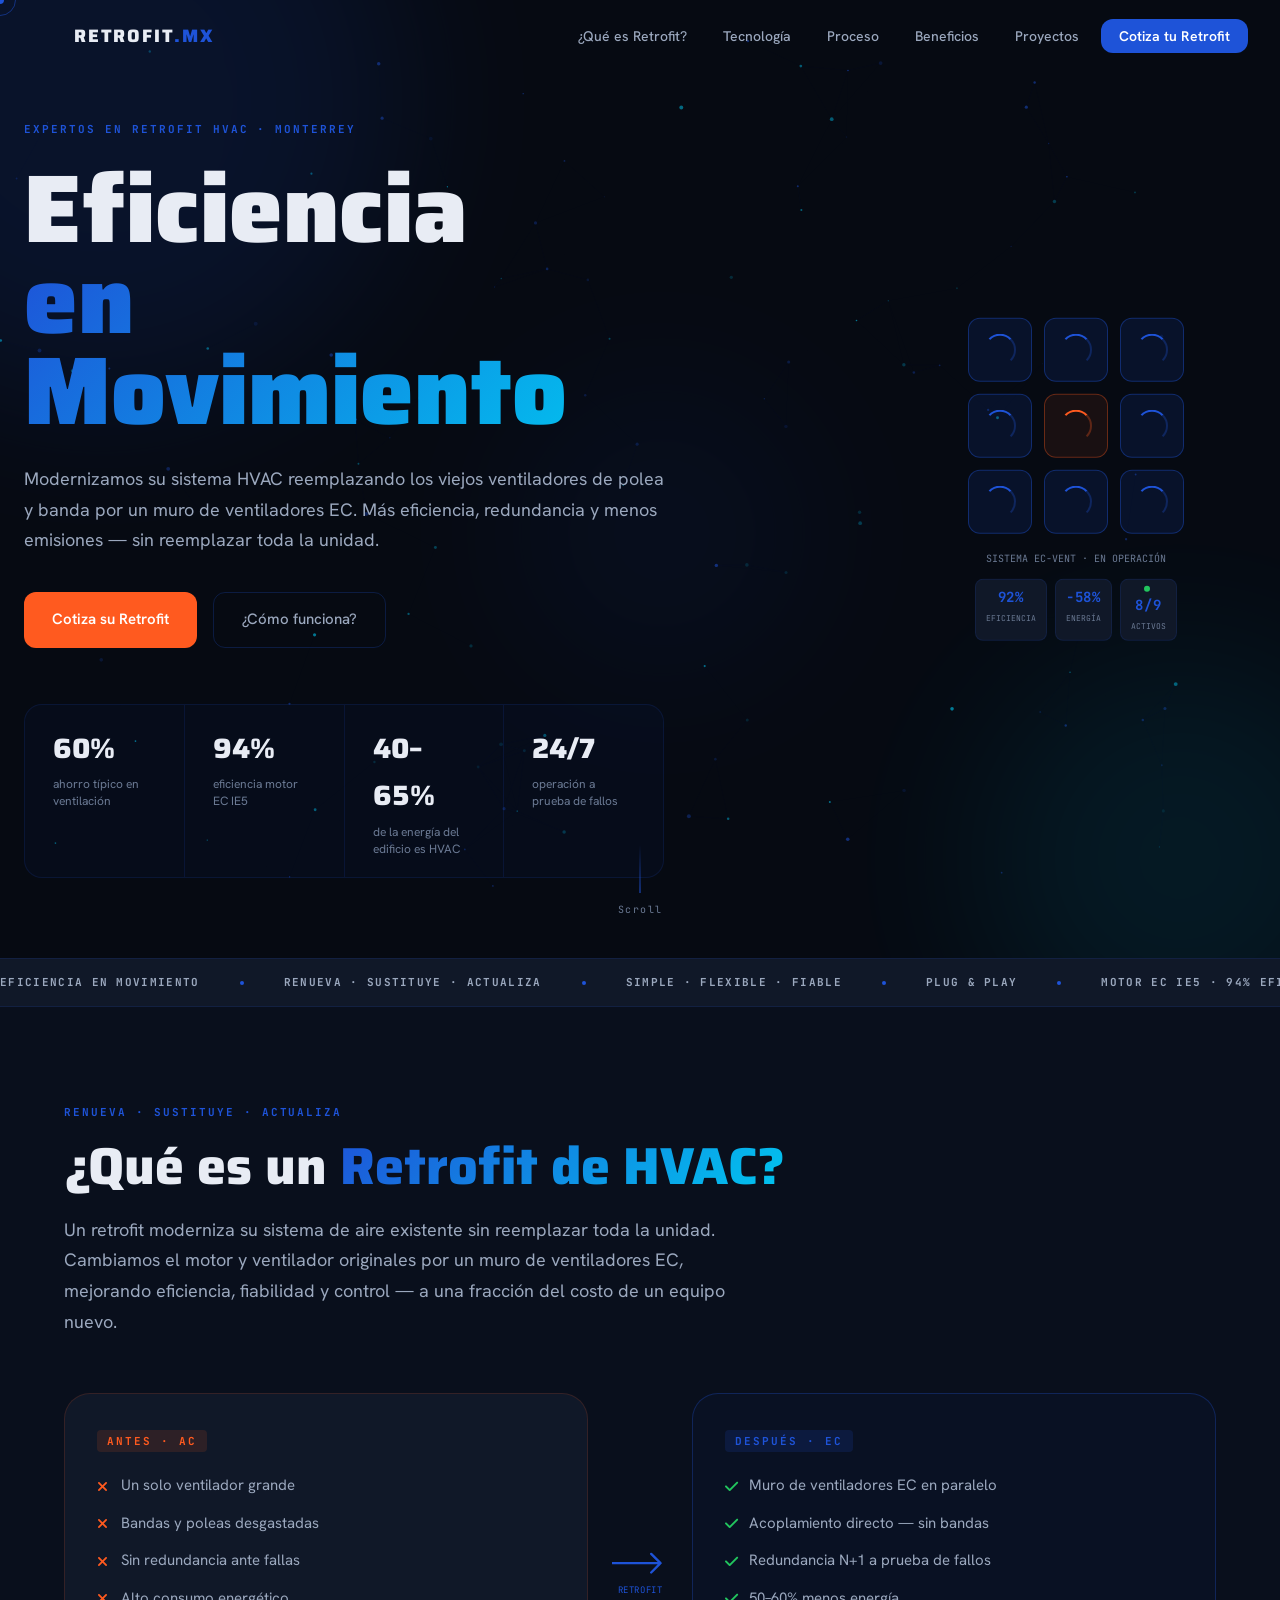
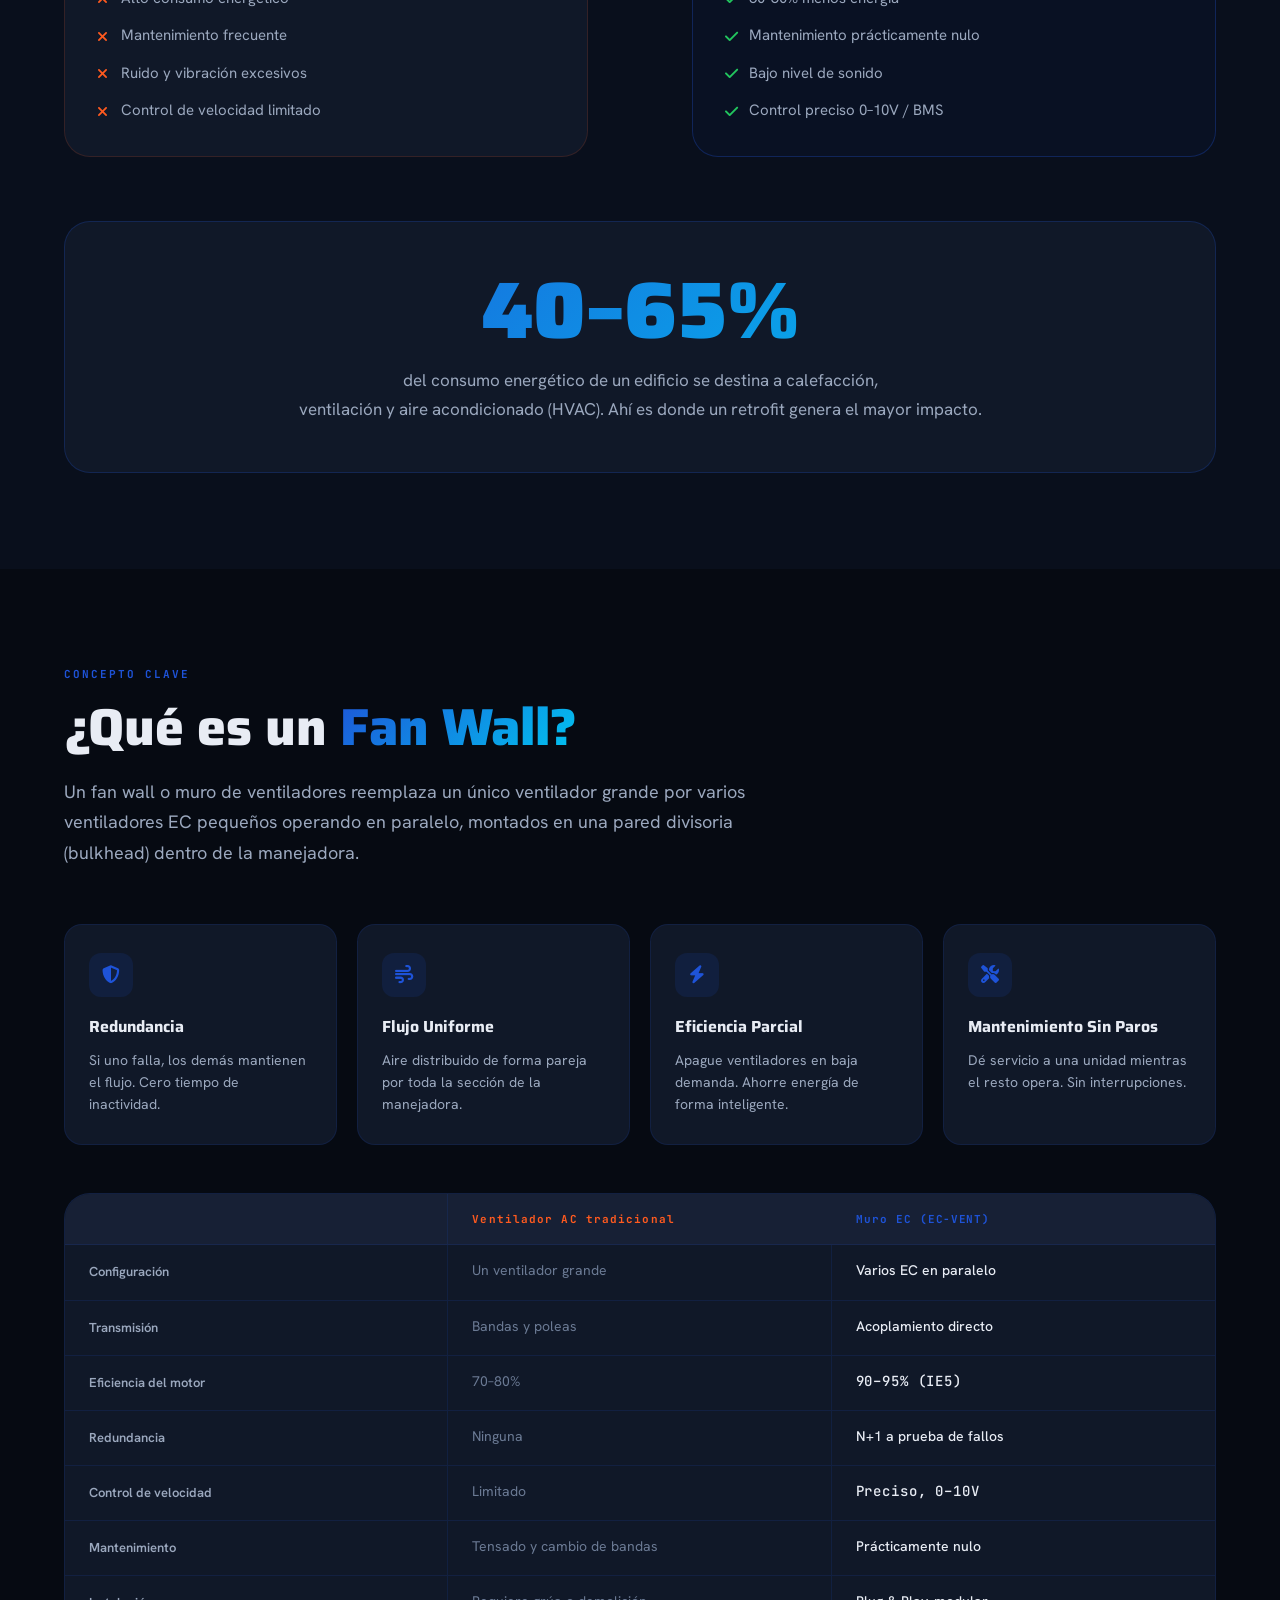
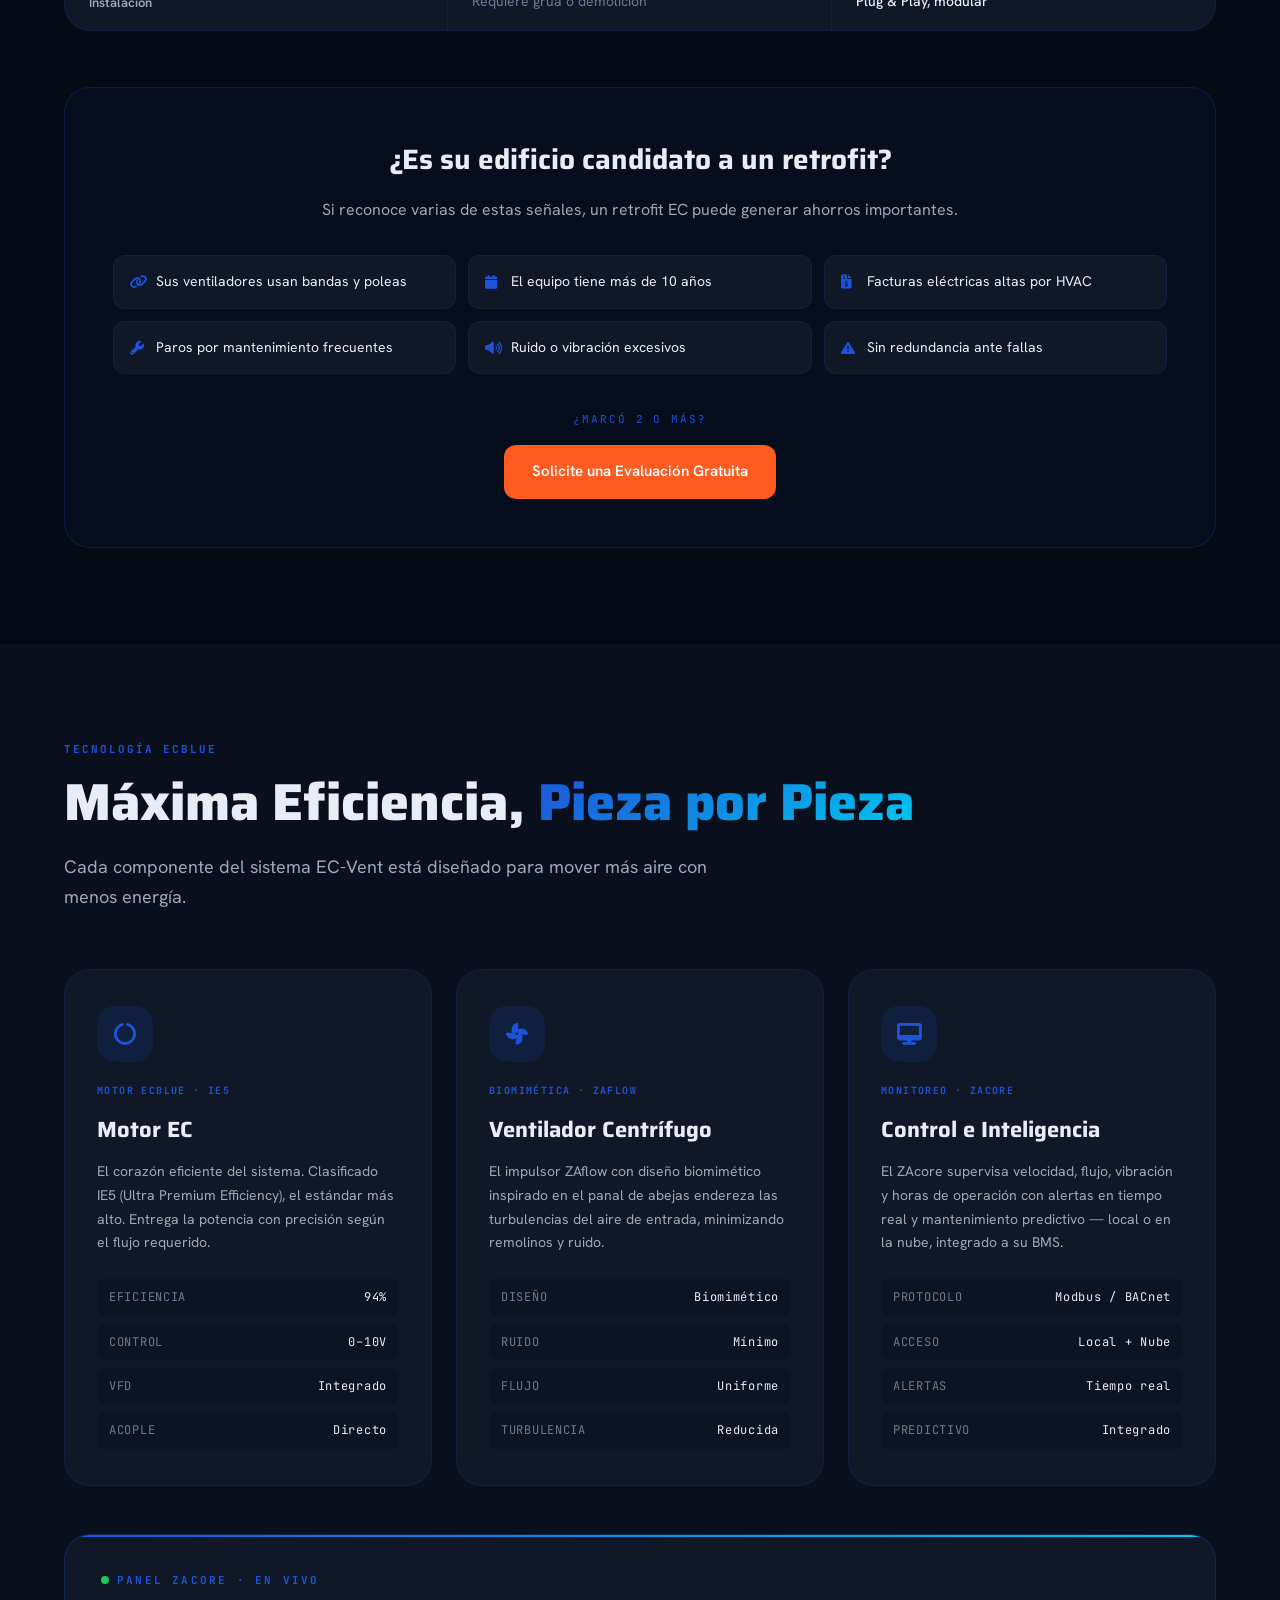
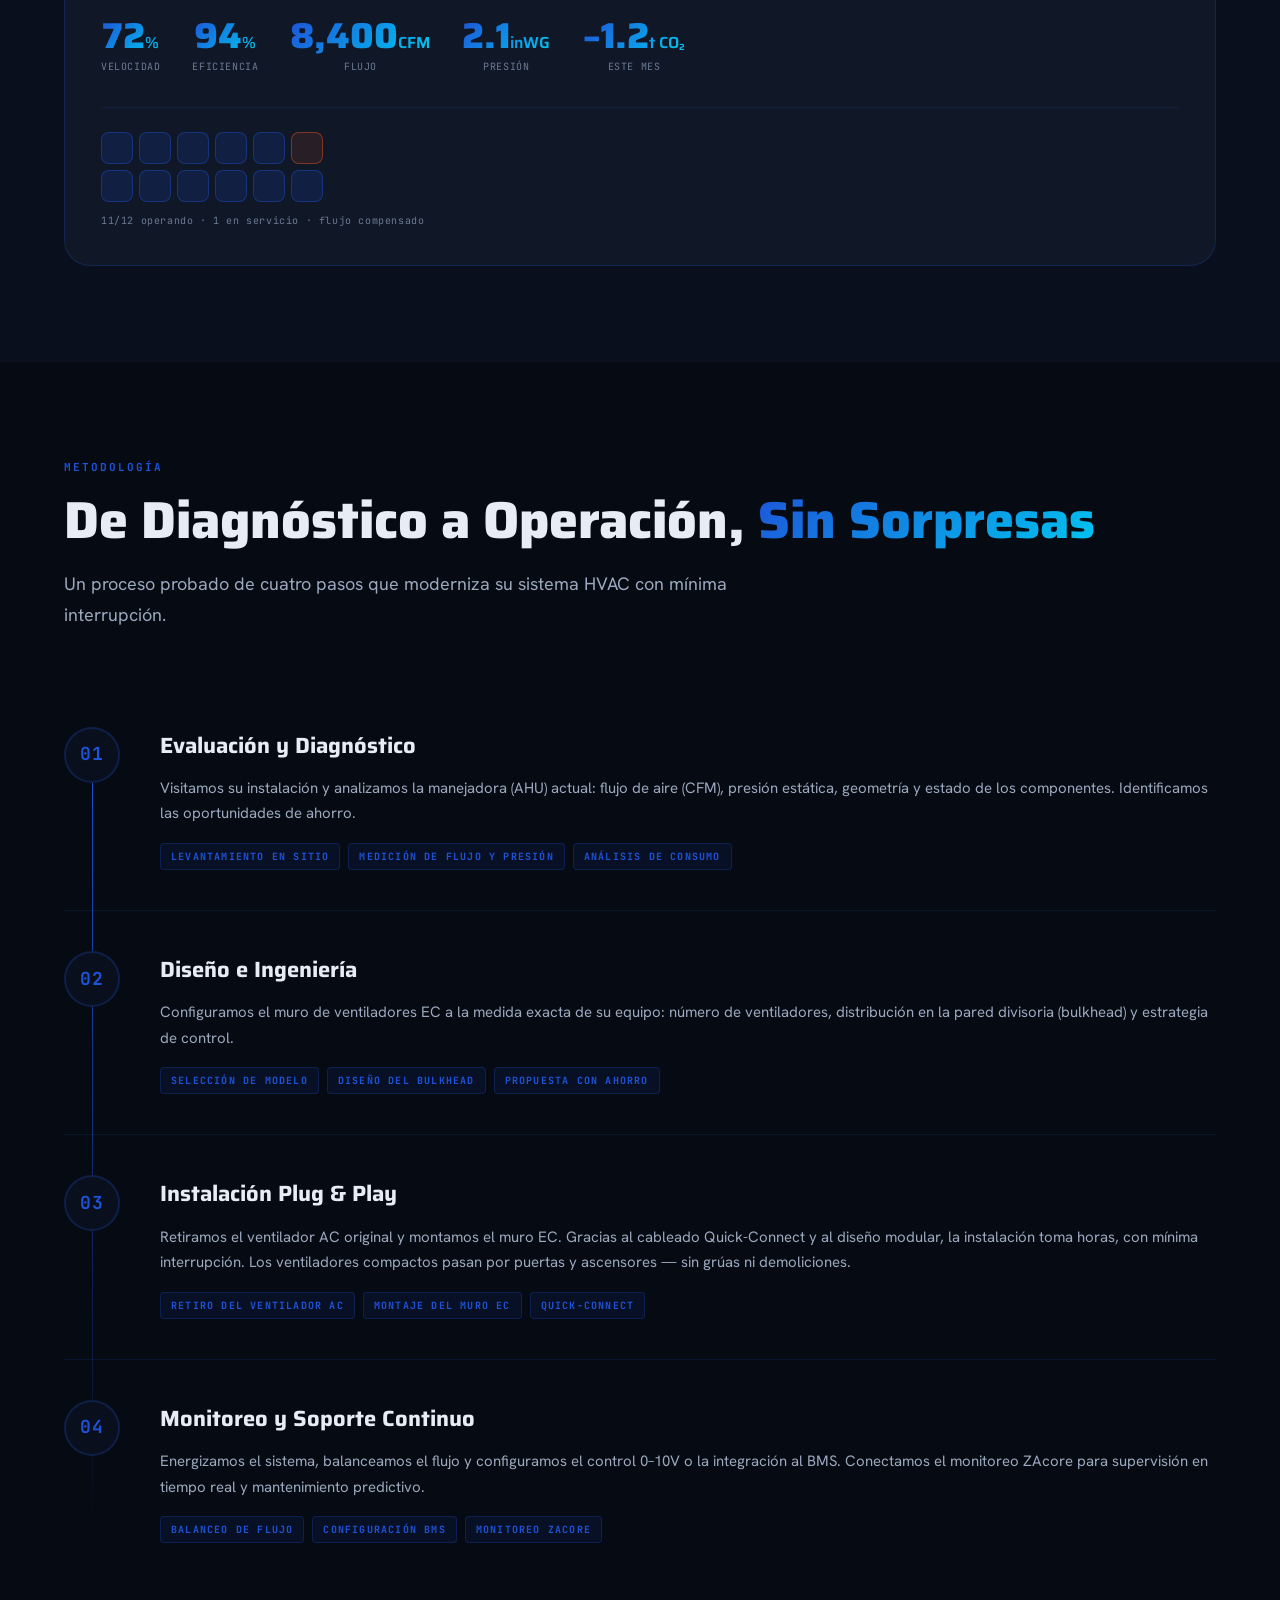
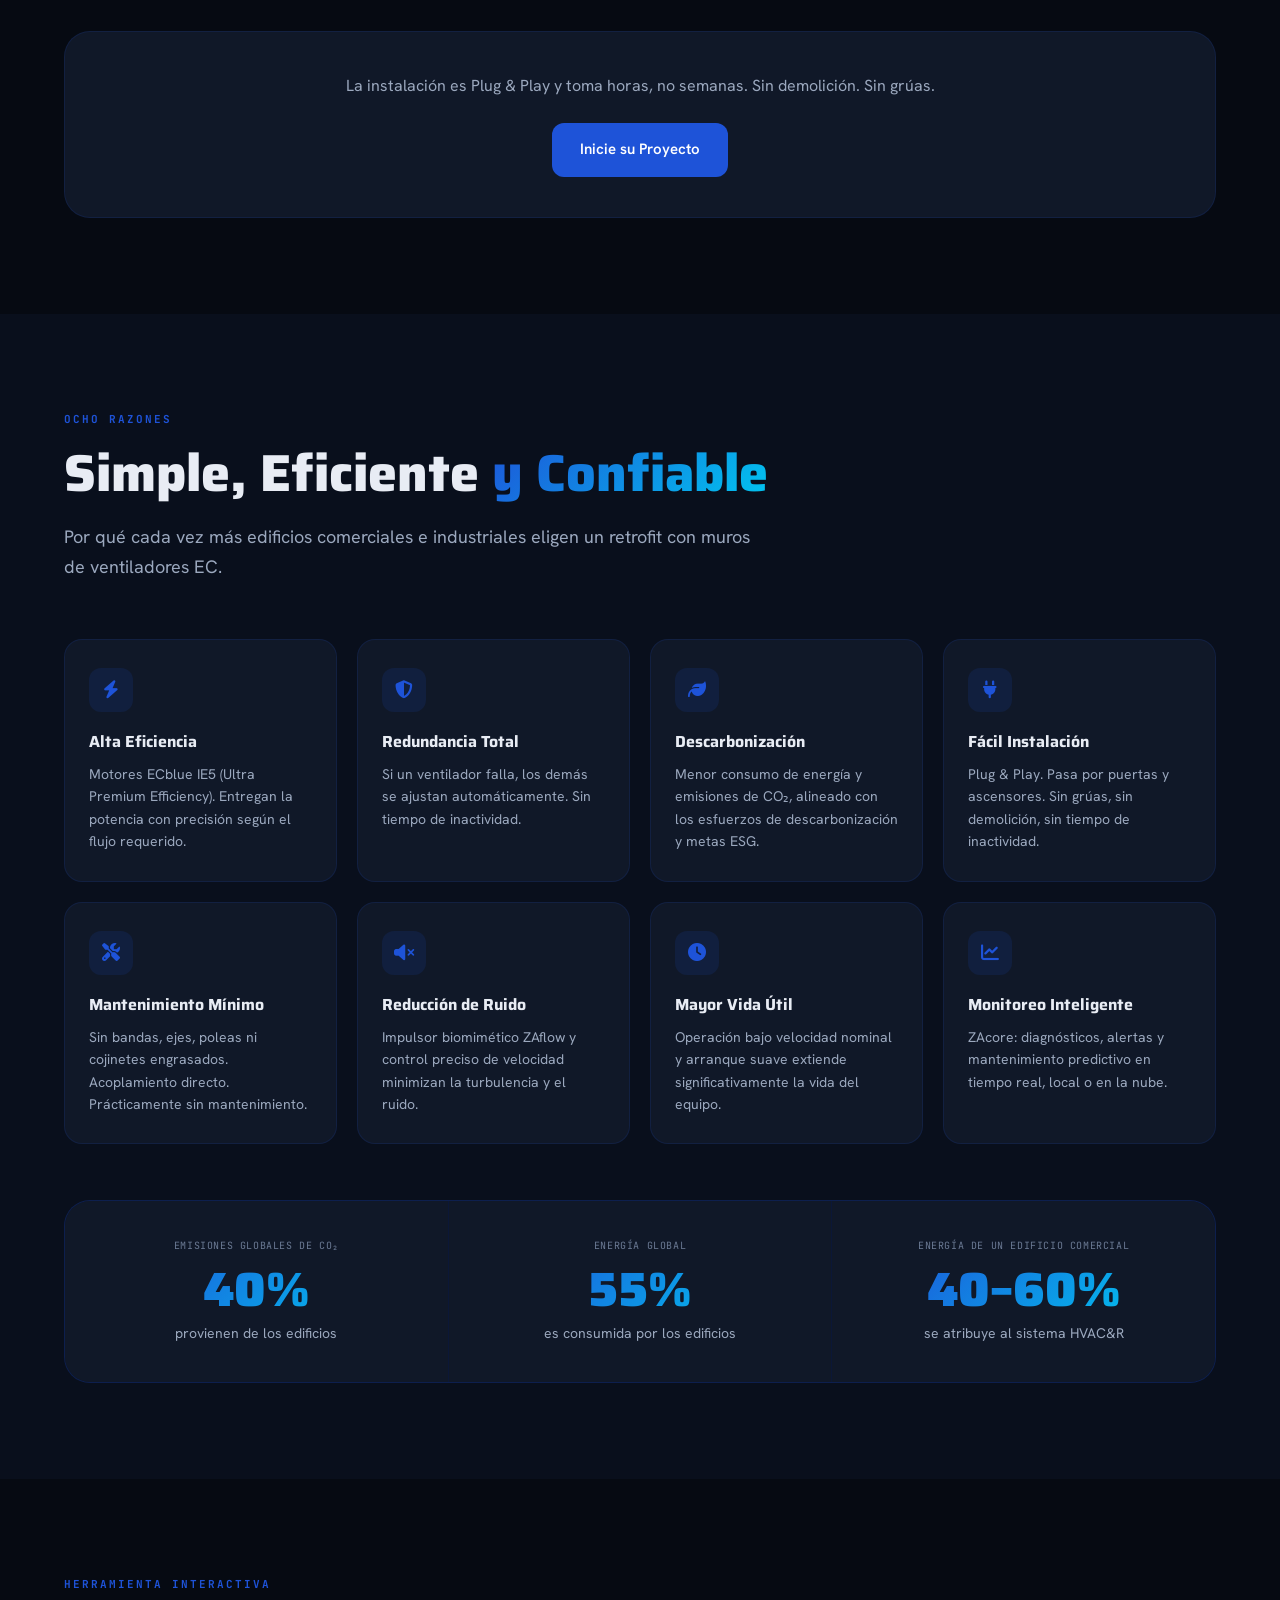
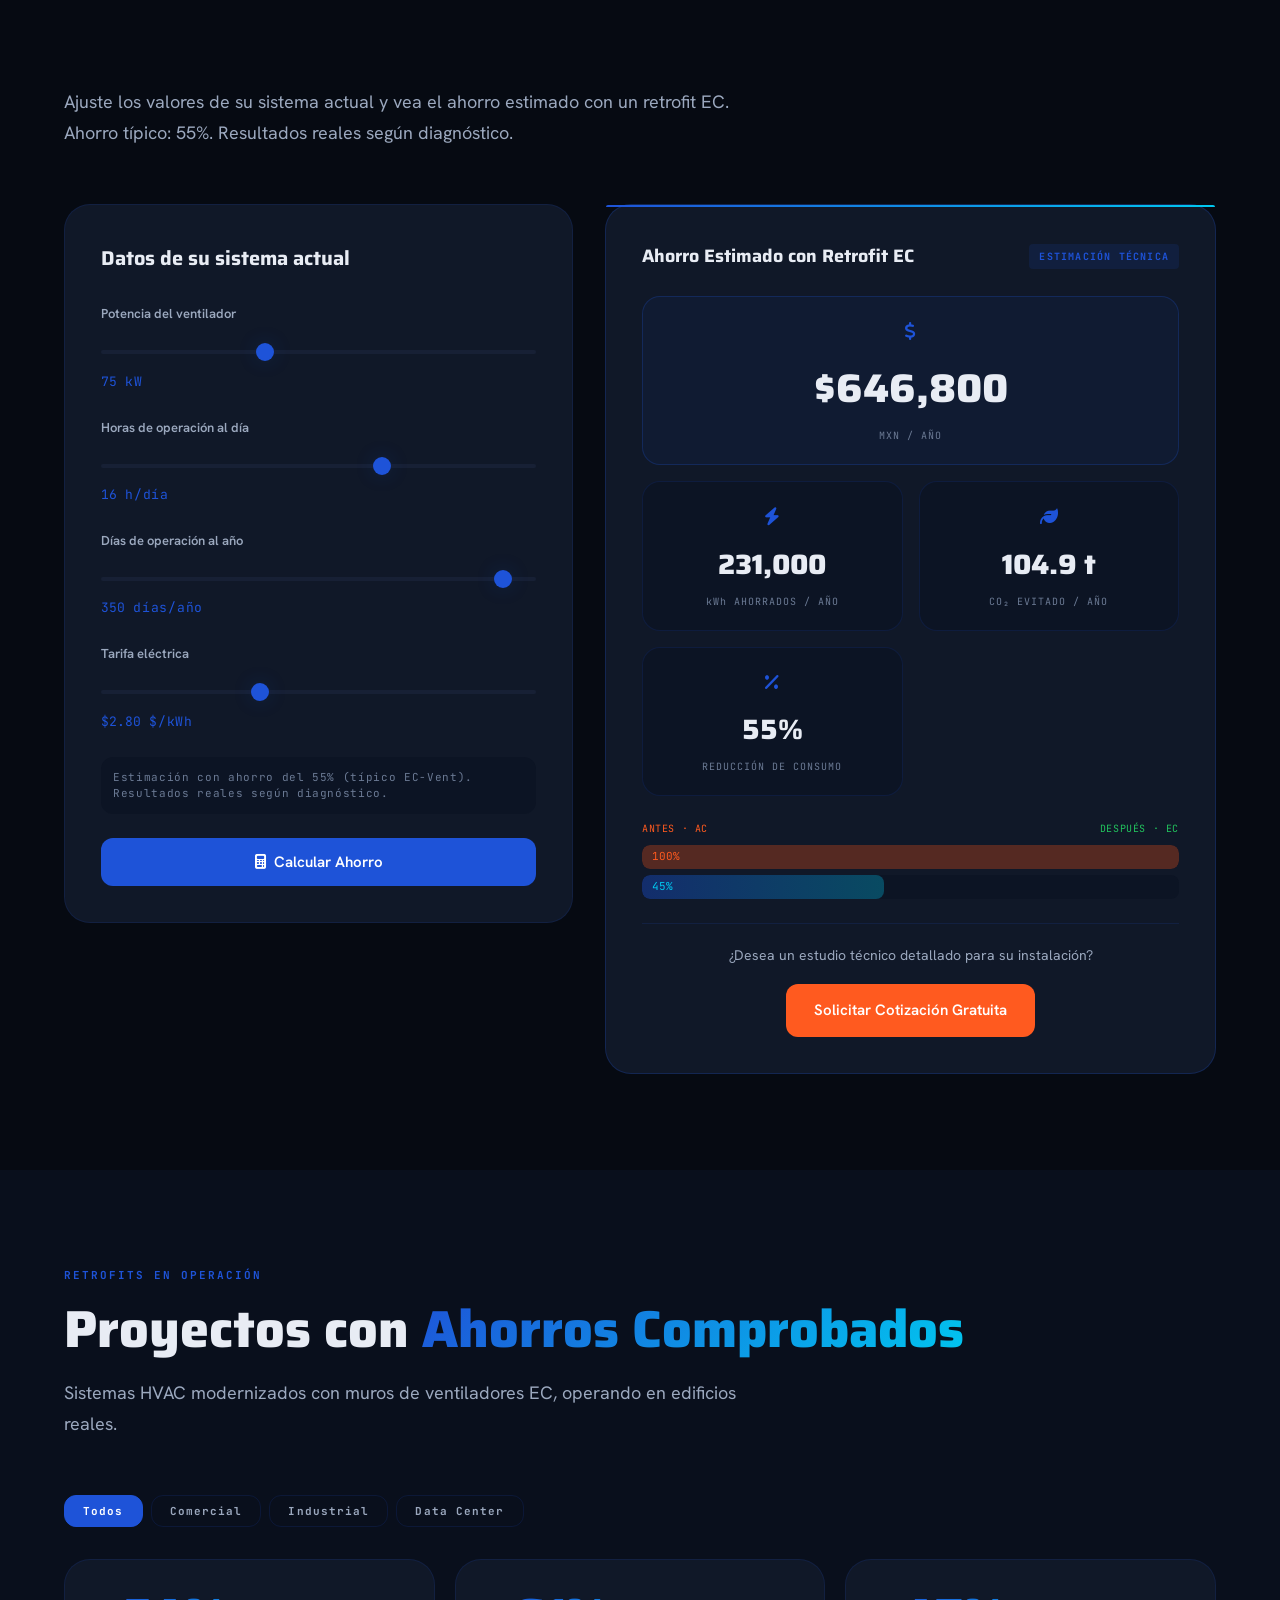
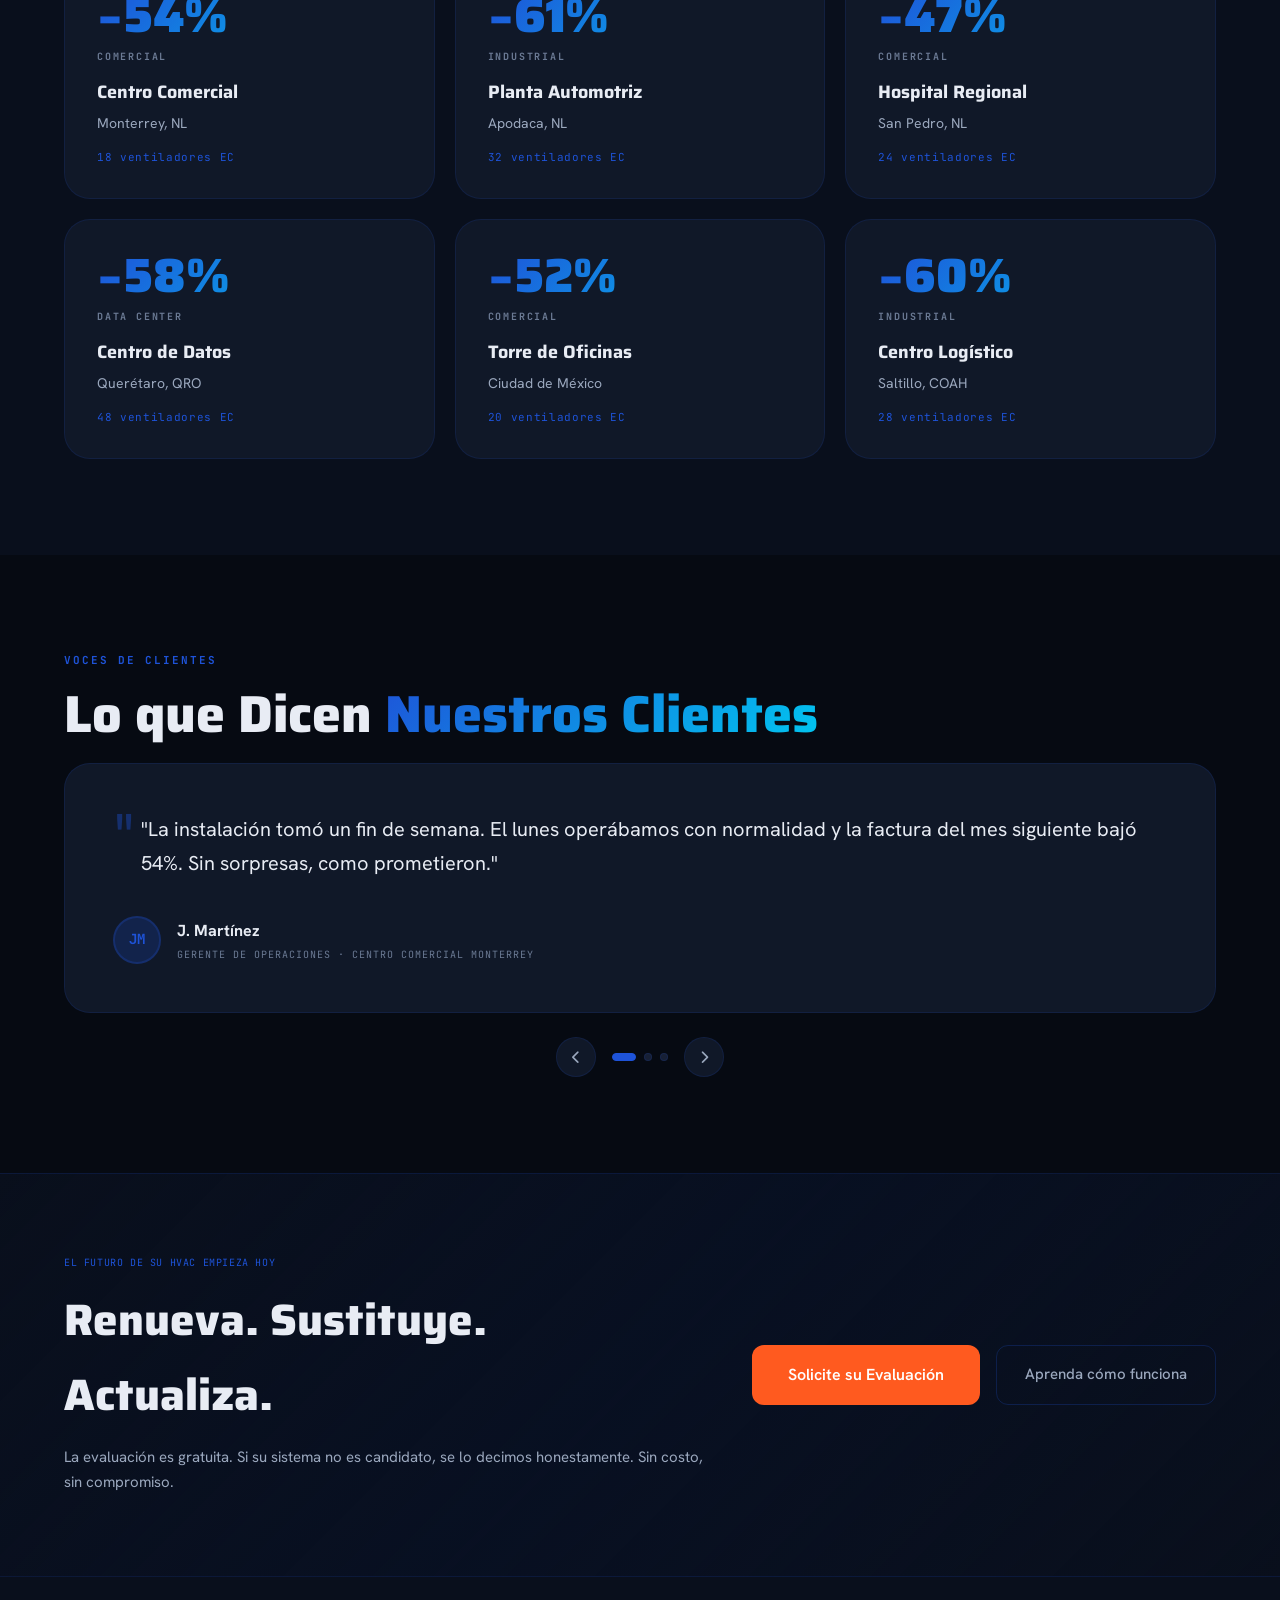
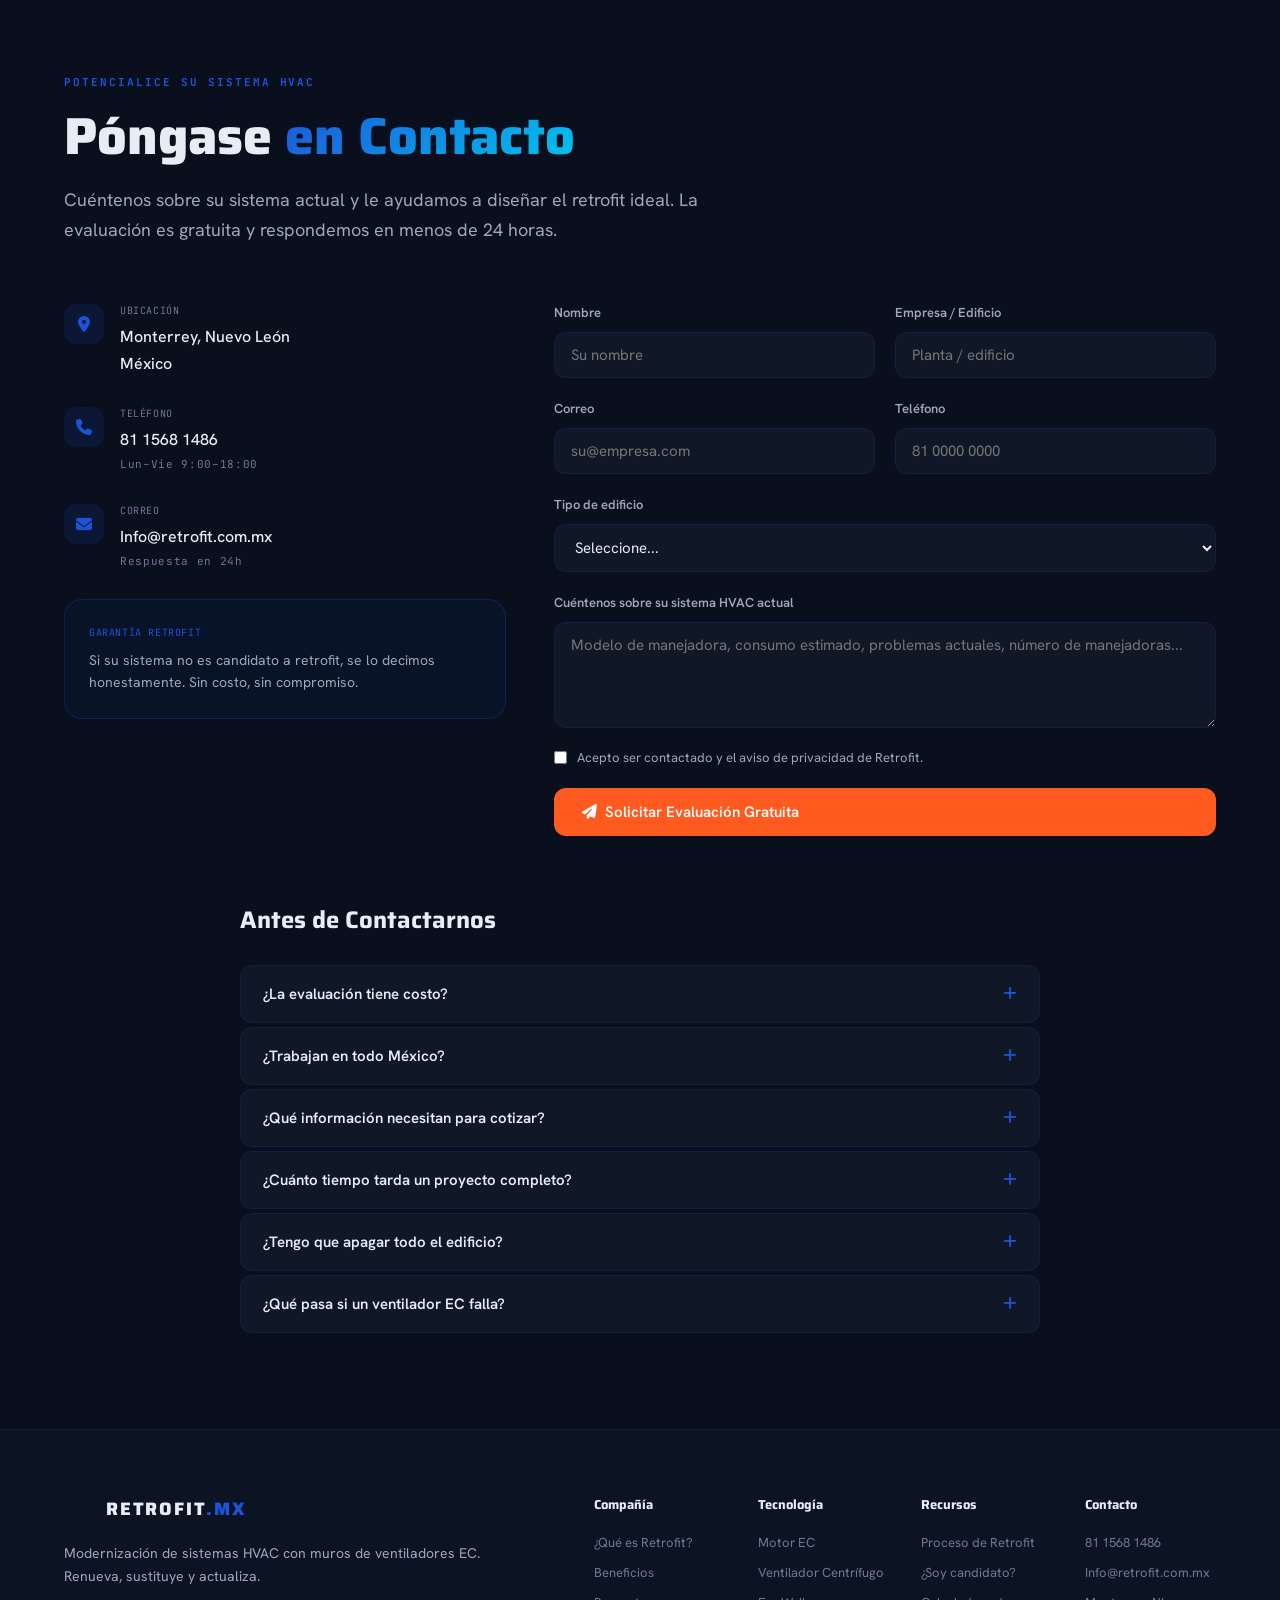
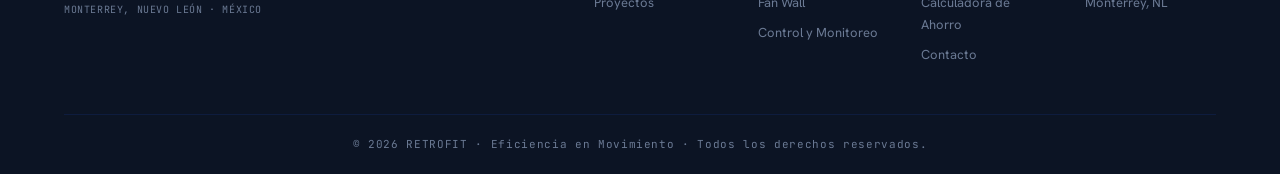
==== index.html @ e8fa3d58 "Integrate real SVG logo assets and fix wordmark contrast - Add assets/symbol.svg and assets/logo-dar" ====
<!DOCTYPE html>
<html lang="es-MX">
<head>
  <meta charset="UTF-8" />
  <meta name="viewport" content="width=device-width, initial-scale=1.0" />
  <title>Retrofit | Modernización HVAC con Muros de Ventiladores EC en México</title>
  <meta name="description" content="Modernizamos sistemas HVAC reemplazando ventiladores de polea y banda por muros de ventiladores EC. Ahorro 50–60%, redundancia N+1, instalación Plug & Play. Monterrey, México." />
  <meta name="keywords" content="retrofit HVAC México, muro ventiladores EC, fan wall HVAC, motor EC IE5, modernización manejadora, AHU retrofit, ventiladores EC Monterrey, eficiencia energética HVAC, reemplazo ventilador AC EC, sistema EC-Vent, ebm-papst, Ziehl-Abegg México, ahorro energía HVAC" />
  <meta name="robots" content="index, follow, max-image-preview:large, max-snippet:-1" />
  <link rel="canonical" href="https://www.retrofit.mx/" />
  <meta property="og:type" content="website" />
  <meta property="og:url" content="https://www.retrofit.mx/" />
  <meta property="og:title" content="Retrofit | Muros de Ventiladores EC para HVAC | México" />
  <meta property="og:description" content="Reducción de 50–60% en consumo HVAC. Reemplazamos su ventilador de banda y polea por un muro de ventiladores EC de alta eficiencia." />

  <script type="application/ld+json">
  {"@context":"https://schema.org","@type":"Organization","name":"Retrofit","url":"https://www.retrofit.mx","description":"Modernización de sistemas HVAC con muros de ventiladores EC en México","address":{"@type":"PostalAddress","addressLocality":"Monterrey","addressRegion":"Nuevo León","addressCountry":"MX"},"telephone":"+52-81-1568-1486","email":"Info@retrofit.com.mx","slogan":"Eficiencia en Movimiento"}
  </script>

  <script type="application/ld+json">
  {"@context":"https://schema.org","@type":"FAQPage","mainEntity":[
    {"@type":"Question","name":"¿Qué es un retrofit de HVAC?","acceptedAnswer":{"@type":"Answer","text":"Un retrofit moderniza su sistema de aire existente sin reemplazar toda la unidad. Se sustituye el ventilador de polea y banda original por un muro de ventiladores EC, mejorando eficiencia, fiabilidad y control a una fracción del costo de un equipo nuevo."}},
    {"@type":"Question","name":"¿Cuánto puede ahorrar con un muro de ventiladores EC?","acceptedAnswer":{"@type":"Answer","text":"El ahorro típico es de 50–60% en el consumo de ventilación. Proyectos en México han registrado reducciones entre 47% y 61% dependiendo del sistema y perfil de operación."}},
    {"@type":"Question","name":"¿Cuánto tarda la instalación?","acceptedAnswer":{"@type":"Answer","text":"La instalación es Plug & Play y toma horas, no semanas. Los ventiladores compactos pasan por puertas y ascensores sin necesidad de grúas ni demoliciones, con interrupción mínima a la operación."}},
    {"@type":"Question","name":"¿Qué pasa si un ventilador EC falla?","acceptedAnswer":{"@type":"Answer","text":"El sistema tiene redundancia N+1. Si un ventilador falla, los demás aumentan su velocidad automáticamente para mantener el flujo de aire. Cero tiempo de inactividad durante mantenimiento o reparaciones."}}
  ]}
  </script>

  <link rel="preconnect" href="https://fonts.googleapis.com" />
  <link rel="preconnect" href="https://fonts.gstatic.com" crossorigin />
  <link href="https://fonts.googleapis.com/css2?family=Saira:wght@400;500;600;700;800;900&family=Hanken+Grotesk:wght@400;500;600;700&family=JetBrains+Mono:wght@400;500;700&display=swap" rel="stylesheet" />
  <link rel="stylesheet" href="https://cdnjs.cloudflare.com/ajax/libs/font-awesome/6.5.1/css/all.min.css" />
  <link rel="stylesheet" href="css/style.css" />
</head>
<body>

<!-- LOGO SVG SYMBOL (real vector paths from brand assets) -->
<svg style="display:none" xmlns="http://www.w3.org/2000/svg">
  <symbol id="logo-sym" viewBox="158 366 228 218">
    <path fill="currentColor" fill-rule="evenodd" d="M347.80 567.92C321.32 564.04 298.30 546.40 285.91 520.50C280.29 508.75 277.00 496.72 276.25 485.25L275.72 477.00L323.36 477.00L371.00 477.00L371.00 523.00L371.00 569.00L362.25 568.88C357.44 568.81 350.94 568.38 347.80 567.92ZM174.32 560.25C175.43 546.39 181.09 531.07 189.91 518.03C197.57 506.72 215.99 491.42 228.51 485.96C240.94 480.55 256.58 477.07 268.75 477.02L273.00 477.00L273.00 522.50L273.00 568.00L223.35 568.00L173.70 568.00L174.32 560.25ZM174.00 427.50C174.00 402.48 174.34 382.00 174.75 382.01C175.16 382.01 180.45 382.46 186.50 383.00C210.70 385.15 228.70 393.65 245.08 410.64C256.49 422.49 263.53 433.67 267.95 447.02C270.55 454.86 273.00 466.06 273.00 470.07L273.00 473.00L223.50 473.00L174.00 473.00L174.00 427.50ZM275.50 428.50L275.50 384.00L323.39 384.00L371.29 384.00L370.62 391.25C369.61 402.26 367.28 410.49 362.07 421.50C352.05 442.66 334.20 459.04 312.66 466.82C303.67 470.07 288.46 473.00 280.57 473.00L275.50 473.00L275.50 428.50Z"/>
  </symbol>
  <!-- Full logo symbol: pinwheel + RETROFIT wordmark (wordmark uses currentColor for contrast adaptation) -->
  <symbol id="logo-full-dark" viewBox="150 358 1208 234">
    <path fill="#1E53D8" fill-rule="evenodd" d="M347.80 567.92C321.32 564.04 298.30 546.40 285.91 520.50C280.29 508.75 277.00 496.72 276.25 485.25L275.72 477.00L323.36 477.00L371.00 477.00L371.00 523.00L371.00 569.00L362.25 568.88C357.44 568.81 350.94 568.38 347.80 567.92ZM174.32 560.25C175.43 546.39 181.09 531.07 189.91 518.03C197.57 506.72 215.99 491.42 228.51 485.96C240.94 480.55 256.58 477.07 268.75 477.02L273.00 477.00L273.00 522.50L273.00 568.00L223.35 568.00L173.70 568.00L174.32 560.25ZM174.00 427.50C174.00 402.48 174.34 382.00 174.75 382.01C175.16 382.01 180.45 382.46 186.50 383.00C210.70 385.15 228.70 393.65 245.08 410.64C256.49 422.49 263.53 433.67 267.95 447.02C270.55 454.86 273.00 466.06 273.00 470.07L273.00 473.00L223.50 473.00L174.00 473.00L174.00 427.50ZM275.50 428.50L275.50 384.00L323.39 384.00L371.29 384.00L370.62 391.25C369.61 402.26 367.28 410.49 362.07 421.50C352.05 442.66 334.20 459.04 312.66 466.82C303.67 470.07 288.46 473.00 280.57 473.00L275.50 473.00L275.50 428.50Z"/>
    <!-- wordmark white for dark backgrounds -->
    <path fill="#FFFFFF" fill-rule="evenodd" d="M455.24 477.75L455.50 431.50L500.00 431.50C549.55 431.50 549.30 431.47 556.55 438.16C562.98 444.08 565.17 450.20 565.25 462.41C565.32 473.27 563.44 479.72 558.70 484.87C556.09 487.71 547.43 491.98 544.25 491.99C543.01 492.00 542.00 492.28 542.00 492.61C542.00 493.36 549.75 502.52 560.22 514.13C564.50 518.88 568.00 523.04 568.00 523.38C568.00 523.72 563.58 524.00 558.18 524.00L548.36 524.00L536.43 509.92C529.87 502.18 524.14 495.20 523.70 494.42C523.04 493.25 518.41 493.00 497.45 493.00L472.00 493.00L472.00 508.50L472.00 524.00L463.49 524.00L454.98 524.00L455.24 477.75ZM599.61 521.53C592.58 518.64 588.87 515.30 585.80 509.10C583.64 504.74 583.50 503.16 583.18 479.27C582.91 458.28 583.12 453.10 584.46 448.48C586.53 441.36 591.78 435.98 599.42 433.11C604.85 431.09 606.76 431.00 647.04 431.00L689.00 431.00L689.00 438.25L689.00 445.50L649.25 445.51C613.21 445.52 609.20 445.69 606.26 447.28C601.23 450.01 599.72 453.19 599.20 462.08L598.74 470.00L642.87 470.00L687.00 470.00L687.00 476.50L687.00 483.00L642.86 483.00L598.72 483.00L599.25 491.45C599.63 497.64 600.34 500.81 601.90 503.34C605.98 509.95 606.37 510.00 649.90 510.00L689.00 510.00L689.00 517.00L689.00 524.00L647.25 523.98L605.50 523.95L599.61 521.53ZM748.98 522.75C748.97 522.06 748.86 504.40 748.73 483.50L748.50 445.50L724.75 445.50L701.00 445.50L701.00 438.25L701.00 431.00L755.54 431.00L810.09 431.00L809.79 438.08L809.50 445.15L787.25 445.04L765.00 444.93L765.00 484.47L765.00 524.00L757.00 524.00C751.28 524.00 749.00 523.64 748.98 522.75ZM826.00 477.45L826.00 430.90L870.25 431.25C905.30 431.53 915.33 431.90 918.50 433.02C924.14 435.03 932.25 443.41 933.87 448.92C935.83 455.53 935.60 472.53 933.49 477.77C931.21 483.41 924.30 489.40 918.26 490.96C915.64 491.64 912.97 492.35 912.33 492.54C911.64 492.74 912.49 494.30 914.33 496.26C916.07 498.12 921.51 504.33 926.42 510.07C931.32 515.81 936.21 521.29 937.28 522.25C939.14 523.93 938.79 524.00 928.70 524.00L918.19 524.00L904.94 508.50L891.69 493.00L866.75 493.00L841.82 493.00L842.16 508.50L842.50 524.00L834.25 524.00L826.00 524.00L826.00 477.45ZM972.50 523.08C967.15 521.74 961.27 518.15 958.06 514.28C952.50 507.57 951.84 503.11 952.19 474.78C952.54 446.21 952.82 445.01 960.89 437.72C968.08 431.22 970.90 430.87 1012.67 431.20L1049.50 431.50L1055.15 434.27C1058.26 435.80 1061.99 438.61 1063.45 440.53C1068.95 447.73 1069.38 449.91 1069.80 472.63C1070.28 498.47 1069.39 505.34 1064.60 512.55C1061.92 516.58 1059.77 518.46 1055.31 520.65L1049.50 523.50L1012.50 523.67C992.15 523.76 974.15 523.50 972.50 523.08ZM1086.20 486.25L1086.50 448.50L1089.27 443.78C1090.80 441.19 1093.59 437.89 1095.48 436.45C1102.25 431.29 1105.01 431.00 1148.16 431.00L1188.00 431.00L1188.00 438.25L1188.00 445.50L1150.25 445.50C1109.29 445.50 1108.86 445.55 1104.76 451.10C1103.38 452.96 1102.67 456.04 1102.27 461.85L1101.71 470.00L1143.36 470.00L1185.00 470.00L1185.00 476.50L1185.00 483.00L1143.50 483.00L1102.00 483.00L1102.00 503.50L1102.00 524.00L1093.95 524.00L1085.91 524.00L1086.20 486.25ZM1203.00 477.50L1203.00 431.00L1211.00 431.00L1219.00 431.00L1219.00 477.50L1219.00 524.00L1211.00 524.00L1203.00 524.00L1203.00 477.50ZM1276.50 484.75L1276.50 445.50L1259.00 445.28C1249.38 445.16 1240.04 445.05 1238.25 445.03L1235.00 445.00L1235.00 437.99L1235.00 430.98L1284.75 431.24L1334.50 431.50L1334.50 438.39L1334.50 445.27L1313.75 445.14L1293.00 445.01L1293.00 484.51L1293.00 524.00L1284.75 524.00L1276.50 524.00L1276.50 484.75ZM1044.96 508.40C1047.49 507.39 1049.79 505.46 1051.23 503.15C1053.41 499.65 1053.50 498.61 1053.50 478.00C1053.50 458.18 1053.34 456.23 1051.46 453.04C1050.35 451.13 1047.87 448.66 1045.96 447.54C1042.68 445.62 1040.84 445.51 1010.50 445.51C965.81 445.50 967.79 443.94 968.22 478.68C968.63 511.51 966.61 510.00 1010.23 510.00C1036.08 510.00 1041.60 509.75 1044.96 508.40ZM541.51 477.56C546.63 475.42 548.99 470.83 548.99 463.00C549.00 455.14 546.86 450.36 542.13 447.62C539.03 445.83 536.18 445.65 505.38 445.26L472.00 444.84L472.00 461.92L472.00 479.00L505.03 479.00C531.52 479.00 538.75 478.71 541.51 477.56ZM912.00 477.25C921.35 472.58 921.49 453.56 912.21 447.82C908.70 445.65 907.91 445.60 875.56 445.55L842.50 445.50L842.23 462.25L841.95 479.00L875.23 479.00C904.90 479.00 908.88 478.81 912.00 477.25Z"/>
  </symbol>
</svg>

<!-- LOADER -->
<div id="loader">
  <div class="loader-inner">
    <svg class="loader-logo spin" viewBox="158 366 228 218">
      <path fill="#1E53D8" fill-rule="evenodd" opacity="0" style="animation:fadeIn 0.8s ease 0.3s forwards" d="M347.80 567.92C321.32 564.04 298.30 546.40 285.91 520.50C280.29 508.75 277.00 496.72 276.25 485.25L275.72 477.00L323.36 477.00L371.00 477.00L371.00 523.00L371.00 569.00L362.25 568.88C357.44 568.81 350.94 568.38 347.80 567.92ZM174.32 560.25C175.43 546.39 181.09 531.07 189.91 518.03C197.57 506.72 215.99 491.42 228.51 485.96C240.94 480.55 256.58 477.07 268.75 477.02L273.00 477.00L273.00 522.50L273.00 568.00L223.35 568.00L173.70 568.00L174.32 560.25ZM174.00 427.50C174.00 402.48 174.34 382.00 174.75 382.01C175.16 382.01 180.45 382.46 186.50 383.00C210.70 385.15 228.70 393.65 245.08 410.64C256.49 422.49 263.53 433.67 267.95 447.02C270.55 454.86 273.00 466.06 273.00 470.07L273.00 473.00L223.50 473.00L174.00 473.00L174.00 427.50ZM275.50 428.50L275.50 384.00L323.39 384.00L371.29 384.00L370.62 391.25C369.61 402.26 367.28 410.49 362.07 421.50C352.05 442.66 334.20 459.04 312.66 466.82C303.67 470.07 288.46 473.00 280.57 473.00L275.50 473.00L275.50 428.50Z"/>
    </svg>
    <style>@keyframes fadeIn{to{opacity:1}}</style>
    <p class="loader-text">RETROFIT<span>.MX</span></p>
  </div>
</div>

<!-- CURSOR -->
<div class="cursor" id="cursor"></div>
<div class="cursor-follower" id="cursorFollower"></div>

<!-- NAV -->
<nav id="navbar">
  <div class="nav-container">
    <a href="#" class="nav-logo">
      <svg class="logo-svg" viewBox="158 366 228 218" aria-hidden="true">
        <use href="#logo-sym"/>
      </svg>
      <span class="logo-text">RETROFIT<span class="logo-mx">.MX</span></span>
    </a>
    <ul class="nav-links" id="navLinks">
      <li><a href="#que-es" class="nav-link">¿Qué es Retrofit?</a></li>
      <li><a href="#tecnologia" class="nav-link">Tecnología</a></li>
      <li><a href="#proceso" class="nav-link">Proceso</a></li>
      <li><a href="#beneficios" class="nav-link">Beneficios</a></li>
      <li><a href="#proyectos" class="nav-link">Proyectos</a></li>
      <li><a href="#contacto" class="nav-cta">Cotiza tu Retrofit</a></li>
    </ul>
    <button class="hamburger" id="hamburger" aria-label="Menu">
      <span></span><span></span><span></span>
    </button>
  </div>
</nav>

<!-- HERO -->
<section id="hero">
  <canvas id="particleCanvas"></canvas>
  <div class="hero-bg-orbs">
    <div class="orb orb-1"></div>
    <div class="orb orb-2"></div>
    <div class="orb orb-3"></div>
  </div>
  <div class="hero-content">
    <div class="hero-eyebrow animate-in">EXPERTOS EN RETROFIT HVAC · MONTERREY</div>
    <h1 class="hero-title animate-in">
      <span class="line-1">Eficiencia</span>
      <span class="line-2 gradient-text">en Movimiento</span>
    </h1>
    <p class="hero-desc animate-in">
      Modernizamos su sistema HVAC reemplazando los viejos ventiladores de polea y banda
      por un muro de ventiladores EC. Más eficiencia, redundancia y menos emisiones
      — sin reemplazar toda la unidad.
    </p>
    <div class="hero-actions animate-in">
      <a href="#contacto" class="btn-primary btn-pop">Cotiza su Retrofit</a>
      <a href="#que-es" class="btn-ghost">¿Cómo funciona?</a>
    </div>
    <div class="hero-stats animate-in">
      <div class="hstat">
        <div class="hstat-val"><span class="stat-num" data-target="60">0</span>%</div>
        <div class="hstat-label">ahorro típico en ventilación</div>
      </div>
      <div class="hstat-divider"></div>
      <div class="hstat">
        <div class="hstat-val"><span class="stat-num" data-target="94">0</span>%</div>
        <div class="hstat-label">eficiencia motor EC IE5</div>
      </div>
      <div class="hstat-divider"></div>
      <div class="hstat">
        <div class="hstat-val"><span class="stat-num" data-target="40">0</span>–65%</div>
        <div class="hstat-label">de la energía del edificio es HVAC</div>
      </div>
      <div class="hstat-divider"></div>
      <div class="hstat">
        <div class="hstat-val">24/7</div>
        <div class="hstat-label">operación a prueba de fallos</div>
      </div>
    </div>
  </div>
  <div class="hero-visual-wrap">
    <div class="fanwall-anim">
      <div class="fw-grid">
        <div class="fw-fan active" style="--d:0s"></div>
        <div class="fw-fan active" style="--d:.1s"></div>
        <div class="fw-fan active" style="--d:.2s"></div>
        <div class="fw-fan active" style="--d:.3s"></div>
        <div class="fw-fan maintenance" style="--d:.4s"></div>
        <div class="fw-fan active" style="--d:.5s"></div>
        <div class="fw-fan active" style="--d:.6s"></div>
        <div class="fw-fan active" style="--d:.7s"></div>
        <div class="fw-fan active" style="--d:.8s"></div>
      </div>
      <div class="fw-label">SISTEMA EC-VENT · EN OPERACIÓN</div>
      <div class="fw-badges">
        <div class="fw-badge"><span class="mono">92%</span><small>EFICIENCIA</small></div>
        <div class="fw-badge"><span class="mono">−58%</span><small>ENERGÍA</small></div>
        <div class="fw-badge"><span class="fw-badge-dot"></span><span class="mono">8/9</span><small>ACTIVOS</small></div>
      </div>
    </div>
  </div>
  <div class="scroll-hint">
    <span></span>
    <p>Scroll</p>
  </div>
</section>

<!-- TICKER -->
<div class="ticker-bar" aria-hidden="true">
  <div class="ticker-track">
    <span>EFICIENCIA EN MOVIMIENTO</span>
    <span class="ticker-dot"></span>
    <span>RENUEVA · SUSTITUYE · ACTUALIZA</span>
    <span class="ticker-dot"></span>
    <span>SIMPLE · FLEXIBLE · FIABLE</span>
    <span class="ticker-dot"></span>
    <span>PLUG &amp; PLAY</span>
    <span class="ticker-dot"></span>
    <span>MOTOR EC IE5 · 94% EFICIENCIA</span>
    <span class="ticker-dot"></span>
    <span>50–60% AHORRO EN VENTILACIÓN</span>
    <span class="ticker-dot"></span>
    <span>REDUNDANCIA N+1</span>
    <span class="ticker-dot"></span>
    <span>MONTERREY · NUEVO LEÓN · MX</span>
    <span class="ticker-dot"></span>
    <!-- duplicate for seamless loop -->
    <span>EFICIENCIA EN MOVIMIENTO</span>
    <span class="ticker-dot"></span>
    <span>RENUEVA · SUSTITUYE · ACTUALIZA</span>
    <span class="ticker-dot"></span>
    <span>SIMPLE · FLEXIBLE · FIABLE</span>
    <span class="ticker-dot"></span>
    <span>PLUG &amp; PLAY</span>
    <span class="ticker-dot"></span>
    <span>MOTOR EC IE5 · 94% EFICIENCIA</span>
    <span class="ticker-dot"></span>
    <span>50–60% AHORRO EN VENTILACIÓN</span>
    <span class="ticker-dot"></span>
    <span>REDUNDANCIA N+1</span>
    <span class="ticker-dot"></span>
    <span>MONTERREY · NUEVO LEÓN · MX</span>
    <span class="ticker-dot"></span>
  </div>
</div>

<!-- QUÉ ES RETROFIT -->
<section id="que-es" class="section section-dark">
  <div class="container">
    <div class="section-label reveal">RENUEVA · SUSTITUYE · ACTUALIZA</div>
    <h2 class="section-title reveal">¿Qué es un <span class="gradient-text">Retrofit de HVAC?</span></h2>
    <p class="section-desc reveal">
      Un retrofit moderniza su sistema de aire existente sin reemplazar toda la unidad.
      Cambiamos el motor y ventilador originales por un muro de ventiladores EC,
      mejorando eficiencia, fiabilidad y control — a una fracción del costo de un equipo nuevo.
    </p>

    <div class="antes-despues reveal" data-delay="100">
      <div class="ad-panel ad-antes">
        <div class="ad-header">
          <span class="mono ad-tag">ANTES · AC</span>
        </div>
        <ul class="ad-list ad-list-bad">
          <li><i class="fas fa-times"></i> Un solo ventilador grande</li>
          <li><i class="fas fa-times"></i> Bandas y poleas desgastadas</li>
          <li><i class="fas fa-times"></i> Sin redundancia ante fallas</li>
          <li><i class="fas fa-times"></i> Alto consumo energético</li>
          <li><i class="fas fa-times"></i> Mantenimiento frecuente</li>
          <li><i class="fas fa-times"></i> Ruido y vibración excesivos</li>
          <li><i class="fas fa-times"></i> Control de velocidad limitado</li>
        </ul>
      </div>
      <div class="ad-arrow">
        <svg viewBox="0 0 60 24" fill="none">
          <path d="M0 12 H52 M42 2 L52 12 L42 22" stroke="var(--brand)" stroke-width="2.5" stroke-linecap="round" stroke-linejoin="round"/>
        </svg>
        <span class="mono">RETROFIT</span>
      </div>
      <div class="ad-panel ad-despues">
        <div class="ad-header">
          <span class="mono ad-tag ad-tag-after">DESPUÉS · EC</span>
        </div>
        <ul class="ad-list ad-list-good">
          <li><i class="fas fa-check"></i> Muro de ventiladores EC en paralelo</li>
          <li><i class="fas fa-check"></i> Acoplamiento directo — sin bandas</li>
          <li><i class="fas fa-check"></i> Redundancia N+1 a prueba de fallos</li>
          <li><i class="fas fa-check"></i> 50–60% menos energía</li>
          <li><i class="fas fa-check"></i> Mantenimiento prácticamente nulo</li>
          <li><i class="fas fa-check"></i> Bajo nivel de sonido</li>
          <li><i class="fas fa-check"></i> Control preciso 0–10V / BMS</li>
        </ul>
      </div>
    </div>

    <div class="dato-clave reveal" data-delay="200">
      <div class="dato-num gradient-text">40–65%</div>
      <div class="dato-text">del consumo energético de un edificio se destina a calefacción,<br>ventilación y aire acondicionado (HVAC). Ahí es donde un retrofit genera el mayor impacto.</div>
    </div>
  </div>
</section>

<!-- FAN WALL -->
<section id="fanwall" class="section">
  <div class="container">
    <div class="section-label reveal">CONCEPTO CLAVE</div>
    <h2 class="section-title reveal">¿Qué es un <span class="gradient-text">Fan Wall?</span></h2>
    <p class="section-desc reveal">
      Un fan wall o muro de ventiladores reemplaza un único ventilador grande por varios
      ventiladores EC pequeños operando en paralelo, montados en una pared divisoria
      (bulkhead) dentro de la manejadora.
    </p>

    <div class="fanwall-benefits reveal" data-delay="100">
      <div class="fwb-card">
        <div class="fwb-icon"><i class="fas fa-shield-alt"></i></div>
        <h3>Redundancia</h3>
        <p>Si uno falla, los demás mantienen el flujo. Cero tiempo de inactividad.</p>
      </div>
      <div class="fwb-card">
        <div class="fwb-icon"><i class="fas fa-wind"></i></div>
        <h3>Flujo Uniforme</h3>
        <p>Aire distribuido de forma pareja por toda la sección de la manejadora.</p>
      </div>
      <div class="fwb-card">
        <div class="fwb-icon"><i class="fas fa-bolt"></i></div>
        <h3>Eficiencia Parcial</h3>
        <p>Apague ventiladores en baja demanda. Ahorre energía de forma inteligente.</p>
      </div>
      <div class="fwb-card">
        <div class="fwb-icon"><i class="fas fa-tools"></i></div>
        <h3>Mantenimiento Sin Paros</h3>
        <p>Dé servicio a una unidad mientras el resto opera. Sin interrupciones.</p>
      </div>
    </div>

    <div class="comparison-table reveal" data-delay="200">
      <div class="comp-header">
        <div class="comp-feature"></div>
        <div class="comp-head comp-head-bad">Ventilador AC tradicional</div>
        <div class="comp-head comp-head-good">Muro EC <span class="mono">(EC-VENT)</span></div>
      </div>
      <div class="comp-row">
        <div class="comp-feature">Configuración</div>
        <div class="comp-cell comp-cell-bad">Un ventilador grande</div>
        <div class="comp-cell comp-cell-good">Varios EC en paralelo</div>
      </div>
      <div class="comp-row">
        <div class="comp-feature">Transmisión</div>
        <div class="comp-cell comp-cell-bad">Bandas y poleas</div>
        <div class="comp-cell comp-cell-good">Acoplamiento directo</div>
      </div>
      <div class="comp-row">
        <div class="comp-feature">Eficiencia del motor</div>
        <div class="comp-cell comp-cell-bad">70–80%</div>
        <div class="comp-cell comp-cell-good mono">90–95% (IE5)</div>
      </div>
      <div class="comp-row">
        <div class="comp-feature">Redundancia</div>
        <div class="comp-cell comp-cell-bad">Ninguna</div>
        <div class="comp-cell comp-cell-good">N+1 a prueba de fallos</div>
      </div>
      <div class="comp-row">
        <div class="comp-feature">Control de velocidad</div>
        <div class="comp-cell comp-cell-bad">Limitado</div>
        <div class="comp-cell comp-cell-good mono">Preciso, 0–10V</div>
      </div>
      <div class="comp-row">
        <div class="comp-feature">Mantenimiento</div>
        <div class="comp-cell comp-cell-bad">Tensado y cambio de bandas</div>
        <div class="comp-cell comp-cell-good">Prácticamente nulo</div>
      </div>
      <div class="comp-row">
        <div class="comp-feature">Instalación</div>
        <div class="comp-cell comp-cell-bad">Requiere grúa o demolición</div>
        <div class="comp-cell comp-cell-good">Plug &amp; Play, modular</div>
      </div>
    </div>

    <div class="is-candidate reveal" data-delay="300">
      <h3>¿Es su edificio candidato a un retrofit?</h3>
      <p>Si reconoce varias de estas señales, un retrofit EC puede generar ahorros importantes.</p>
      <div class="candidate-grid">
        <div class="cand-item"><i class="fas fa-link"></i> Sus ventiladores usan bandas y poleas</div>
        <div class="cand-item"><i class="fas fa-calendar"></i> El equipo tiene más de 10 años</div>
        <div class="cand-item"><i class="fas fa-file-invoice-dollar"></i> Facturas eléctricas altas por HVAC</div>
        <div class="cand-item"><i class="fas fa-wrench"></i> Paros por mantenimiento frecuentes</div>
        <div class="cand-item"><i class="fas fa-volume-up"></i> Ruido o vibración excesivos</div>
        <div class="cand-item"><i class="fas fa-exclamation-triangle"></i> Sin redundancia ante fallas</div>
      </div>
      <div class="candidate-cta">
        <p class="mono">¿MARCÓ 2 O MÁS?</p>
        <a href="#contacto" class="btn-primary btn-pop">Solicite una Evaluación Gratuita</a>
      </div>
    </div>
  </div>
</section>

<!-- TECNOLOGÍA -->
<section id="tecnologia" class="section section-dark">
  <div class="container">
    <div class="section-label reveal">TECNOLOGÍA ECBLUE</div>
    <h2 class="section-title reveal">Máxima Eficiencia, <span class="gradient-text">Pieza por Pieza</span></h2>
    <p class="section-desc reveal">
      Cada componente del sistema EC-Vent está diseñado para mover más aire con menos energía.
    </p>

    <div class="tech-grid">
      <div class="tech-card reveal" data-delay="0">
        <div class="tech-icon-wrap">
          <i class="fas fa-circle-notch tech-icon"></i>
        </div>
        <div class="tech-badge mono">MOTOR ECBLUE · IE5</div>
        <h3>Motor EC</h3>
        <p>
          El corazón eficiente del sistema. Clasificado IE5 (Ultra Premium Efficiency),
          el estándar más alto. Entrega la potencia con precisión según el flujo requerido.
        </p>
        <ul class="tech-specs">
          <li><span class="mono spec-key">EFICIENCIA</span><span class="mono spec-val">94%</span></li>
          <li><span class="mono spec-key">CONTROL</span><span class="mono spec-val">0–10V</span></li>
          <li><span class="mono spec-key">VFD</span><span class="mono spec-val">Integrado</span></li>
          <li><span class="mono spec-key">ACOPLE</span><span class="mono spec-val">Directo</span></li>
        </ul>
      </div>

      <div class="tech-card reveal" data-delay="100">
        <div class="tech-icon-wrap">
          <i class="fas fa-fan tech-icon"></i>
        </div>
        <div class="tech-badge mono">BIOMIMÉTICA · ZAFLOW</div>
        <h3>Ventilador Centrífugo</h3>
        <p>
          El impulsor ZAflow con diseño biomimético inspirado en el panal de abejas
          endereza las turbulencias del aire de entrada, minimizando remolinos y ruido.
        </p>
        <ul class="tech-specs">
          <li><span class="mono spec-key">DISEÑO</span><span class="mono spec-val">Biomimético</span></li>
          <li><span class="mono spec-key">RUIDO</span><span class="mono spec-val">Mínimo</span></li>
          <li><span class="mono spec-key">FLUJO</span><span class="mono spec-val">Uniforme</span></li>
          <li><span class="mono spec-key">TURBULENCIA</span><span class="mono spec-val">Reducida</span></li>
        </ul>
      </div>

      <div class="tech-card reveal" data-delay="200">
        <div class="tech-icon-wrap">
          <i class="fas fa-desktop tech-icon"></i>
        </div>
        <div class="tech-badge mono">MONITOREO · ZACORE</div>
        <h3>Control e Inteligencia</h3>
        <p>
          El ZAcore supervisa velocidad, flujo, vibración y horas de operación con alertas
          en tiempo real y mantenimiento predictivo — local o en la nube, integrado a su BMS.
        </p>
        <ul class="tech-specs">
          <li><span class="mono spec-key">PROTOCOLO</span><span class="mono spec-val">Modbus / BACnet</span></li>
          <li><span class="mono spec-key">ACCESO</span><span class="mono spec-val">Local + Nube</span></li>
          <li><span class="mono spec-key">ALERTAS</span><span class="mono spec-val">Tiempo real</span></li>
          <li><span class="mono spec-key">PREDICTIVO</span><span class="mono spec-val">Integrado</span></li>
        </ul>
      </div>
    </div>

    <div class="zacore-panel reveal" data-delay="300">
      <div class="zacore-header mono">PANEL ZACORE · EN VIVO</div>
      <div class="zacore-metrics">
        <div class="zacore-metric">
          <div class="zacore-val gradient-text">72<span class="zacore-unit">%</span></div>
          <div class="zacore-key mono">VELOCIDAD</div>
        </div>
        <div class="zacore-metric">
          <div class="zacore-val gradient-text">94<span class="zacore-unit">%</span></div>
          <div class="zacore-key mono">EFICIENCIA</div>
        </div>
        <div class="zacore-metric">
          <div class="zacore-val gradient-text">8,400<span class="zacore-unit">CFM</span></div>
          <div class="zacore-key mono">FLUJO</div>
        </div>
        <div class="zacore-metric">
          <div class="zacore-val gradient-text">2.1<span class="zacore-unit">inWG</span></div>
          <div class="zacore-key mono">PRESIÓN</div>
        </div>
        <div class="zacore-metric">
          <div class="zacore-val gradient-text">−1.2<span class="zacore-unit">t CO₂</span></div>
          <div class="zacore-key mono">ESTE MES</div>
        </div>
      </div>
      <div class="zacore-fans">
        <div class="zacore-fan-grid">
          <div class="zf zf-on"></div><div class="zf zf-on"></div><div class="zf zf-on"></div>
          <div class="zf zf-on"></div><div class="zf zf-on"></div><div class="zf zf-svc"></div>
          <div class="zf zf-on"></div><div class="zf zf-on"></div><div class="zf zf-on"></div>
          <div class="zf zf-on"></div><div class="zf zf-on"></div><div class="zf zf-on"></div>
        </div>
        <div class="mono zacore-fan-legend">11/12 operando · 1 en servicio · flujo compensado</div>
      </div>
    </div>
  </div>
</section>

<!-- PROCESO -->
<section id="proceso" class="section">
  <div class="container">
    <div class="section-label reveal">METODOLOGÍA</div>
    <h2 class="section-title reveal">De Diagnóstico a Operación, <span class="gradient-text">Sin Sorpresas</span></h2>
    <p class="section-desc reveal">
      Un proceso probado de cuatro pasos que moderniza su sistema HVAC con mínima interrupción.
    </p>

    <div class="proceso-steps">
      <div class="proc-step reveal" data-delay="0">
        <div class="proc-num mono">01</div>
        <div class="proc-content">
          <h3>Evaluación y Diagnóstico</h3>
          <p>
            Visitamos su instalación y analizamos la manejadora (AHU) actual: flujo de aire (CFM),
            presión estática, geometría y estado de los componentes. Identificamos las oportunidades de ahorro.
          </p>
          <div class="proc-tags">
            <span class="mono proc-tag">LEVANTAMIENTO EN SITIO</span>
            <span class="mono proc-tag">MEDICIÓN DE FLUJO Y PRESIÓN</span>
            <span class="mono proc-tag">ANÁLISIS DE CONSUMO</span>
          </div>
        </div>
      </div>

      <div class="proc-step reveal" data-delay="100">
        <div class="proc-num mono">02</div>
        <div class="proc-content">
          <h3>Diseño e Ingeniería</h3>
          <p>
            Configuramos el muro de ventiladores EC a la medida exacta de su equipo: número de
            ventiladores, distribución en la pared divisoria (bulkhead) y estrategia de control.
          </p>
          <div class="proc-tags">
            <span class="mono proc-tag">SELECCIÓN DE MODELO</span>
            <span class="mono proc-tag">DISEÑO DEL BULKHEAD</span>
            <span class="mono proc-tag">PROPUESTA CON AHORRO</span>
          </div>
        </div>
      </div>

      <div class="proc-step reveal" data-delay="200">
        <div class="proc-num mono">03</div>
        <div class="proc-content">
          <h3>Instalación Plug &amp; Play</h3>
          <p>
            Retiramos el ventilador AC original y montamos el muro EC. Gracias al cableado
            Quick-Connect y al diseño modular, la instalación toma horas, con mínima interrupción.
            Los ventiladores compactos pasan por puertas y ascensores — sin grúas ni demoliciones.
          </p>
          <div class="proc-tags">
            <span class="mono proc-tag">RETIRO DEL VENTILADOR AC</span>
            <span class="mono proc-tag">MONTAJE DEL MURO EC</span>
            <span class="mono proc-tag">QUICK-CONNECT</span>
          </div>
        </div>
      </div>

      <div class="proc-step reveal" data-delay="300">
        <div class="proc-num mono">04</div>
        <div class="proc-content">
          <h3>Monitoreo y Soporte Continuo</h3>
          <p>
            Energizamos el sistema, balanceamos el flujo y configuramos el control 0–10V
            o la integración al BMS. Conectamos el monitoreo ZAcore para supervisión en tiempo real
            y mantenimiento predictivo.
          </p>
          <div class="proc-tags">
            <span class="mono proc-tag">BALANCEO DE FLUJO</span>
            <span class="mono proc-tag">CONFIGURACIÓN BMS</span>
            <span class="mono proc-tag">MONITOREO ZACORE</span>
          </div>
        </div>
      </div>
    </div>

    <div class="proc-cta reveal" data-delay="400">
      <p>La instalación es Plug &amp; Play y toma horas, no semanas. Sin demolición. Sin grúas.</p>
      <a href="#contacto" class="btn-primary">Inicie su Proyecto</a>
    </div>
  </div>
</section>

<!-- BENEFICIOS -->
<section id="beneficios" class="section section-dark">
  <div class="container">
    <div class="section-label reveal">OCHO RAZONES</div>
    <h2 class="section-title reveal">Simple, Eficiente <span class="gradient-text">y Confiable</span></h2>
    <p class="section-desc reveal">
      Por qué cada vez más edificios comerciales e industriales eligen un retrofit con muros de ventiladores EC.
    </p>

    <div class="beneficios-grid">
      <div class="ben-card reveal" data-delay="0">
        <div class="ben-icon"><i class="fas fa-bolt"></i></div>
        <h3>Alta Eficiencia</h3>
        <p>Motores ECblue IE5 (Ultra Premium Efficiency). Entregan la potencia con precisión según el flujo requerido.</p>
      </div>
      <div class="ben-card reveal" data-delay="50">
        <div class="ben-icon"><i class="fas fa-shield-alt"></i></div>
        <h3>Redundancia Total</h3>
        <p>Si un ventilador falla, los demás se ajustan automáticamente. Sin tiempo de inactividad.</p>
      </div>
      <div class="ben-card reveal" data-delay="100">
        <div class="ben-icon"><i class="fas fa-leaf"></i></div>
        <h3>Descarbonización</h3>
        <p>Menor consumo de energía y emisiones de CO₂, alineado con los esfuerzos de descarbonización y metas ESG.</p>
      </div>
      <div class="ben-card reveal" data-delay="150">
        <div class="ben-icon"><i class="fas fa-plug"></i></div>
        <h3>Fácil Instalación</h3>
        <p>Plug &amp; Play. Pasa por puertas y ascensores. Sin grúas, sin demolición, sin tiempo de inactividad.</p>
      </div>
      <div class="ben-card reveal" data-delay="200">
        <div class="ben-icon"><i class="fas fa-tools"></i></div>
        <h3>Mantenimiento Mínimo</h3>
        <p>Sin bandas, ejes, poleas ni cojinetes engrasados. Acoplamiento directo. Prácticamente sin mantenimiento.</p>
      </div>
      <div class="ben-card reveal" data-delay="250">
        <div class="ben-icon"><i class="fas fa-volume-mute"></i></div>
        <h3>Reducción de Ruido</h3>
        <p>Impulsor biomimético ZAflow y control preciso de velocidad minimizan la turbulencia y el ruido.</p>
      </div>
      <div class="ben-card reveal" data-delay="300">
        <div class="ben-icon"><i class="fas fa-clock"></i></div>
        <h3>Mayor Vida Útil</h3>
        <p>Operación bajo velocidad nominal y arranque suave extiende significativamente la vida del equipo.</p>
      </div>
      <div class="ben-card reveal" data-delay="350">
        <div class="ben-icon"><i class="fas fa-chart-line"></i></div>
        <h3>Monitoreo Inteligente</h3>
        <p>ZAcore: diagnósticos, alertas y mantenimiento predictivo en tiempo real, local o en la nube.</p>
      </div>
    </div>

    <div class="impact-band reveal" data-delay="400">
      <div class="impact-stat">
        <div class="mono impact-tag">EMISIONES GLOBALES DE CO₂</div>
        <div class="impact-num gradient-text">40%</div>
        <div class="impact-desc">provienen de los edificios</div>
      </div>
      <div class="impact-stat">
        <div class="mono impact-tag">ENERGÍA GLOBAL</div>
        <div class="impact-num gradient-text">55%</div>
        <div class="impact-desc">es consumida por los edificios</div>
      </div>
      <div class="impact-stat">
        <div class="mono impact-tag">ENERGÍA DE UN EDIFICIO COMERCIAL</div>
        <div class="impact-num gradient-text">40–60%</div>
        <div class="impact-desc">se atribuye al sistema HVAC&amp;R</div>
      </div>
    </div>
  </div>
</section>

<!-- CALCULADORA -->
<section id="calculadora" class="section">
  <div class="container">
    <div class="section-label reveal">HERRAMIENTA INTERACTIVA</div>
    <h2 class="section-title reveal">Estime su <span class="gradient-text">Ahorro</span></h2>
    <p class="section-desc reveal">
      Ajuste los valores de su sistema actual y vea el ahorro estimado con un retrofit EC.
      Ahorro típico: 55%. Resultados reales según diagnóstico.
    </p>

    <div class="calc-wrapper reveal">
      <div class="calc-inputs">
        <h3>Datos de su sistema actual</h3>

        <div class="input-group">
          <label for="potenciaKw">Potencia del ventilador</label>
          <input type="range" id="potenciaKw" min="1" max="200" value="75" step="1"/>
          <div class="range-value"><span id="potenciaKwVal">75</span> <span class="mono">kW</span></div>
        </div>

        <div class="input-group">
          <label for="horasOp">Horas de operación al día</label>
          <input type="range" id="horasOp" min="1" max="24" value="16" step="1"/>
          <div class="range-value"><span id="horasOpVal">16</span> <span class="mono">h/día</span></div>
        </div>

        <div class="input-group">
          <label for="diasOp">Días de operación al año</label>
          <input type="range" id="diasOp" min="100" max="365" value="350" step="5"/>
          <div class="range-value"><span id="diasOpVal">350</span> <span class="mono">días/año</span></div>
        </div>

        <div class="input-group">
          <label for="tarifaKwh">Tarifa eléctrica</label>
          <input type="range" id="tarifaKwh" min="1.0" max="6.0" value="2.8" step="0.1"/>
          <div class="range-value">$<span id="tarifaKwhVal">2.80</span> <span class="mono">$/kWh</span></div>
        </div>

        <div class="savings-assumption mono">
          Estimación con ahorro del 55% (típico EC-Vent). Resultados reales según diagnóstico.
        </div>

        <button class="btn-primary calc-btn" id="calcBtn">
          <i class="fas fa-calculator"></i> Calcular Ahorro
        </button>
      </div>

      <div class="calc-results" id="calcResults">
        <div class="results-header">
          <h3>Ahorro Estimado con Retrofit EC</h3>
          <div class="results-badge mono">ESTIMACIÓN TÉCNICA</div>
        </div>
        <div class="results-grid">
          <div class="result-card result-primary">
            <div class="result-icon"><i class="fas fa-dollar-sign"></i></div>
            <div class="result-value">$<span id="resAnual">0</span></div>
            <div class="result-label mono">MXN / AÑO</div>
          </div>
          <div class="result-card">
            <div class="result-icon"><i class="fas fa-bolt"></i></div>
            <div class="result-value"><span id="resKwh">0</span></div>
            <div class="result-label mono">kWh AHORRADOS / AÑO</div>
          </div>
          <div class="result-card">
            <div class="result-icon"><i class="fas fa-leaf"></i></div>
            <div class="result-value"><span id="resCo2">0</span> t</div>
            <div class="result-label mono">CO₂ EVITADO / AÑO</div>
          </div>
          <div class="result-card">
            <div class="result-icon"><i class="fas fa-percent"></i></div>
            <div class="result-value"><span id="resPct">55</span>%</div>
            <div class="result-label mono">REDUCCIÓN DE CONSUMO</div>
          </div>
        </div>
        <div class="consumption-bar">
          <div class="cons-label">
            <span class="mono cons-before">ANTES · AC</span>
            <span class="mono cons-after">DESPUÉS · EC</span>
          </div>
          <div class="cons-track">
            <div class="cons-bar-before" style="width:100%">100%</div>
          </div>
          <div class="cons-track">
            <div class="cons-bar-after" id="consAfterBar" style="width:45%">45%</div>
          </div>
        </div>
        <div class="results-cta">
          <p>¿Desea un estudio técnico detallado para su instalación?</p>
          <a href="#contacto" class="btn-primary btn-pop">Solicitar Cotización Gratuita</a>
        </div>
      </div>
    </div>
  </div>
</section>

<!-- PROYECTOS -->
<section id="proyectos" class="section section-dark">
  <div class="container">
    <div class="section-label reveal">RETROFITS EN OPERACIÓN</div>
    <h2 class="section-title reveal">Proyectos con <span class="gradient-text">Ahorros Comprobados</span></h2>
    <p class="section-desc reveal">
      Sistemas HVAC modernizados con muros de ventiladores EC, operando en edificios reales.
    </p>

    <div class="filter-bar reveal">
      <button class="filter-btn active" data-filter="all">Todos</button>
      <button class="filter-btn" data-filter="comercial">Comercial</button>
      <button class="filter-btn" data-filter="industrial">Industrial</button>
      <button class="filter-btn" data-filter="datacenter">Data Center</button>
    </div>

    <div class="projects-grid">
      <div class="project-card reveal" data-category="comercial" data-delay="0">
        <div class="proj-saving">−54%</div>
        <div class="proj-type mono">COMERCIAL</div>
        <h4>Centro Comercial</h4>
        <p>Monterrey, NL</p>
        <div class="proj-meta mono">18 ventiladores EC</div>
      </div>
      <div class="project-card reveal" data-category="industrial" data-delay="50">
        <div class="proj-saving">−61%</div>
        <div class="proj-type mono">INDUSTRIAL</div>
        <h4>Planta Automotriz</h4>
        <p>Apodaca, NL</p>
        <div class="proj-meta mono">32 ventiladores EC</div>
      </div>
      <div class="project-card reveal" data-category="comercial" data-delay="100">
        <div class="proj-saving">−47%</div>
        <div class="proj-type mono">COMERCIAL</div>
        <h4>Hospital Regional</h4>
        <p>San Pedro, NL</p>
        <div class="proj-meta mono">24 ventiladores EC</div>
      </div>
      <div class="project-card reveal" data-category="datacenter" data-delay="150">
        <div class="proj-saving">−58%</div>
        <div class="proj-type mono">DATA CENTER</div>
        <h4>Centro de Datos</h4>
        <p>Querétaro, QRO</p>
        <div class="proj-meta mono">48 ventiladores EC</div>
      </div>
      <div class="project-card reveal" data-category="comercial" data-delay="200">
        <div class="proj-saving">−52%</div>
        <div class="proj-type mono">COMERCIAL</div>
        <h4>Torre de Oficinas</h4>
        <p>Ciudad de México</p>
        <div class="proj-meta mono">20 ventiladores EC</div>
      </div>
      <div class="project-card reveal" data-category="industrial" data-delay="250">
        <div class="proj-saving">−60%</div>
        <div class="proj-type mono">INDUSTRIAL</div>
        <h4>Centro Logístico</h4>
        <p>Saltillo, COAH</p>
        <div class="proj-meta mono">28 ventiladores EC</div>
      </div>
    </div>
  </div>
</section>

<!-- TESTIMONIALES -->
<section id="testimonios" class="section">
  <div class="container">
    <div class="section-label reveal">VOCES DE CLIENTES</div>
    <h2 class="section-title reveal">Lo que Dicen <span class="gradient-text">Nuestros Clientes</span></h2>

    <div class="testimonials-slider">
      <div class="testimonial-track" id="testimonialTrack">
        <div class="testimonial-card">
          <div class="test-quote">"La instalación tomó un fin de semana. El lunes operábamos con normalidad y la factura del mes siguiente bajó 54%. Sin sorpresas, como prometieron."</div>
          <div class="test-author">
            <div class="test-avatar">JM</div>
            <div class="test-info">
              <div class="test-name">J. Martínez</div>
              <div class="test-role mono">GERENTE DE OPERACIONES · CENTRO COMERCIAL MONTERREY</div>
            </div>
          </div>
        </div>
        <div class="testimonial-card">
          <div class="test-quote">"Llevábamos años cambiando bandas cada tres meses. Desde el retrofit EC no hemos parado producción una sola vez por falla de ventilación. La redundancia es real."</div>
          <div class="test-author">
            <div class="test-avatar">CL</div>
            <div class="test-info">
              <div class="test-name">C. López</div>
              <div class="test-role mono">DIRECTOR DE PLANTA · APODACA, NL</div>
            </div>
          </div>
        </div>
        <div class="testimonial-card">
          <div class="test-quote">"Para un hospital, la confiabilidad es todo. El sistema EC-Vent nos da redundancia N+1 y monitoreo en tiempo real. El ahorro energético es un beneficio adicional muy bienvenido."</div>
          <div class="test-author">
            <div class="test-avatar">RC</div>
            <div class="test-info">
              <div class="test-name">R. Castro</div>
              <div class="test-role mono">SUBDIRECTOR DE INFRAESTRUCTURA · HOSPITAL REGIONAL</div>
            </div>
          </div>
        </div>
      </div>
      <div class="slider-controls">
        <button class="slider-btn" id="prevBtn" aria-label="Anterior"><i class="fas fa-chevron-left"></i></button>
        <div class="slider-dots" id="sliderDots"></div>
        <button class="slider-btn" id="nextBtn" aria-label="Siguiente"><i class="fas fa-chevron-right"></i></button>
      </div>
    </div>
  </div>
</section>

<!-- CTA BAND -->
<section class="cta-band">
  <div class="container">
    <div class="cta-band-content reveal">
      <div class="cta-band-text">
        <div class="mono cta-band-label">EL FUTURO DE SU HVAC EMPIEZA HOY</div>
        <h2>Renueva. Sustituye. Actualiza.</h2>
        <p>La evaluación es gratuita. Si su sistema no es candidato, se lo decimos honestamente. Sin costo, sin compromiso.</p>
      </div>
      <div class="cta-band-actions">
        <a href="#contacto" class="btn-primary btn-pop btn-lg">Solicite su Evaluación</a>
        <a href="#que-es" class="btn-ghost">Aprenda cómo funciona</a>
      </div>
    </div>
  </div>
</section>

<!-- CONTACTO -->
<section id="contacto" class="section section-dark">
  <div class="container">
    <div class="section-label reveal">POTENCIALICE SU SISTEMA HVAC</div>
    <h2 class="section-title reveal">Póngase <span class="gradient-text">en Contacto</span></h2>
    <p class="section-desc reveal">
      Cuéntenos sobre su sistema actual y le ayudamos a diseñar el retrofit ideal.
      La evaluación es gratuita y respondemos en menos de 24 horas.
    </p>

    <div class="contact-layout reveal">
      <div class="contact-info">
        <div class="contact-item">
          <div class="contact-icon"><i class="fas fa-map-marker-alt"></i></div>
          <div>
            <div class="contact-label mono">UBICACIÓN</div>
            <div class="contact-val">Monterrey, Nuevo León<br>México</div>
          </div>
        </div>
        <div class="contact-item">
          <div class="contact-icon"><i class="fas fa-phone"></i></div>
          <div>
            <div class="contact-label mono">TELÉFONO</div>
            <div class="contact-val"><a href="tel:+528115681486">81 1568 1486</a></div>
            <div class="mono contact-hours">Lun–Vie 9:00–18:00</div>
          </div>
        </div>
        <div class="contact-item">
          <div class="contact-icon"><i class="fas fa-envelope"></i></div>
          <div>
            <div class="contact-label mono">CORREO</div>
            <div class="contact-val"><a href="mailto:Info@retrofit.com.mx">Info@retrofit.com.mx</a></div>
            <div class="mono contact-hours">Respuesta en 24h</div>
          </div>
        </div>

        <div class="garantia-box">
          <div class="mono garantia-label">GARANTÍA RETROFIT</div>
          <p>Si su sistema no es candidato a retrofit, se lo decimos honestamente. Sin costo, sin compromiso.</p>
        </div>
      </div>

      <form class="contact-form" id="contactForm">
        <div class="form-row">
          <div class="form-group">
            <label for="fname">Nombre</label>
            <input type="text" id="fname" placeholder="Su nombre" required />
          </div>
          <div class="form-group">
            <label for="company">Empresa / Edificio</label>
            <input type="text" id="company" placeholder="Planta / edificio" required />
          </div>
        </div>
        <div class="form-row">
          <div class="form-group">
            <label for="email">Correo</label>
            <input type="email" id="email" placeholder="su@empresa.com" required />
          </div>
          <div class="form-group">
            <label for="phone">Teléfono</label>
            <input type="tel" id="phone" placeholder="81 0000 0000" />
          </div>
        </div>
        <div class="form-group">
          <label for="buildingType">Tipo de edificio</label>
          <select id="buildingType">
            <option value="">Seleccione...</option>
            <option>Oficinas</option>
            <option>Centro comercial</option>
            <option>Hotel</option>
            <option>Hospital</option>
            <option>Planta industrial</option>
            <option>Data center</option>
            <option>Centro logístico</option>
            <option>Otro</option>
          </select>
        </div>
        <div class="form-group">
          <label for="message">Cuéntenos sobre su sistema HVAC actual</label>
          <textarea id="message" rows="4" placeholder="Modelo de manejadora, consumo estimado, problemas actuales, número de manejadoras..."></textarea>
        </div>
        <div class="form-check">
          <input type="checkbox" id="privacidad" required />
          <label for="privacidad">Acepto ser contactado y el aviso de privacidad de Retrofit.</label>
        </div>
        <button class="btn-primary btn-pop" type="submit" id="submitBtn">
          <i class="fas fa-paper-plane"></i> Solicitar Evaluación Gratuita
        </button>
        <div class="form-success" id="formSuccess">
          <i class="fas fa-check-circle"></i> Mensaje enviado. Le contactamos en menos de 24 horas.
        </div>
      </form>
    </div>

    <!-- FAQ contacto -->
    <div class="faq-section reveal" data-delay="200">
      <h3 class="faq-title">Antes de Contactarnos</h3>
      <div class="faq-list">
        <div class="faq-item">
          <button class="faq-q"><span>¿La evaluación tiene costo?</span><i class="fas fa-plus faq-icon"></i></button>
          <div class="faq-a">No. La evaluación inicial es gratuita: visitamos su instalación, medimos su sistema actual y le entregamos una propuesta con ahorro estimado sin compromiso.</div>
        </div>
        <div class="faq-item">
          <button class="faq-q"><span>¿Trabajan en todo México?</span><i class="fas fa-plus faq-icon"></i></button>
          <div class="faq-a">Sí. Aunque nuestra base está en Monterrey, NL, atendemos proyectos en toda la República Mexicana. El costo de traslado se incluye en la propuesta.</div>
        </div>
        <div class="faq-item">
          <button class="faq-q"><span>¿Qué información necesitan para cotizar?</span><i class="fas fa-plus faq-icon"></i></button>
          <div class="faq-a">Con el modelo de la manejadora (AHU), el número de unidades y el consumo actual aproximado es suficiente para una estimación inicial. El diagnóstico en sitio genera la propuesta definitiva.</div>
        </div>
        <div class="faq-item">
          <button class="faq-q"><span>¿Cuánto tiempo tarda un proyecto completo?</span><i class="fas fa-plus faq-icon"></i></button>
          <div class="faq-a">Desde la evaluación hasta la puesta en marcha, un proyecto típico toma de 4 a 8 semanas. La instalación en sí es de horas a días, según el número de manejadoras.</div>
        </div>
        <div class="faq-item">
          <button class="faq-q"><span>¿Tengo que apagar todo el edificio?</span><i class="fas fa-plus faq-icon"></i></button>
          <div class="faq-a">No. La instalación Plug &amp; Play está diseñada para minimizar la interrupción. En la mayoría de los casos se trabaja por secciones o en horarios de baja demanda.</div>
        </div>
        <div class="faq-item">
          <button class="faq-q"><span>¿Qué pasa si un ventilador EC falla?</span><i class="fas fa-plus faq-icon"></i></button>
          <div class="faq-a">El sistema tiene redundancia N+1. Si un ventilador falla, los demás aumentan su velocidad automáticamente para mantener el flujo de aire. Puede dar servicio a la unidad sin detener la operación.</div>
        </div>
      </div>
    </div>
  </div>
</section>

<!-- FOOTER -->
<footer class="footer">
  <div class="container">
    <div class="footer-top">
      <div class="footer-brand">
        <a href="#" class="nav-logo">
          <svg class="logo-svg" viewBox="158 366 228 218" aria-hidden="true">
            <use href="#logo-sym"/>
          </svg>
          <span class="logo-text">RETROFIT<span class="logo-mx">.MX</span></span>
        </a>
        <p>Modernización de sistemas HVAC con muros de ventiladores EC. Renueva, sustituye y actualiza.</p>
        <div class="footer-location mono">MONTERREY, NUEVO LEÓN · MÉXICO</div>
      </div>
      <div class="footer-links">
        <div class="footer-col">
          <h4>Compañía</h4>
          <ul>
            <li><a href="#que-es">¿Qué es Retrofit?</a></li>
            <li><a href="#beneficios">Beneficios</a></li>
            <li><a href="#proyectos">Proyectos</a></li>
          </ul>
        </div>
        <div class="footer-col">
          <h4>Tecnología</h4>
          <ul>
            <li><a href="#tecnologia">Motor EC</a></li>
            <li><a href="#tecnologia">Ventilador Centrífugo</a></li>
            <li><a href="#tecnologia">Fan Wall</a></li>
            <li><a href="#tecnologia">Control y Monitoreo</a></li>
          </ul>
        </div>
        <div class="footer-col">
          <h4>Recursos</h4>
          <ul>
            <li><a href="#proceso">Proceso de Retrofit</a></li>
            <li><a href="#fanwall">¿Soy candidato?</a></li>
            <li><a href="#calculadora">Calculadora de Ahorro</a></li>
            <li><a href="#contacto">Contacto</a></li>
          </ul>
        </div>
        <div class="footer-col">
          <h4>Contacto</h4>
          <ul>
            <li><a href="tel:+528115681486">81 1568 1486</a></li>
            <li><a href="mailto:Info@retrofit.com.mx">Info@retrofit.com.mx</a></li>
            <li>Monterrey, NL</li>
          </ul>
        </div>
      </div>
    </div>
    <div class="footer-bottom">
      <p class="mono">© 2026 RETROFIT · Eficiencia en Movimiento · Todos los derechos reservados.</p>
    </div>
  </div>
</footer>

<!-- BACK TO TOP -->
<button class="back-to-top" id="backToTop" aria-label="Volver arriba">
  <i class="fas fa-arrow-up"></i>
</button>

<script src="js/main.js"></script>
</body>
</html>
---- css/style.css ----
/* ============================================================
   RETROFIT.MX — Visual Brand System 2026
   Primary: #1E53D8 · Accent Cyan · Pop: #ff5a1f
   Fonts: Saira (display) · Hanken Grotesk (body) · JetBrains Mono (specs)
   ============================================================ */

:root {
  --brand:        #1E53D8;
  --brand-dark:   #1440B0;
  --brand-light:  #3B74EF;
  --cyan:         #00C8F0;
  --pop:          #ff5a1f;
  --pop-dark:     #e04a10;
  --bg:           #060a12;
  --bg-2:         #090f1c;
  --bg-3:         #0c1424;
  --surface:      #101828;
  --surface-2:    #172035;
  --border:       rgba(30,83,216,0.14);
  --border-2:     rgba(30,83,216,0.24);
  --text:         #e8ecf4;
  --text-2:       #9ba8be;
  --text-3:       #6b7a94;
  --grad-brand:   linear-gradient(135deg, #1E53D8, #00C8F0);
  --grad-retrofit: linear-gradient(135deg, #1440B0 0%, #1E53D8 50%, #00C8F0 100%);
  --glow-sm:      0 0 20px rgba(30,83,216,0.18);
  --glow-md:      0 0 40px rgba(30,83,216,0.22);
  --glow-lg:      0 0 80px rgba(30,83,216,0.28);
  --radius-sm:    8px;
  --radius-md:    12px;
  --radius-lg:    18px;
  --radius-xl:    26px;
  --font-display: 'Saira', sans-serif;
  --font-body:    'Hanken Grotesk', sans-serif;
  --font-mono:    'JetBrains Mono', monospace;
  --ease-mech:    cubic-bezier(.2,0,0,1);
}

/* ─── RESET ─────────────────────────────────────────────── */
*, *::before, *::after { box-sizing: border-box; margin: 0; padding: 0; }
html { scroll-behavior: smooth; }
body {
  font-family: var(--font-body);
  background: var(--bg);
  color: var(--text);
  overflow-x: hidden;
  cursor: none;
  line-height: 1.7;
  font-size: 16px;
}
a { color: inherit; text-decoration: none; }
ul { list-style: none; }
img { display: block; max-width: 100%; }
button { cursor: pointer; border: none; background: none; font-family: inherit; }
.mono { font-family: var(--font-mono); letter-spacing: 0.06em; }
.gradient-text {
  background: var(--grad-brand);
  -webkit-background-clip: text;
  -webkit-text-fill-color: transparent;
  background-clip: text;
}

/* ─── LOADER ─────────────────────────────────────────────── */
#loader {
  position: fixed; inset: 0;
  background: var(--bg);
  display: flex; align-items: center; justify-content: center;
  z-index: 9999;
  transition: opacity 0.6s var(--ease-mech), visibility 0.6s;
}
#loader.hidden { opacity: 0; visibility: hidden; }
.loader-inner { text-align: center; }
.loader-logo { width: 72px; height: 72px; margin: 0 auto 20px; }
.loader-logo.spin { animation: spin 1.8s linear infinite; }
@keyframes spin { to { transform: rotate(360deg); } }
@keyframes fadeIn { to { opacity: 1; } }
.loader-text {
  font-family: var(--font-display);
  font-size: 18px; font-weight: 700;
  letter-spacing: 0.2em;
  color: var(--text-2);
}
.loader-text span { color: var(--brand); }

/* ─── CURSOR ─────────────────────────────────────────────── */
.cursor, .cursor-follower {
  position: fixed; border-radius: 50%; pointer-events: none; z-index: 9998;
}
.cursor {
  width: 8px; height: 8px;
  background: var(--brand);
  transform: translate(-50%, -50%);
  transition: transform 0.1s;
}
.cursor-follower {
  width: 32px; height: 32px;
  border: 1.5px solid rgba(30,83,216,0.5);
  transform: translate(-50%, -50%);
  transition: border-color 0.3s;
}
body.cursor-hover .cursor { transform: translate(-50%, -50%) scale(2.5); }
body.cursor-hover .cursor-follower { border-color: var(--brand); }
@media (hover: none) { .cursor, .cursor-follower { display: none; } }

/* ─── NAVBAR ─────────────────────────────────────────────── */
#navbar {
  position: fixed; top: 0; left: 0; right: 0; z-index: 1000;
  padding: 0 32px;
  transition: background 0.3s, box-shadow 0.3s;
}
#navbar.scrolled {
  background: rgba(6,10,18,0.92);
  backdrop-filter: blur(20px);
  box-shadow: 0 1px 0 var(--border);
}
.nav-container {
  max-width: 1280px; margin: 0 auto;
  display: flex; align-items: center; justify-content: space-between;
  height: 72px;
}
.nav-logo {
  display: flex; align-items: center; gap: 10px;
}
.logo-svg { width: 32px; height: 32px; color: var(--brand); }
.logo-text {
  font-family: var(--font-display);
  font-size: 18px; font-weight: 800;
  letter-spacing: 0.1em;
}
.logo-mx { color: var(--brand); }
.nav-links {
  display: flex; align-items: center; gap: 8px;
}
.nav-link {
  font-family: var(--font-body);
  font-size: 14px; font-weight: 500;
  padding: 6px 14px;
  color: var(--text-2);
  border-radius: var(--radius-sm);
  transition: color 0.2s, background 0.2s;
}
.nav-link:hover, .nav-link.active { color: var(--text); background: var(--surface); }
.nav-cta {
  font-family: var(--font-body);
  font-size: 14px; font-weight: 600;
  padding: 8px 18px;
  background: var(--brand);
  color: #fff;
  border-radius: var(--radius-md);
  transition: background 0.2s, box-shadow 0.2s;
}
.nav-cta:hover { background: var(--brand-light); box-shadow: var(--glow-sm); }
.hamburger {
  display: none; flex-direction: column; gap: 5px; padding: 8px;
}
.hamburger span {
  display: block; width: 22px; height: 2px;
  background: var(--text);
  border-radius: 2px;
  transition: all 0.3s;
}
.hamburger.open span:nth-child(1) { transform: translateY(7px) rotate(45deg); }
.hamburger.open span:nth-child(2) { opacity: 0; }
.hamburger.open span:nth-child(3) { transform: translateY(-7px) rotate(-45deg); }

/* ─── BUTTONS ────────────────────────────────────────────── */
.btn-primary {
  display: inline-flex; align-items: center; gap: 8px;
  padding: 14px 28px;
  background: var(--brand);
  color: #fff;
  font-family: var(--font-body);
  font-size: 15px; font-weight: 600;
  border-radius: var(--radius-md);
  border: none;
  transition: background 0.2s var(--ease-mech), box-shadow 0.2s var(--ease-mech), transform 0.15s var(--ease-mech);
}
.btn-primary:hover { background: var(--brand-light); box-shadow: var(--glow-md); transform: translateY(-2px); }
.btn-pop { background: var(--pop); }
.btn-pop:hover { background: var(--pop-dark); box-shadow: 0 0 30px rgba(255,90,31,0.3); transform: translateY(-2px); }
.btn-ghost {
  display: inline-flex; align-items: center; gap: 8px;
  padding: 14px 28px;
  color: var(--text-2);
  font-family: var(--font-body);
  font-size: 15px; font-weight: 500;
  border-radius: var(--radius-md);
  border: 1.5px solid var(--border-2);
  transition: color 0.2s, border-color 0.2s, background 0.2s;
}
.btn-ghost:hover { color: var(--text); border-color: var(--brand); background: rgba(30,83,216,0.08); }
.btn-lg { padding: 16px 36px; font-size: 16px; }

/* ─── SECTIONS ───────────────────────────────────────────── */
.section { padding: 96px 0; }
.section-dark { background: var(--bg-2); }
.container { max-width: 1200px; margin: 0 auto; padding: 0 24px; }
.section-label {
  font-family: var(--font-mono);
  font-size: 11px; font-weight: 700;
  letter-spacing: 0.18em;
  color: var(--brand);
  text-transform: uppercase;
  margin-bottom: 16px;
}
.section-title {
  font-family: var(--font-display);
  font-size: clamp(32px, 5vw, 52px);
  font-weight: 800;
  line-height: 1.1;
  margin-bottom: 20px;
}
.section-desc {
  font-size: 18px;
  color: var(--text-2);
  max-width: 700px;
  margin-bottom: 56px;
  line-height: 1.7;
}

/* ─── REVEAL ANIMATIONS ──────────────────────────────────── */
.reveal {
  opacity: 0; transform: translateY(28px);
  transition: opacity 0.7s var(--ease-mech), transform 0.7s var(--ease-mech);
}
.reveal.visible { opacity: 1; transform: translateY(0); }
.animate-in {
  opacity: 0; transform: translateY(24px);
  transition: opacity 0.7s var(--ease-mech), transform 0.7s var(--ease-mech);
}
.animate-in.in { opacity: 1; transform: translateY(0); }

/* ─── HERO ───────────────────────────────────────────────── */
#hero {
  min-height: 100vh;
  display: flex; align-items: center;
  position: relative; overflow: hidden;
  padding: 120px 24px 80px;
}
#particleCanvas {
  position: absolute; inset: 0; z-index: 0; pointer-events: none;
}
.hero-bg-orbs { position: absolute; inset: 0; pointer-events: none; }
.orb {
  position: absolute; border-radius: 50%;
  filter: blur(80px); opacity: 0.12;
}
.orb-1 {
  width: 600px; height: 600px;
  background: var(--brand);
  top: -200px; left: -200px;
}
.orb-2 {
  width: 400px; height: 400px;
  background: var(--cyan);
  bottom: -100px; right: -100px;
  opacity: 0.08;
}
.orb-3 {
  width: 300px; height: 300px;
  background: var(--brand);
  top: 40%; left: 40%;
  opacity: 0.06;
}
.hero-content {
  position: relative; z-index: 2;
  max-width: 640px;
}
.hero-eyebrow {
  font-family: var(--font-mono);
  font-size: 11px; font-weight: 700;
  letter-spacing: 0.18em;
  color: var(--brand);
  margin-bottom: 24px;
}
.hero-title {
  font-family: var(--font-display);
  font-size: clamp(52px, 8vw, 96px);
  font-weight: 900;
  line-height: 0.95;
  margin-bottom: 28px;
}
.hero-title .line-1 { display: block; }
.hero-title .line-2 { display: block; }
.hero-desc {
  font-size: 18px; line-height: 1.7;
  color: var(--text-2);
  margin-bottom: 36px;
}
.hero-actions {
  display: flex; gap: 16px; flex-wrap: wrap;
  margin-bottom: 56px;
}
.hero-stats {
  display: flex; gap: 0;
  flex-wrap: wrap;
  border: 1px solid var(--border);
  border-radius: var(--radius-lg);
  overflow: hidden;
  background: rgba(30,83,216,0.04);
}
.hstat {
  padding: 20px 28px; flex: 1; min-width: 140px;
}
.hstat-val {
  font-family: var(--font-display);
  font-size: 28px; font-weight: 800;
  color: var(--text);
}
.hstat-label {
  font-size: 12px;
  color: var(--text-3);
  margin-top: 4px;
  line-height: 1.4;
}
.hstat-divider { width: 1px; background: var(--border); }

/* ─── FAN WALL HERO ANIMATION ────────────────────────────── */
.hero-visual-wrap {
  position: absolute; right: 5%; top: 50%;
  transform: translateY(-50%);
  z-index: 2;
}
.fanwall-anim { padding: 32px; }
.fw-grid {
  display: grid; grid-template-columns: repeat(3, 1fr);
  gap: 12px; margin-bottom: 16px;
}
.fw-fan {
  width: 64px; height: 64px;
  border-radius: var(--radius-md);
  border: 1.5px solid var(--border-2);
  display: flex; align-items: center; justify-content: center;
  position: relative; overflow: hidden;
}
.fw-fan.active {
  background: rgba(30,83,216,0.12);
  border-color: rgba(30,83,216,0.4);
  animation: fanPulse 2s ease-in-out infinite;
  animation-delay: var(--d, 0s);
}
.fw-fan.maintenance {
  background: rgba(255,90,31,0.08);
  border-color: rgba(255,90,31,0.35);
}
.fw-fan::after {
  content: '';
  position: absolute;
  width: 32px; height: 32px;
  border-radius: 50%;
  border: 2px solid transparent;
}
.fw-fan.active::after {
  border-top-color: var(--brand);
  border-right-color: rgba(30,83,216,0.3);
  animation: fanspin 1.2s linear infinite;
  animation-delay: var(--d, 0s);
}
.fw-fan.maintenance::after {
  border-top-color: var(--pop);
  border-right-color: rgba(255,90,31,0.3);
  animation: fanspin 3s linear infinite;
}
@keyframes fanspin { to { transform: rotate(360deg); } }
@keyframes fanPulse { 0%,100%{opacity:1} 50%{opacity:0.7} }
.fw-label {
  font-family: var(--font-mono); font-size: 10px;
  color: var(--text-3); text-align: center; margin-bottom: 12px;
}
.fw-badges {
  display: flex; gap: 8px; justify-content: center;
}
.fw-badge {
  background: var(--surface);
  border: 1px solid var(--border);
  border-radius: var(--radius-sm);
  padding: 6px 10px;
  text-align: center;
  display: flex; flex-direction: column; align-items: center; gap: 2px;
}
.fw-badge .mono { font-size: 14px; font-weight: 700; color: var(--brand); }
.fw-badge small { font-family: var(--font-mono); font-size: 8px; color: var(--text-3); }
.fw-badge-dot {
  display: inline-block; width: 6px; height: 6px;
  background: #22c55e; border-radius: 50%;
  margin-right: 4px;
  animation: blink 1.5s ease-in-out infinite;
}
@keyframes blink { 0%,100%{opacity:1} 50%{opacity:0.3} }

/* ─── SCROLL HINT ────────────────────────────────────────── */
.scroll-hint {
  position: absolute; bottom: 40px; left: 50%;
  transform: translateX(-50%);
  display: flex; flex-direction: column; align-items: center; gap: 8px;
  color: var(--text-3); z-index: 2;
}
.scroll-hint span {
  display: block; width: 1px; height: 48px;
  background: linear-gradient(to bottom, transparent, var(--brand));
  animation: scrollLine 2s ease-in-out infinite;
}
.scroll-hint p { font-family: var(--font-mono); font-size: 10px; letter-spacing: 0.15em; }
@keyframes scrollLine { 0%,100%{opacity:0.2} 50%{opacity:1} }

/* ─── TICKER ─────────────────────────────────────────────── */
.ticker-bar {
  background: var(--surface);
  border-top: 1px solid var(--border);
  border-bottom: 1px solid var(--border);
  overflow: hidden; padding: 14px 0;
}
.ticker-track {
  display: flex; gap: 40px; align-items: center;
  white-space: nowrap;
  animation: ticker 30s linear infinite;
  font-family: var(--font-mono);
  font-size: 11px; font-weight: 700;
  letter-spacing: 0.12em;
  color: var(--text-2);
}
.ticker-dot {
  width: 4px; height: 4px; border-radius: 50%;
  background: var(--brand); flex-shrink: 0;
}
@keyframes ticker { from { transform: translateX(0); } to { transform: translateX(-50%); } }

/* ─── ANTES / DESPUÉS ────────────────────────────────────── */
.antes-despues {
  display: grid; grid-template-columns: 1fr auto 1fr;
  gap: 24px; align-items: center;
  margin-bottom: 64px;
}
.ad-panel {
  background: var(--surface);
  border: 1px solid var(--border);
  border-radius: var(--radius-xl);
  padding: 32px;
}
.ad-antes { border-color: rgba(255,90,31,0.15); }
.ad-despues { border-color: rgba(30,83,216,0.3); background: rgba(30,83,216,0.04); }
.ad-header { margin-bottom: 20px; }
.ad-tag {
  font-family: var(--font-mono);
  font-size: 11px; font-weight: 700; letter-spacing: 0.18em;
  padding: 4px 10px; border-radius: 4px;
  background: rgba(255,90,31,0.12); color: var(--pop);
}
.ad-tag-after { background: rgba(30,83,216,0.15); color: var(--brand); }
.ad-list { display: flex; flex-direction: column; gap: 12px; }
.ad-list li {
  display: flex; align-items: center; gap: 10px;
  font-size: 15px; color: var(--text-2);
}
.ad-list-bad i { color: var(--pop); width: 14px; }
.ad-list-good i { color: #22c55e; width: 14px; }
.ad-arrow {
  display: flex; flex-direction: column; align-items: center; gap: 8px;
}
.ad-arrow svg { width: 56px; }
.ad-arrow .mono { font-size: 9px; color: var(--brand); }
.dato-clave {
  text-align: center; padding: 48px 32px;
  background: var(--surface); border-radius: var(--radius-xl);
  border: 1px solid var(--border-2);
}
.dato-num {
  font-family: var(--font-display); font-size: 80px; font-weight: 900;
  line-height: 1; margin-bottom: 16px;
}
.dato-text { font-size: 17px; color: var(--text-2); line-height: 1.7; }

/* ─── FAN WALL BENEFITS ──────────────────────────────────── */
.fanwall-benefits {
  display: grid; grid-template-columns: repeat(4, 1fr);
  gap: 20px; margin-bottom: 48px;
}
.fwb-card {
  background: var(--surface);
  border: 1px solid var(--border);
  border-radius: var(--radius-lg);
  padding: 28px 24px;
  transition: border-color 0.2s, box-shadow 0.2s;
}
.fwb-card:hover { border-color: var(--border-2); box-shadow: var(--glow-sm); }
.fwb-icon {
  width: 44px; height: 44px;
  background: rgba(30,83,216,0.12);
  border-radius: var(--radius-md);
  display: flex; align-items: center; justify-content: center;
  color: var(--brand); font-size: 18px; margin-bottom: 16px;
}
.fwb-card h3 { font-family: var(--font-display); font-size: 16px; font-weight: 700; margin-bottom: 8px; }
.fwb-card p { font-size: 14px; color: var(--text-2); line-height: 1.6; }

/* ─── COMPARISON TABLE ───────────────────────────────────── */
.comparison-table {
  background: var(--surface);
  border-radius: var(--radius-xl);
  border: 1px solid var(--border);
  overflow: hidden; margin-bottom: 56px;
}
.comp-header {
  display: grid; grid-template-columns: 1fr 1fr 1fr;
  background: var(--surface-2);
  border-bottom: 1px solid var(--border);
}
.comp-feature {
  padding: 16px 24px; font-size: 13px; font-weight: 600; color: var(--text-2);
  border-right: 1px solid var(--border);
}
.comp-head {
  padding: 16px 24px;
  font-family: var(--font-mono); font-size: 11px; font-weight: 700; letter-spacing: 0.1em;
}
.comp-head-bad { color: var(--pop); }
.comp-head-good { color: var(--brand); }
.comp-row {
  display: grid; grid-template-columns: 1fr 1fr 1fr;
  border-bottom: 1px solid var(--border);
}
.comp-row:last-child { border-bottom: none; }
.comp-cell { padding: 14px 24px; font-size: 14px; }
.comp-cell-bad { color: var(--text-3); border-right: 1px solid var(--border); }
.comp-cell-good { color: var(--text); font-weight: 500; }

/* ─── IS CANDIDATE ───────────────────────────────────────── */
.is-candidate {
  background: rgba(30,83,216,0.05);
  border: 1px solid var(--border-2);
  border-radius: var(--radius-xl);
  padding: 48px; text-align: center;
}
.is-candidate h3 {
  font-family: var(--font-display); font-size: 28px; font-weight: 700; margin-bottom: 12px;
}
.is-candidate > p { font-size: 16px; color: var(--text-2); margin-bottom: 32px; }
.candidate-grid {
  display: grid; grid-template-columns: repeat(3, 1fr);
  gap: 12px; margin-bottom: 36px;
}
.cand-item {
  display: flex; align-items: center; gap: 10px;
  background: var(--surface); border: 1px solid var(--border);
  border-radius: var(--radius-md); padding: 14px 16px;
  font-size: 14px; text-align: left;
}
.cand-item i { color: var(--brand); width: 16px; flex-shrink: 0; }
.candidate-cta { display: flex; flex-direction: column; align-items: center; gap: 16px; }
.candidate-cta .mono { font-size: 11px; color: var(--brand); letter-spacing: 0.18em; }

/* ─── TECHNOLOGY ─────────────────────────────────────────── */
.tech-grid {
  display: grid; grid-template-columns: repeat(3, 1fr);
  gap: 24px; margin-bottom: 48px;
}
.tech-card {
  background: var(--surface); border: 1px solid var(--border);
  border-radius: var(--radius-xl); padding: 36px 32px;
  transition: border-color 0.2s, box-shadow 0.2s, transform 0.2s var(--ease-mech);
}
.tech-card:hover {
  border-color: var(--border-2); box-shadow: var(--glow-md);
  transform: translateY(-4px);
}
.tech-icon-wrap {
  width: 56px; height: 56px;
  background: rgba(30,83,216,0.12); border-radius: var(--radius-lg);
  display: flex; align-items: center; justify-content: center;
  margin-bottom: 20px;
}
.tech-icon { font-size: 22px; color: var(--brand); }
.tech-badge {
  font-family: var(--font-mono);
  font-size: 10px; font-weight: 700; letter-spacing: 0.14em;
  color: var(--brand); margin-bottom: 12px; display: block;
}
.tech-card h3 {
  font-family: var(--font-display); font-size: 22px; font-weight: 700; margin-bottom: 12px;
}
.tech-card p { font-size: 14px; color: var(--text-2); line-height: 1.7; margin-bottom: 24px; }
.tech-specs { display: flex; flex-direction: column; gap: 8px; }
.tech-specs li {
  display: flex; justify-content: space-between; align-items: center;
  padding: 8px 12px; background: var(--bg-3); border-radius: var(--radius-sm);
  font-family: var(--font-mono); font-size: 12px;
}
.spec-key { color: var(--text-3); }
.spec-val { color: var(--text); }

/* ─── ZACORE PANEL ───────────────────────────────────────── */
.zacore-panel {
  background: var(--surface); border: 1px solid var(--border-2);
  border-radius: var(--radius-xl); padding: 36px;
  position: relative; overflow: hidden;
}
.zacore-panel::before {
  content: ''; position: absolute; top: 0; left: 0; right: 0; height: 2px;
  background: var(--grad-brand);
}
.zacore-header {
  font-family: var(--font-mono);
  font-size: 11px; font-weight: 700; letter-spacing: 0.2em;
  color: var(--brand); margin-bottom: 28px;
  display: flex; align-items: center; gap: 8px;
}
.zacore-header::before {
  content: ''; width: 8px; height: 8px; border-radius: 50%;
  background: #22c55e; animation: blink 1.5s infinite;
}
.zacore-metrics {
  display: flex; gap: 32px; flex-wrap: wrap; margin-bottom: 32px;
}
.zacore-metric { text-align: center; }
.zacore-val {
  font-family: var(--font-display); font-size: 36px; font-weight: 800; line-height: 1;
}
.zacore-unit { font-size: 16px; font-weight: 600; }
.zacore-key { font-family: var(--font-mono); font-size: 10px; color: var(--text-3); margin-top: 4px; }
.zacore-fans { border-top: 1px solid var(--border); padding-top: 24px; }
.zacore-fan-grid {
  display: grid; grid-template-columns: repeat(6, 32px);
  gap: 6px; margin-bottom: 10px;
}
.zf { width: 32px; height: 32px; border-radius: var(--radius-sm); border: 1.5px solid; }
.zf.zf-on { background: rgba(30,83,216,0.15); border-color: rgba(30,83,216,0.4); }
.zf.zf-svc { background: rgba(255,90,31,0.1); border-color: rgba(255,90,31,0.4); }
.zacore-fan-legend { font-family: var(--font-mono); font-size: 10px; color: var(--text-3); }

/* ─── PROCESO ────────────────────────────────────────────── */
.proceso-steps {
  display: flex; flex-direction: column; gap: 0;
  margin-bottom: 48px; position: relative;
}
.proceso-steps::before {
  content: ''; position: absolute; left: 28px; top: 48px; bottom: 48px; width: 1px;
  background: linear-gradient(to bottom, var(--brand), transparent);
}
.proc-step {
  display: grid; grid-template-columns: 64px 1fr;
  gap: 32px; padding: 40px 0;
  border-bottom: 1px solid var(--border);
}
.proc-step:last-child { border-bottom: none; }
.proc-num {
  font-family: var(--font-mono); font-size: 18px; font-weight: 700;
  color: var(--brand); position: relative; z-index: 1;
  width: 56px; height: 56px;
  background: var(--bg-2); border: 2px solid var(--border-2); border-radius: 50%;
  display: flex; align-items: center; justify-content: center; flex-shrink: 0;
}
.proc-content h3 {
  font-family: var(--font-display); font-size: 22px; font-weight: 700; margin-bottom: 12px;
}
.proc-content p { font-size: 15px; color: var(--text-2); line-height: 1.7; margin-bottom: 16px; }
.proc-tags { display: flex; gap: 8px; flex-wrap: wrap; }
.proc-tag {
  font-family: var(--font-mono);
  font-size: 10px; font-weight: 700; letter-spacing: 0.12em;
  padding: 4px 10px;
  background: rgba(30,83,216,0.1); border: 1px solid var(--border-2);
  border-radius: 4px; color: var(--brand);
}
.proc-cta {
  text-align: center; padding: 40px;
  background: var(--surface); border-radius: var(--radius-xl);
  border: 1px solid var(--border);
}
.proc-cta p { font-size: 16px; color: var(--text-2); margin-bottom: 24px; }

/* ─── BENEFICIOS ─────────────────────────────────────────── */
.beneficios-grid {
  display: grid; grid-template-columns: repeat(4, 1fr);
  gap: 20px; margin-bottom: 56px;
}
.ben-card {
  background: var(--surface); border: 1px solid var(--border);
  border-radius: var(--radius-lg); padding: 28px 24px;
  transition: border-color 0.2s, box-shadow 0.2s, transform 0.2s var(--ease-mech);
}
.ben-card:hover { border-color: var(--border-2); box-shadow: var(--glow-sm); transform: translateY(-3px); }
.ben-icon {
  width: 44px; height: 44px; background: rgba(30,83,216,0.12);
  border-radius: var(--radius-md);
  display: flex; align-items: center; justify-content: center;
  color: var(--brand); font-size: 18px; margin-bottom: 16px;
}
.ben-card h3 { font-family: var(--font-display); font-size: 16px; font-weight: 700; margin-bottom: 8px; }
.ben-card p { font-size: 14px; color: var(--text-2); line-height: 1.6; }
.impact-band {
  display: grid; grid-template-columns: repeat(3, 1fr);
  gap: 1px; background: var(--border);
  border-radius: var(--radius-xl); overflow: hidden;
  border: 1px solid var(--border);
}
.impact-stat { background: var(--surface); padding: 36px 32px; text-align: center; }
.impact-tag { font-family: var(--font-mono); font-size: 10px; color: var(--text-3); margin-bottom: 12px; }
.impact-num {
  font-family: var(--font-display); font-size: 48px; font-weight: 900;
  line-height: 1; margin-bottom: 8px;
}
.impact-desc { font-size: 14px; color: var(--text-2); }

/* ─── CALCULATOR ─────────────────────────────────────────── */
.calc-wrapper {
  display: grid; grid-template-columns: 1fr 1.2fr;
  gap: 32px; align-items: start;
}
.calc-inputs {
  background: var(--surface); border: 1px solid var(--border);
  border-radius: var(--radius-xl); padding: 36px;
}
.calc-inputs h3 {
  font-family: var(--font-display); font-size: 20px; font-weight: 700; margin-bottom: 28px;
}
.input-group { margin-bottom: 24px; }
.input-group label {
  display: block; font-size: 13px; font-weight: 600;
  color: var(--text-2); margin-bottom: 10px;
}
.input-group input[type="range"] {
  -webkit-appearance: none; appearance: none;
  width: 100%; height: 4px;
  background: var(--surface-2); border-radius: 2px; outline: none;
}
.input-group input[type="range"]::-webkit-slider-thumb {
  -webkit-appearance: none; appearance: none;
  width: 18px; height: 18px;
  background: var(--brand); border-radius: 50%;
  cursor: pointer; box-shadow: var(--glow-sm);
}
.range-value { font-family: var(--font-mono); font-size: 13px; color: var(--brand); margin-top: 8px; }
.savings-assumption {
  font-family: var(--font-mono);
  font-size: 11px; color: var(--text-3);
  padding: 12px; background: var(--bg-3);
  border-radius: var(--radius-md); margin-bottom: 24px; line-height: 1.5;
}
.calc-btn { width: 100%; justify-content: center; }
.calc-results {
  background: var(--surface); border: 1px solid var(--border-2);
  border-radius: var(--radius-xl); padding: 36px; position: relative;
}
.calc-results::before {
  content: ''; position: absolute; top: 0; left: 0; right: 0; height: 2px;
  background: var(--grad-brand);
  border-radius: var(--radius-xl) var(--radius-xl) 0 0;
}
.results-header {
  display: flex; align-items: center; justify-content: space-between; margin-bottom: 24px;
}
.results-header h3 { font-family: var(--font-display); font-size: 18px; font-weight: 700; }
.results-badge {
  font-family: var(--font-mono); font-size: 10px; font-weight: 700; letter-spacing: 0.12em;
  background: rgba(30,83,216,0.12); color: var(--brand);
  padding: 4px 10px; border-radius: 4px;
}
.results-grid {
  display: grid; grid-template-columns: repeat(2, 1fr);
  gap: 16px; margin-bottom: 24px;
}
.result-card {
  background: var(--bg-3); border: 1px solid var(--border);
  border-radius: var(--radius-lg); padding: 20px; text-align: center;
  transition: border-color 0.2s;
}
.result-card:hover { border-color: var(--border-2); }
.result-card.result-primary {
  grid-column: span 2;
  background: rgba(30,83,216,0.06); border-color: var(--border-2);
}
.result-icon { font-size: 18px; color: var(--brand); margin-bottom: 8px; }
.result-value {
  font-family: var(--font-display); font-size: 28px; font-weight: 800;
  color: var(--text); margin-bottom: 4px;
}
.result-card.result-primary .result-value { font-size: 40px; }
.result-label { font-family: var(--font-mono); font-size: 10px; color: var(--text-3); letter-spacing: 0.1em; }
.consumption-bar { margin-bottom: 24px; }
.cons-label { display: flex; justify-content: space-between; margin-bottom: 8px; }
.cons-before { font-family: var(--font-mono); font-size: 10px; color: var(--pop); }
.cons-after { font-family: var(--font-mono); font-size: 10px; color: #22c55e; }
.cons-track {
  height: 24px; background: var(--bg-3);
  border-radius: var(--radius-sm); overflow: hidden; margin-bottom: 6px;
}
.cons-bar-before {
  height: 100%; background: rgba(255,90,31,0.3); border-radius: var(--radius-sm);
  display: flex; align-items: center; padding: 0 10px;
  font-family: var(--font-mono); font-size: 11px; color: var(--pop);
  transition: width 0.8s var(--ease-mech);
}
.cons-bar-after {
  height: 100%;
  background: linear-gradient(90deg, rgba(30,83,216,0.4), rgba(0,200,240,0.3));
  border-radius: var(--radius-sm);
  display: flex; align-items: center; padding: 0 10px;
  font-family: var(--font-mono); font-size: 11px; color: var(--cyan);
  transition: width 0.8s var(--ease-mech);
}
.results-cta { text-align: center; padding-top: 20px; border-top: 1px solid var(--border); }
.results-cta p { font-size: 14px; color: var(--text-2); margin-bottom: 16px; }

/* ─── PROJECTS ───────────────────────────────────────────── */
.filter-bar { display: flex; gap: 8px; flex-wrap: wrap; margin-bottom: 32px; }
.filter-btn {
  padding: 8px 18px;
  font-family: var(--font-mono); font-size: 11px; font-weight: 700; letter-spacing: 0.1em;
  border-radius: var(--radius-md); border: 1.5px solid var(--border);
  color: var(--text-2); transition: all 0.2s;
}
.filter-btn.active, .filter-btn:hover { background: var(--brand); color: #fff; border-color: var(--brand); }
.projects-grid { display: grid; grid-template-columns: repeat(3, 1fr); gap: 20px; }
.project-card {
  background: var(--surface); border: 1px solid var(--border);
  border-radius: var(--radius-xl); padding: 32px;
  transition: border-color 0.2s, box-shadow 0.2s, transform 0.2s var(--ease-mech);
}
.project-card:hover { border-color: var(--border-2); box-shadow: var(--glow-md); transform: translateY(-4px); }
.proj-saving {
  font-family: var(--font-display); font-size: 48px; font-weight: 900;
  background: var(--grad-brand); -webkit-background-clip: text;
  -webkit-text-fill-color: transparent; background-clip: text;
  margin-bottom: 8px; line-height: 1;
}
.proj-type { font-family: var(--font-mono); font-size: 10px; font-weight: 700; letter-spacing: 0.18em; color: var(--text-3); margin-bottom: 12px; }
.project-card h4 { font-family: var(--font-display); font-size: 18px; font-weight: 700; margin-bottom: 4px; }
.project-card p { font-size: 14px; color: var(--text-2); margin-bottom: 12px; }
.proj-meta { font-family: var(--font-mono); font-size: 11px; color: var(--brand); }

/* ─── TESTIMONIALS ───────────────────────────────────────── */
.testimonials-slider { overflow: hidden; position: relative; }
.testimonial-track { display: flex; transition: transform 0.5s var(--ease-mech); }
.testimonial-card {
  min-width: 100%; background: var(--surface);
  border: 1px solid var(--border); border-radius: var(--radius-xl); padding: 48px;
}
.test-quote {
  font-size: 20px; line-height: 1.7; color: var(--text);
  margin-bottom: 36px; position: relative; padding-left: 28px;
}
.test-quote::before {
  content: '"'; position: absolute; left: 0; top: -8px;
  font-family: var(--font-display); font-size: 64px;
  color: var(--brand); line-height: 1; opacity: 0.4;
}
.test-author { display: flex; align-items: center; gap: 16px; }
.test-avatar {
  width: 48px; height: 48px; border-radius: 50%;
  background: rgba(30,83,216,0.2); border: 2px solid var(--border-2);
  display: flex; align-items: center; justify-content: center;
  font-family: var(--font-mono); font-size: 14px; font-weight: 700;
  color: var(--brand); flex-shrink: 0;
}
.test-name { font-weight: 700; margin-bottom: 2px; }
.test-role { font-family: var(--font-mono); font-size: 10px; color: var(--text-3); letter-spacing: 0.1em; }
.slider-controls {
  display: flex; align-items: center; justify-content: center; gap: 16px; margin-top: 24px;
}
.slider-btn {
  width: 40px; height: 40px; border-radius: 50%;
  background: var(--surface); border: 1.5px solid var(--border);
  color: var(--text-2);
  display: flex; align-items: center; justify-content: center; transition: all 0.2s;
}
.slider-btn:hover { background: var(--brand); color: #fff; border-color: var(--brand); }
.slider-dots { display: flex; gap: 8px; }
.dot {
  width: 8px; height: 8px; border-radius: 50%;
  background: var(--surface-2); border: 1.5px solid var(--border);
  cursor: pointer; transition: all 0.2s;
}
.dot.active { background: var(--brand); border-color: var(--brand); width: 24px; border-radius: 4px; }

/* ─── CTA BAND ───────────────────────────────────────────── */
.cta-band {
  background: linear-gradient(135deg, var(--bg-2) 0%, rgba(30,83,216,0.08) 50%, var(--bg-2) 100%);
  border-top: 1px solid var(--border);
  border-bottom: 1px solid var(--border);
  padding: 80px 24px;
}
.cta-band-content {
  display: flex; align-items: center; justify-content: space-between;
  gap: 48px; max-width: 1200px; margin: 0 auto;
}
.cta-band-label { font-family: var(--font-mono); font-size: 10px; color: var(--brand); margin-bottom: 12px; }
.cta-band-text h2 {
  font-family: var(--font-display); font-size: clamp(28px, 4vw, 44px);
  font-weight: 800; margin-bottom: 12px;
}
.cta-band-text p { font-size: 15px; color: var(--text-2); }
.cta-band-actions { display: flex; gap: 16px; flex-wrap: wrap; flex-shrink: 0; }

/* ─── CONTACT ────────────────────────────────────────────── */
.contact-layout {
  display: grid; grid-template-columns: 1fr 1.5fr;
  gap: 48px; margin-bottom: 64px;
}
.contact-info { display: flex; flex-direction: column; gap: 28px; }
.contact-item { display: flex; gap: 16px; align-items: flex-start; }
.contact-icon {
  width: 40px; height: 40px; border-radius: var(--radius-md);
  background: rgba(30,83,216,0.12);
  display: flex; align-items: center; justify-content: center;
  color: var(--brand); font-size: 16px; flex-shrink: 0; margin-top: 2px;
}
.contact-label { font-family: var(--font-mono); font-size: 10px; color: var(--text-3); margin-bottom: 4px; }
.contact-val { font-size: 16px; font-weight: 500; }
.contact-val a { color: var(--text); transition: color 0.2s; }
.contact-val a:hover { color: var(--brand); }
.contact-hours { font-family: var(--font-mono); font-size: 11px; color: var(--text-3); margin-top: 2px; }
.garantia-box {
  background: rgba(30,83,216,0.06); border: 1px solid var(--border-2);
  border-radius: var(--radius-lg); padding: 24px;
}
.garantia-label { font-family: var(--font-mono); font-size: 10px; color: var(--brand); margin-bottom: 8px; }
.garantia-box p { font-size: 14px; color: var(--text-2); line-height: 1.6; }
.contact-form { display: flex; flex-direction: column; gap: 20px; }
.form-row { display: grid; grid-template-columns: 1fr 1fr; gap: 20px; }
.form-group { display: flex; flex-direction: column; gap: 8px; }
.form-group label { font-size: 13px; font-weight: 600; color: var(--text-2); }
.form-group input, .form-group select, .form-group textarea {
  padding: 12px 16px; background: var(--surface);
  border: 1.5px solid var(--border); border-radius: var(--radius-md);
  color: var(--text); font-family: var(--font-body); font-size: 15px;
  transition: border-color 0.2s, box-shadow 0.2s; outline: none;
}
.form-group input:focus, .form-group select:focus, .form-group textarea:focus {
  border-color: var(--brand); box-shadow: 0 0 0 3px rgba(30,83,216,0.15);
}
.form-group select option { background: var(--surface); }
.form-group textarea { resize: vertical; min-height: 100px; }
.form-check { display: flex; align-items: flex-start; gap: 10px; }
.form-check input[type="checkbox"] { margin-top: 3px; accent-color: var(--brand); }
.form-check label { font-size: 13px; color: var(--text-2); line-height: 1.5; }
.form-success {
  display: none; align-items: center; gap: 10px;
  background: rgba(34,197,94,0.1); border: 1px solid rgba(34,197,94,0.3);
  border-radius: var(--radius-md); padding: 14px 18px;
  color: #22c55e; font-weight: 500;
}
.form-success.visible { display: flex; }
.form-success i { font-size: 18px; }

/* ─── FAQ ────────────────────────────────────────────────── */
.faq-section { max-width: 800px; margin: 0 auto; }
.faq-title { font-family: var(--font-display); font-size: 24px; font-weight: 700; margin-bottom: 24px; }
.faq-list { display: flex; flex-direction: column; gap: 4px; }
.faq-item {
  background: var(--surface); border: 1px solid var(--border);
  border-radius: var(--radius-md); overflow: hidden;
}
.faq-q {
  width: 100%; display: flex; align-items: center; justify-content: space-between;
  padding: 18px 22px; text-align: left;
  font-size: 15px; font-weight: 600; color: var(--text);
  transition: background 0.2s;
}
.faq-q:hover { background: var(--surface-2); }
.faq-icon { color: var(--brand); flex-shrink: 0; transition: transform 0.3s var(--ease-mech); }
.faq-item.open .faq-icon { transform: rotate(45deg); }
.faq-a {
  max-height: 0; overflow: hidden;
  font-size: 14px; color: var(--text-2); line-height: 1.7;
  transition: max-height 0.4s var(--ease-mech), padding 0.3s;
}
.faq-item.open .faq-a { max-height: 300px; padding: 0 22px 20px; }

/* ─── FOOTER ─────────────────────────────────────────────── */
.footer { background: var(--bg-3); border-top: 1px solid var(--border); padding: 64px 0 0; }
.footer-top {
  display: grid; grid-template-columns: 1.5fr 2fr;
  gap: 64px; margin-bottom: 48px;
}
.footer-brand .nav-logo { margin-bottom: 16px; display: inline-flex; }
.footer-brand p { font-size: 14px; color: var(--text-2); line-height: 1.7; margin-bottom: 12px; }
.footer-location { font-family: var(--font-mono); font-size: 10px; color: var(--text-3); }
.footer-links { display: grid; grid-template-columns: repeat(4, 1fr); gap: 32px; }
.footer-col h4 { font-family: var(--font-display); font-size: 13px; font-weight: 700; margin-bottom: 16px; }
.footer-col ul { display: flex; flex-direction: column; gap: 8px; }
.footer-col a { font-size: 13px; color: var(--text-3); transition: color 0.2s; }
.footer-col a:hover { color: var(--text); }
.footer-col li { font-size: 13px; color: var(--text-3); }
.footer-bottom { border-top: 1px solid var(--border); padding: 20px 0; text-align: center; }
.footer-bottom .mono { font-size: 11px; color: var(--text-3); }

/* ─── BACK TO TOP ────────────────────────────────────────── */
.back-to-top {
  position: fixed; bottom: 32px; right: 32px; z-index: 100;
  width: 44px; height: 44px; border-radius: 50%;
  background: var(--brand); color: #fff;
  display: flex; align-items: center; justify-content: center;
  opacity: 0; pointer-events: none;
  transition: opacity 0.3s, transform 0.3s;
  box-shadow: var(--glow-sm);
}
.back-to-top.visible { opacity: 1; pointer-events: auto; }
.back-to-top:hover { transform: translateY(-3px); box-shadow: var(--glow-md); }

/* ─── RESPONSIVE ─────────────────────────────────────────── */
@media (max-width: 1024px) {
  .antes-despues { grid-template-columns: 1fr; }
  .ad-arrow { transform: rotate(90deg); }
  .fanwall-benefits { grid-template-columns: repeat(2, 1fr); }
  .tech-grid { grid-template-columns: 1fr 1fr; }
  .beneficios-grid { grid-template-columns: repeat(2, 1fr); }
  .projects-grid { grid-template-columns: repeat(2, 1fr); }
  .calc-wrapper { grid-template-columns: 1fr; }
  .contact-layout { grid-template-columns: 1fr; }
  .cta-band-content { flex-direction: column; text-align: center; }
  .footer-top { grid-template-columns: 1fr; gap: 40px; }
  .footer-links { grid-template-columns: repeat(2, 1fr); }
  .hero-visual-wrap { display: none; }
  .candidate-grid { grid-template-columns: repeat(2, 1fr); }
  .zacore-metrics { gap: 20px; }
  .impact-band { grid-template-columns: 1fr; }
}

@media (max-width: 768px) {
  .nav-links {
    position: fixed; top: 72px; left: 0; right: 0;
    background: rgba(6,10,18,0.97); backdrop-filter: blur(20px);
    flex-direction: column; padding: 20px;
    border-bottom: 1px solid var(--border); display: none;
  }
  .nav-links.open { display: flex; }
  .hamburger { display: flex; }
  .section { padding: 64px 0; }
  .fanwall-benefits { grid-template-columns: 1fr; }
  .tech-grid { grid-template-columns: 1fr; }
  .beneficios-grid { grid-template-columns: 1fr 1fr; }
  .projects-grid { grid-template-columns: 1fr; }
  .comp-header, .comp-row { grid-template-columns: 1fr 1fr; }
  .comp-feature { display: none; }
  .form-row { grid-template-columns: 1fr; }
  .candidate-grid { grid-template-columns: 1fr; }
  .results-grid { grid-template-columns: 1fr; }
  .result-card.result-primary { grid-column: span 1; }
  .zacore-metrics { flex-wrap: wrap; gap: 12px; }
  .footer-links { grid-template-columns: 1fr 1fr; }
  .hero-stats { flex-wrap: wrap; }
  .hstat-divider { display: none; }
  .hero-actions { flex-direction: column; }
  .proc-step { grid-template-columns: 1fr; gap: 16px; }
  .proceso-steps::before { display: none; }
}

@media (max-width: 480px) {
  .beneficios-grid { grid-template-columns: 1fr; }
  .footer-links { grid-template-columns: 1fr; }
}
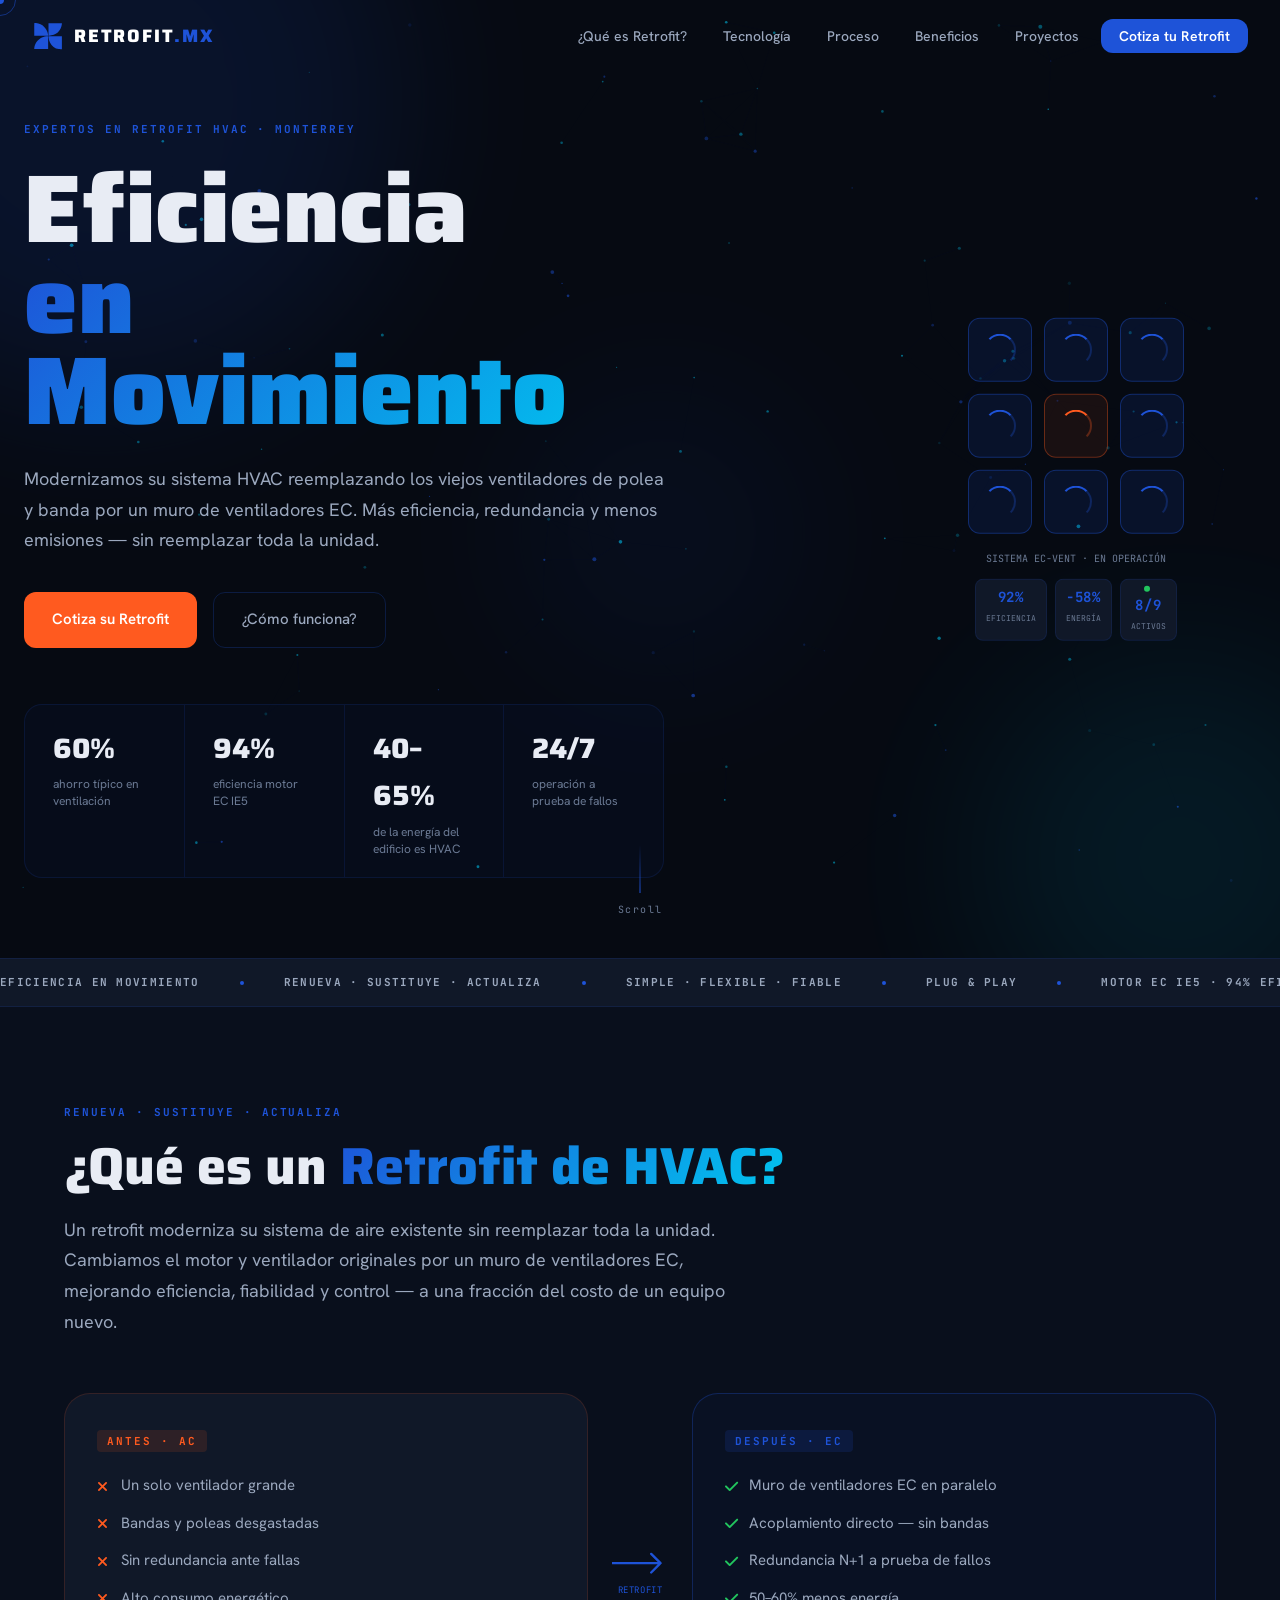
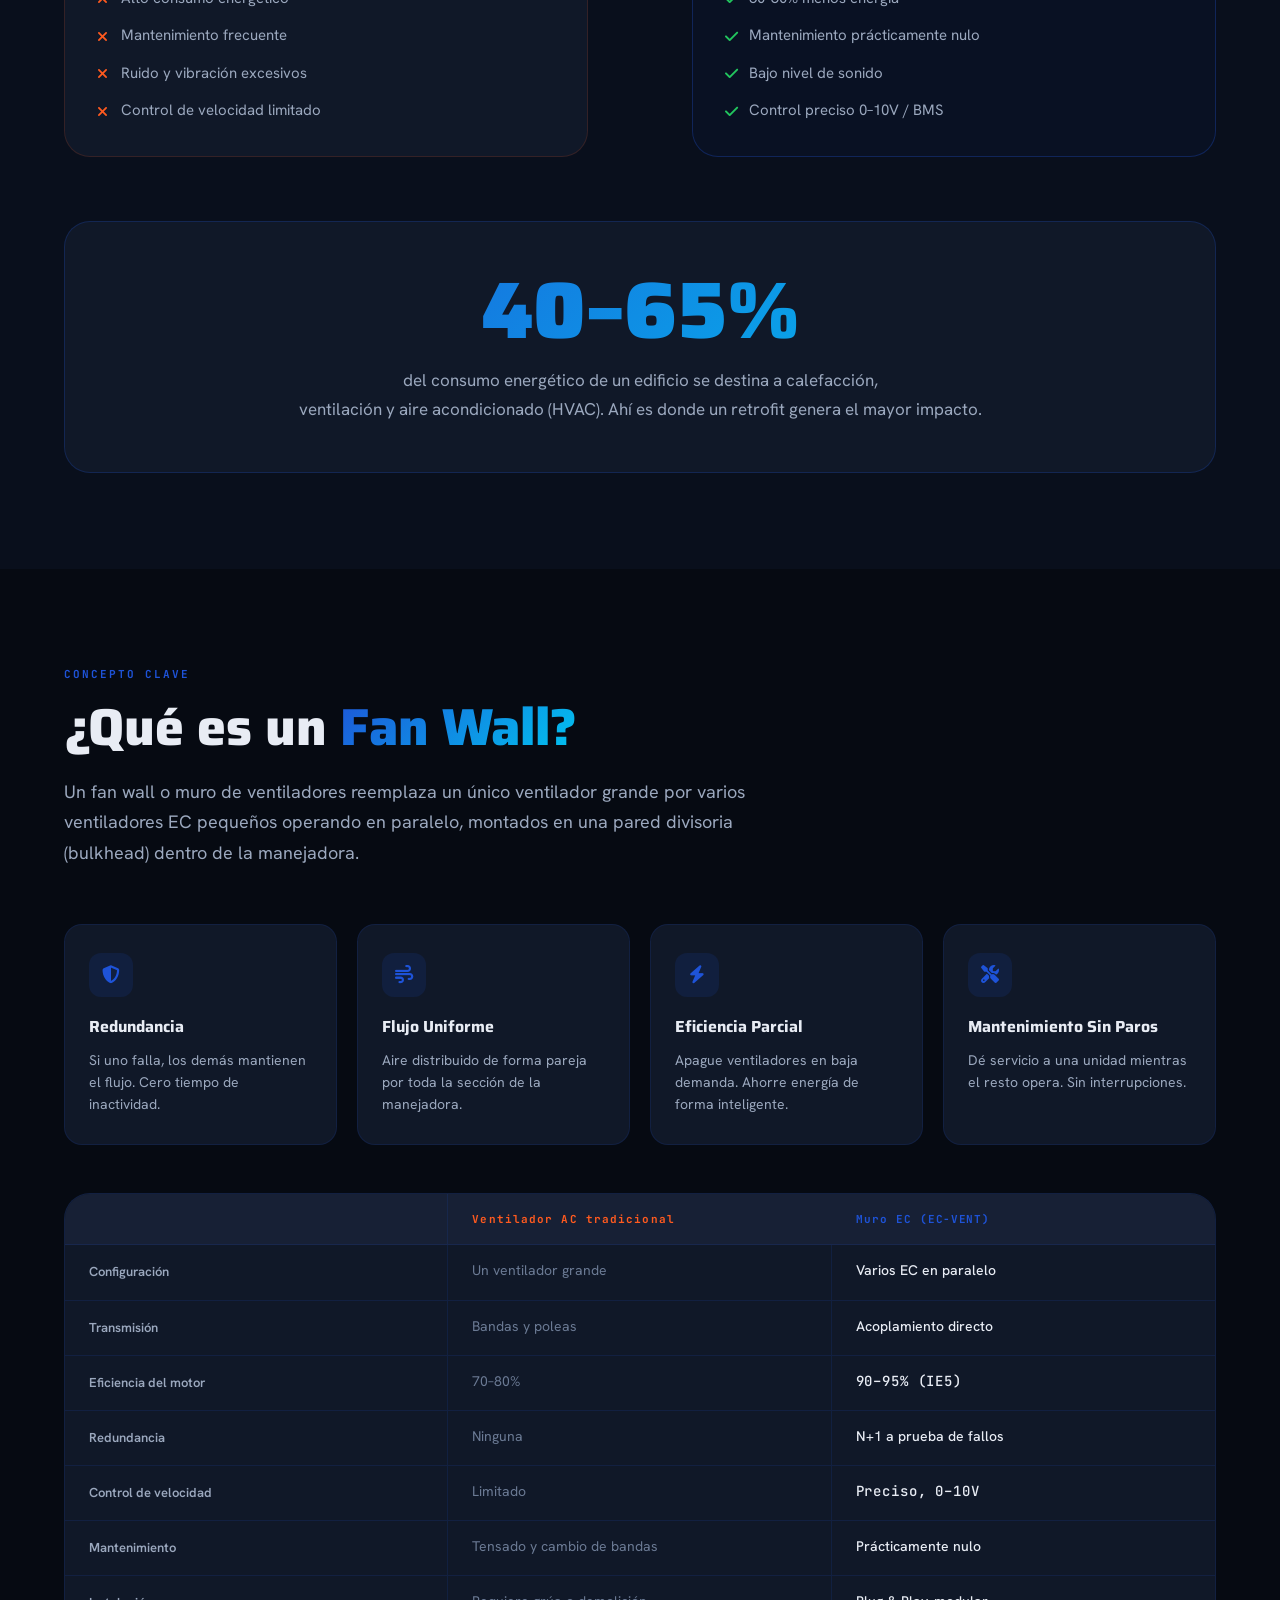
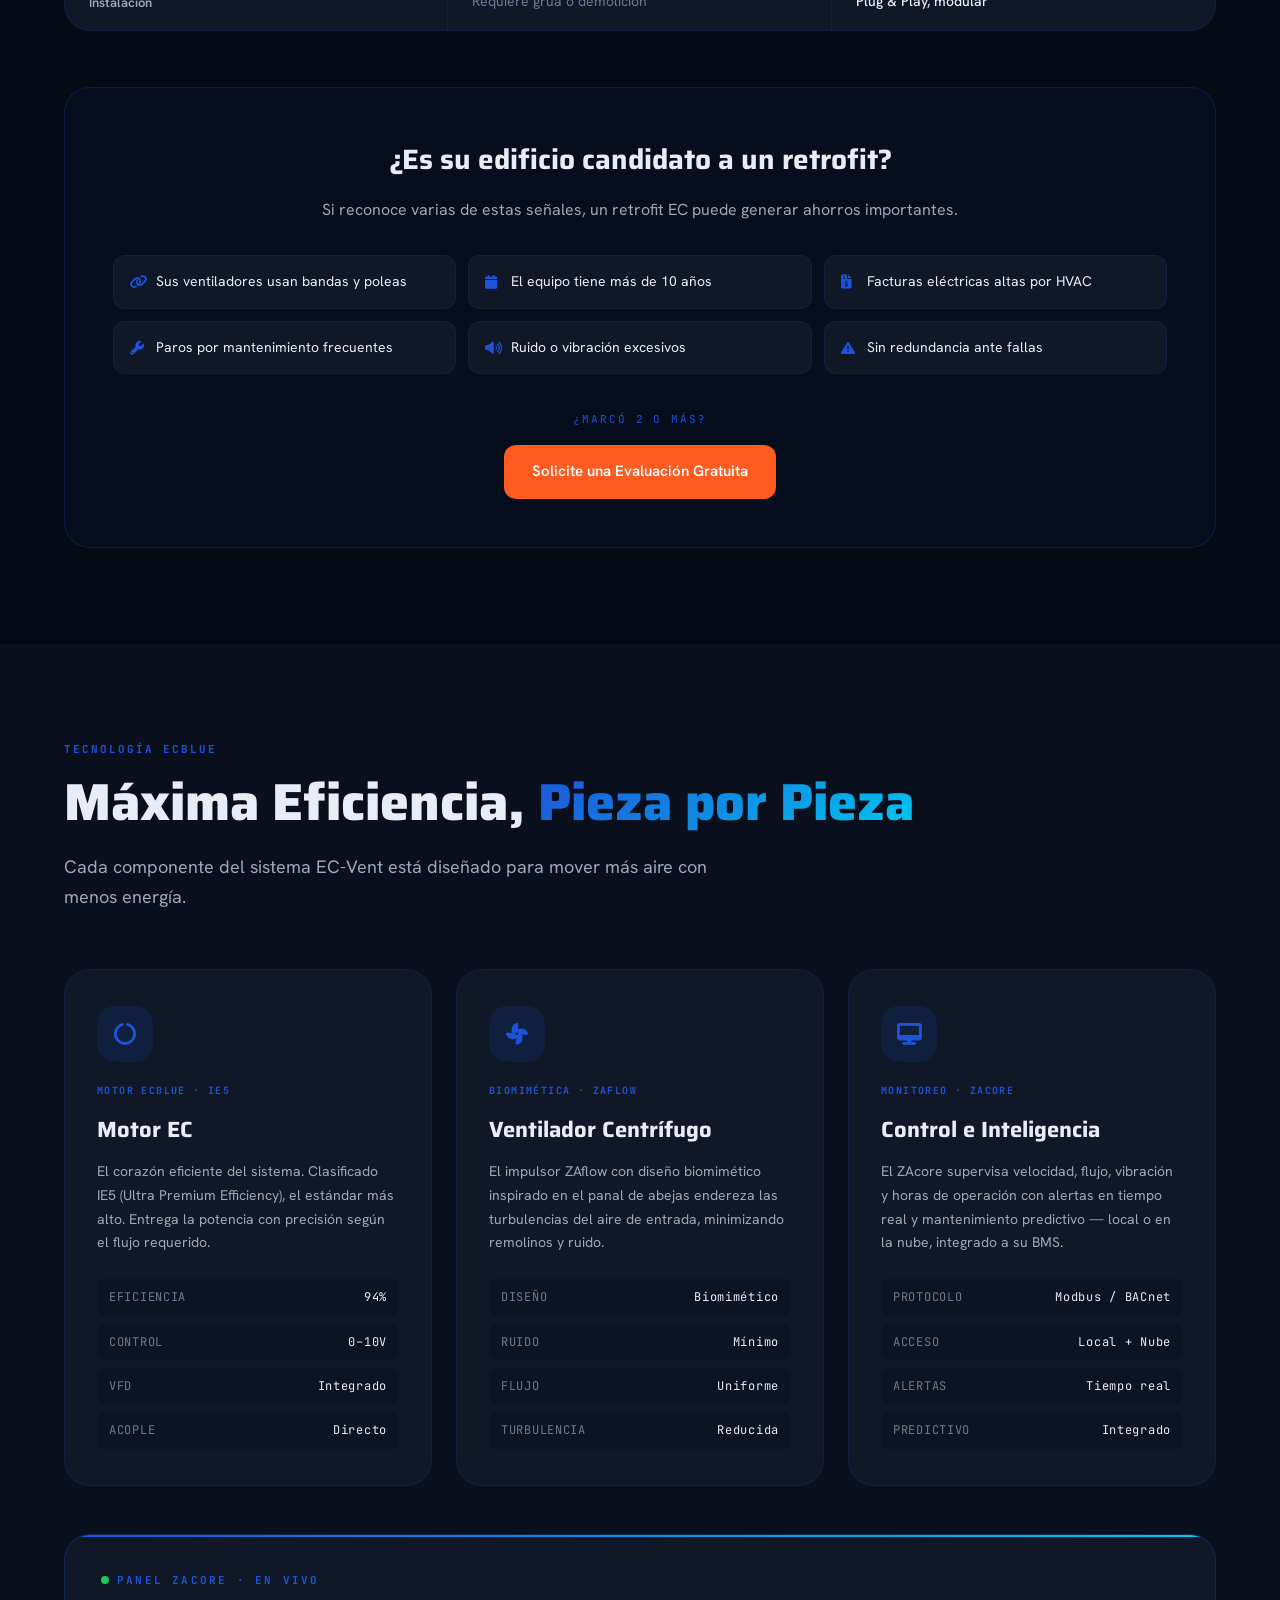
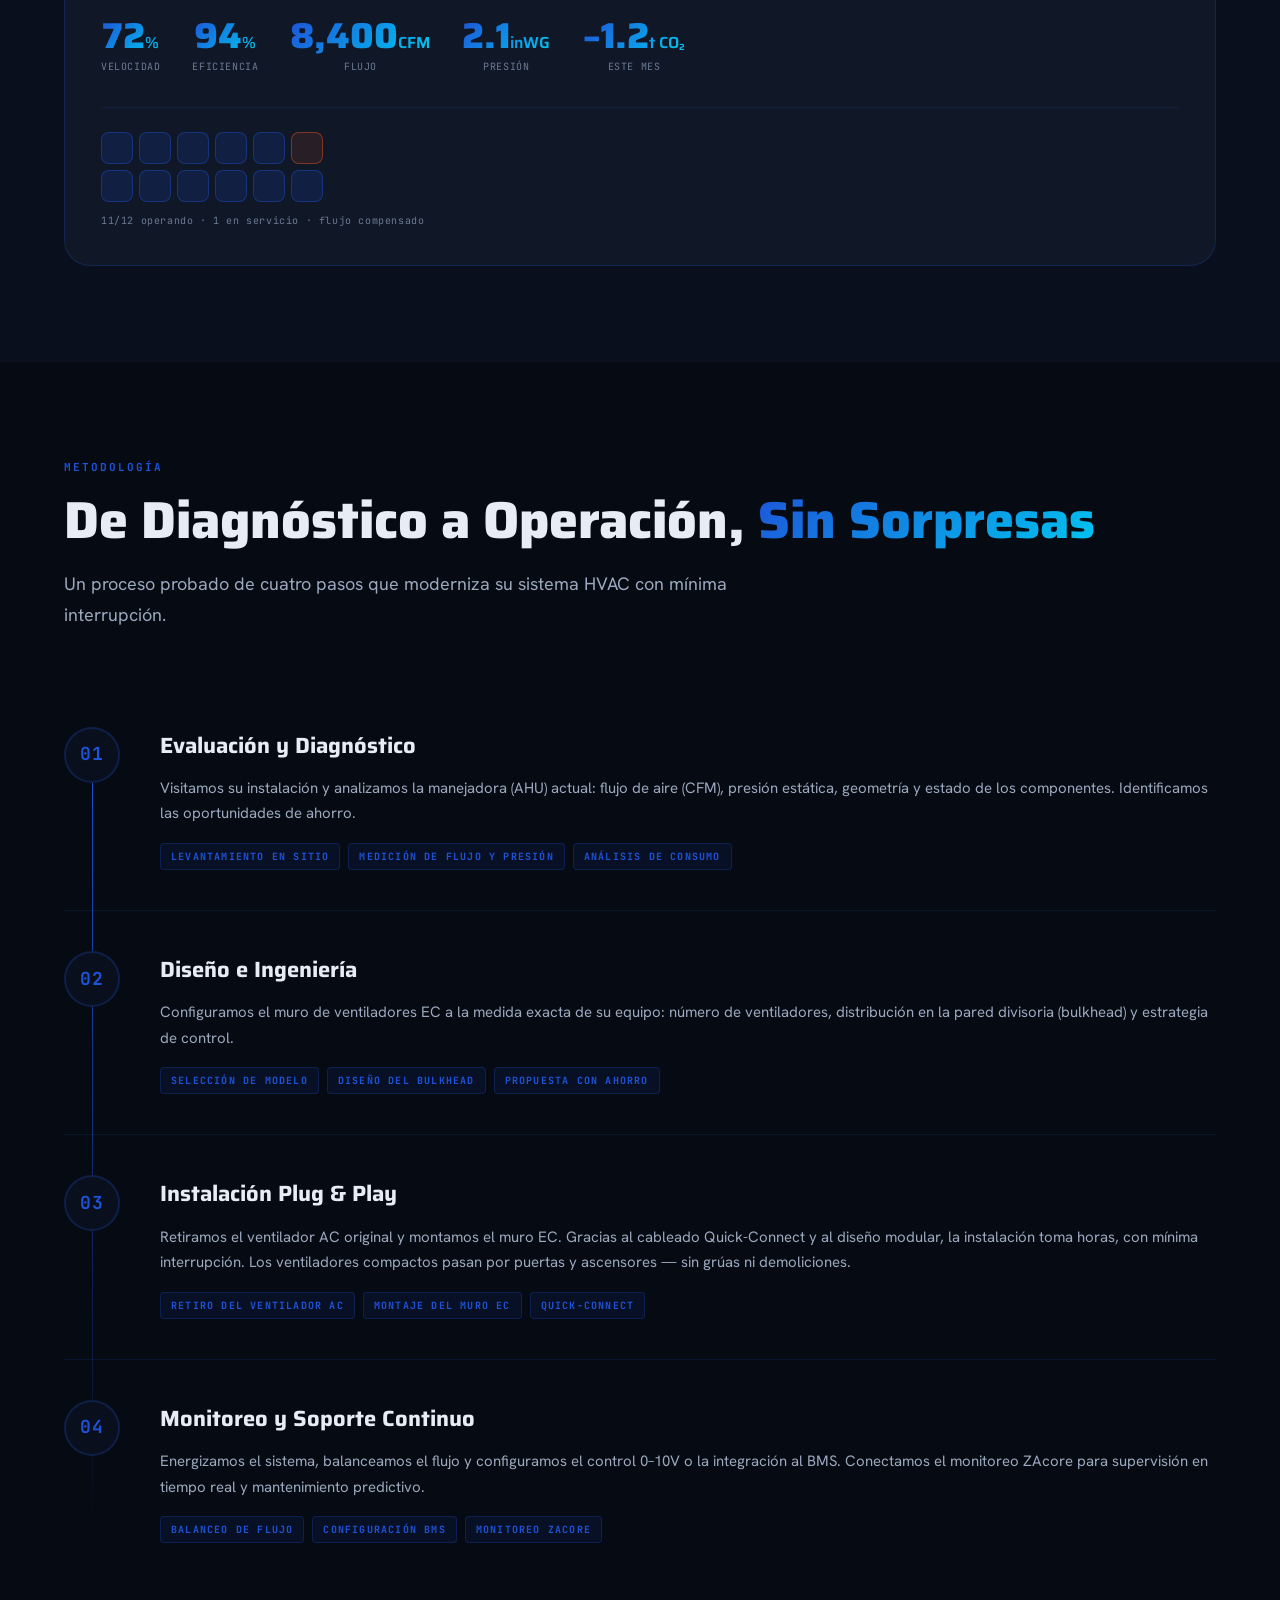
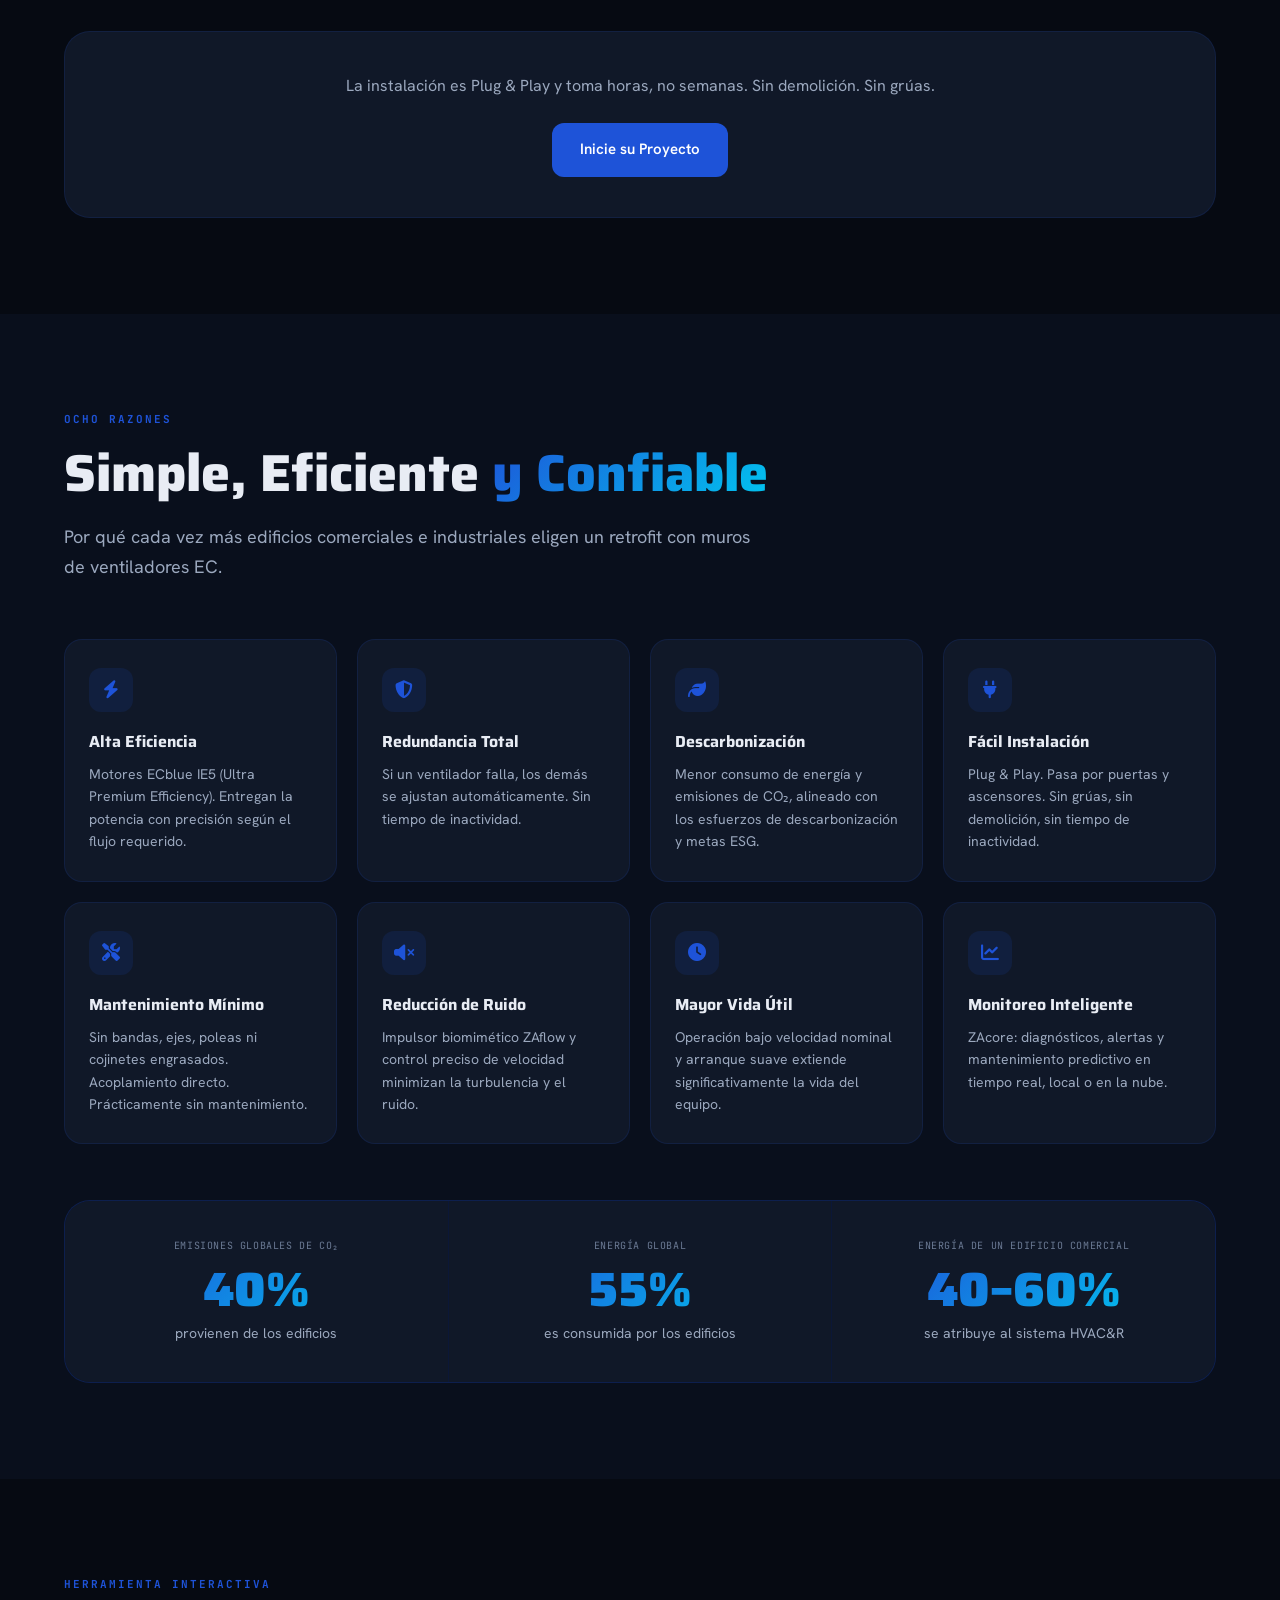
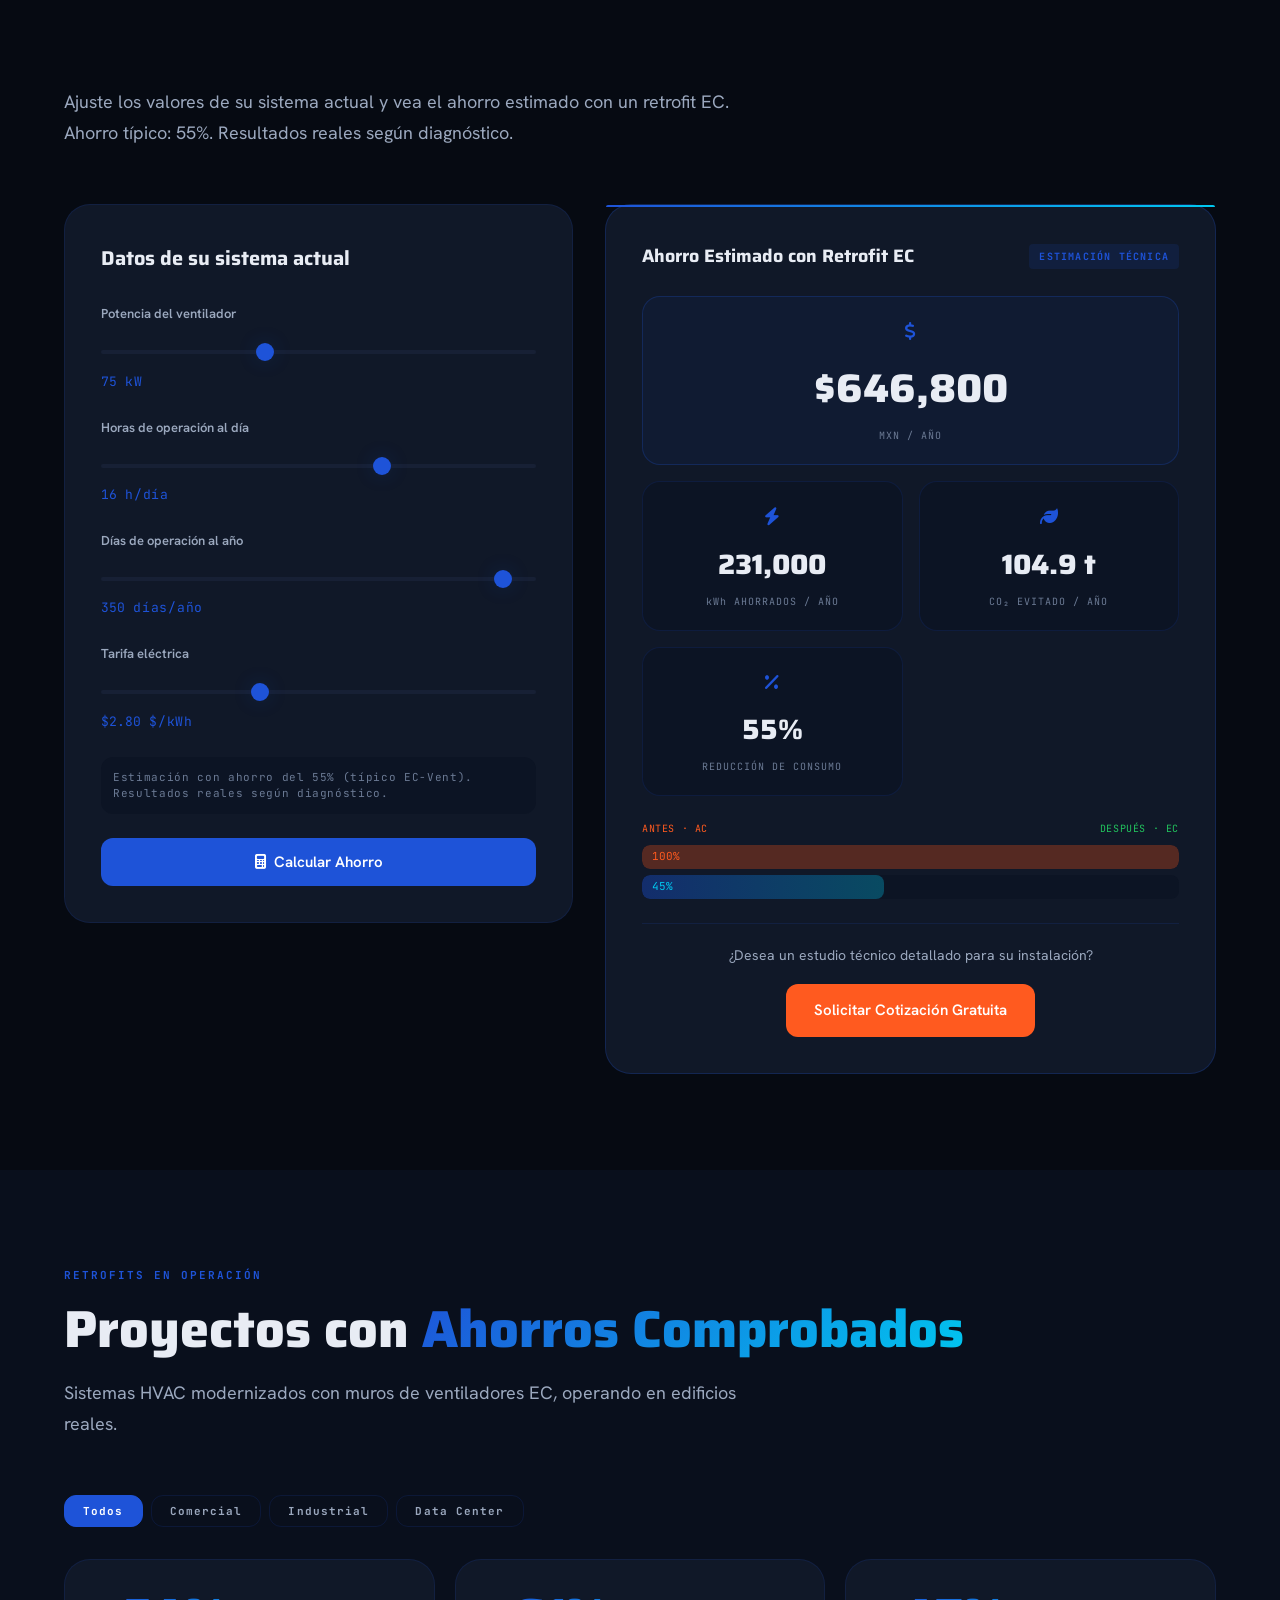
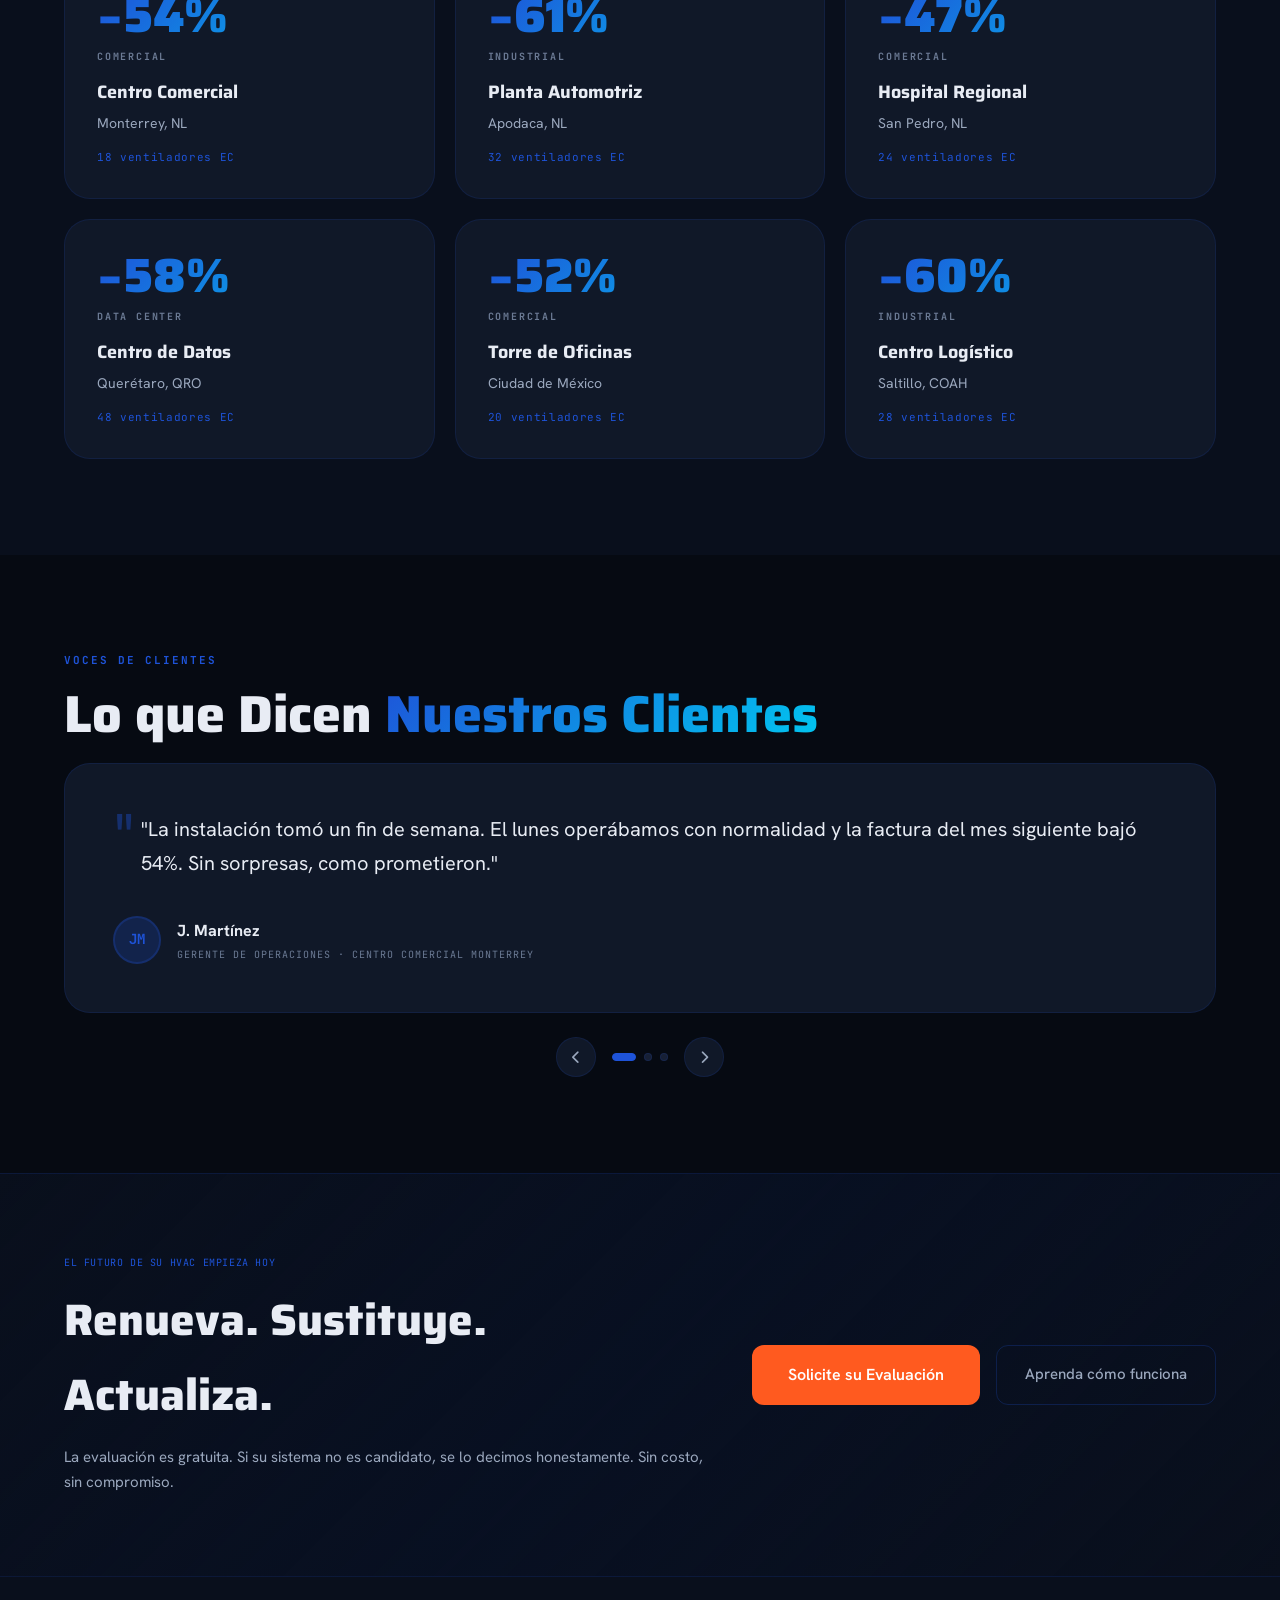
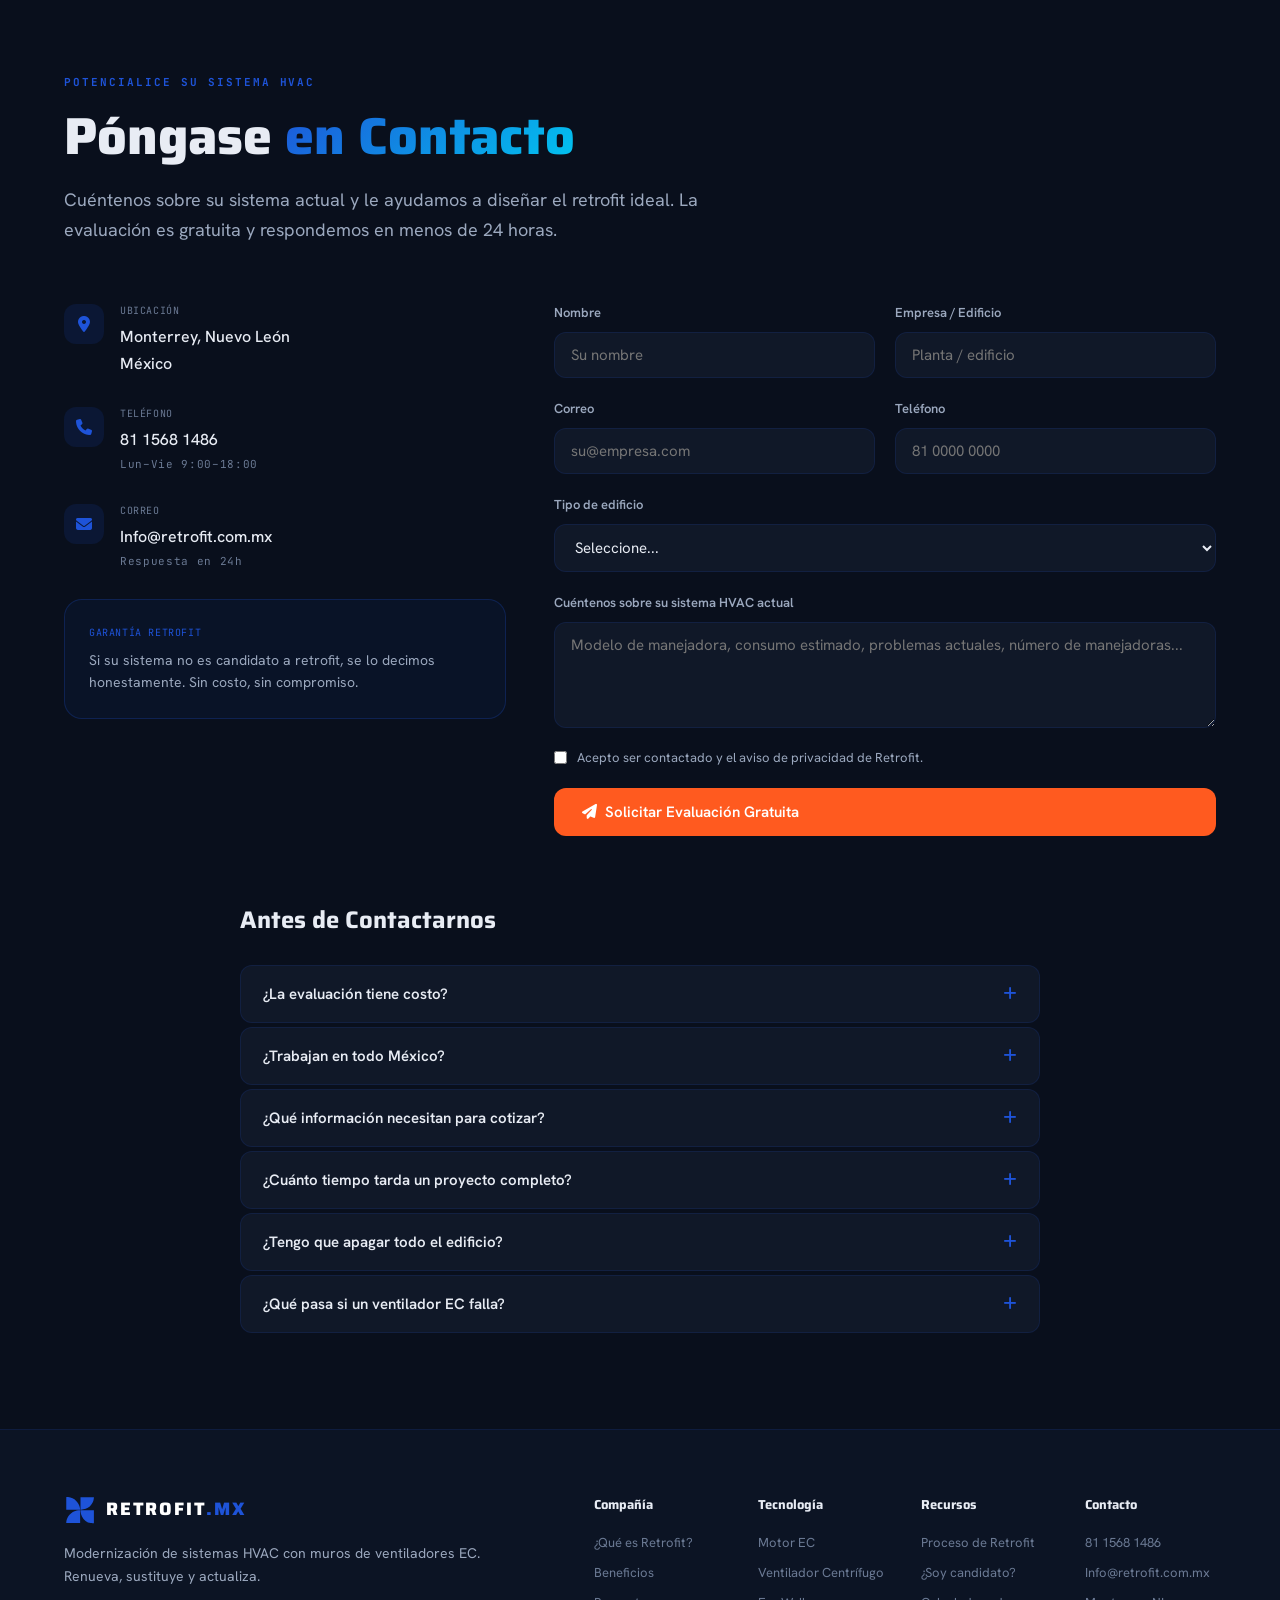
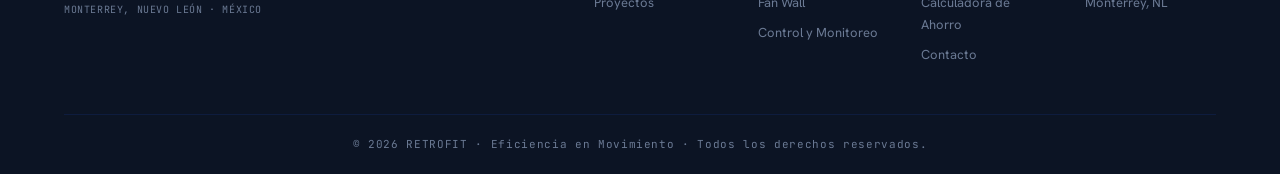
==== commit d592f1a6: "Fix logo: inline SVG path directly to fix mobile rendering Replace <use href="#logo-sym"> with inlin" ====
--- a/index.html
+++ b/index.html
@@ -66,8 +66,8 @@
 <nav id="navbar">
   <div class="nav-container">
     <a href="#" class="nav-logo">
-      <svg class="logo-svg" viewBox="158 366 228 218" aria-hidden="true">
-        <use href="#logo-sym"/>
+      <svg class="logo-svg" viewBox="158 366 228 218" fill="none" aria-hidden="true">
+        <path fill="#1E53D8" fill-rule="evenodd" d="M347.80 567.92C321.32 564.04 298.30 546.40 285.91 520.50C280.29 508.75 277.00 496.72 276.25 485.25L275.72 477.00L323.36 477.00L371.00 477.00L371.00 523.00L371.00 569.00L362.25 568.88C357.44 568.81 350.94 568.38 347.80 567.92ZM174.32 560.25C175.43 546.39 181.09 531.07 189.91 518.03C197.57 506.72 215.99 491.42 228.51 485.96C240.94 480.55 256.58 477.07 268.75 477.02L273.00 477.00L273.00 522.50L273.00 568.00L223.35 568.00L173.70 568.00L174.32 560.25ZM174.00 427.50C174.00 402.48 174.34 382.00 174.75 382.01C175.16 382.01 180.45 382.46 186.50 383.00C210.70 385.15 228.70 393.65 245.08 410.64C256.49 422.49 263.53 433.67 267.95 447.02C270.55 454.86 273.00 466.06 273.00 470.07L273.00 473.00L223.50 473.00L174.00 473.00L174.00 427.50ZM275.50 428.50L275.50 384.00L323.39 384.00L371.29 384.00L370.62 391.25C369.61 402.26 367.28 410.49 362.07 421.50C352.05 442.66 334.20 459.04 312.66 466.82C303.67 470.07 288.46 473.00 280.57 473.00L275.50 473.00L275.50 428.50Z"/>
       </svg>
       <span class="logo-text">RETROFIT<span class="logo-mx">.MX</span></span>
     </a>
@@ -961,8 +961,8 @@
     <div class="footer-top">
       <div class="footer-brand">
         <a href="#" class="nav-logo">
-          <svg class="logo-svg" viewBox="158 366 228 218" aria-hidden="true">
-            <use href="#logo-sym"/>
+          <svg class="logo-svg" viewBox="158 366 228 218" fill="none" aria-hidden="true">
+            <path fill="#1E53D8" fill-rule="evenodd" d="M347.80 567.92C321.32 564.04 298.30 546.40 285.91 520.50C280.29 508.75 277.00 496.72 276.25 485.25L275.72 477.00L323.36 477.00L371.00 477.00L371.00 523.00L371.00 569.00L362.25 568.88C357.44 568.81 350.94 568.38 347.80 567.92ZM174.32 560.25C175.43 546.39 181.09 531.07 189.91 518.03C197.57 506.72 215.99 491.42 228.51 485.96C240.94 480.55 256.58 477.07 268.75 477.02L273.00 477.00L273.00 522.50L273.00 568.00L223.35 568.00L173.70 568.00L174.32 560.25ZM174.00 427.50C174.00 402.48 174.34 382.00 174.75 382.01C175.16 382.01 180.45 382.46 186.50 383.00C210.70 385.15 228.70 393.65 245.08 410.64C256.49 422.49 263.53 433.67 267.95 447.02C270.55 454.86 273.00 466.06 273.00 470.07L273.00 473.00L223.50 473.00L174.00 473.00L174.00 427.50ZM275.50 428.50L275.50 384.00L323.39 384.00L371.29 384.00L370.62 391.25C369.61 402.26 367.28 410.49 362.07 421.50C352.05 442.66 334.20 459.04 312.66 466.82C303.67 470.07 288.46 473.00 280.57 473.00L275.50 473.00L275.50 428.50Z"/>
           </svg>
           <span class="logo-text">RETROFIT<span class="logo-mx">.MX</span></span>
         </a>
--- a/css/style.css
+++ b/css/style.css
@@ -126,6 +126,7 @@
   font-family: var(--font-display);
   font-size: 18px; font-weight: 800;
   letter-spacing: 0.1em;
+  color: #ffffff;
 }
 .logo-mx { color: var(--brand); }
 .nav-links {
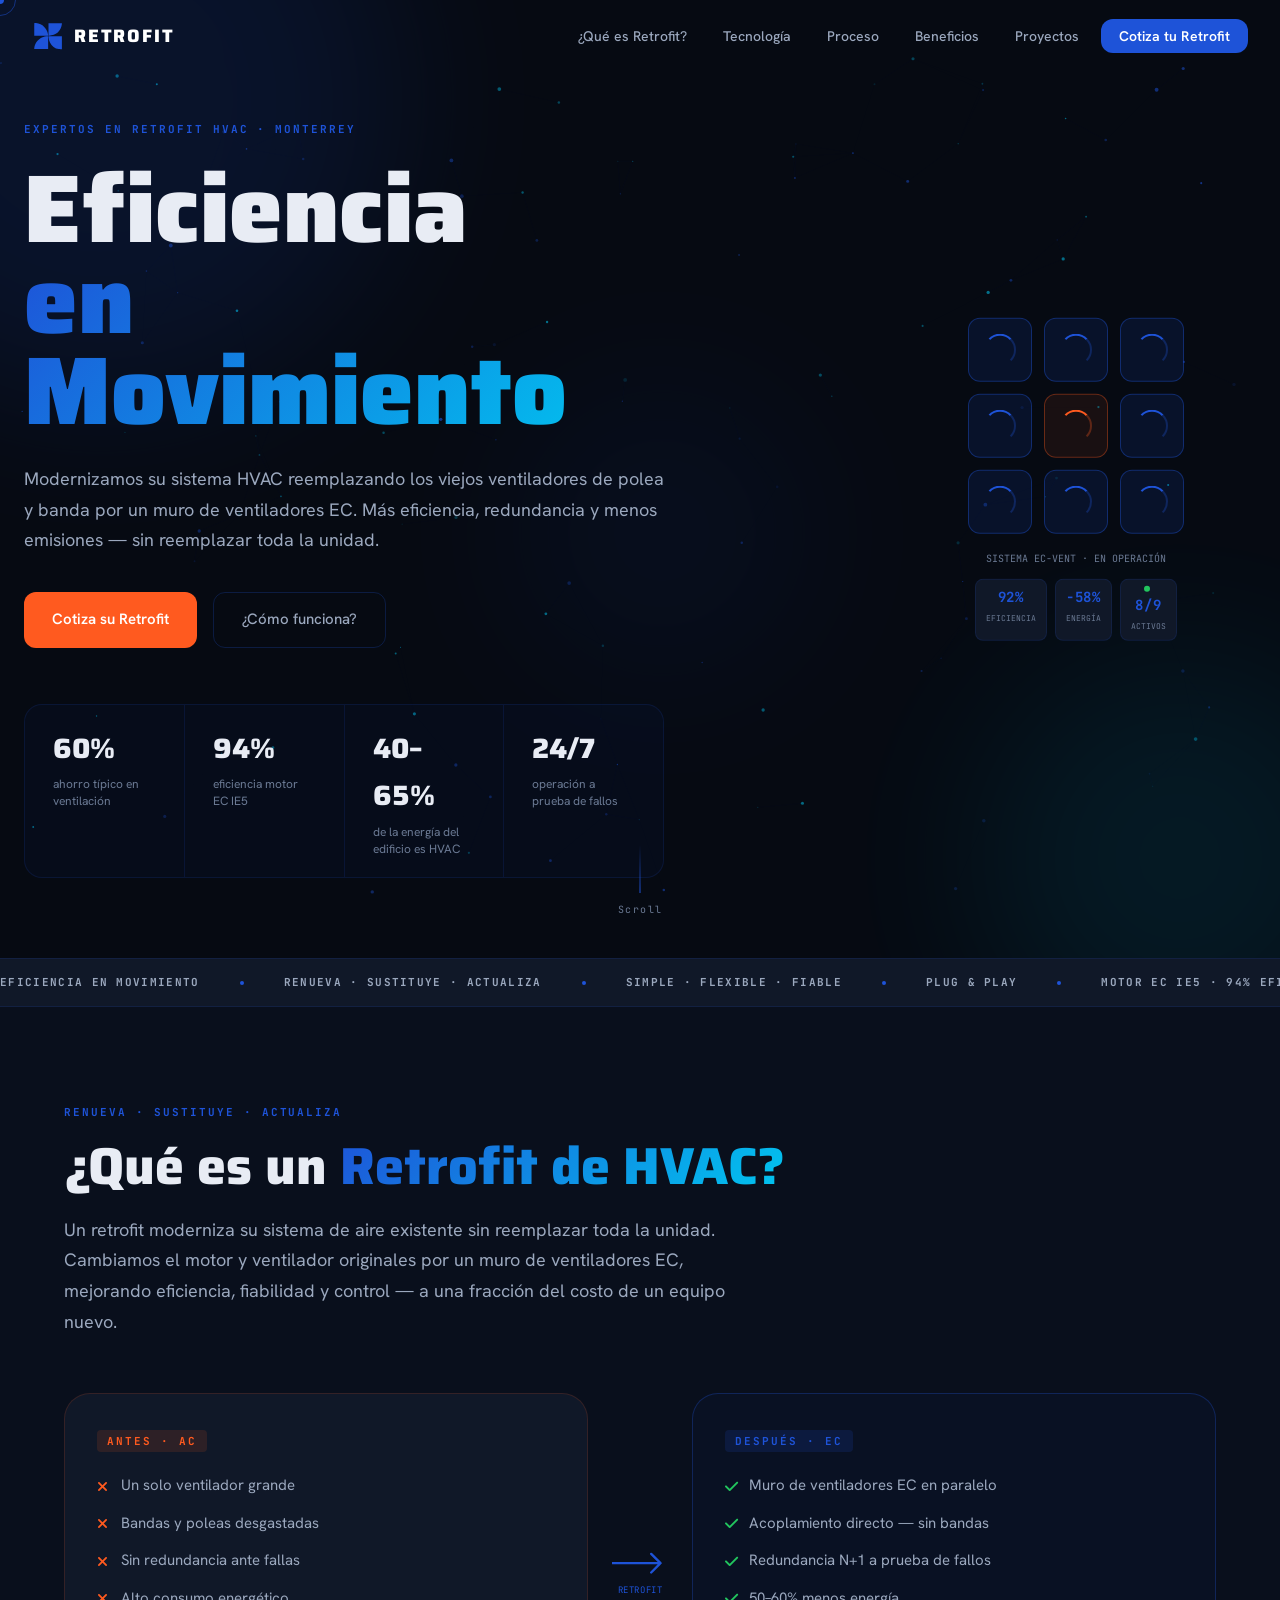
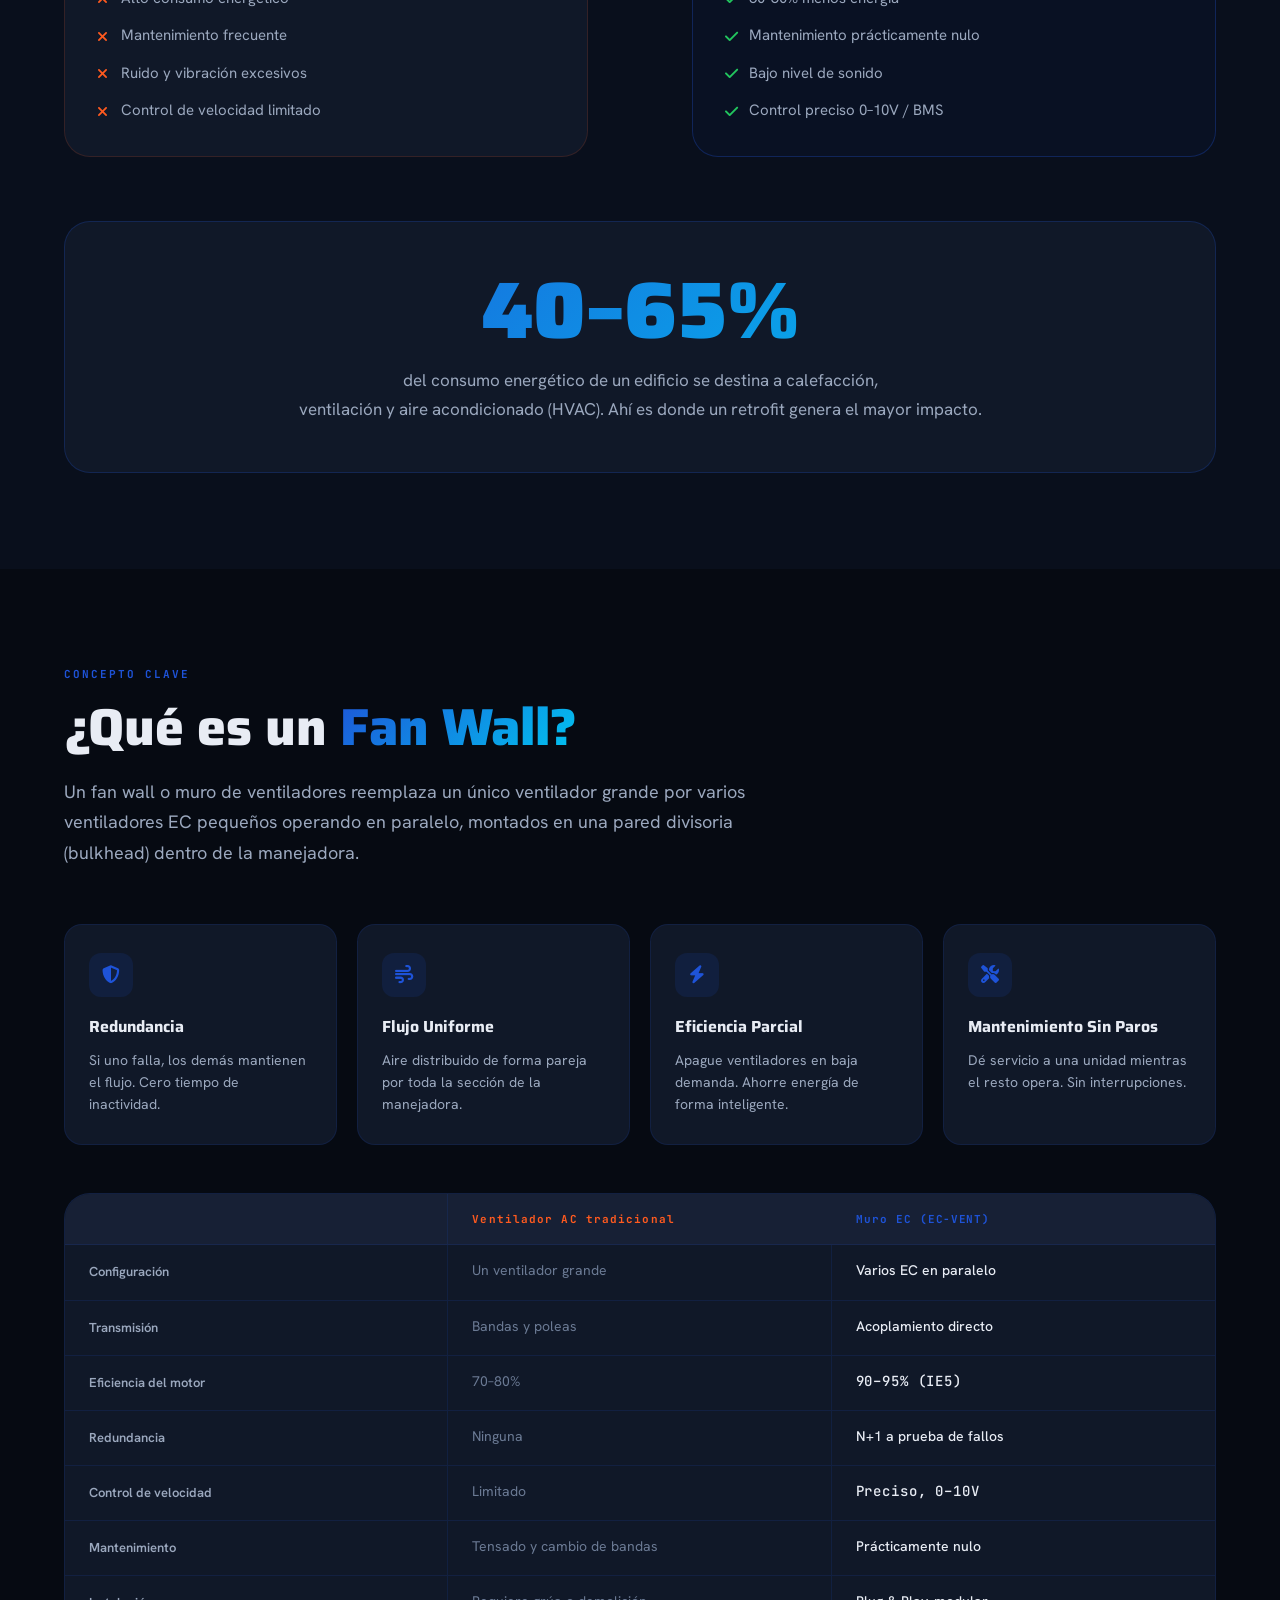
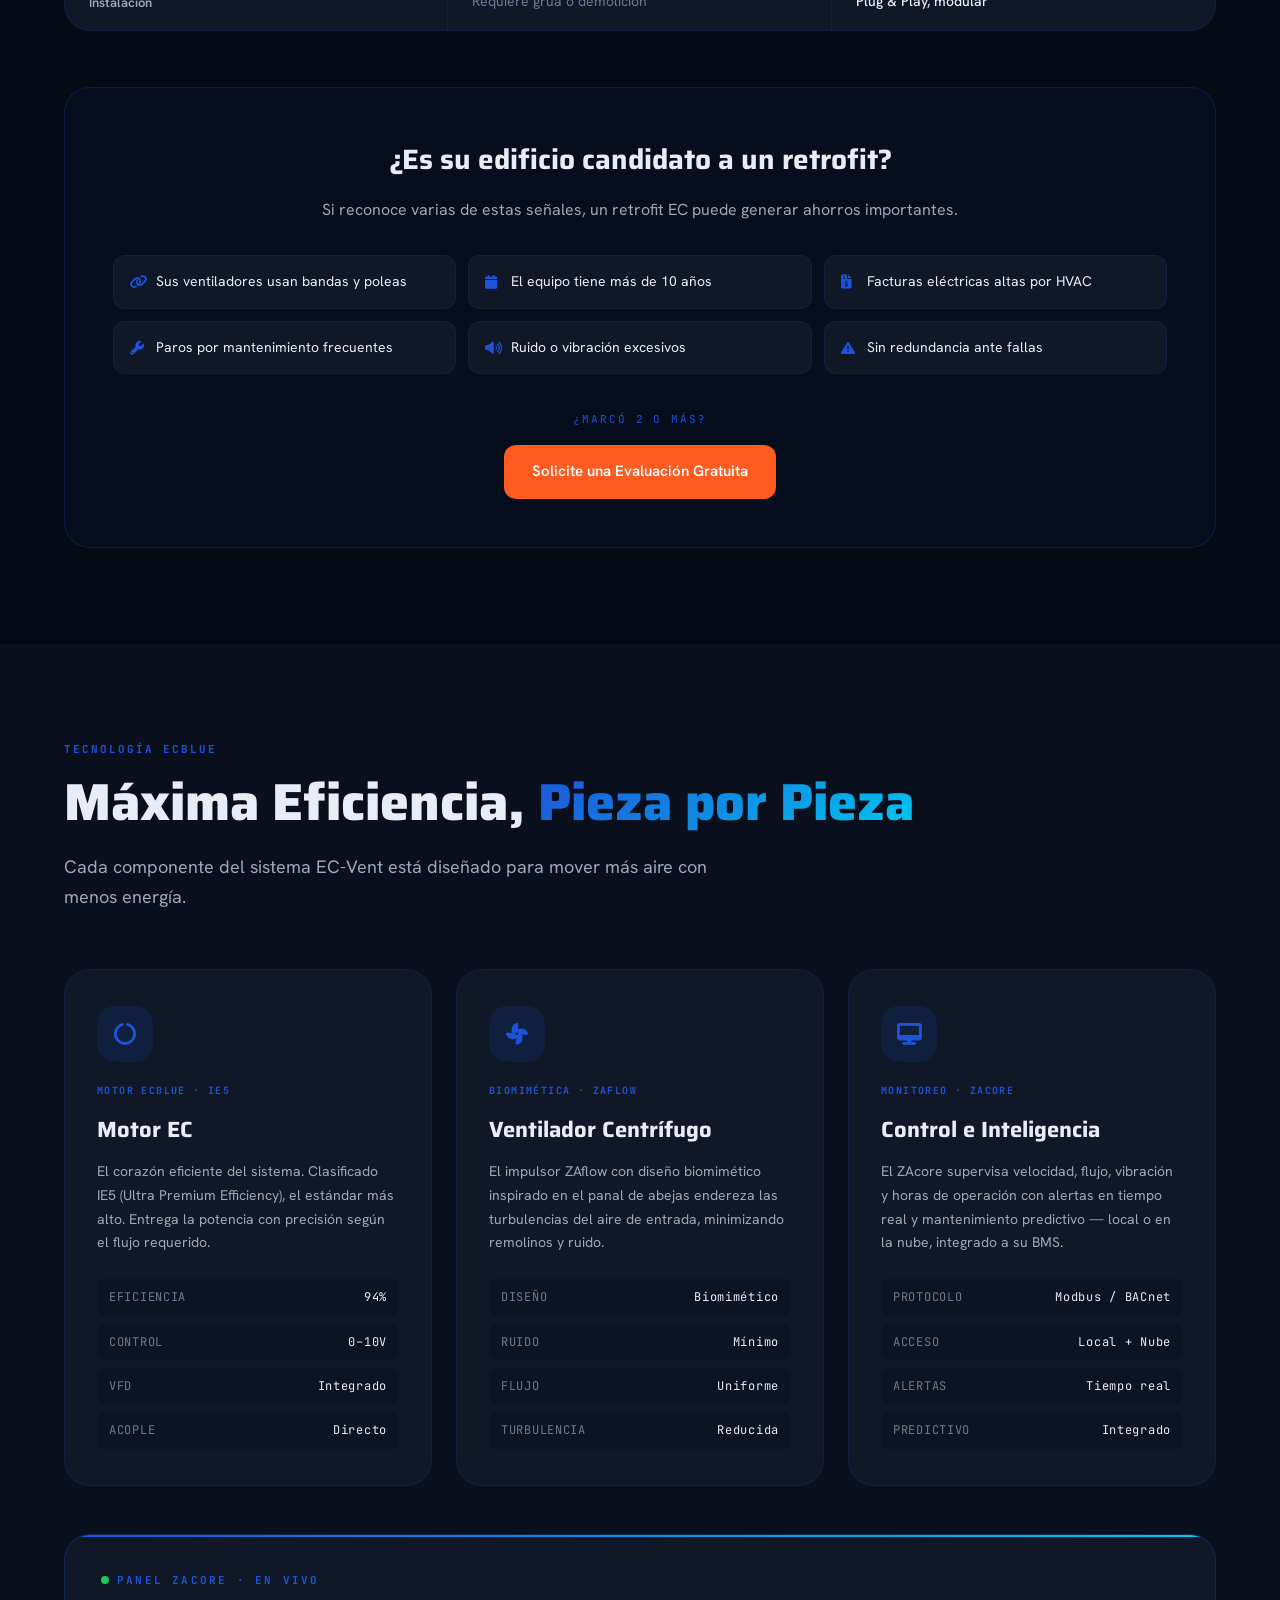
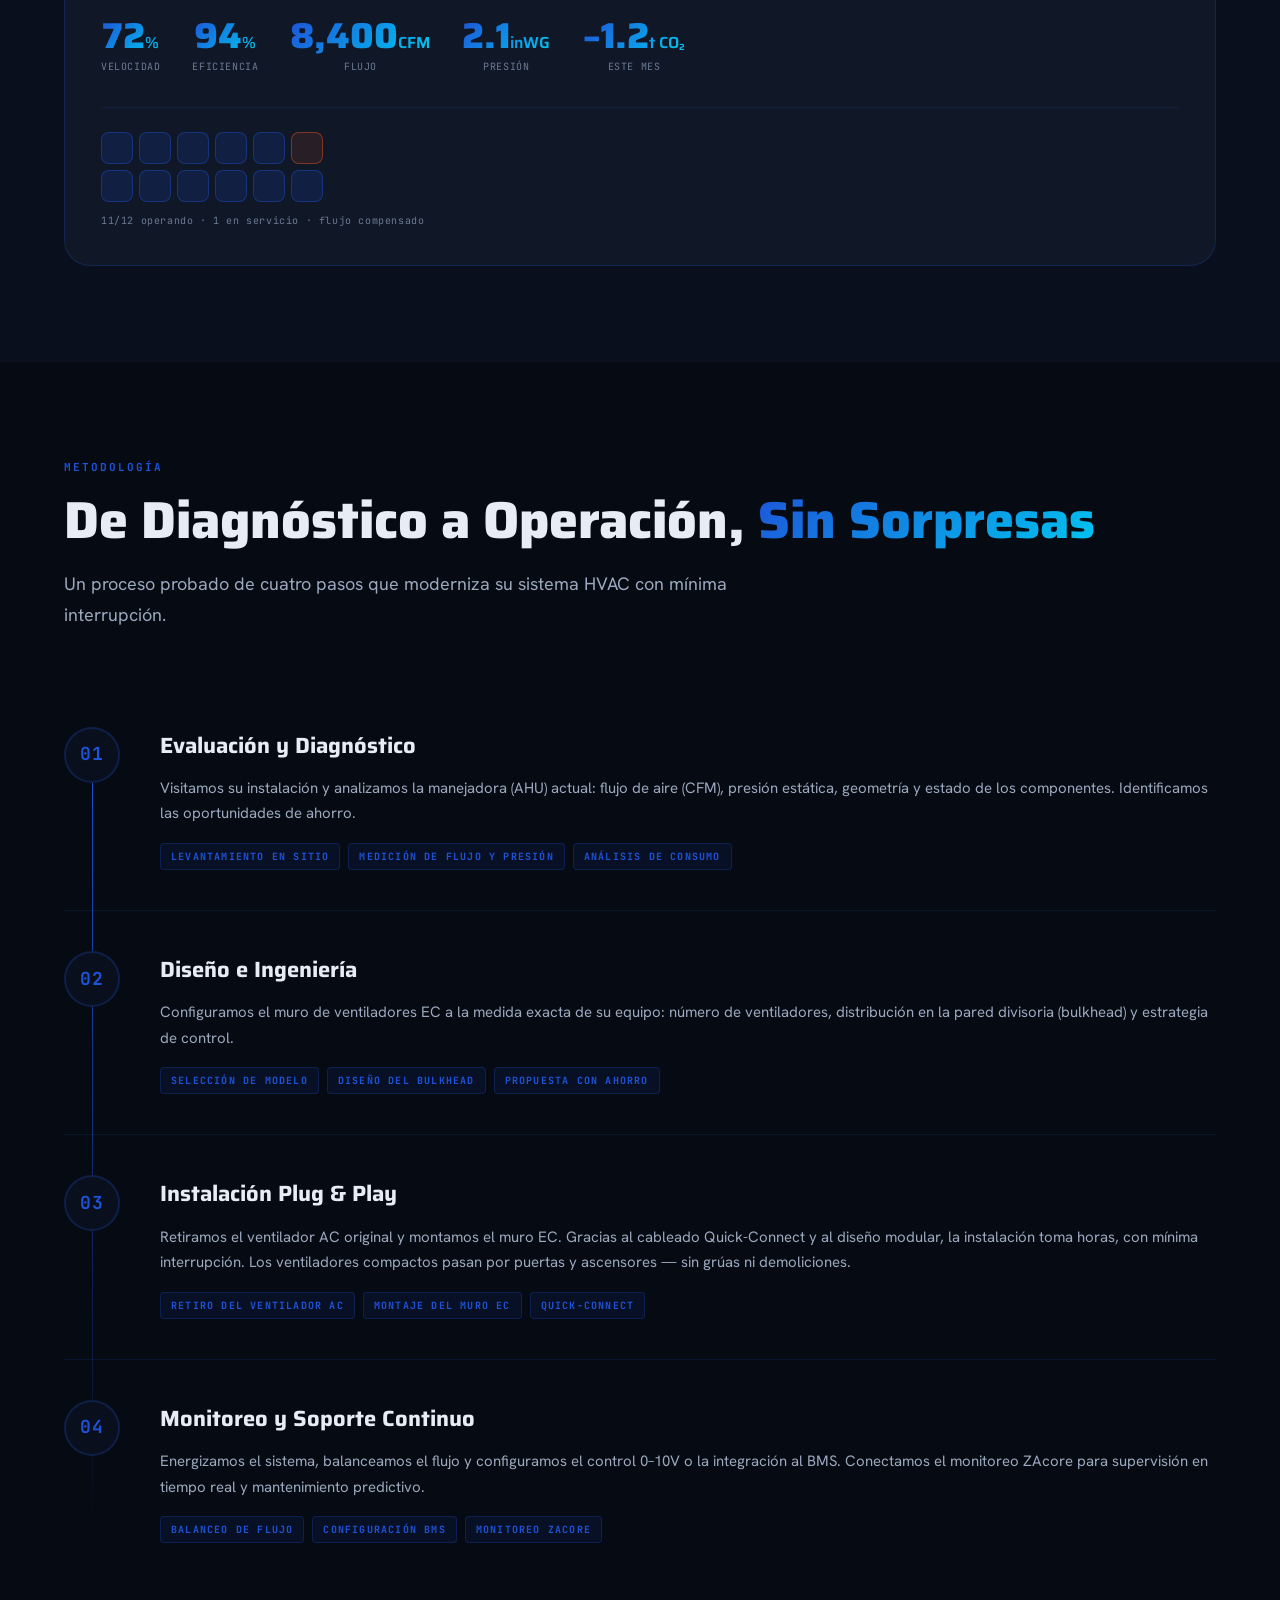
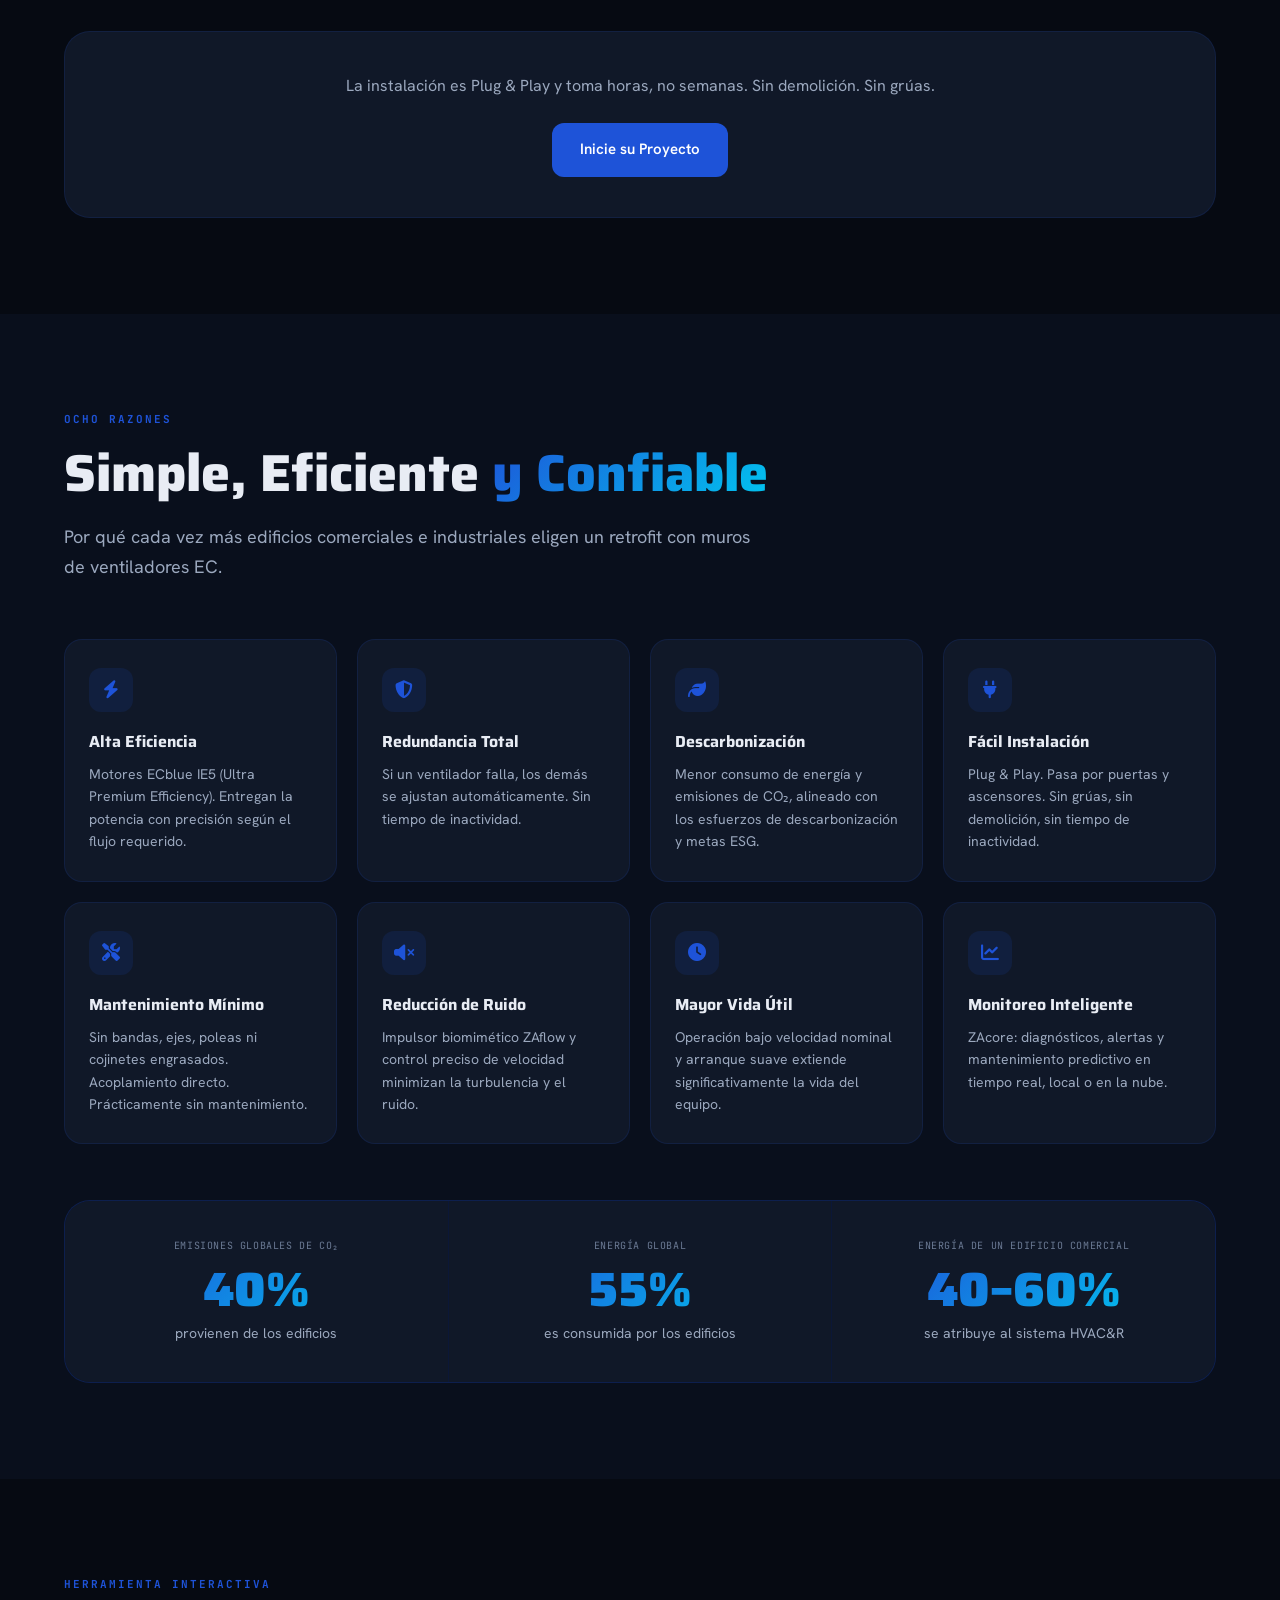
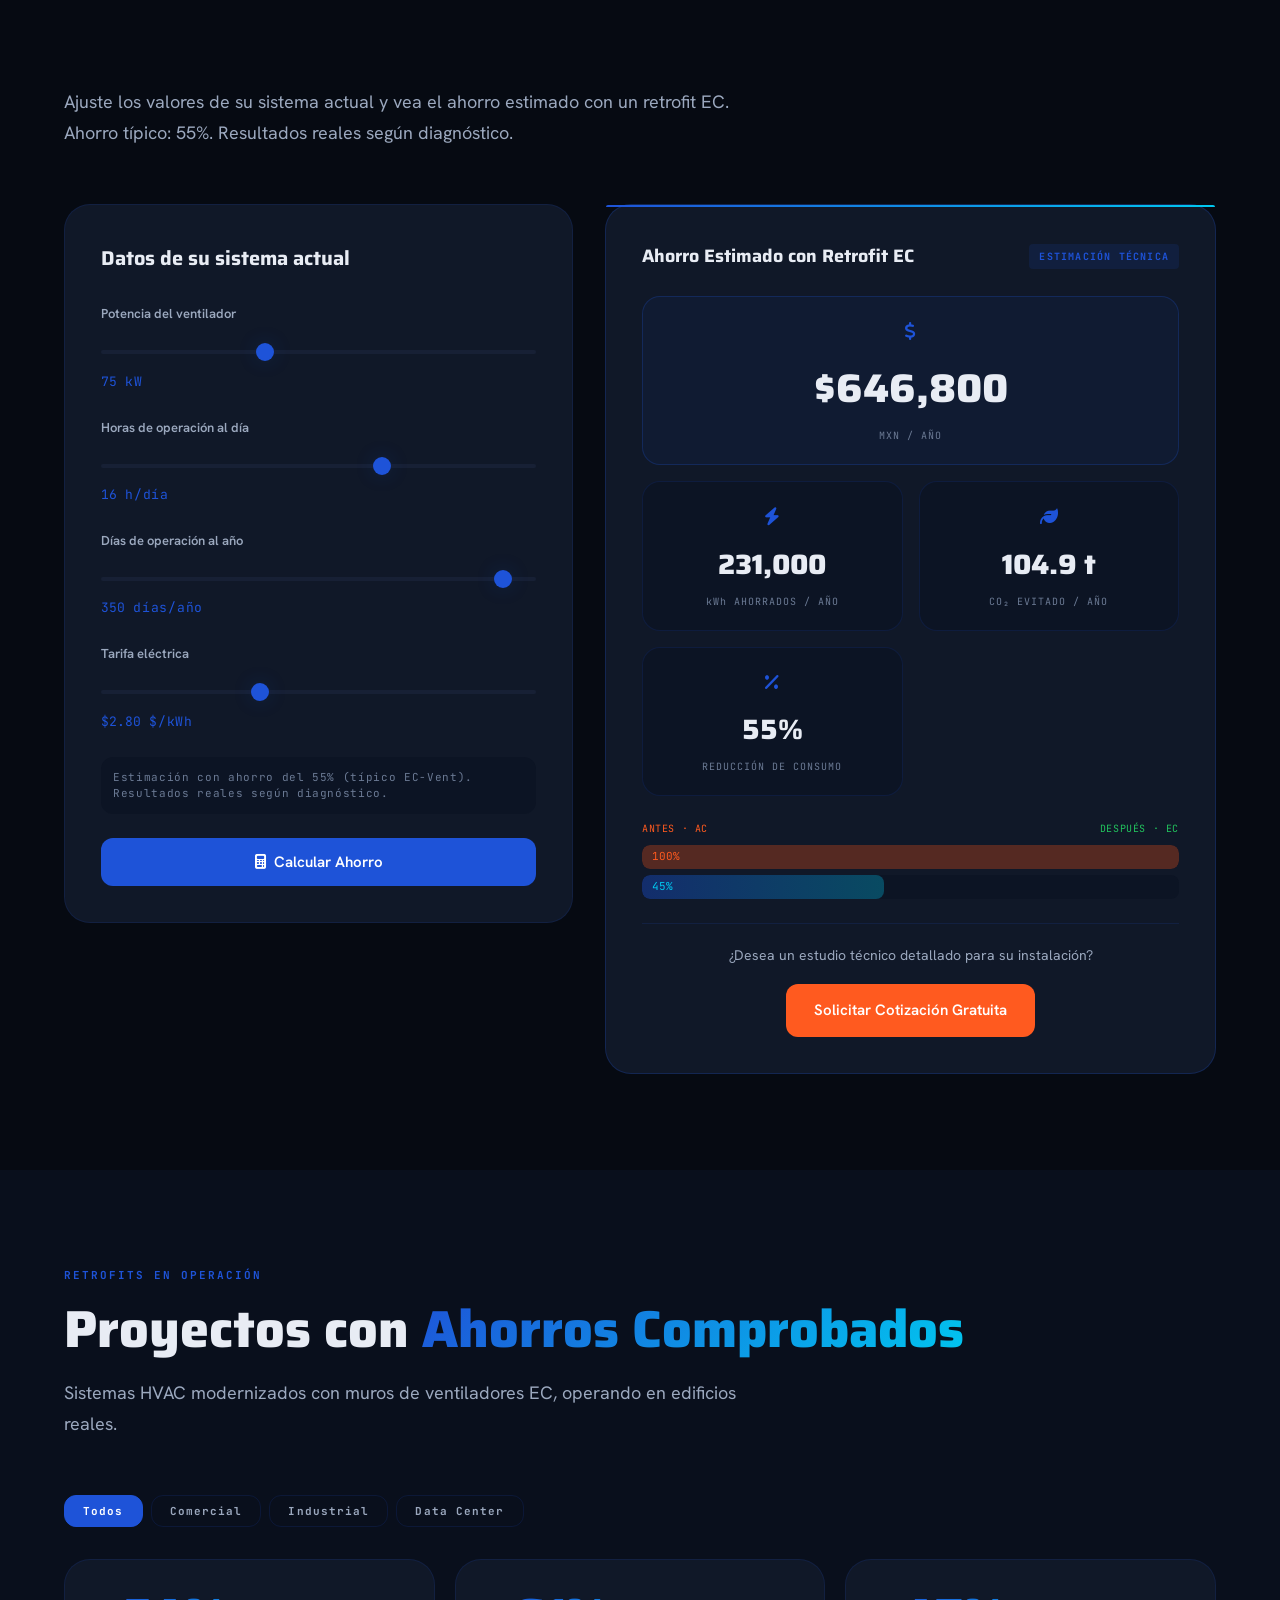
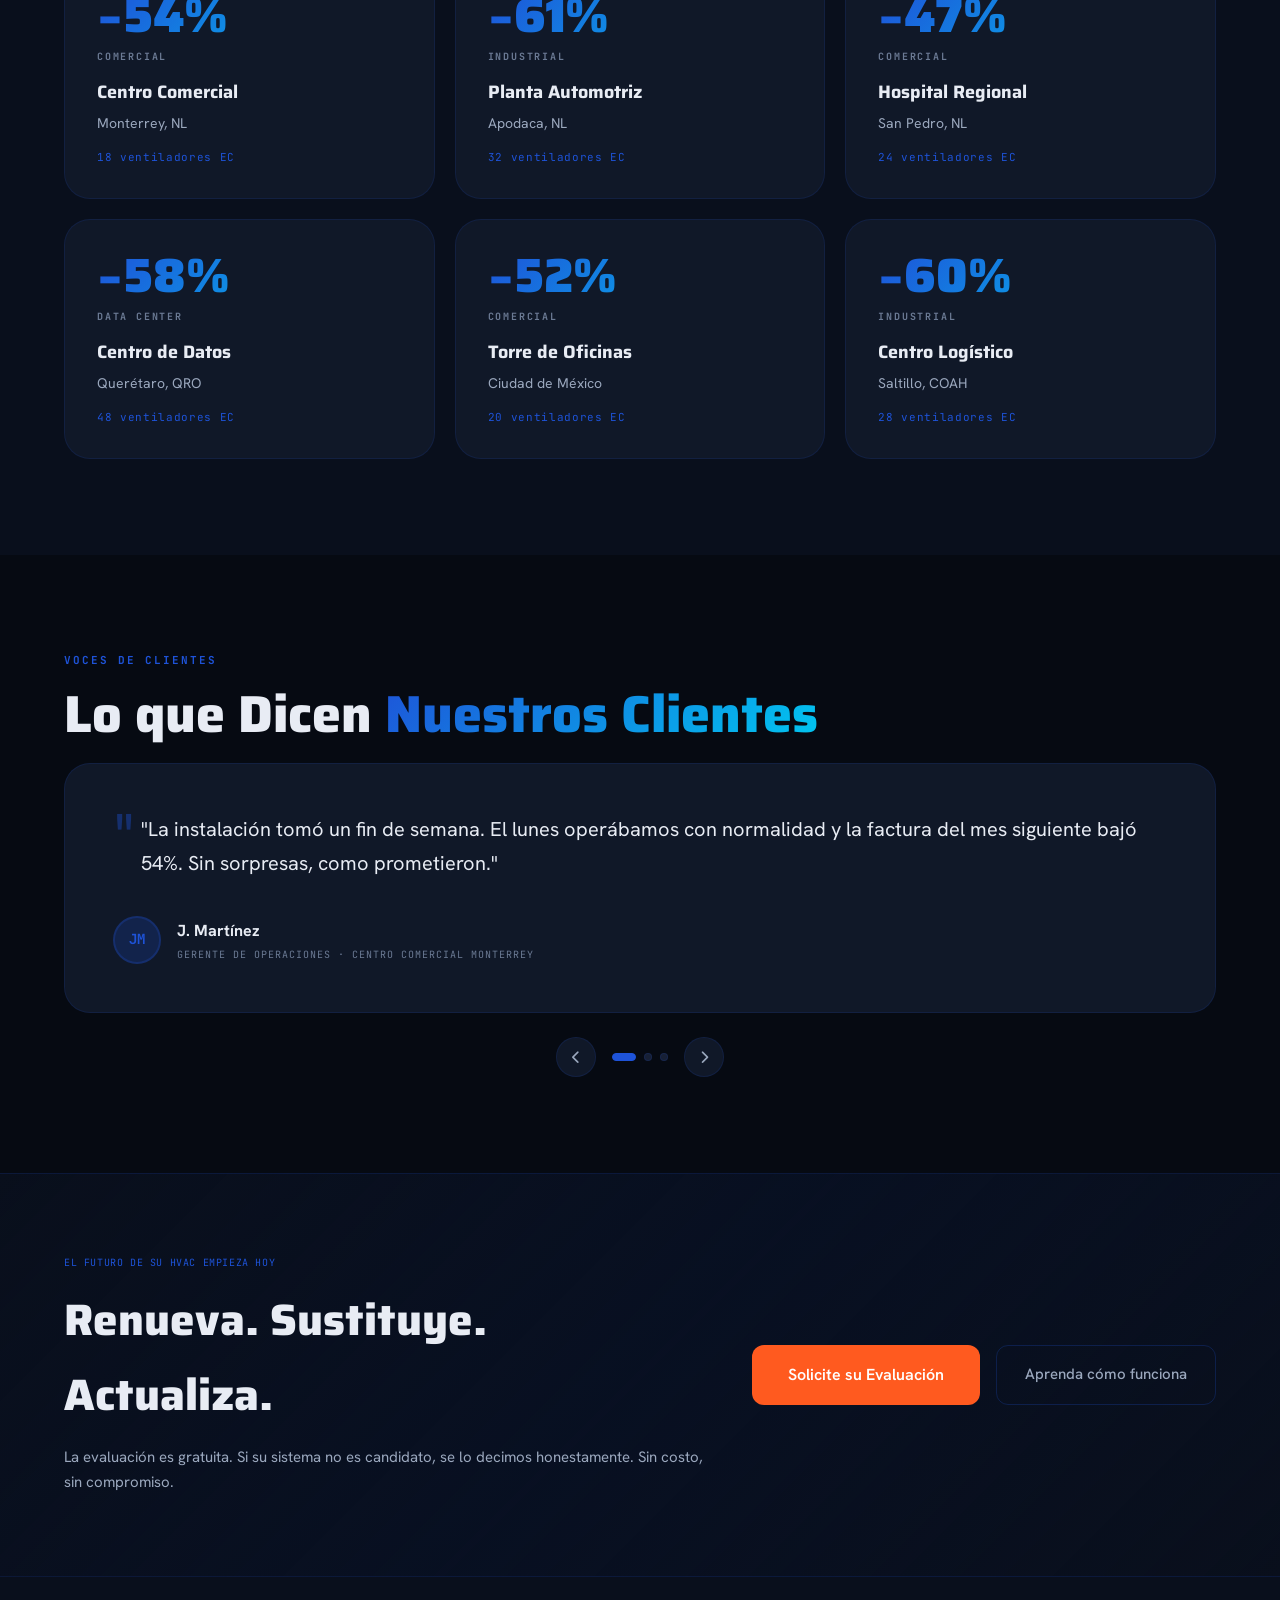
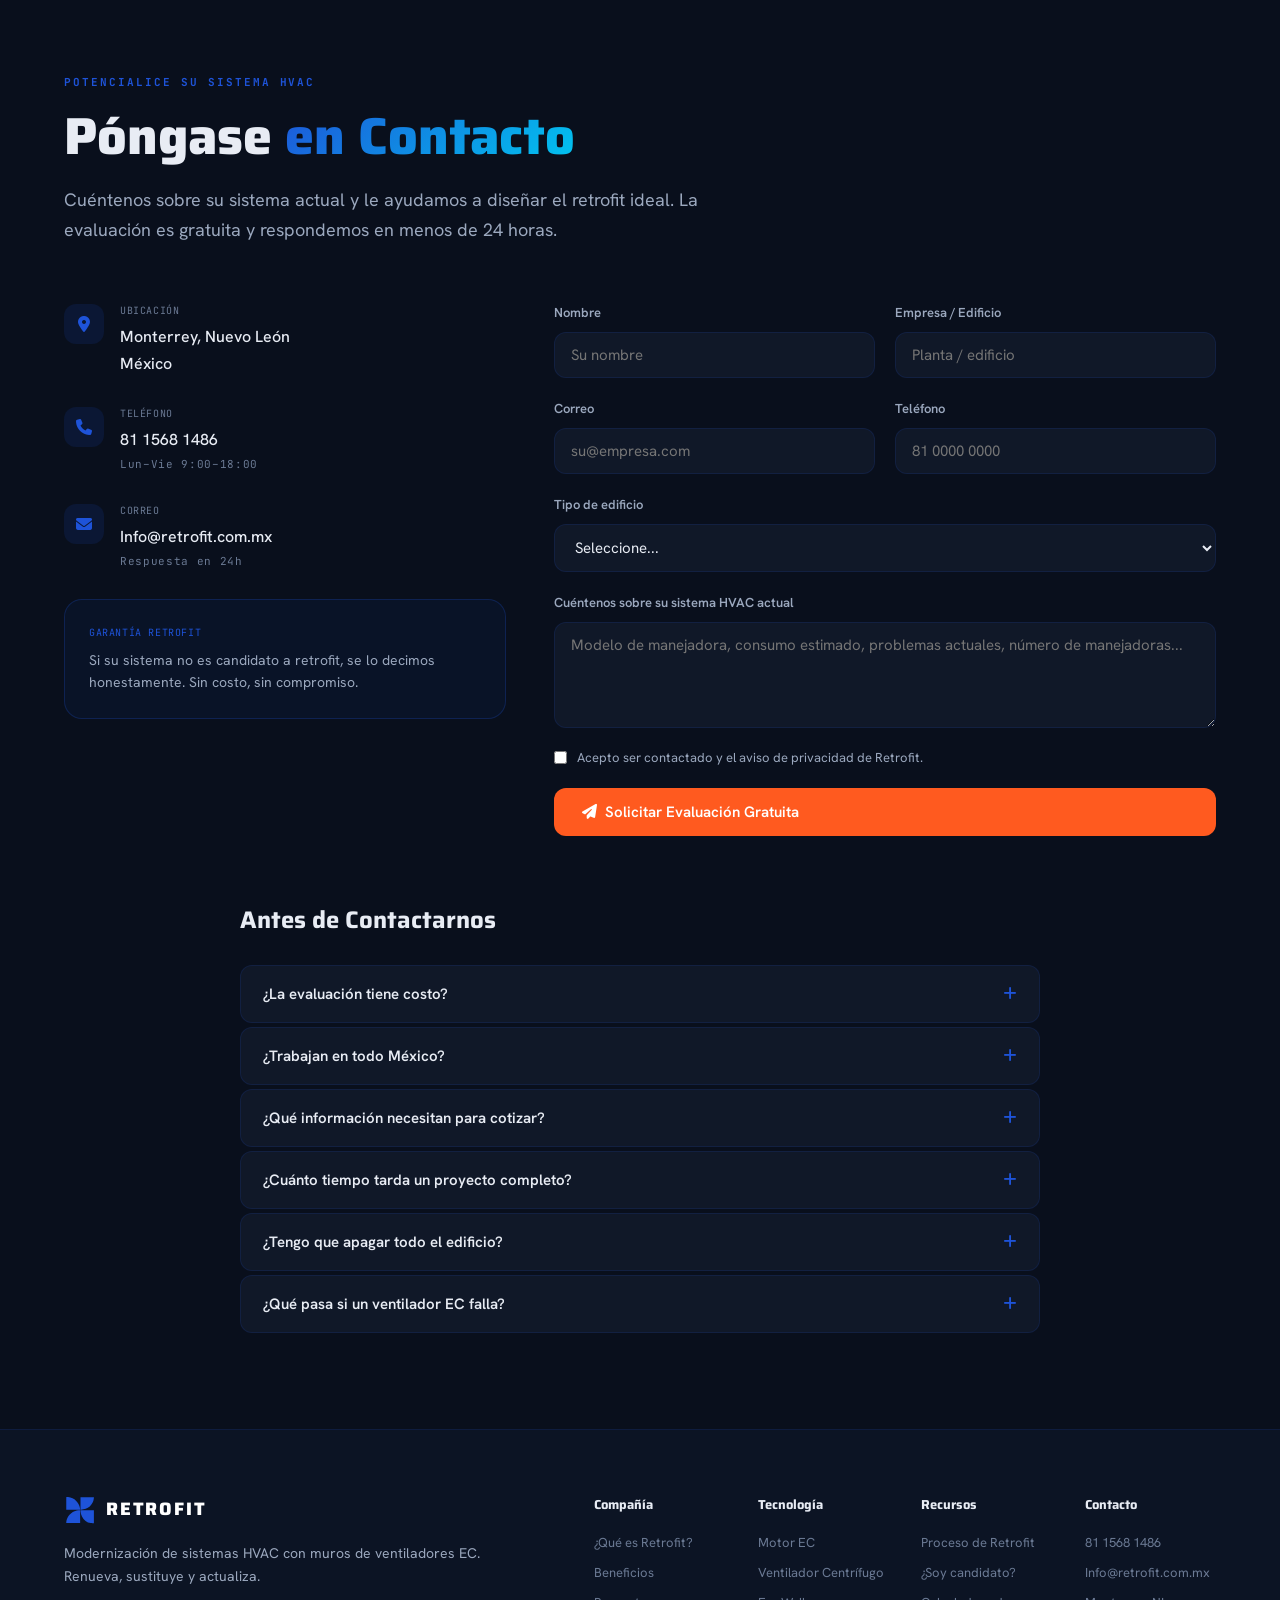
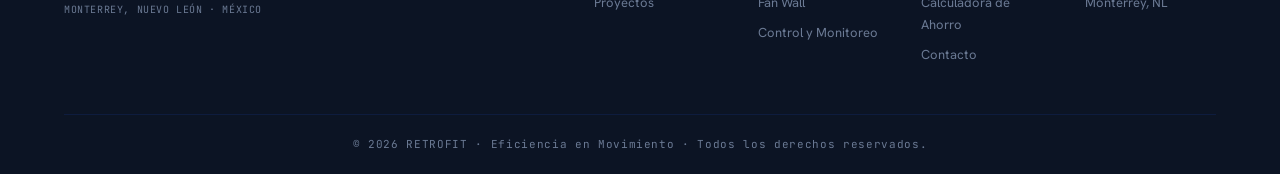
==== commit 3687bc48: "Remove .MX from logo/loader, set loader text to white Co-Authored-By: Claude Sonnet 4.6 <noreply@ant" ====
--- a/index.html
+++ b/index.html
@@ -54,7 +54,7 @@
       <path fill="#1E53D8" fill-rule="evenodd" opacity="0" style="animation:fadeIn 0.8s ease 0.3s forwards" d="M347.80 567.92C321.32 564.04 298.30 546.40 285.91 520.50C280.29 508.75 277.00 496.72 276.25 485.25L275.72 477.00L323.36 477.00L371.00 477.00L371.00 523.00L371.00 569.00L362.25 568.88C357.44 568.81 350.94 568.38 347.80 567.92ZM174.32 560.25C175.43 546.39 181.09 531.07 189.91 518.03C197.57 506.72 215.99 491.42 228.51 485.96C240.94 480.55 256.58 477.07 268.75 477.02L273.00 477.00L273.00 522.50L273.00 568.00L223.35 568.00L173.70 568.00L174.32 560.25ZM174.00 427.50C174.00 402.48 174.34 382.00 174.75 382.01C175.16 382.01 180.45 382.46 186.50 383.00C210.70 385.15 228.70 393.65 245.08 410.64C256.49 422.49 263.53 433.67 267.95 447.02C270.55 454.86 273.00 466.06 273.00 470.07L273.00 473.00L223.50 473.00L174.00 473.00L174.00 427.50ZM275.50 428.50L275.50 384.00L323.39 384.00L371.29 384.00L370.62 391.25C369.61 402.26 367.28 410.49 362.07 421.50C352.05 442.66 334.20 459.04 312.66 466.82C303.67 470.07 288.46 473.00 280.57 473.00L275.50 473.00L275.50 428.50Z"/>
     </svg>
     <style>@keyframes fadeIn{to{opacity:1}}</style>
-    <p class="loader-text">RETROFIT<span>.MX</span></p>
+    <p class="loader-text">RETROFIT</p>
   </div>
 </div>
 
@@ -69,7 +69,7 @@
       <svg class="logo-svg" viewBox="158 366 228 218" fill="none" aria-hidden="true">
         <path fill="#1E53D8" fill-rule="evenodd" d="M347.80 567.92C321.32 564.04 298.30 546.40 285.91 520.50C280.29 508.75 277.00 496.72 276.25 485.25L275.72 477.00L323.36 477.00L371.00 477.00L371.00 523.00L371.00 569.00L362.25 568.88C357.44 568.81 350.94 568.38 347.80 567.92ZM174.32 560.25C175.43 546.39 181.09 531.07 189.91 518.03C197.57 506.72 215.99 491.42 228.51 485.96C240.94 480.55 256.58 477.07 268.75 477.02L273.00 477.00L273.00 522.50L273.00 568.00L223.35 568.00L173.70 568.00L174.32 560.25ZM174.00 427.50C174.00 402.48 174.34 382.00 174.75 382.01C175.16 382.01 180.45 382.46 186.50 383.00C210.70 385.15 228.70 393.65 245.08 410.64C256.49 422.49 263.53 433.67 267.95 447.02C270.55 454.86 273.00 466.06 273.00 470.07L273.00 473.00L223.50 473.00L174.00 473.00L174.00 427.50ZM275.50 428.50L275.50 384.00L323.39 384.00L371.29 384.00L370.62 391.25C369.61 402.26 367.28 410.49 362.07 421.50C352.05 442.66 334.20 459.04 312.66 466.82C303.67 470.07 288.46 473.00 280.57 473.00L275.50 473.00L275.50 428.50Z"/>
       </svg>
-      <span class="logo-text">RETROFIT<span class="logo-mx">.MX</span></span>
+      <span class="logo-text">RETROFIT</span>
     </a>
     <ul class="nav-links" id="navLinks">
       <li><a href="#que-es" class="nav-link">¿Qué es Retrofit?</a></li>
@@ -964,7 +964,7 @@
           <svg class="logo-svg" viewBox="158 366 228 218" fill="none" aria-hidden="true">
             <path fill="#1E53D8" fill-rule="evenodd" d="M347.80 567.92C321.32 564.04 298.30 546.40 285.91 520.50C280.29 508.75 277.00 496.72 276.25 485.25L275.72 477.00L323.36 477.00L371.00 477.00L371.00 523.00L371.00 569.00L362.25 568.88C357.44 568.81 350.94 568.38 347.80 567.92ZM174.32 560.25C175.43 546.39 181.09 531.07 189.91 518.03C197.57 506.72 215.99 491.42 228.51 485.96C240.94 480.55 256.58 477.07 268.75 477.02L273.00 477.00L273.00 522.50L273.00 568.00L223.35 568.00L173.70 568.00L174.32 560.25ZM174.00 427.50C174.00 402.48 174.34 382.00 174.75 382.01C175.16 382.01 180.45 382.46 186.50 383.00C210.70 385.15 228.70 393.65 245.08 410.64C256.49 422.49 263.53 433.67 267.95 447.02C270.55 454.86 273.00 466.06 273.00 470.07L273.00 473.00L223.50 473.00L174.00 473.00L174.00 427.50ZM275.50 428.50L275.50 384.00L323.39 384.00L371.29 384.00L370.62 391.25C369.61 402.26 367.28 410.49 362.07 421.50C352.05 442.66 334.20 459.04 312.66 466.82C303.67 470.07 288.46 473.00 280.57 473.00L275.50 473.00L275.50 428.50Z"/>
           </svg>
-          <span class="logo-text">RETROFIT<span class="logo-mx">.MX</span></span>
+          <span class="logo-text">RETROFIT</span>
         </a>
         <p>Modernización de sistemas HVAC con muros de ventiladores EC. Renueva, sustituye y actualiza.</p>
         <div class="footer-location mono">MONTERREY, NUEVO LEÓN · MÉXICO</div>
--- a/css/style.css
+++ b/css/style.css
@@ -78,9 +78,8 @@
   font-family: var(--font-display);
   font-size: 18px; font-weight: 700;
   letter-spacing: 0.2em;
-  color: var(--text-2);
-}
-.loader-text span { color: var(--brand); }
+  color: #ffffff;
+}
 
 /* ─── CURSOR ─────────────────────────────────────────────── */
 .cursor, .cursor-follower {
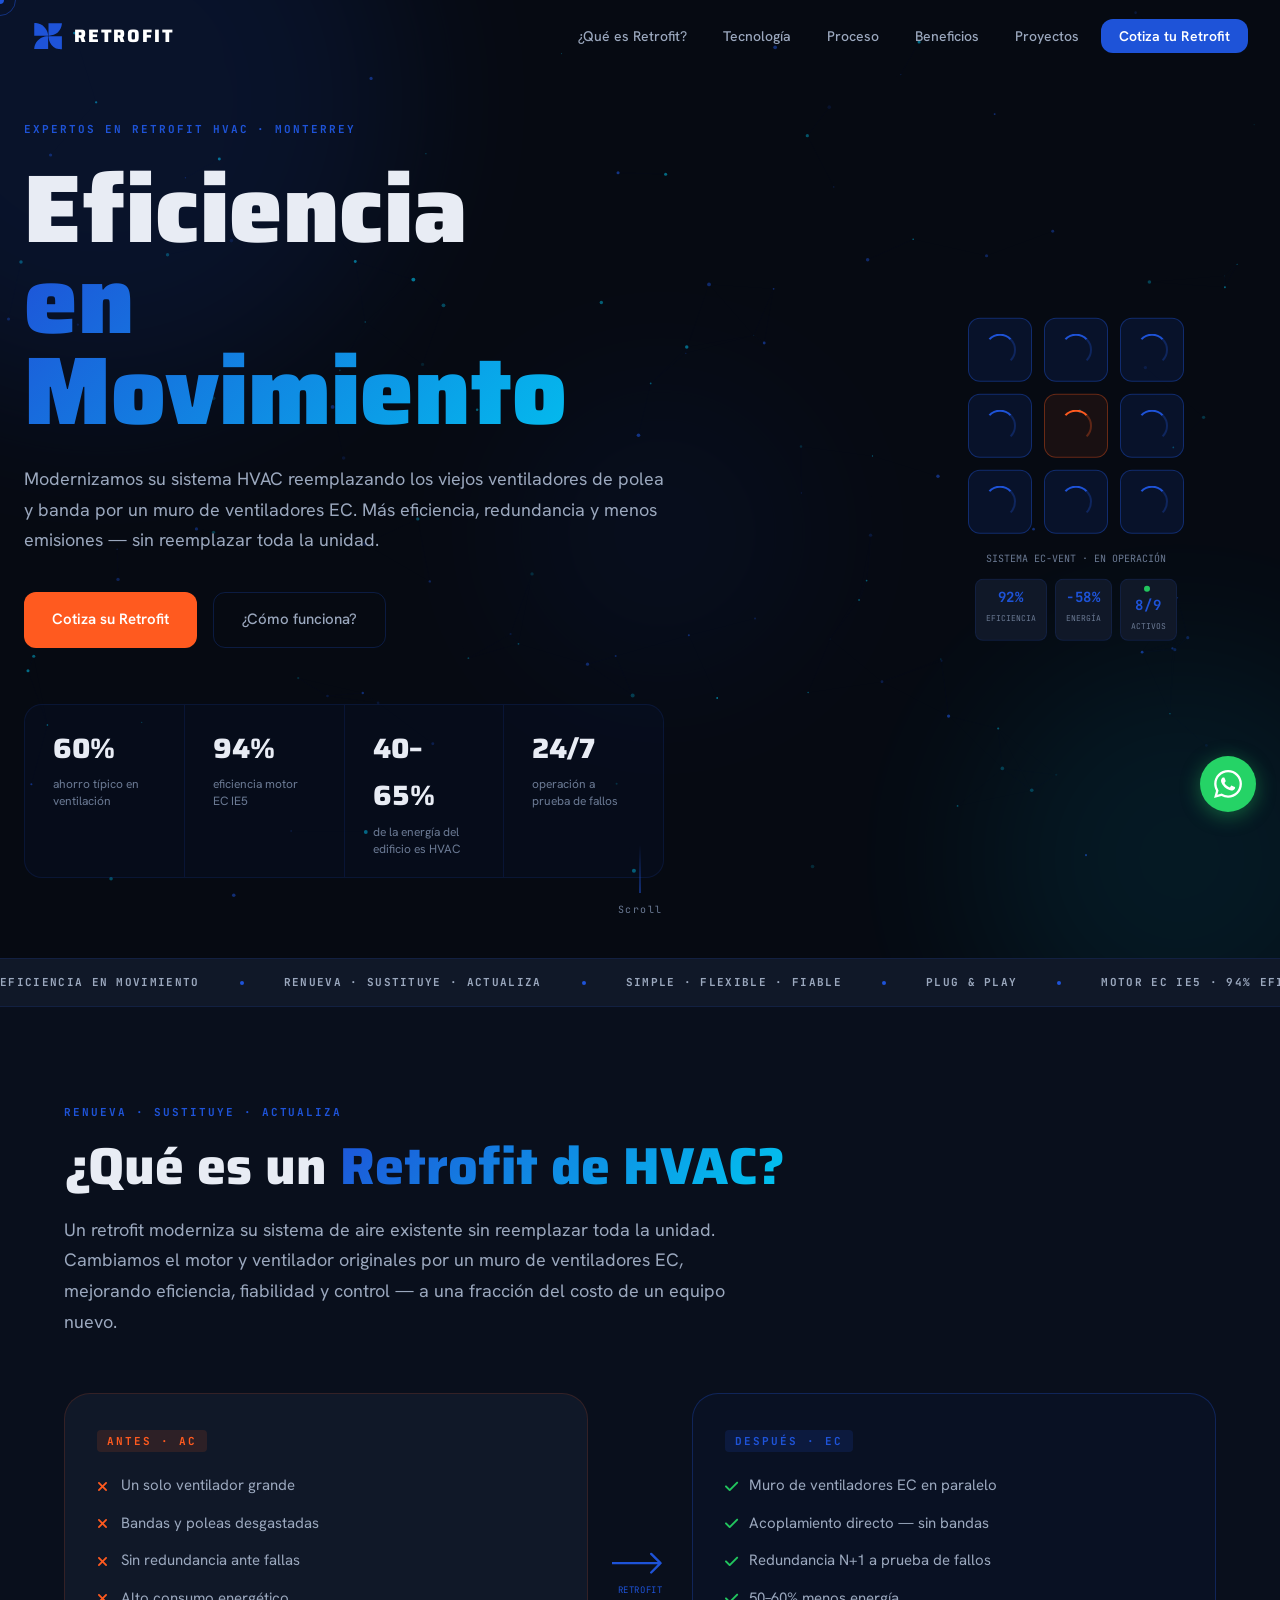
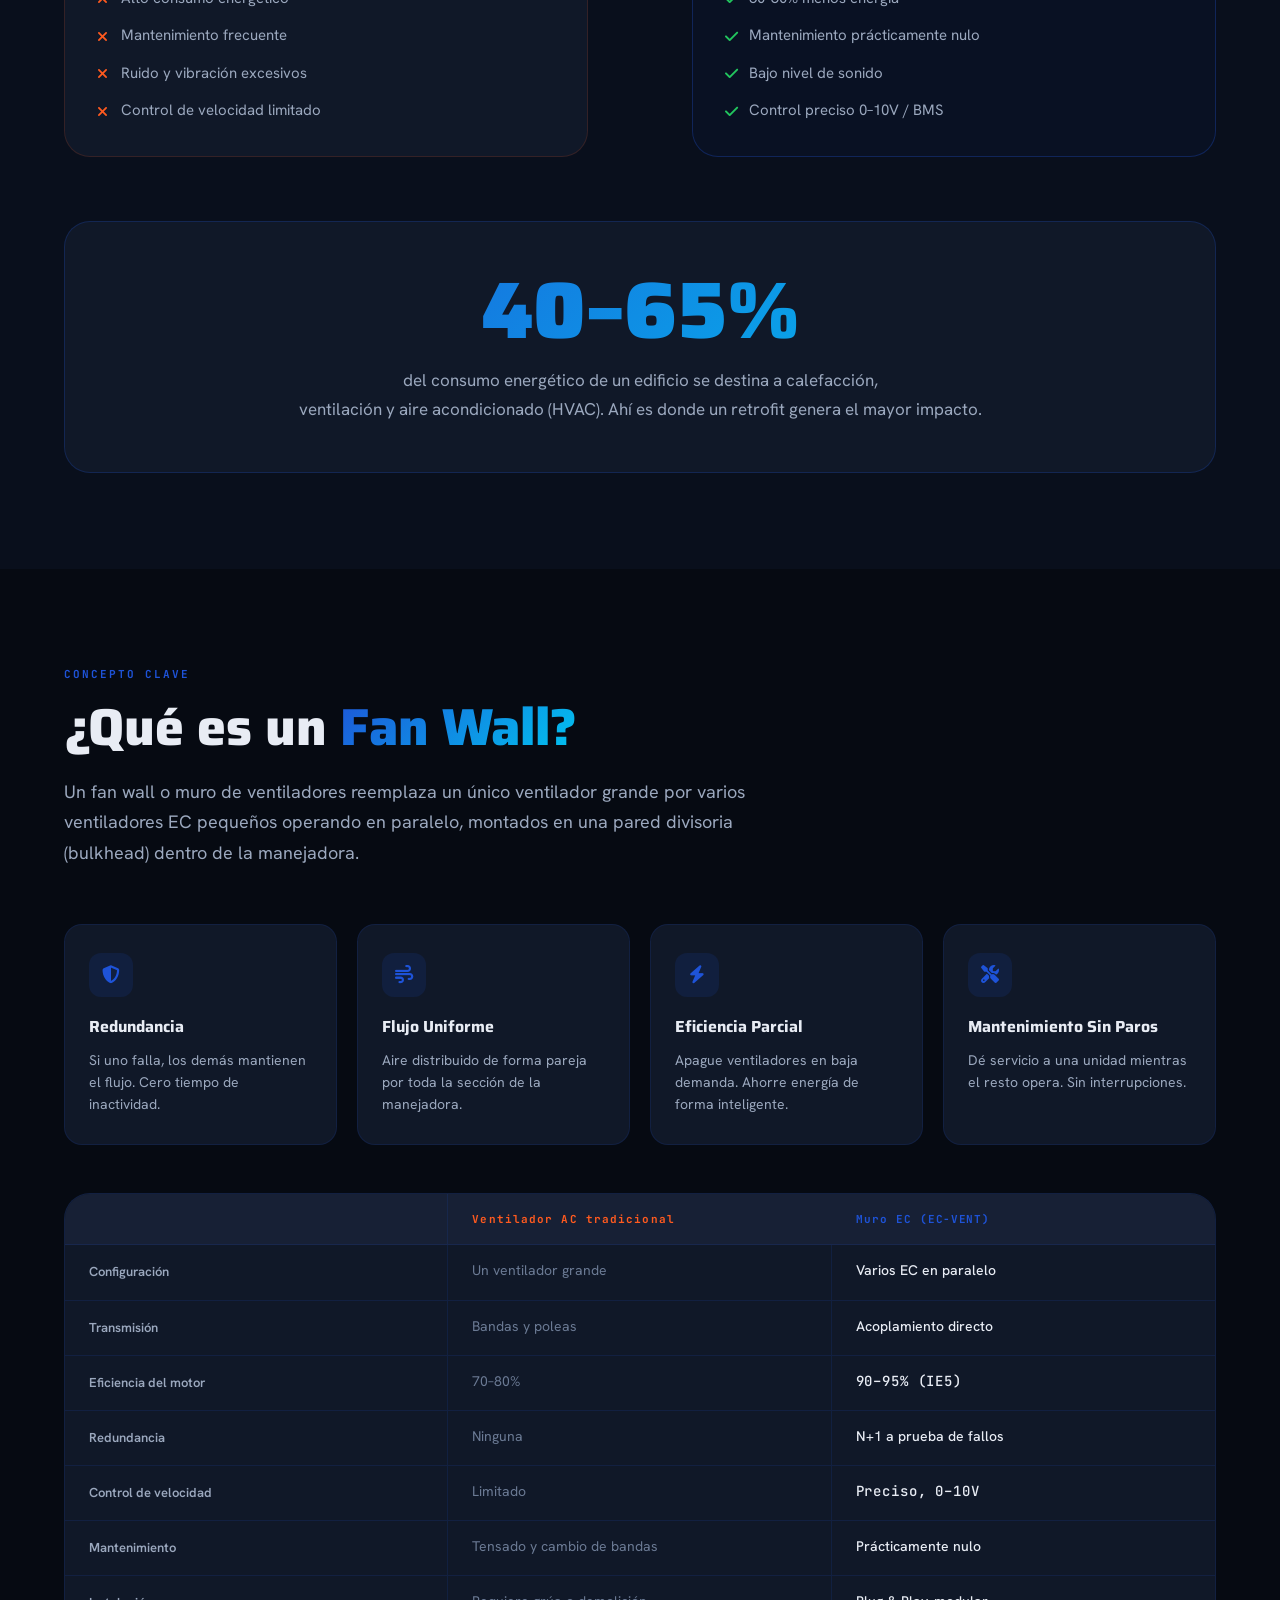
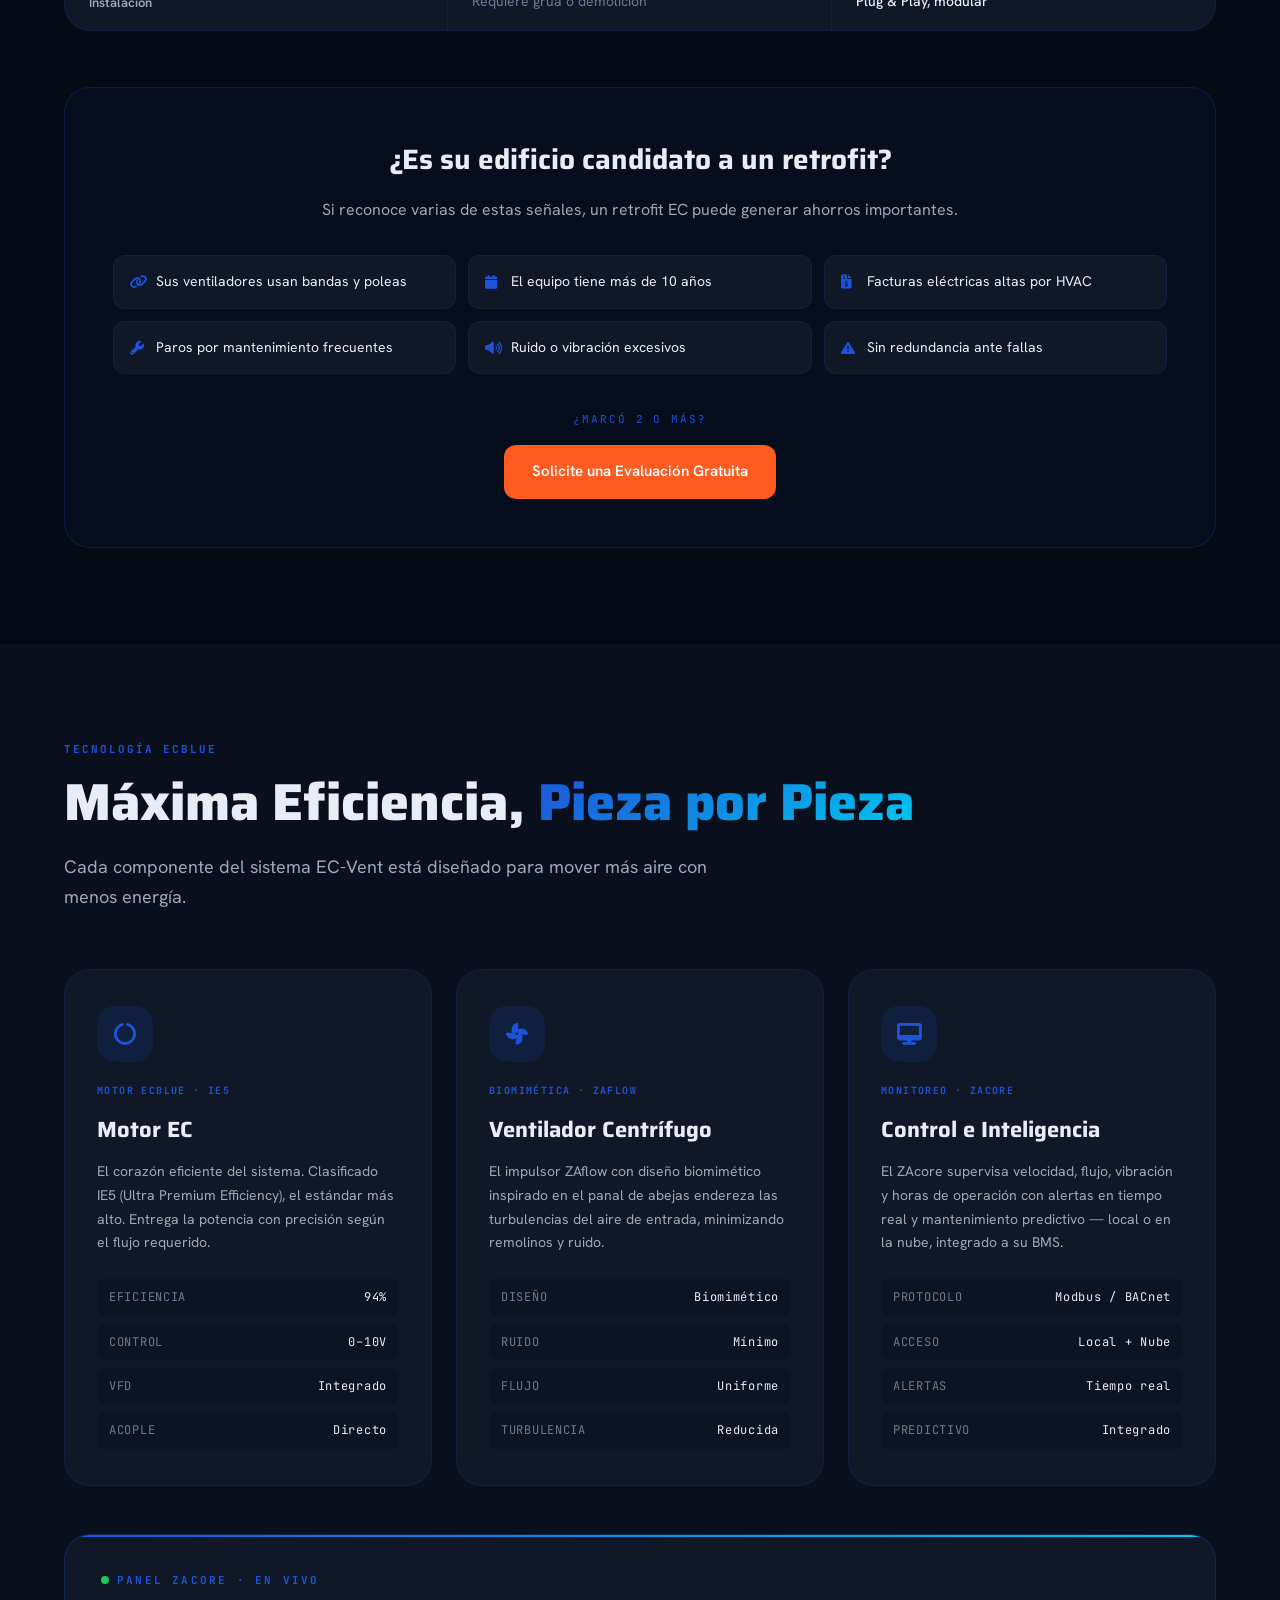
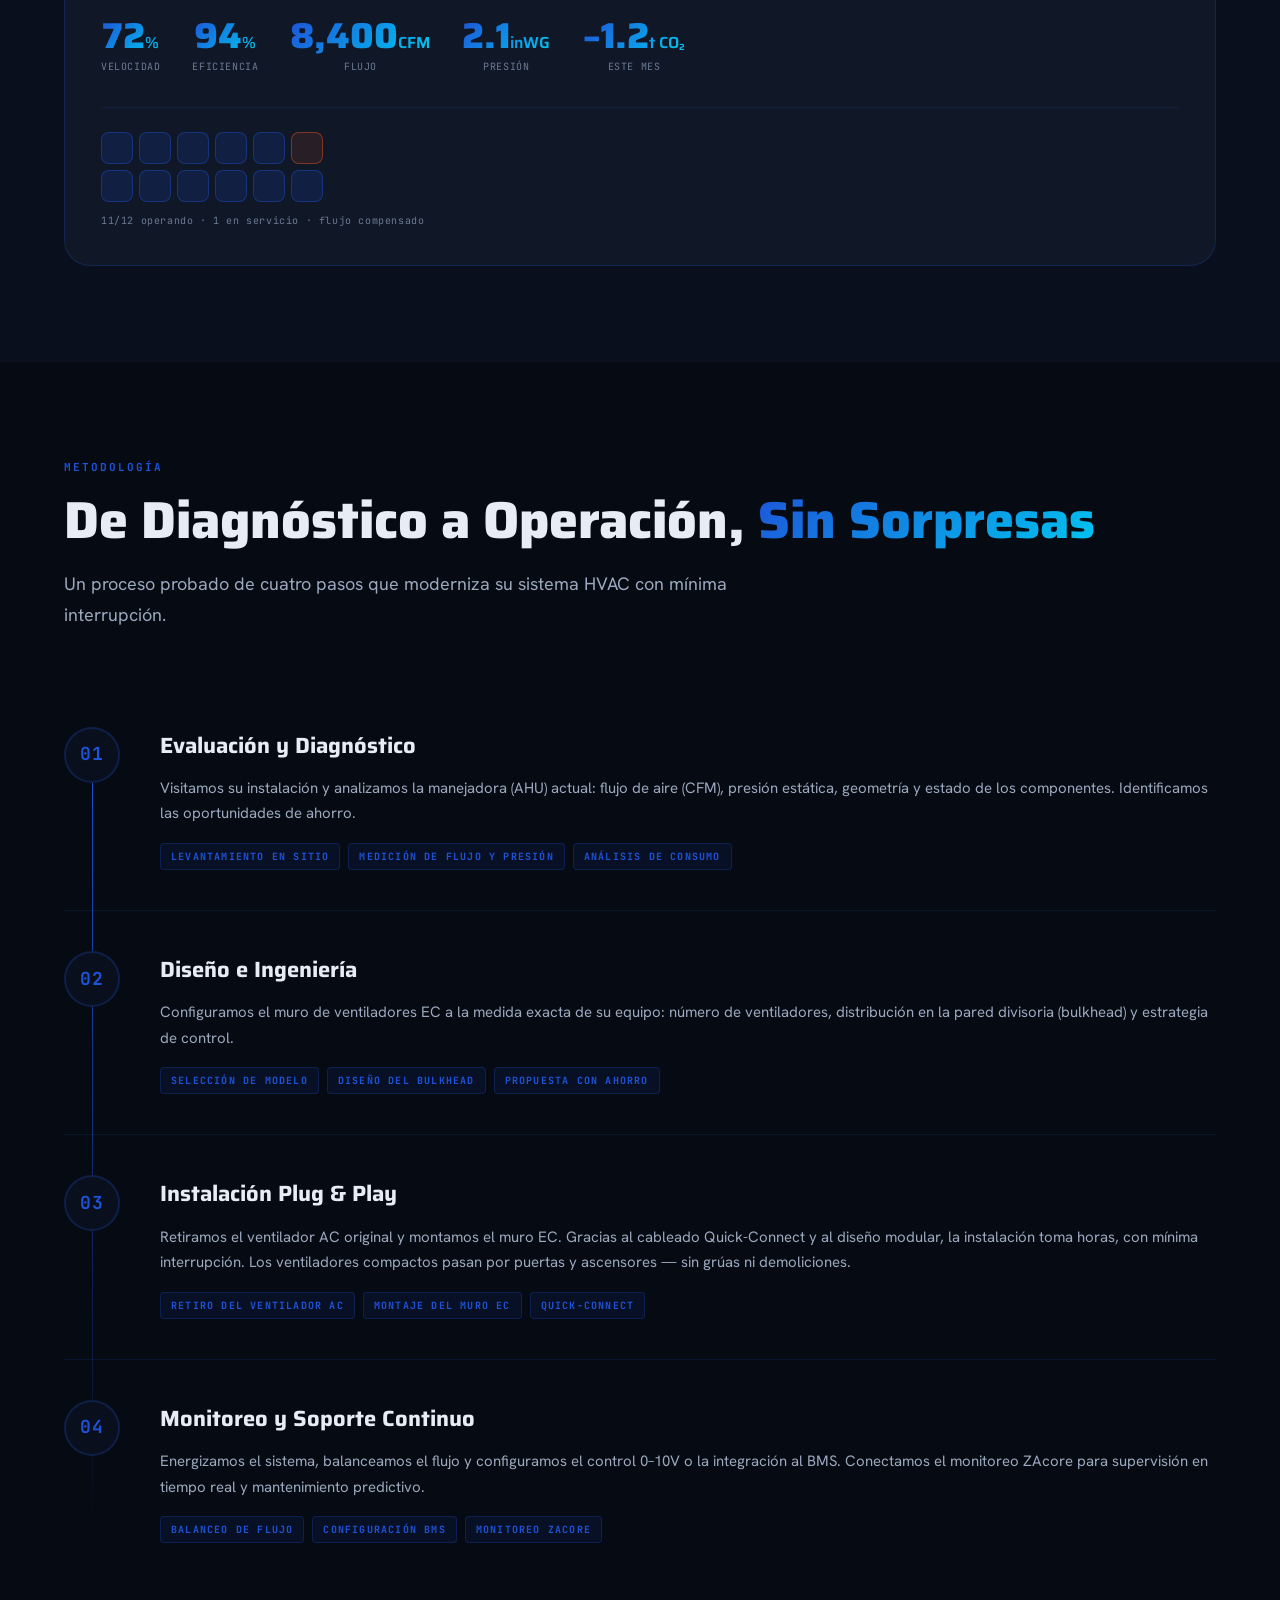
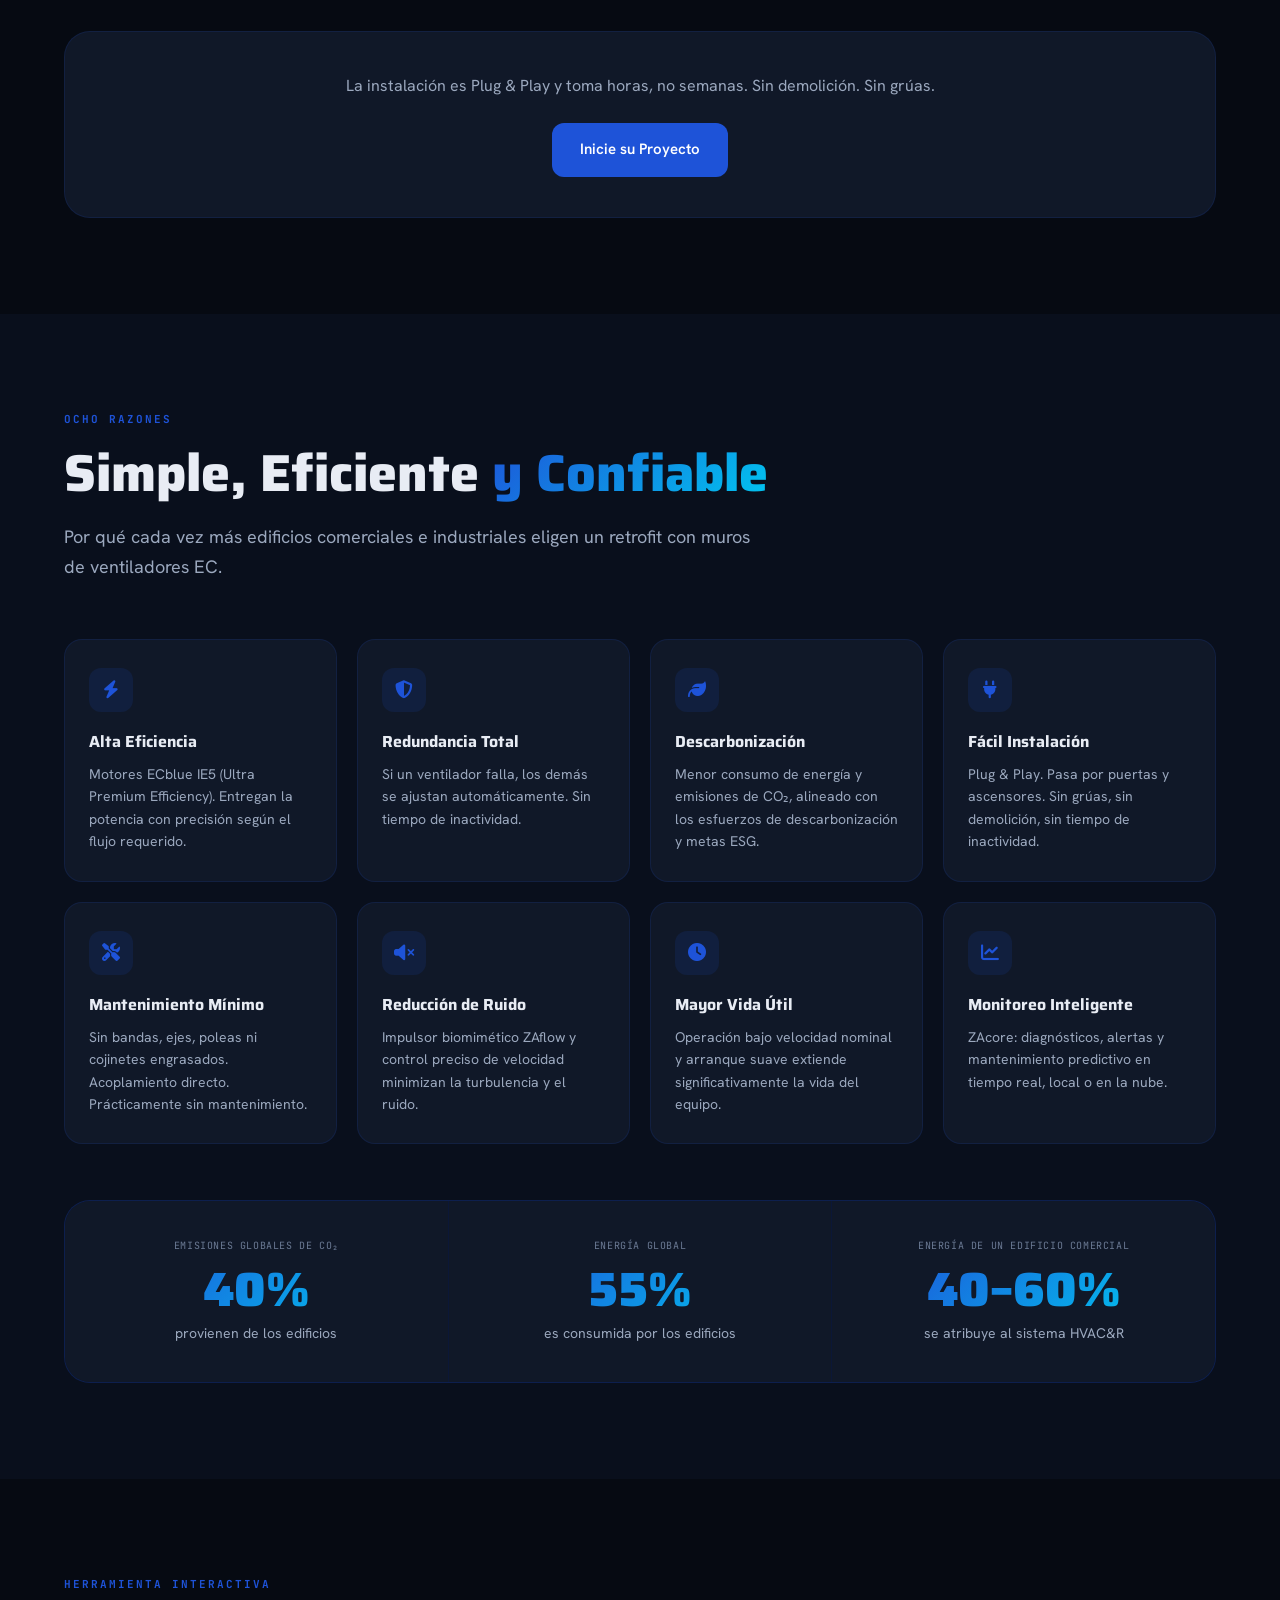
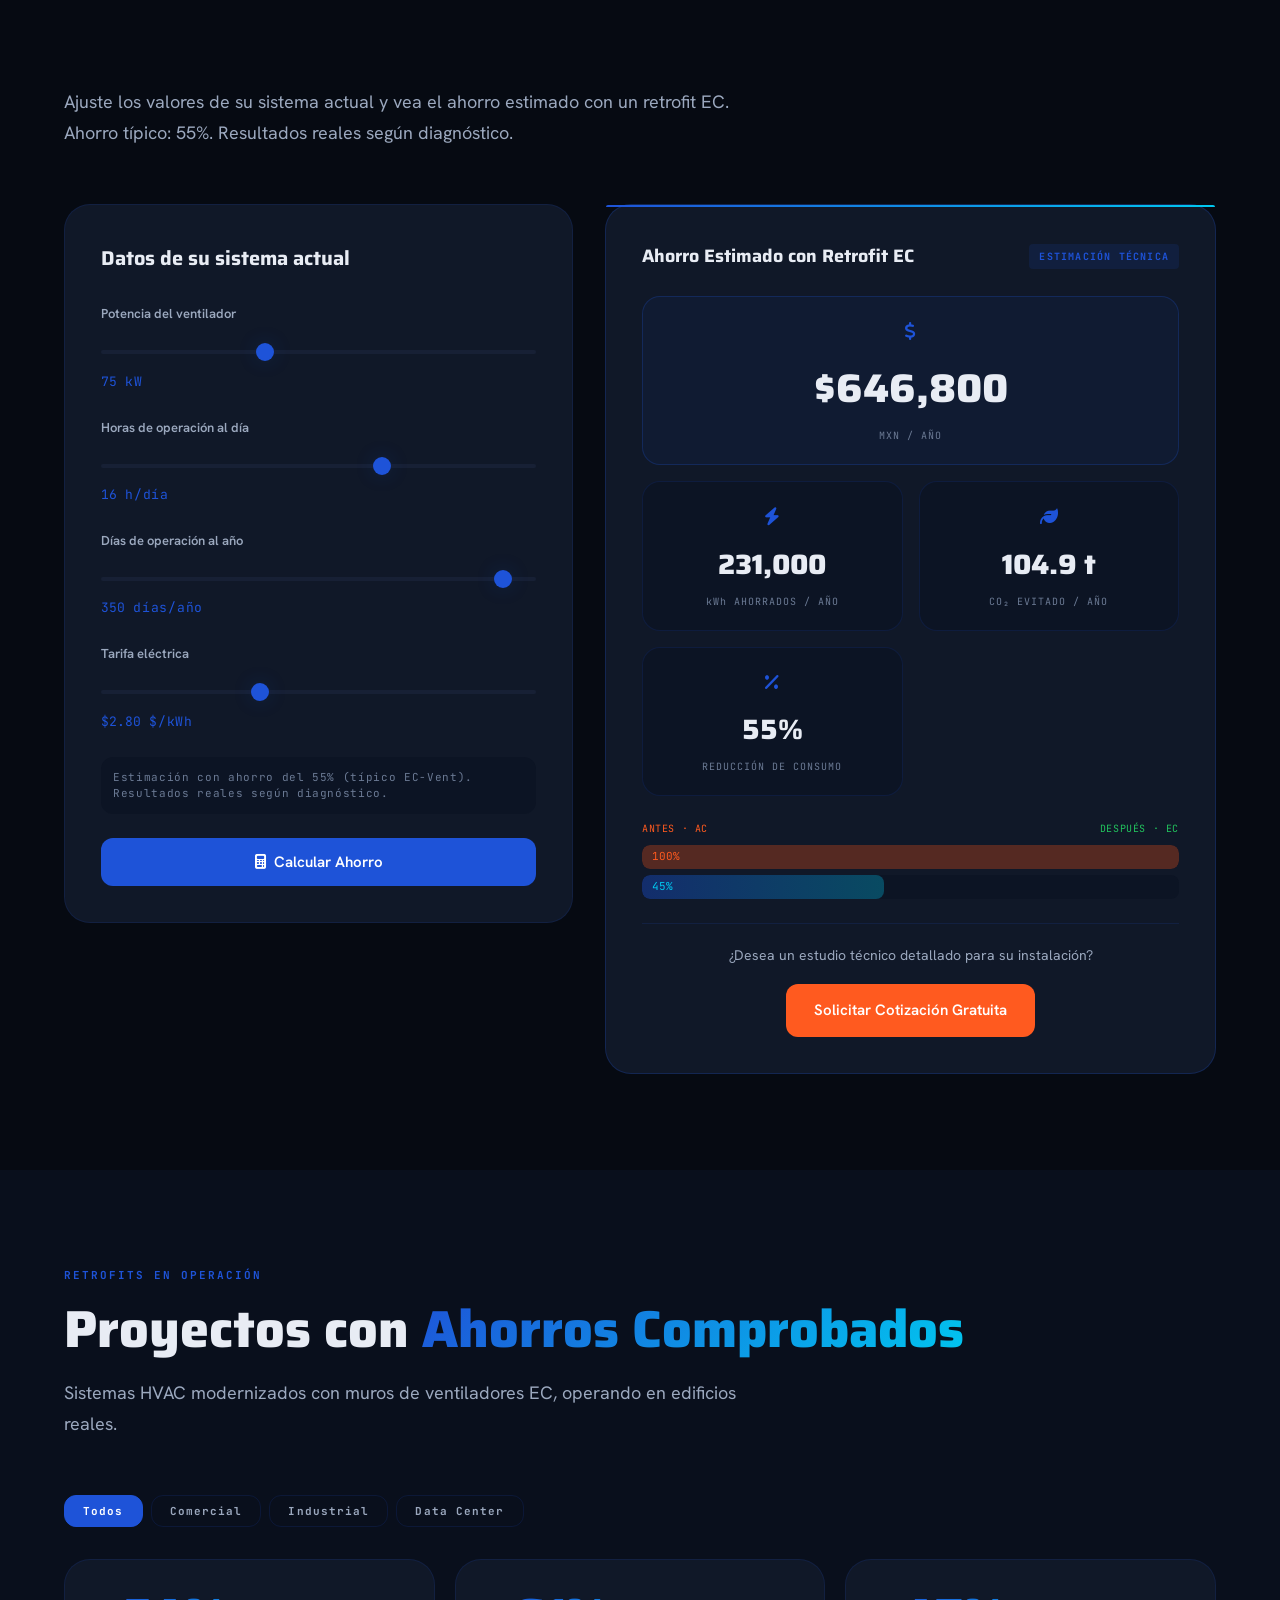
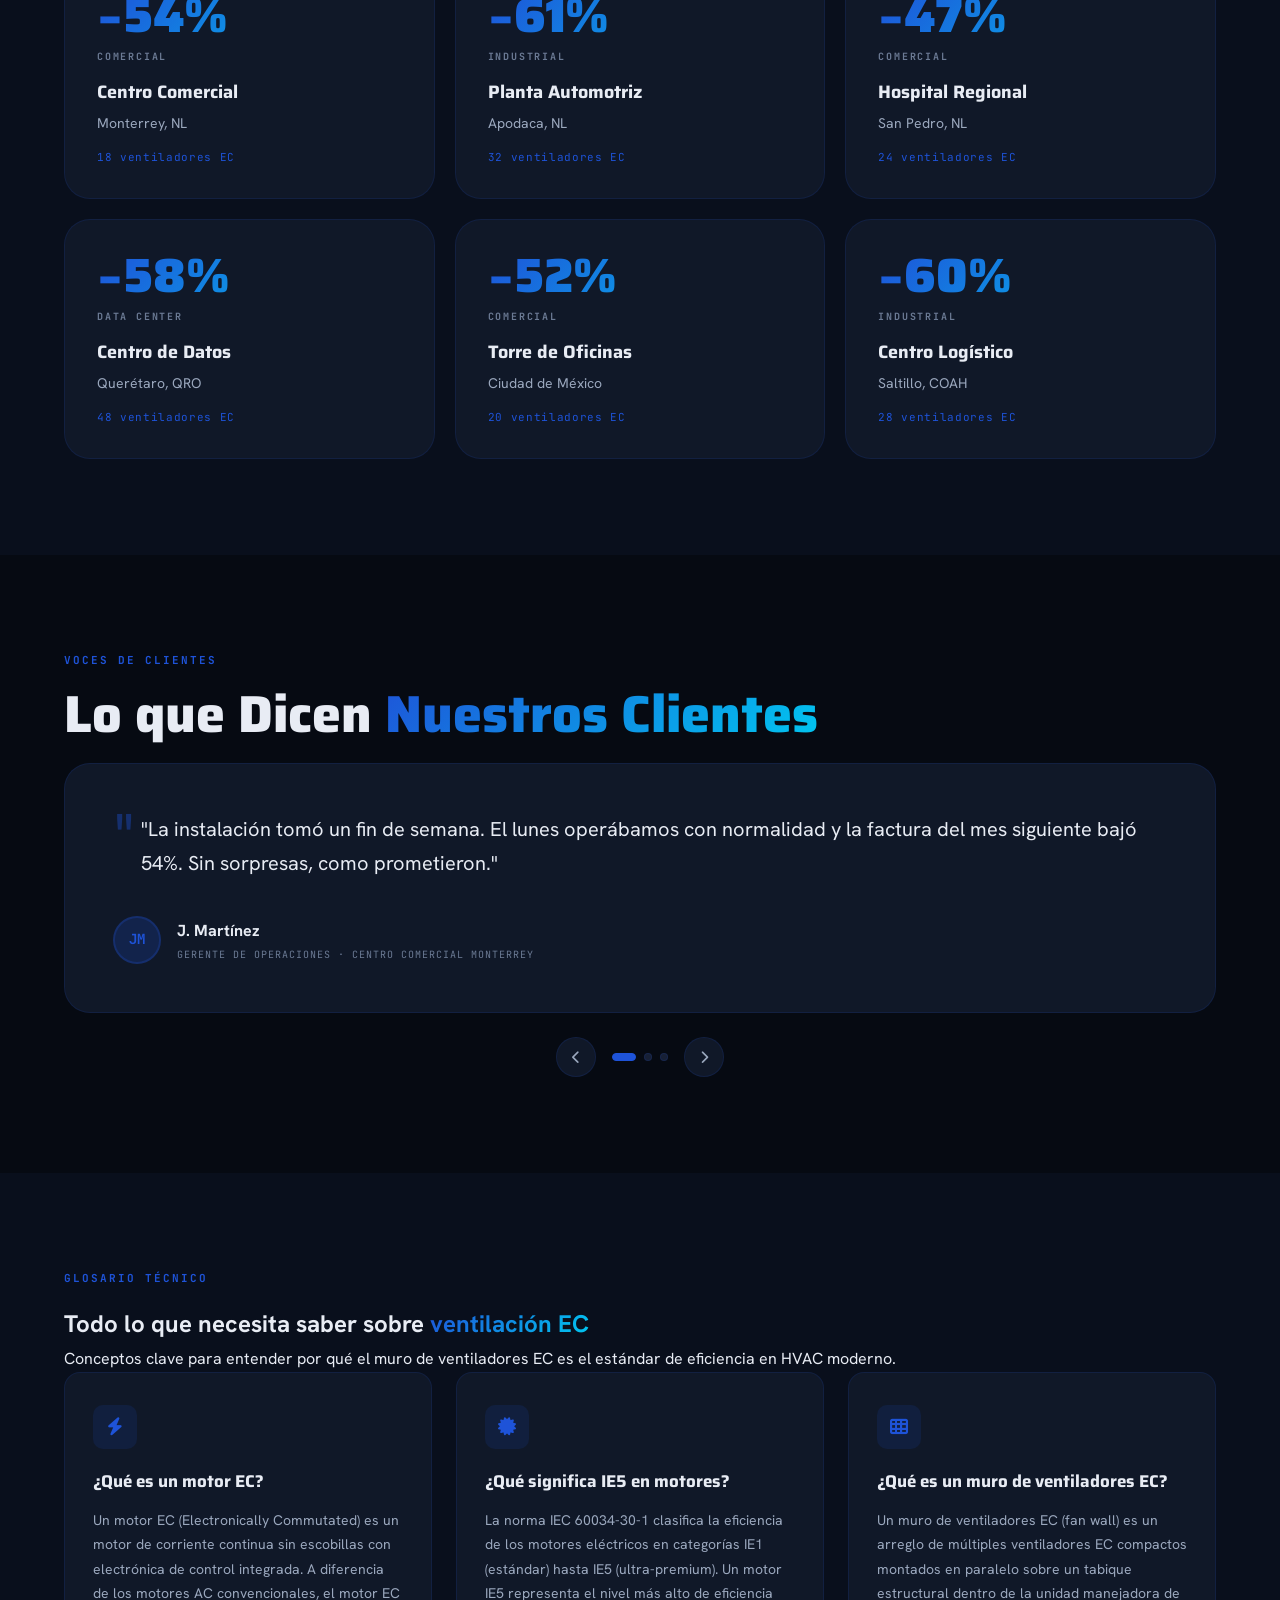
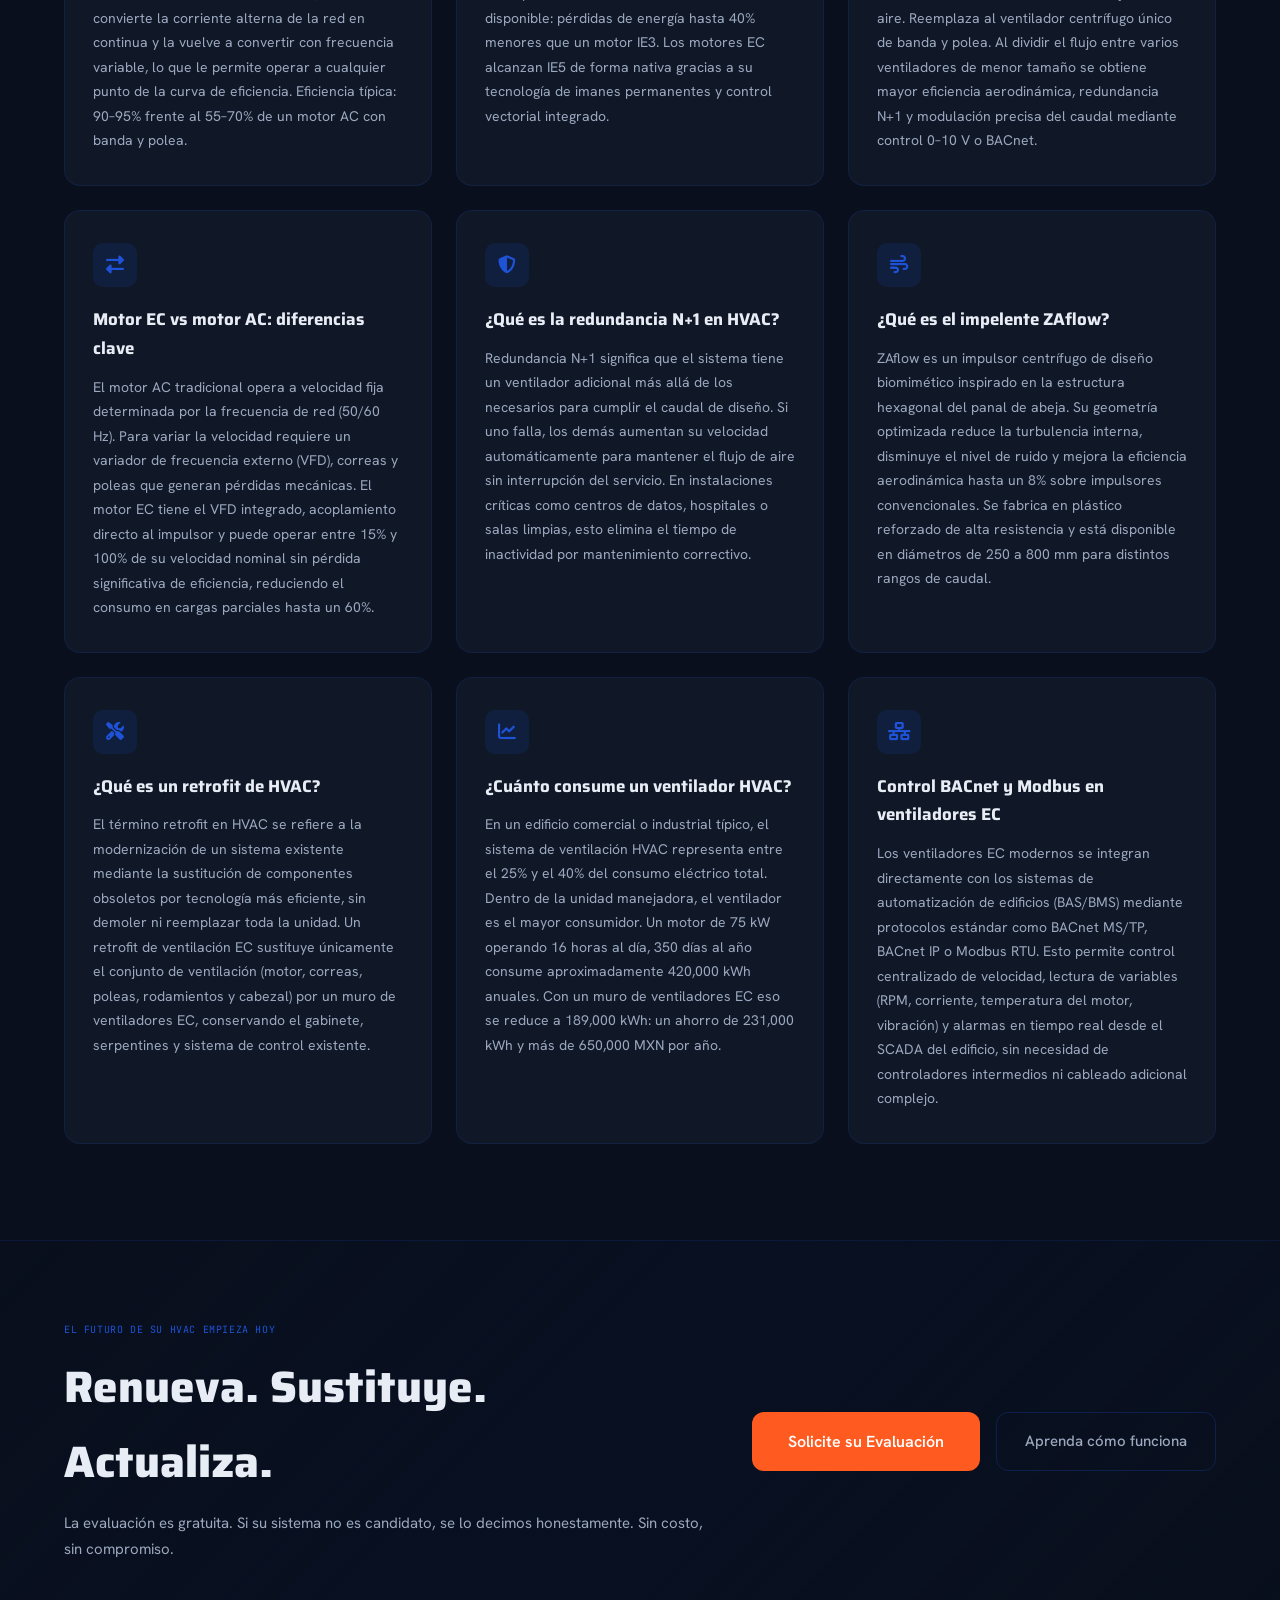
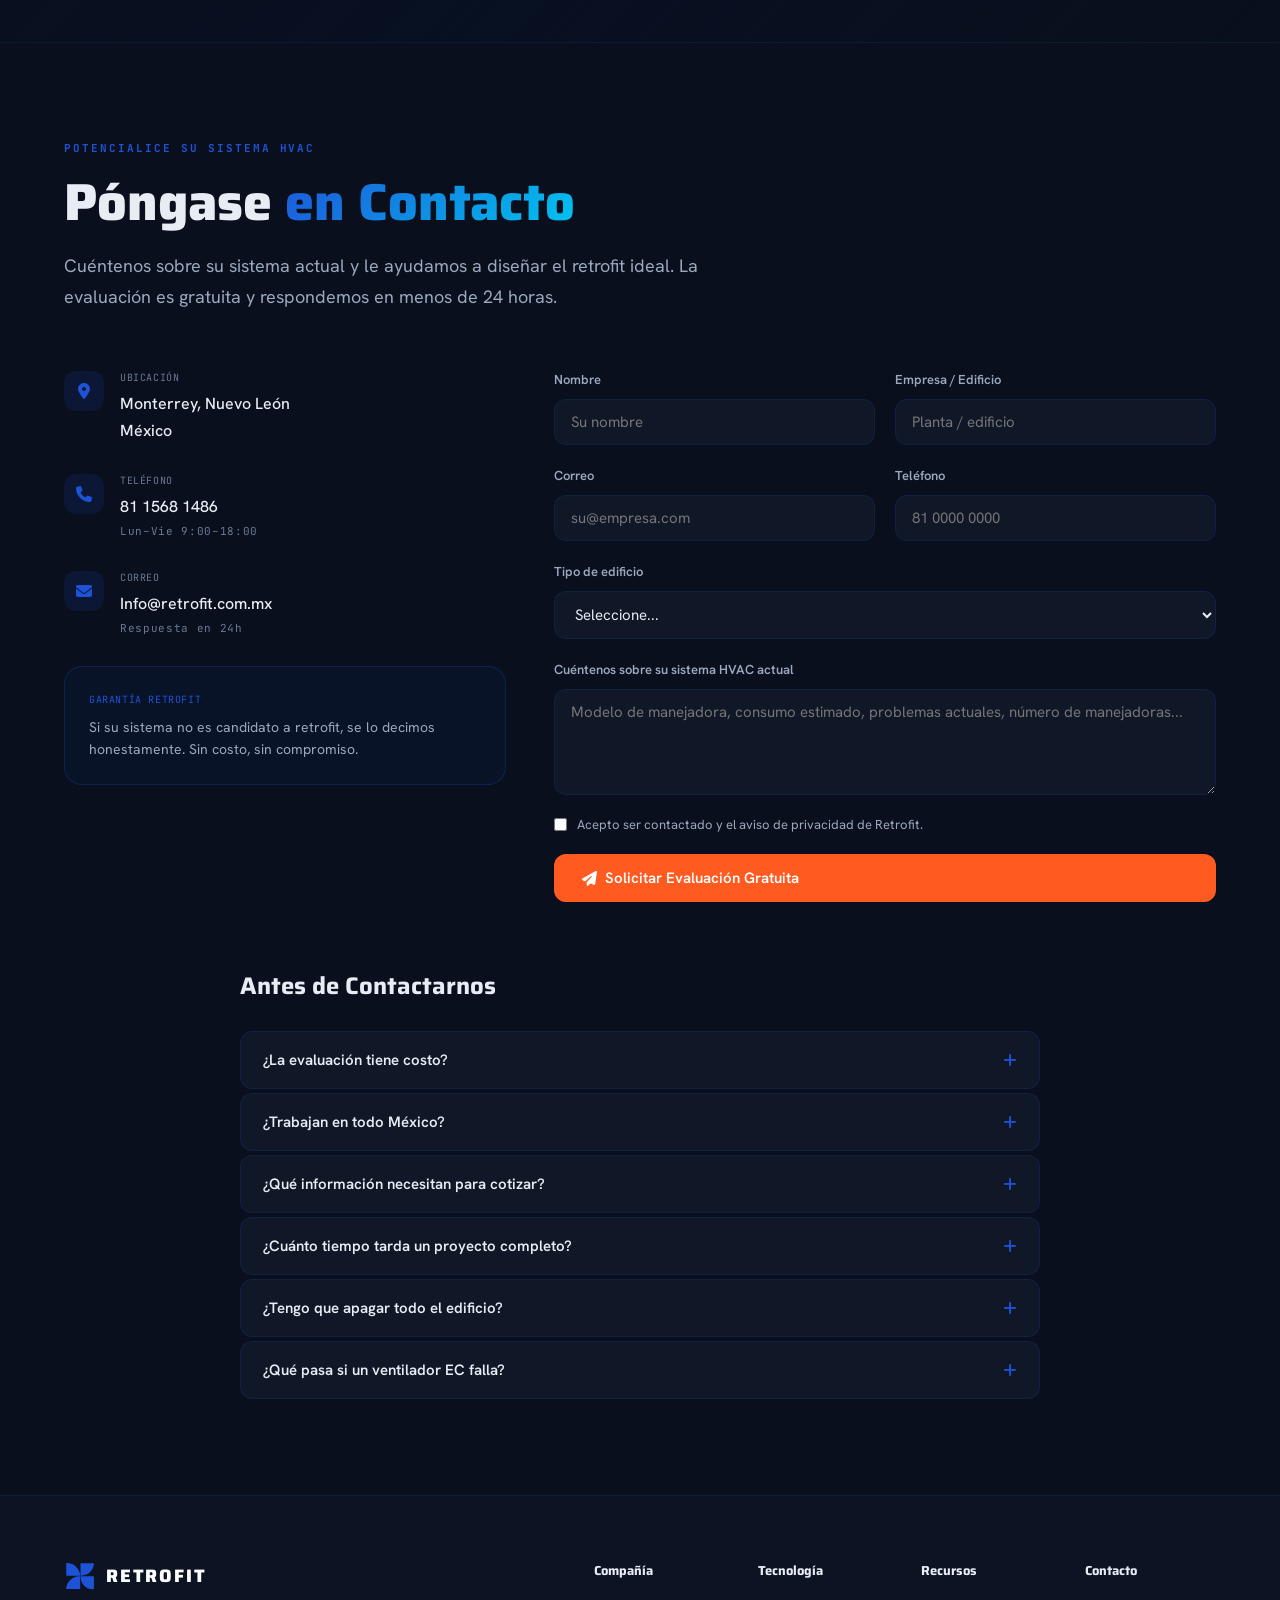
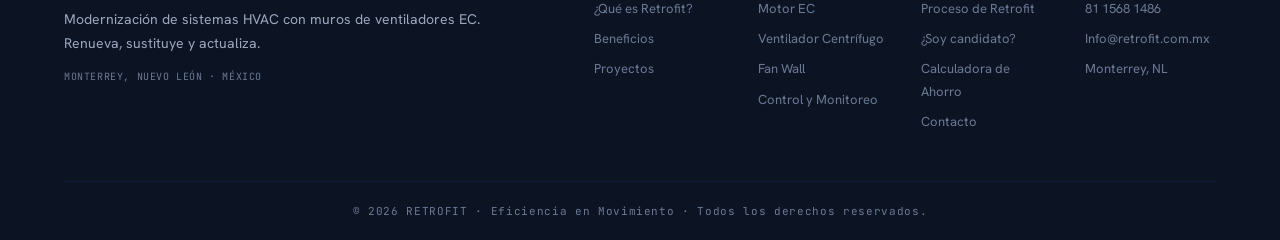
==== commit fd2e3b96: "Add WhatsApp floating button and SEO glossary section - Floating WhatsApp button (bottom-right, wa.m" ====
--- a/index.html
+++ b/index.html
@@ -22,7 +22,12 @@
     {"@type":"Question","name":"¿Qué es un retrofit de HVAC?","acceptedAnswer":{"@type":"Answer","text":"Un retrofit moderniza su sistema de aire existente sin reemplazar toda la unidad. Se sustituye el ventilador de polea y banda original por un muro de ventiladores EC, mejorando eficiencia, fiabilidad y control a una fracción del costo de un equipo nuevo."}},
     {"@type":"Question","name":"¿Cuánto puede ahorrar con un muro de ventiladores EC?","acceptedAnswer":{"@type":"Answer","text":"El ahorro típico es de 50–60% en el consumo de ventilación. Proyectos en México han registrado reducciones entre 47% y 61% dependiendo del sistema y perfil de operación."}},
     {"@type":"Question","name":"¿Cuánto tarda la instalación?","acceptedAnswer":{"@type":"Answer","text":"La instalación es Plug & Play y toma horas, no semanas. Los ventiladores compactos pasan por puertas y ascensores sin necesidad de grúas ni demoliciones, con interrupción mínima a la operación."}},
-    {"@type":"Question","name":"¿Qué pasa si un ventilador EC falla?","acceptedAnswer":{"@type":"Answer","text":"El sistema tiene redundancia N+1. Si un ventilador falla, los demás aumentan su velocidad automáticamente para mantener el flujo de aire. Cero tiempo de inactividad durante mantenimiento o reparaciones."}}
+    {"@type":"Question","name":"¿Qué pasa si un ventilador EC falla?","acceptedAnswer":{"@type":"Answer","text":"El sistema tiene redundancia N+1. Si un ventilador falla, los demás aumentan su velocidad automáticamente para mantener el flujo de aire. Cero tiempo de inactividad durante mantenimiento o reparaciones."}},
+    {"@type":"Question","name":"¿Qué es un motor EC?","acceptedAnswer":{"@type":"Answer","text":"Un motor EC (Electronically Commutated) es un motor de corriente continua sin escobillas con electrónica de control integrada. Opera con eficiencia de 90–95% frente al 55–70% de un motor AC convencional, y tiene el variador de frecuencia integrado para control preciso de velocidad sin componentes mecánicos adicionales."}},
+    {"@type":"Question","name":"¿Qué significa IE5 en motores eléctricos?","acceptedAnswer":{"@type":"Answer","text":"IE5 es la máxima categoría de eficiencia energética según la norma IEC 60034-30-1, denominada Ultra-Premium. Los motores EC alcanzan IE5 de forma nativa gracias a su tecnología de imanes permanentes, con pérdidas de energía hasta 40% menores que un motor IE3 estándar."}},
+    {"@type":"Question","name":"¿Qué es un muro de ventiladores EC?","acceptedAnswer":{"@type":"Answer","text":"Un muro de ventiladores EC es un arreglo de múltiples ventiladores EC compactos montados en paralelo sobre un tabique dentro de la unidad manejadora de aire. Reemplaza al ventilador centrífugo único de banda y polea con mayor eficiencia, redundancia N+1 y control de caudal preciso por protocolo 0–10 V, BACnet o Modbus."}},
+    {"@type":"Question","name":"¿Cuánto consume un ventilador HVAC típico?","acceptedAnswer":{"@type":"Answer","text":"Un ventilador de 75 kW operando 16 horas al día, 350 días al año consume aproximadamente 420,000 kWh anuales. Con un muro de ventiladores EC eso se reduce a 189,000 kWh, generando un ahorro de más de 650,000 MXN por año en tarifas de media tensión."}},
+    {"@type":"Question","name":"¿Qué es BACnet en sistemas HVAC?","acceptedAnswer":{"@type":"Answer","text":"BACnet (Building Automation and Control Networks) es el protocolo estándar ASHRAE/ISO para la automatización de edificios. Los ventiladores EC se integran por BACnet MS/TP o BACnet IP directamente al BMS del edificio, permitiendo control centralizado, monitoreo en tiempo real y alarmas sin controladores adicionales."}}
   ]}
   </script>
 
@@ -811,6 +816,74 @@
   </div>
 </section>
 
+<!-- SEO GLOSARIO -->
+<section id="glosario" class="section section-dark">
+  <div class="container">
+    <div class="section-header reveal">
+      <div class="section-label mono">GLOSARIO TÉCNICO</div>
+      <h2>Todo lo que necesita saber sobre <span class="gradient-text">ventilación EC</span></h2>
+      <p class="section-sub">Conceptos clave para entender por qué el muro de ventiladores EC es el estándar de eficiencia en HVAC moderno.</p>
+    </div>
+    <div class="glosario-grid">
+
+      <div class="glosario-card reveal" data-delay="0">
+        <div class="glosario-icon"><i class="fas fa-bolt"></i></div>
+        <h3>¿Qué es un motor EC?</h3>
+        <p>Un motor EC (Electronically Commutated) es un motor de corriente continua sin escobillas con electrónica de control integrada. A diferencia de los motores AC convencionales, el motor EC convierte la corriente alterna de la red en continua y la vuelve a convertir con frecuencia variable, lo que le permite operar a cualquier punto de la curva de eficiencia. Eficiencia típica: 90–95% frente al 55–70% de un motor AC con banda y polea.</p>
+      </div>
+
+      <div class="glosario-card reveal" data-delay="80">
+        <div class="glosario-icon"><i class="fas fa-certificate"></i></div>
+        <h3>¿Qué significa IE5 en motores?</h3>
+        <p>La norma IEC 60034-30-1 clasifica la eficiencia de los motores eléctricos en categorías IE1 (estándar) hasta IE5 (ultra-premium). Un motor IE5 representa el nivel más alto de eficiencia disponible: pérdidas de energía hasta 40% menores que un motor IE3. Los motores EC alcanzan IE5 de forma nativa gracias a su tecnología de imanes permanentes y control vectorial integrado.</p>
+      </div>
+
+      <div class="glosario-card reveal" data-delay="160">
+        <div class="glosario-icon"><i class="fas fa-th"></i></div>
+        <h3>¿Qué es un muro de ventiladores EC?</h3>
+        <p>Un muro de ventiladores EC (fan wall) es un arreglo de múltiples ventiladores EC compactos montados en paralelo sobre un tabique estructural dentro de la unidad manejadora de aire. Reemplaza al ventilador centrífugo único de banda y polea. Al dividir el flujo entre varios ventiladores de menor tamaño se obtiene mayor eficiencia aerodinámica, redundancia N+1 y modulación precisa del caudal mediante control 0–10 V o BACnet.</p>
+      </div>
+
+      <div class="glosario-card reveal" data-delay="0">
+        <div class="glosario-icon"><i class="fas fa-exchange-alt"></i></div>
+        <h3>Motor EC vs motor AC: diferencias clave</h3>
+        <p>El motor AC tradicional opera a velocidad fija determinada por la frecuencia de red (50/60 Hz). Para variar la velocidad requiere un variador de frecuencia externo (VFD), correas y poleas que generan pérdidas mecánicas. El motor EC tiene el VFD integrado, acoplamiento directo al impulsor y puede operar entre 15% y 100% de su velocidad nominal sin pérdida significativa de eficiencia, reduciendo el consumo en cargas parciales hasta un 60%.</p>
+      </div>
+
+      <div class="glosario-card reveal" data-delay="80">
+        <div class="glosario-icon"><i class="fas fa-shield-alt"></i></div>
+        <h3>¿Qué es la redundancia N+1 en HVAC?</h3>
+        <p>Redundancia N+1 significa que el sistema tiene un ventilador adicional más allá de los necesarios para cumplir el caudal de diseño. Si uno falla, los demás aumentan su velocidad automáticamente para mantener el flujo de aire sin interrupción del servicio. En instalaciones críticas como centros de datos, hospitales o salas limpias, esto elimina el tiempo de inactividad por mantenimiento correctivo.</p>
+      </div>
+
+      <div class="glosario-card reveal" data-delay="160">
+        <div class="glosario-icon"><i class="fas fa-wind"></i></div>
+        <h3>¿Qué es el impelente ZAflow?</h3>
+        <p>ZAflow es un impulsor centrífugo de diseño biomimético inspirado en la estructura hexagonal del panal de abeja. Su geometría optimizada reduce la turbulencia interna, disminuye el nivel de ruido y mejora la eficiencia aerodinámica hasta un 8% sobre impulsores convencionales. Se fabrica en plástico reforzado de alta resistencia y está disponible en diámetros de 250 a 800 mm para distintos rangos de caudal.</p>
+      </div>
+
+      <div class="glosario-card reveal" data-delay="0">
+        <div class="glosario-icon"><i class="fas fa-tools"></i></div>
+        <h3>¿Qué es un retrofit de HVAC?</h3>
+        <p>El término retrofit en HVAC se refiere a la modernización de un sistema existente mediante la sustitución de componentes obsoletos por tecnología más eficiente, sin demoler ni reemplazar toda la unidad. Un retrofit de ventilación EC sustituye únicamente el conjunto de ventilación (motor, correas, poleas, rodamientos y cabezal) por un muro de ventiladores EC, conservando el gabinete, serpentines y sistema de control existente.</p>
+      </div>
+
+      <div class="glosario-card reveal" data-delay="80">
+        <div class="glosario-icon"><i class="fas fa-chart-line"></i></div>
+        <h3>¿Cuánto consume un ventilador HVAC?</h3>
+        <p>En un edificio comercial o industrial típico, el sistema de ventilación HVAC representa entre el 25% y el 40% del consumo eléctrico total. Dentro de la unidad manejadora, el ventilador es el mayor consumidor. Un motor de 75 kW operando 16 horas al día, 350 días al año consume aproximadamente 420,000 kWh anuales. Con un muro de ventiladores EC eso se reduce a 189,000 kWh: un ahorro de 231,000 kWh y más de 650,000 MXN por año.</p>
+      </div>
+
+      <div class="glosario-card reveal" data-delay="160">
+        <div class="glosario-icon"><i class="fas fa-network-wired"></i></div>
+        <h3>Control BACnet y Modbus en ventiladores EC</h3>
+        <p>Los ventiladores EC modernos se integran directamente con los sistemas de automatización de edificios (BAS/BMS) mediante protocolos estándar como BACnet MS/TP, BACnet IP o Modbus RTU. Esto permite control centralizado de velocidad, lectura de variables (RPM, corriente, temperatura del motor, vibración) y alarmas en tiempo real desde el SCADA del edificio, sin necesidad de controladores intermedios ni cableado adicional complejo.</p>
+      </div>
+
+    </div>
+  </div>
+</section>
+
 <!-- CTA BAND -->
 <section class="cta-band">
   <div class="container">
@@ -1012,6 +1085,11 @@
   </div>
 </footer>
 
+<!-- WHATSAPP BUTTON -->
+<a class="whatsapp-btn" href="https://wa.me/528115681486" target="_blank" rel="noopener" aria-label="Contactar por WhatsApp">
+  <svg viewBox="0 0 24 24" fill="currentColor" width="28" height="28"><path d="M17.472 14.382c-.297-.149-1.758-.867-2.03-.967-.273-.099-.471-.148-.67.15-.197.297-.767.966-.94 1.164-.173.199-.347.223-.644.075-.297-.15-1.255-.463-2.39-1.475-.883-.788-1.48-1.761-1.653-2.059-.173-.297-.018-.458.13-.606.134-.133.298-.347.446-.52.149-.174.198-.298.298-.497.099-.198.05-.371-.025-.52-.075-.149-.669-1.612-.916-2.207-.242-.579-.487-.5-.669-.51-.173-.008-.371-.01-.57-.01-.198 0-.52.074-.792.372-.272.297-1.04 1.016-1.04 2.479 0 1.462 1.065 2.875 1.213 3.074.149.198 2.096 3.2 5.077 4.487.709.306 1.262.489 1.694.625.712.227 1.36.195 1.871.118.571-.085 1.758-.719 2.006-1.413.248-.694.248-1.289.173-1.413-.074-.124-.272-.198-.57-.347m-5.421 7.403h-.004a9.87 9.87 0 01-5.031-1.378l-.361-.214-3.741.982.998-3.648-.235-.374a9.86 9.86 0 01-1.51-5.26c.001-5.45 4.436-9.884 9.888-9.884 2.64 0 5.122 1.03 6.988 2.898a9.825 9.825 0 012.893 6.994c-.003 5.45-4.437 9.884-9.885 9.884m8.413-18.297A11.815 11.815 0 0012.05 0C5.495 0 .16 5.335.157 11.892c0 2.096.547 4.142 1.588 5.945L.057 24l6.305-1.654a11.882 11.882 0 005.683 1.448h.005c6.554 0 11.89-5.335 11.893-11.893a11.821 11.821 0 00-3.48-8.413z"/></svg>
+</a>
+
 <!-- BACK TO TOP -->
 <button class="back-to-top" id="backToTop" aria-label="Volver arriba">
   <i class="fas fa-arrow-up"></i>
--- a/css/style.css
+++ b/css/style.css
@@ -1048,4 +1048,66 @@
 @media (max-width: 480px) {
   .beneficios-grid { grid-template-columns: 1fr; }
   .footer-links { grid-template-columns: 1fr; }
-}
+  .hero-title { font-size: 40px; }
+  .glosario-grid { grid-template-columns: 1fr; }
+}
+
+/* ─── GLOSARIO SEO ──────────────────────────────────────── */
+.glosario-grid {
+  display: grid;
+  grid-template-columns: repeat(3, 1fr);
+  gap: 24px;
+}
+.glosario-card {
+  background: var(--surface);
+  border: 1px solid var(--border);
+  border-radius: 16px;
+  padding: 32px 28px;
+  transition: border-color 0.2s var(--ease-mech), transform 0.2s var(--ease-mech);
+}
+.glosario-card:hover {
+  border-color: var(--brand);
+  transform: translateY(-4px);
+}
+.glosario-icon {
+  width: 44px; height: 44px;
+  background: rgba(30,83,216,0.12);
+  border-radius: 10px;
+  display: flex; align-items: center; justify-content: center;
+  color: var(--brand);
+  font-size: 18px;
+  margin-bottom: 18px;
+}
+.glosario-card h3 {
+  font-family: var(--font-display);
+  font-size: 17px; font-weight: 700;
+  margin-bottom: 12px;
+  color: var(--text);
+}
+.glosario-card p {
+  font-size: 14px; line-height: 1.75;
+  color: var(--text-2);
+}
+
+@media (max-width: 1024px) {
+  .glosario-grid { grid-template-columns: repeat(2, 1fr); }
+}
+
+/* ─── WHATSAPP BUTTON ───────────────────────────────────── */
+.whatsapp-btn {
+  position: fixed;
+  bottom: 88px;
+  right: 24px;
+  z-index: 999;
+  width: 56px; height: 56px;
+  background: #25D366;
+  border-radius: 50%;
+  display: flex; align-items: center; justify-content: center;
+  color: #fff;
+  box-shadow: 0 4px 20px rgba(37,211,102,0.4);
+  transition: transform 0.2s var(--ease-mech), box-shadow 0.2s var(--ease-mech);
+}
+.whatsapp-btn:hover {
+  transform: scale(1.1);
+  box-shadow: 0 6px 28px rgba(37,211,102,0.55);
+}
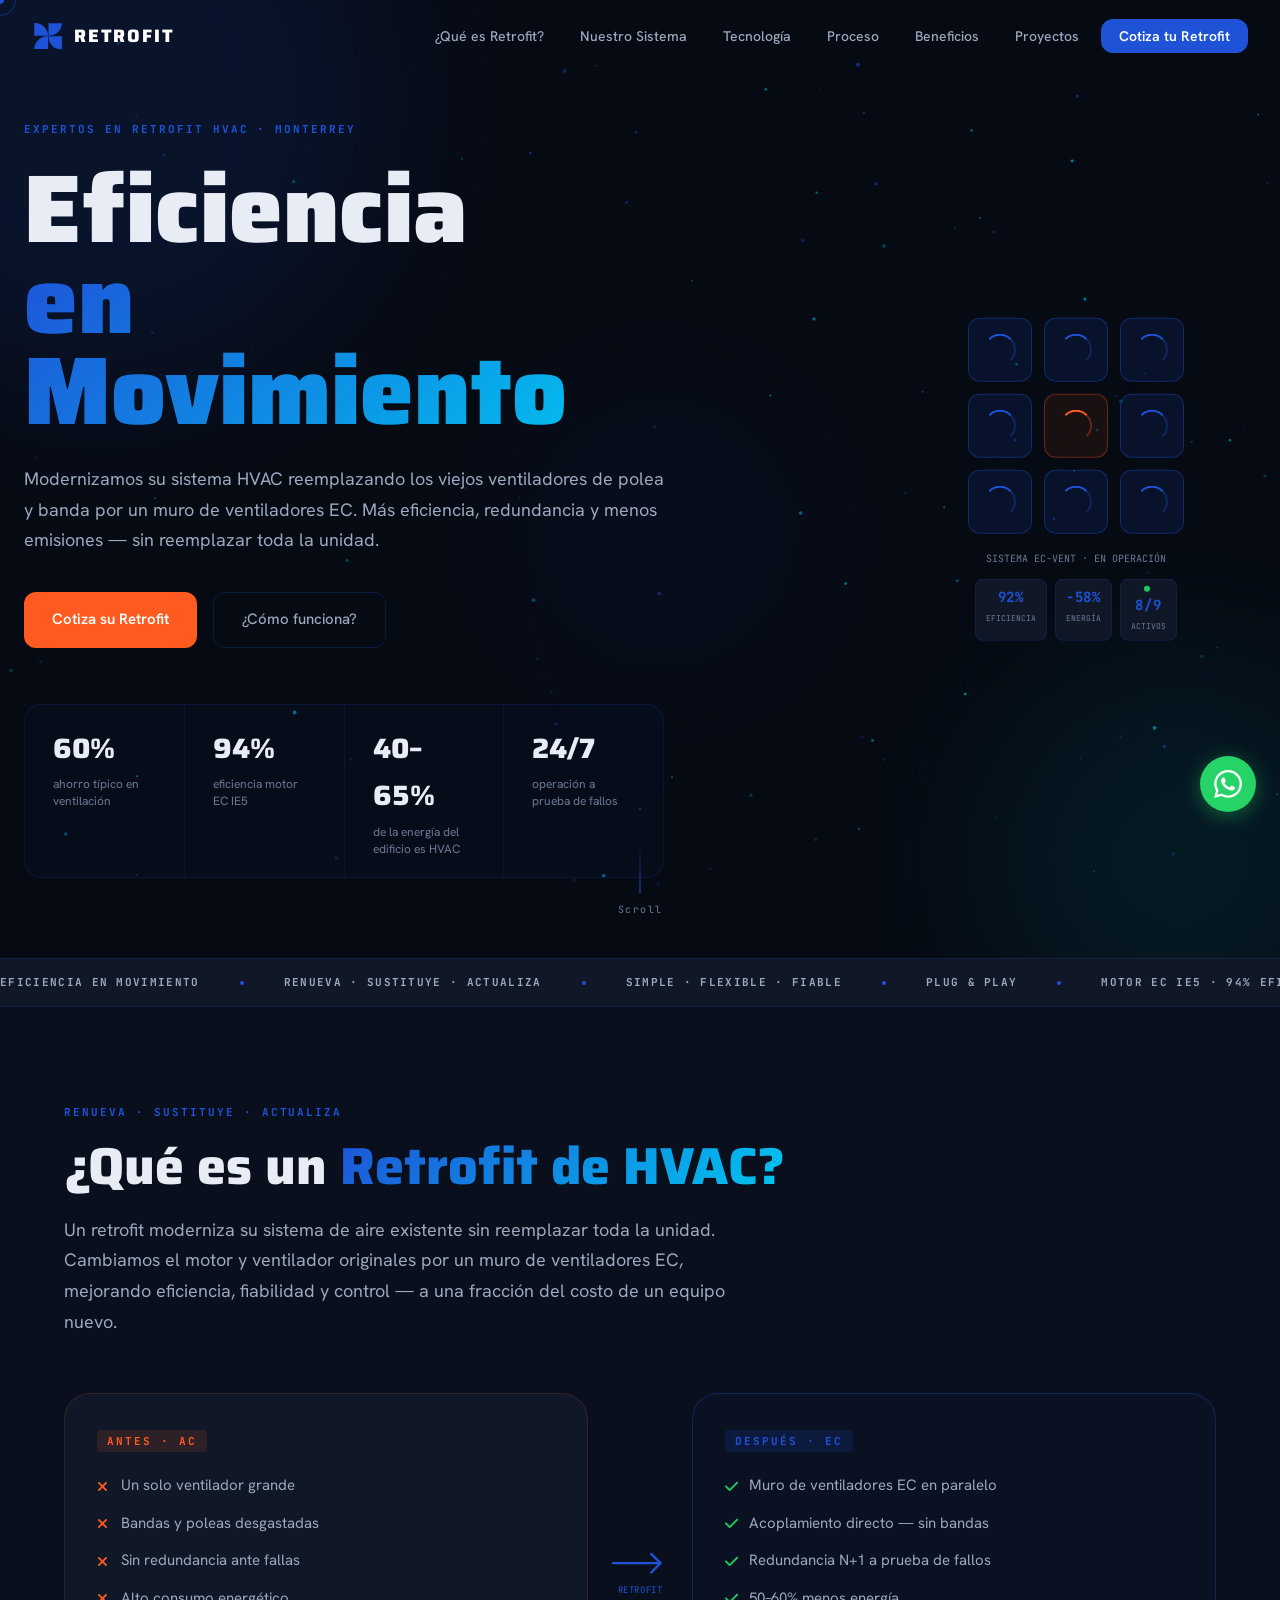
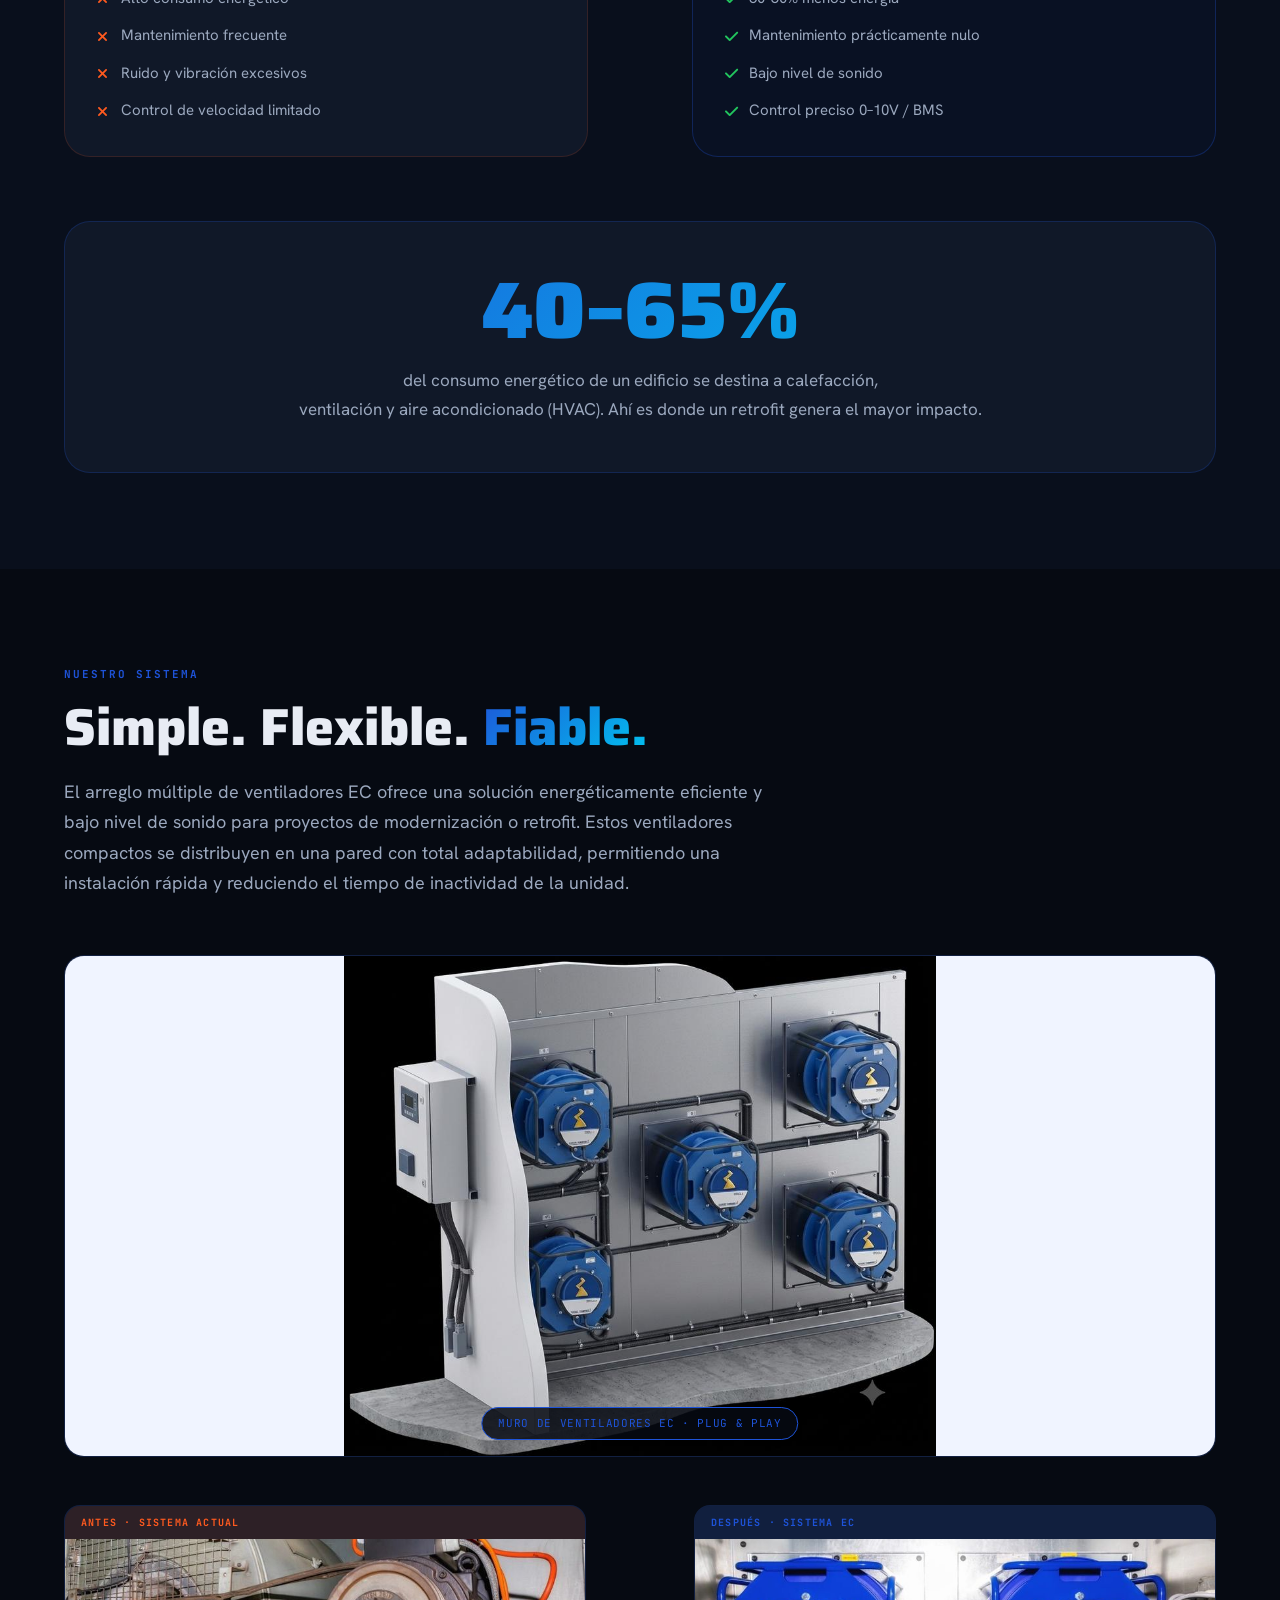
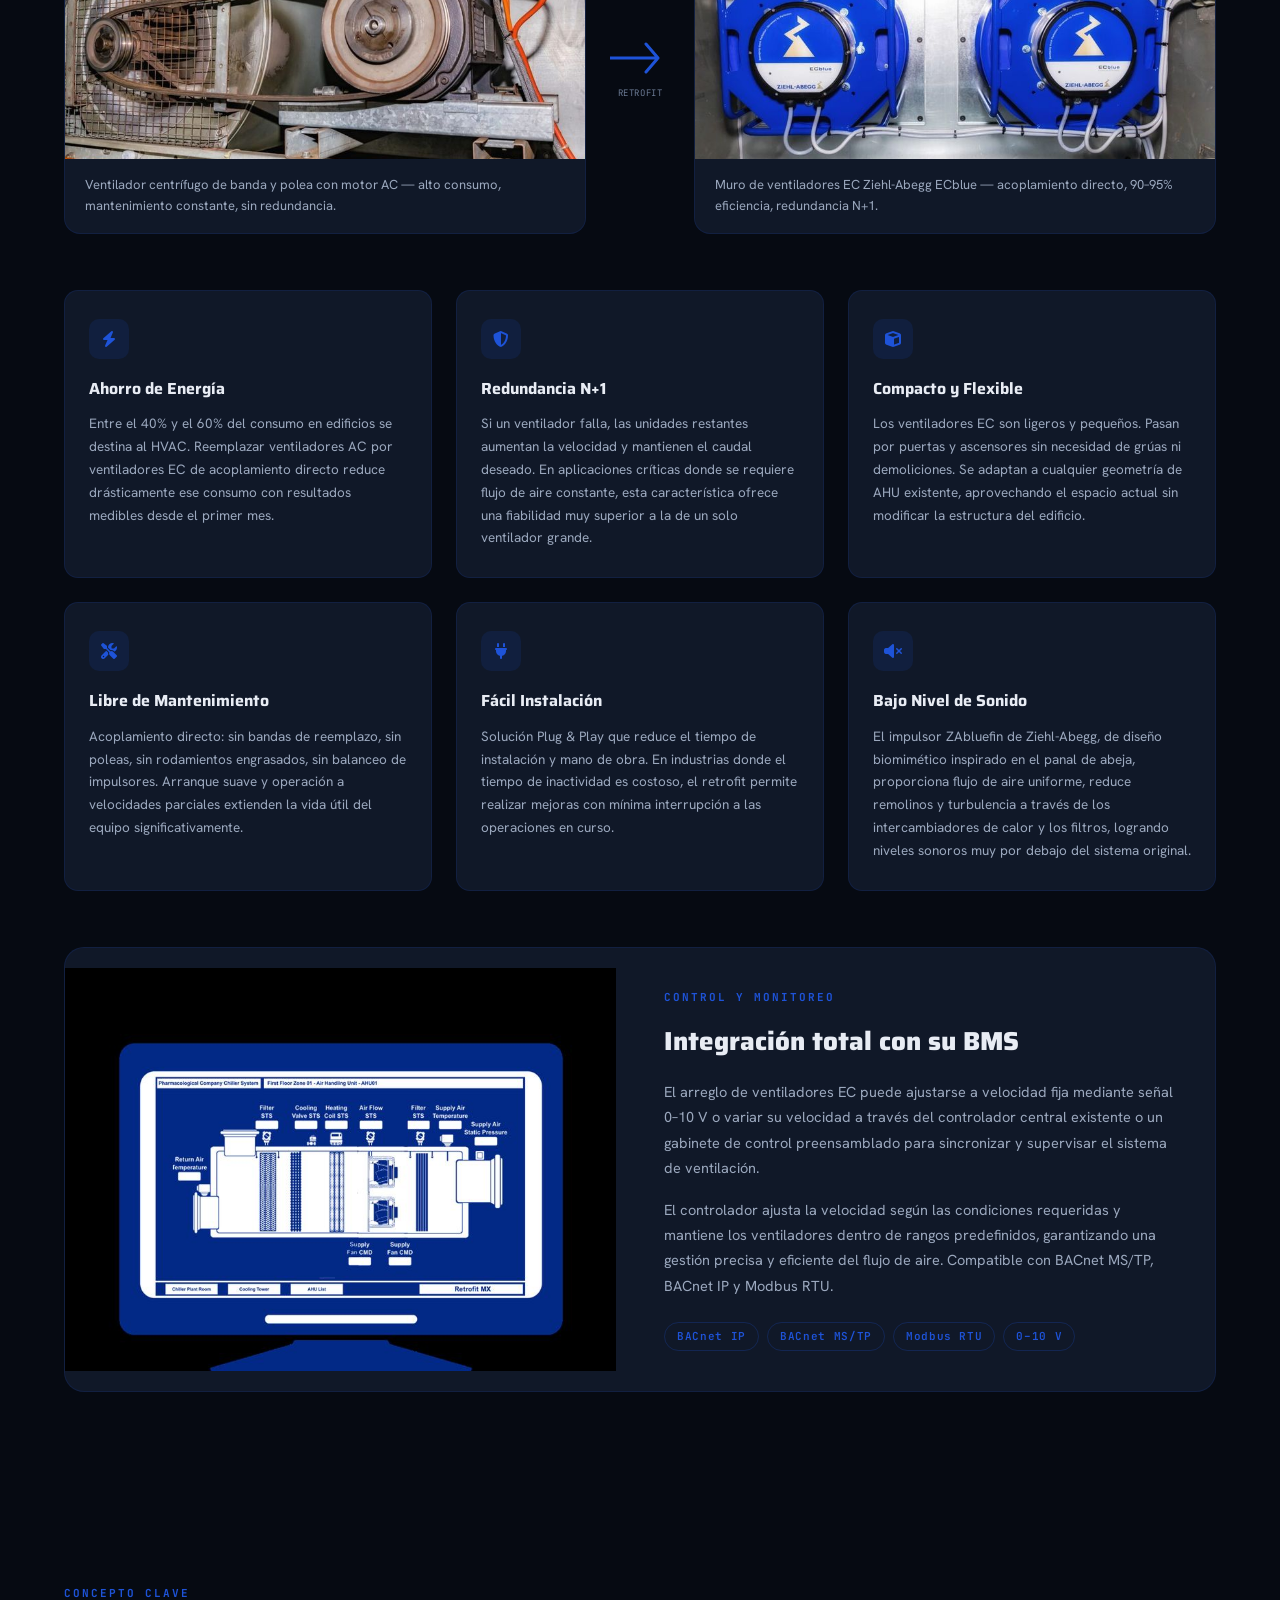
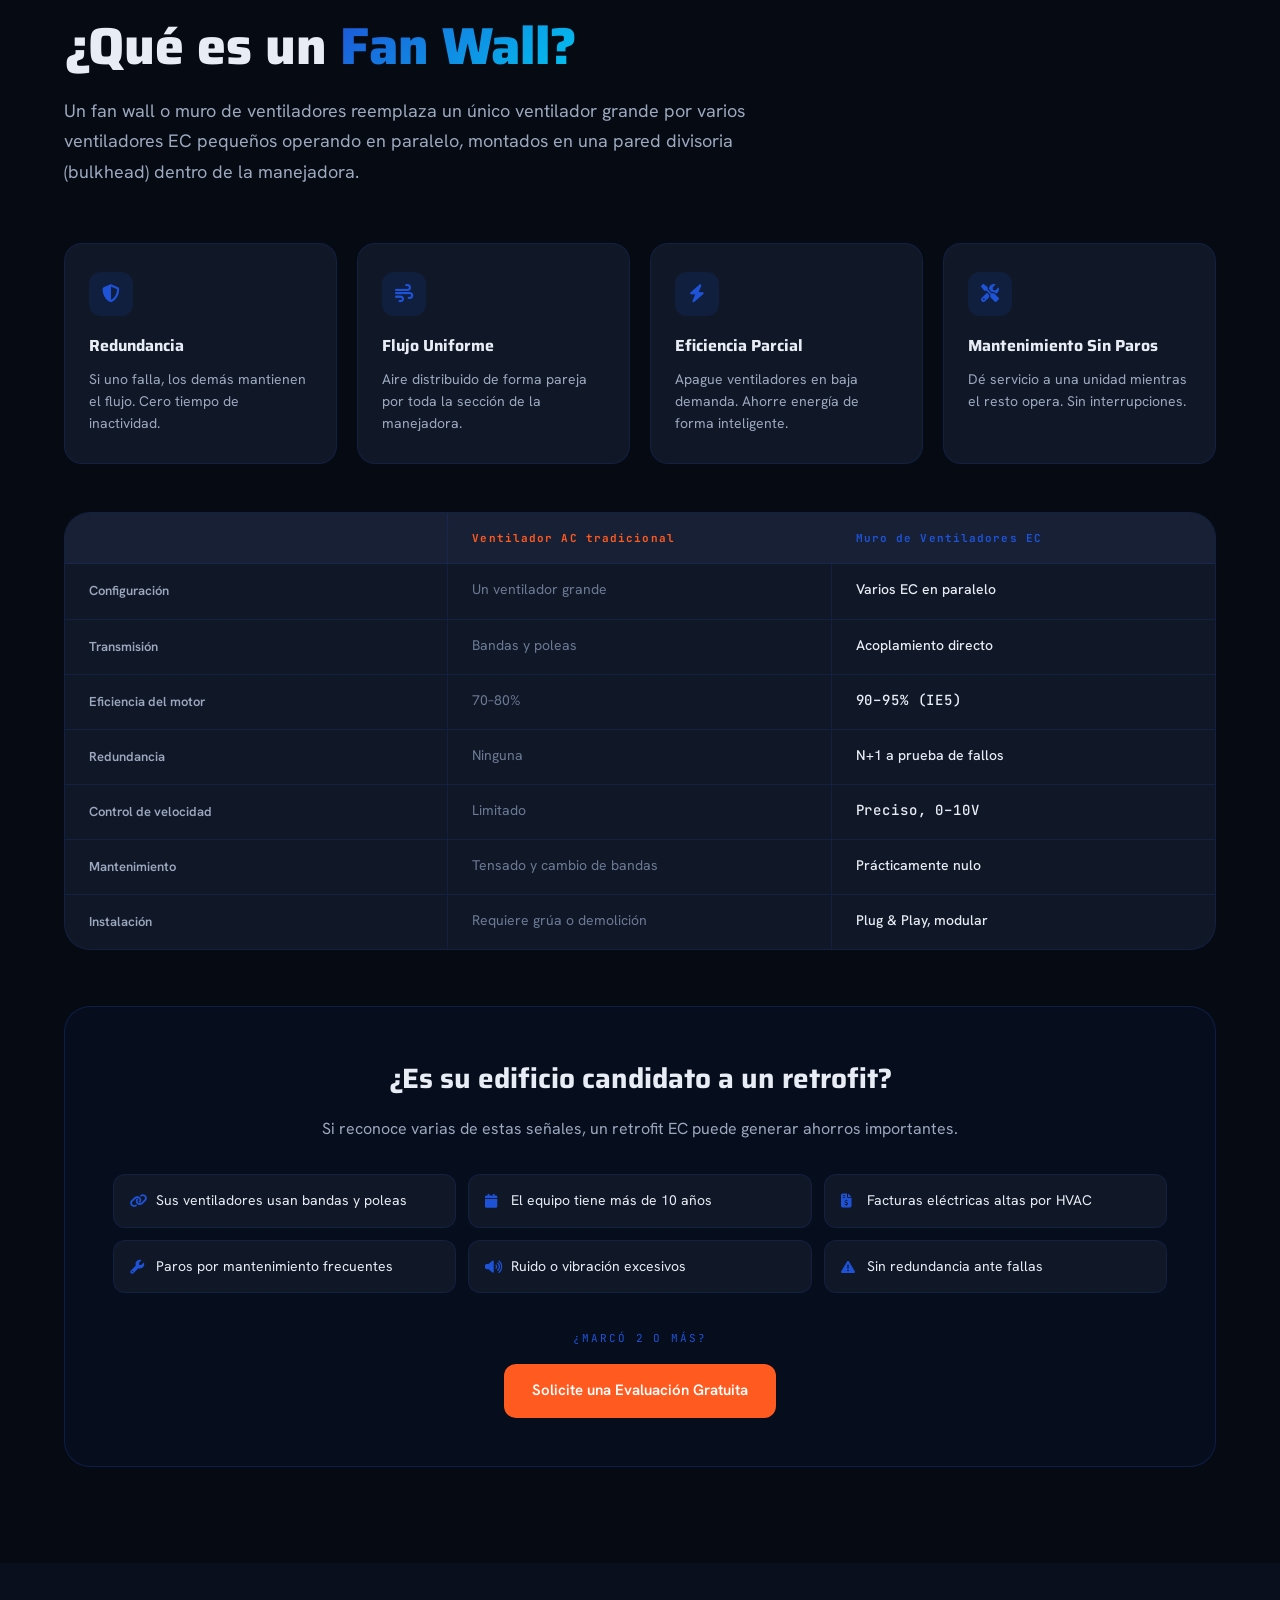
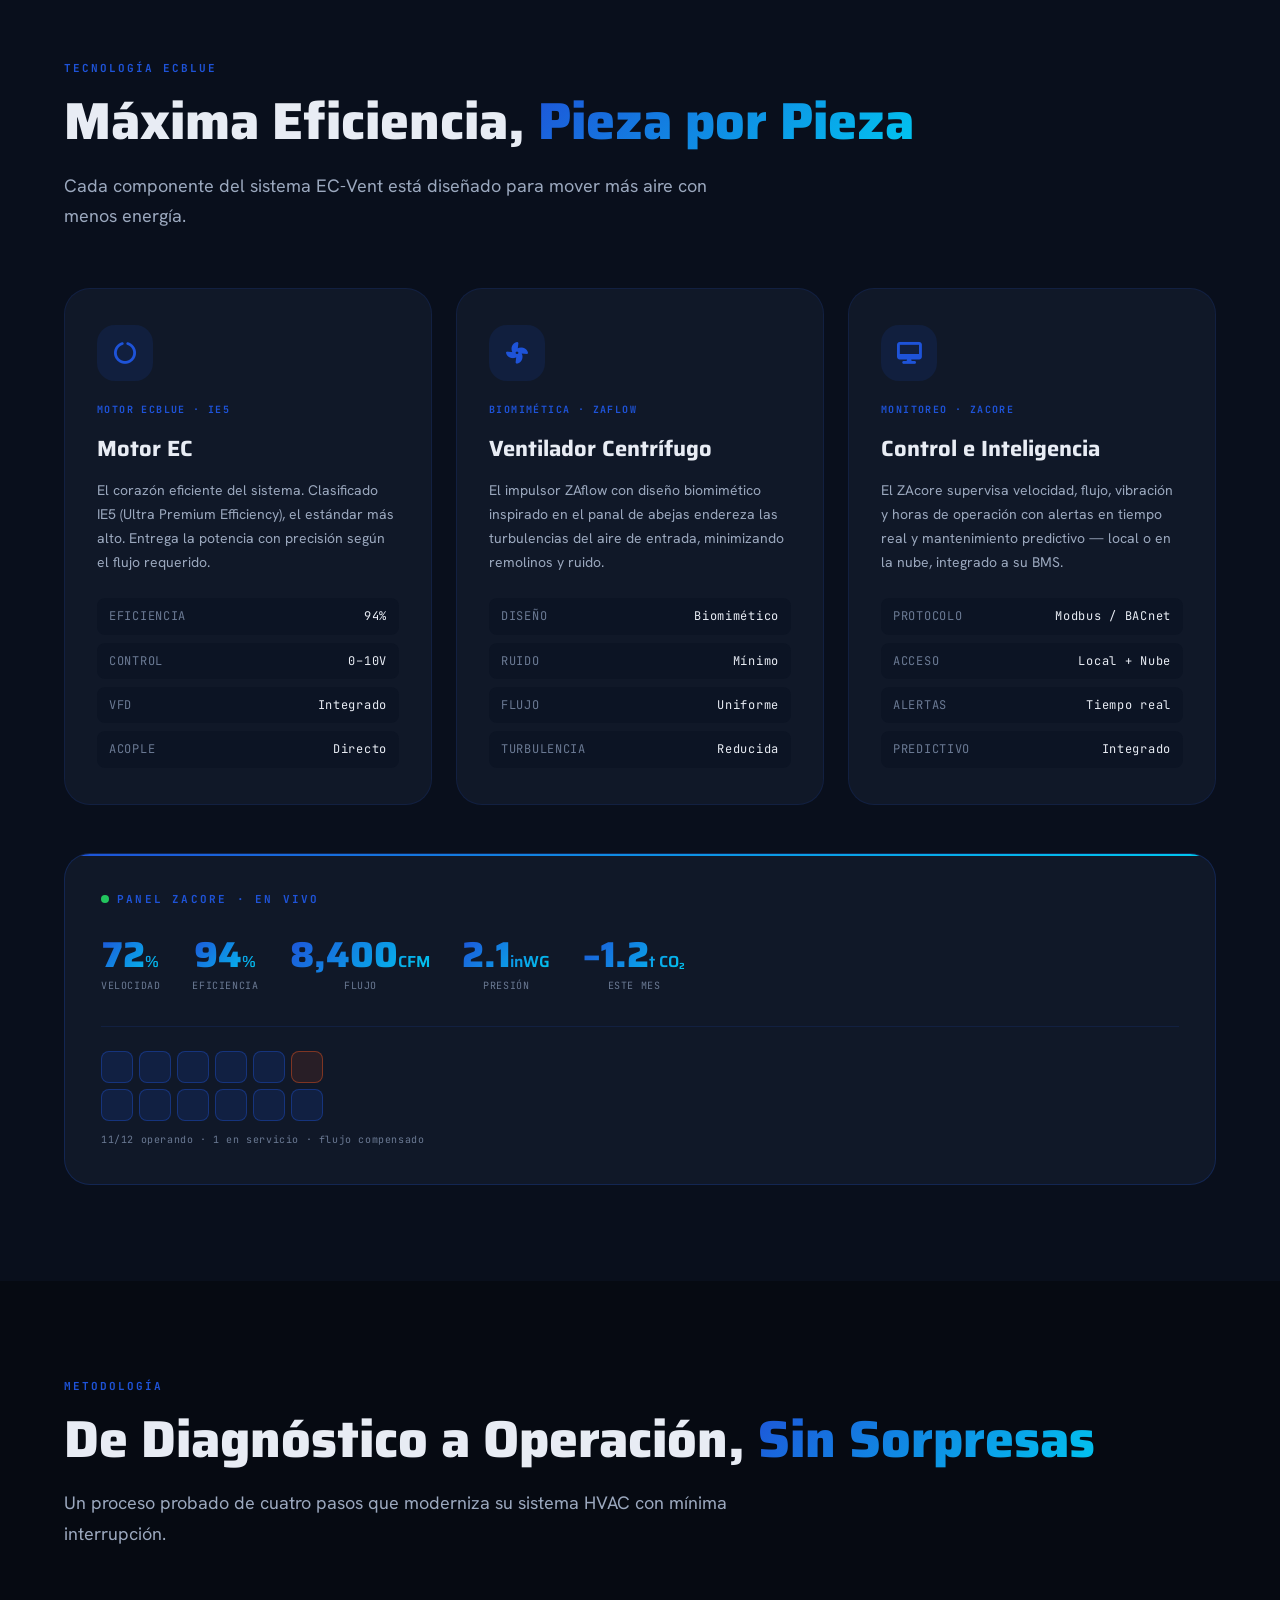
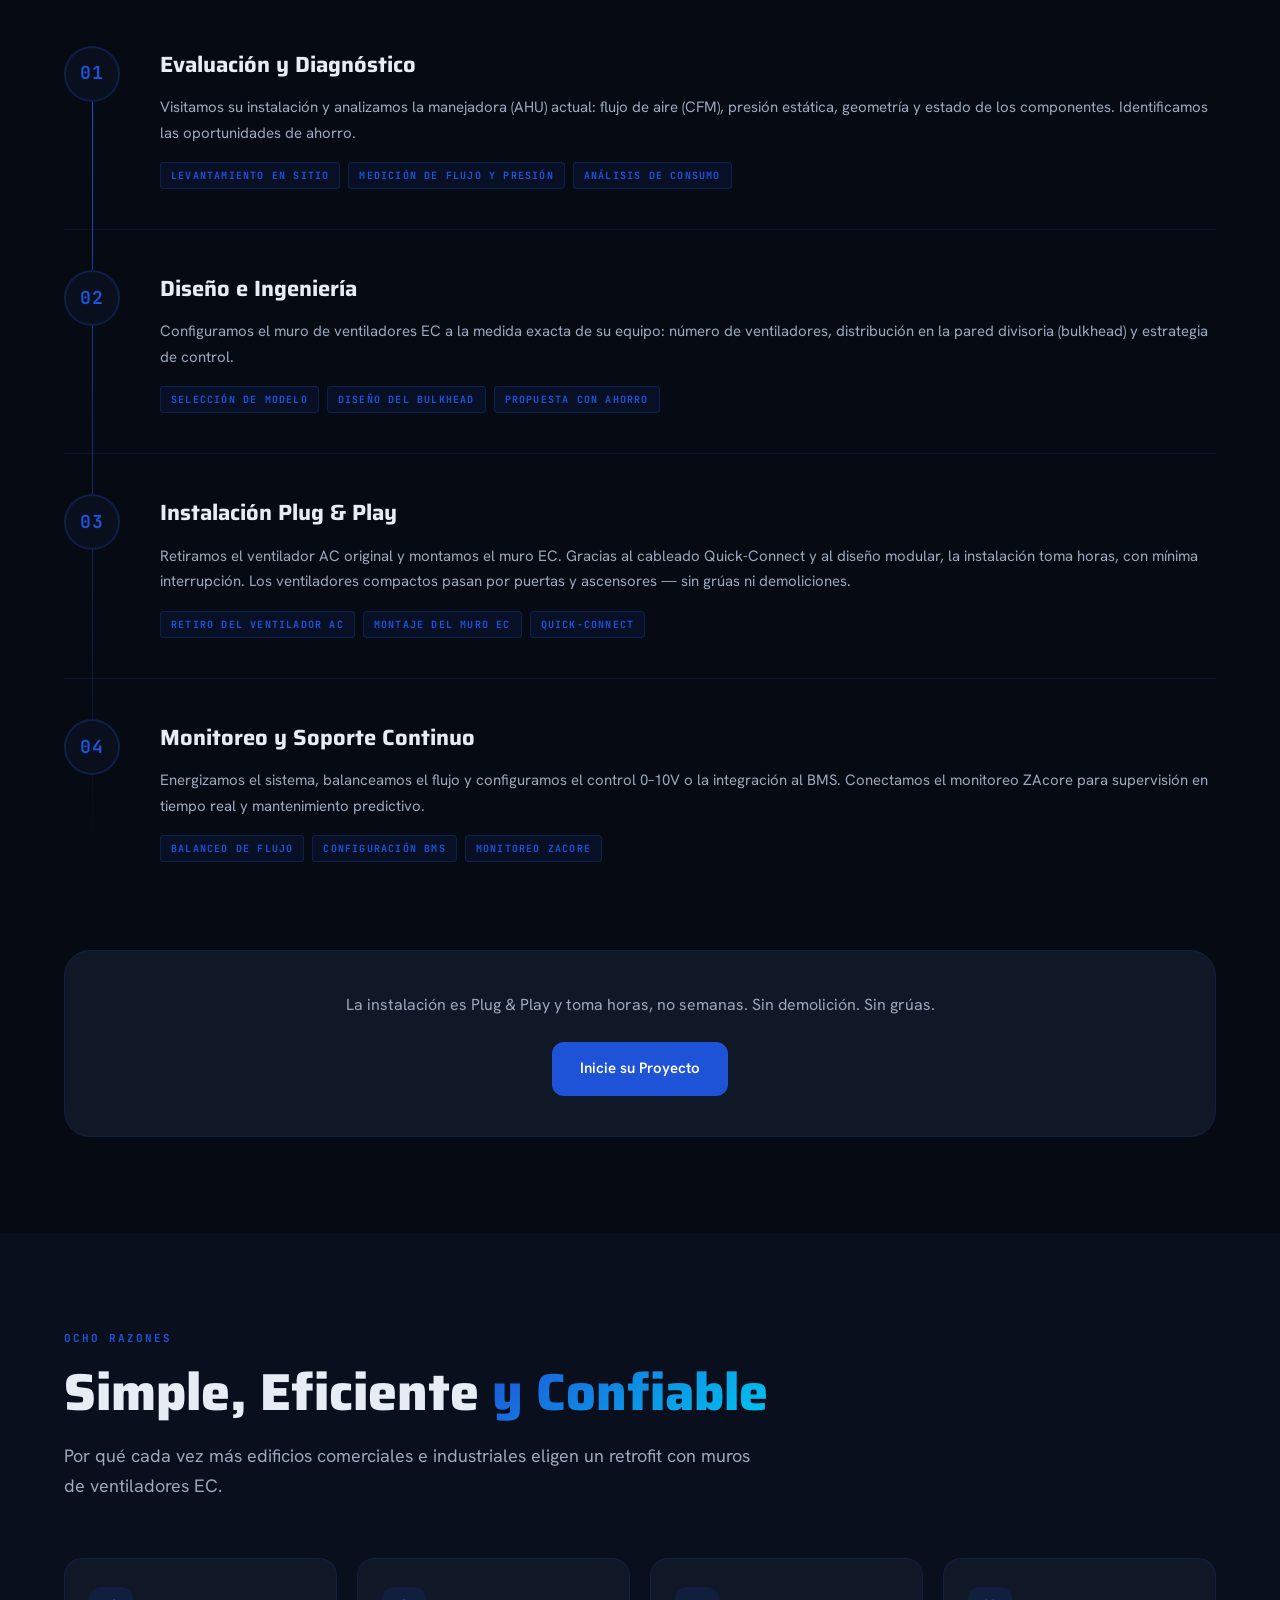
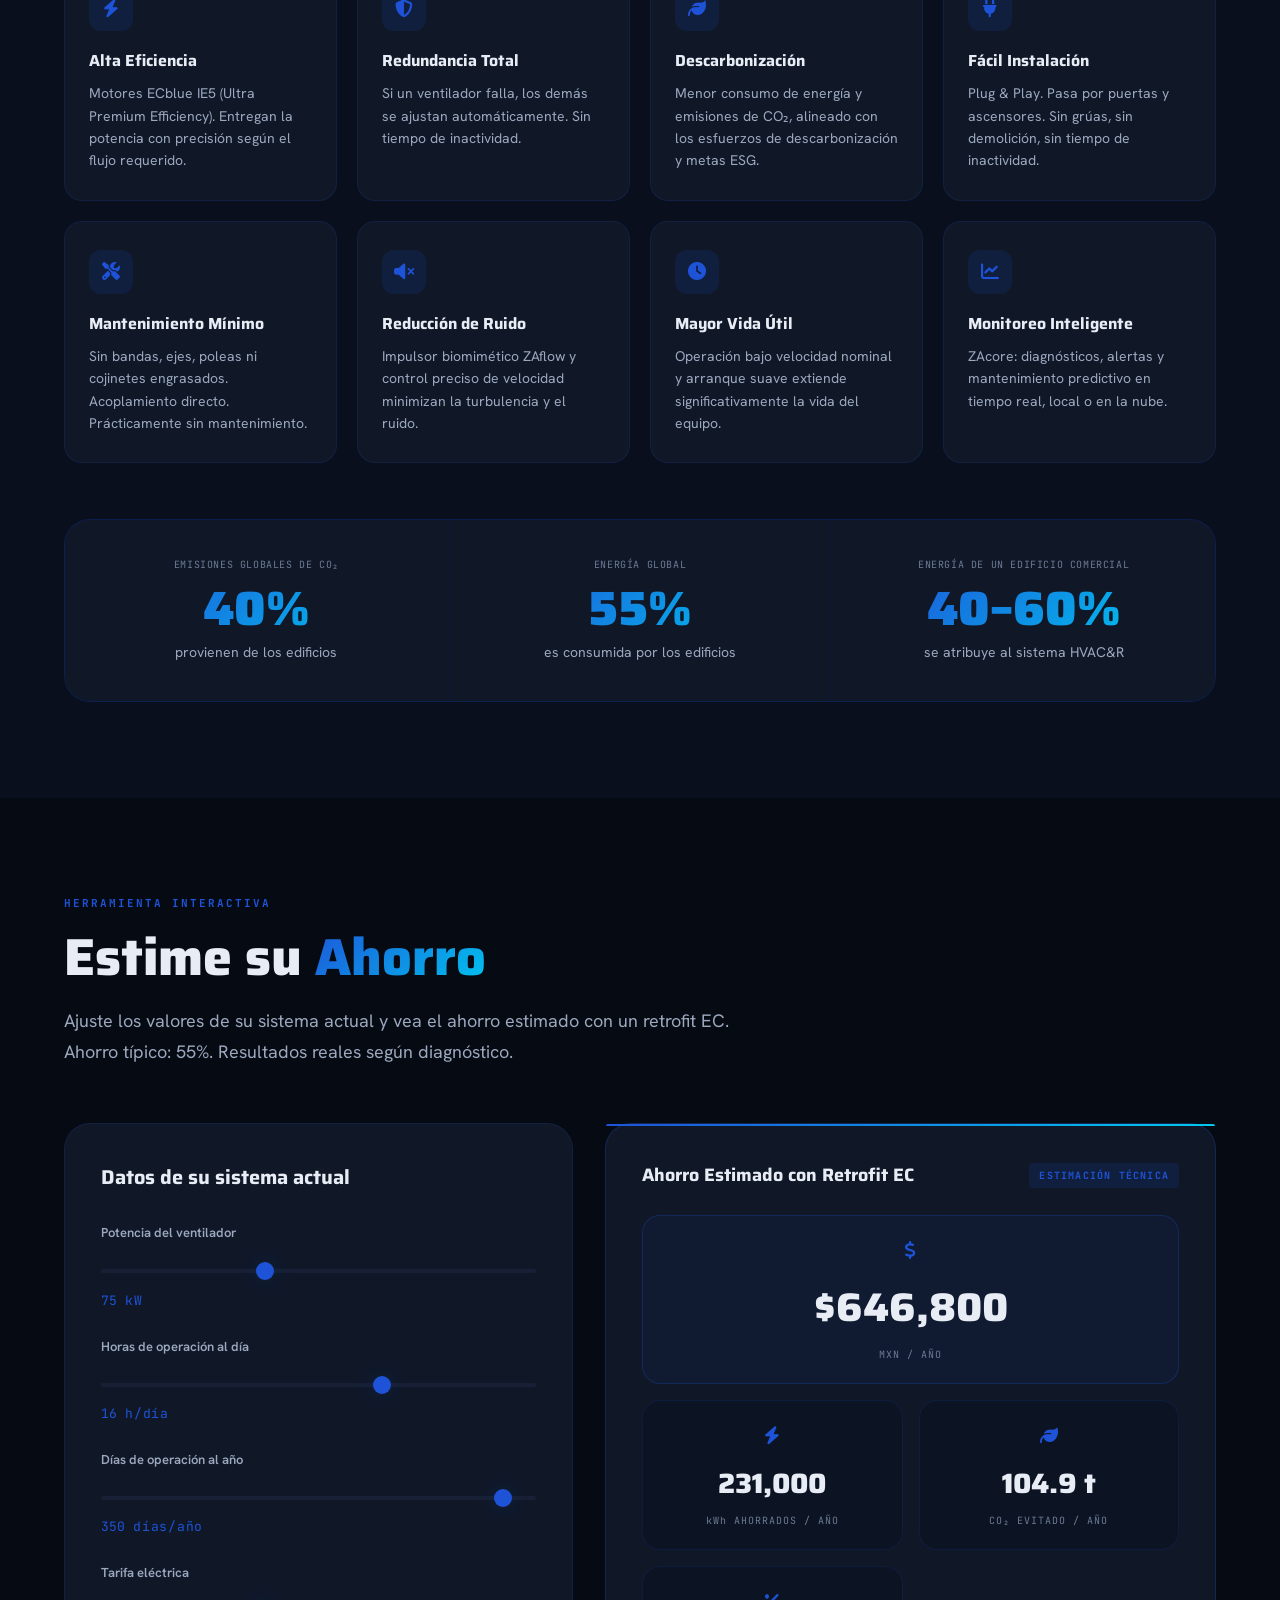
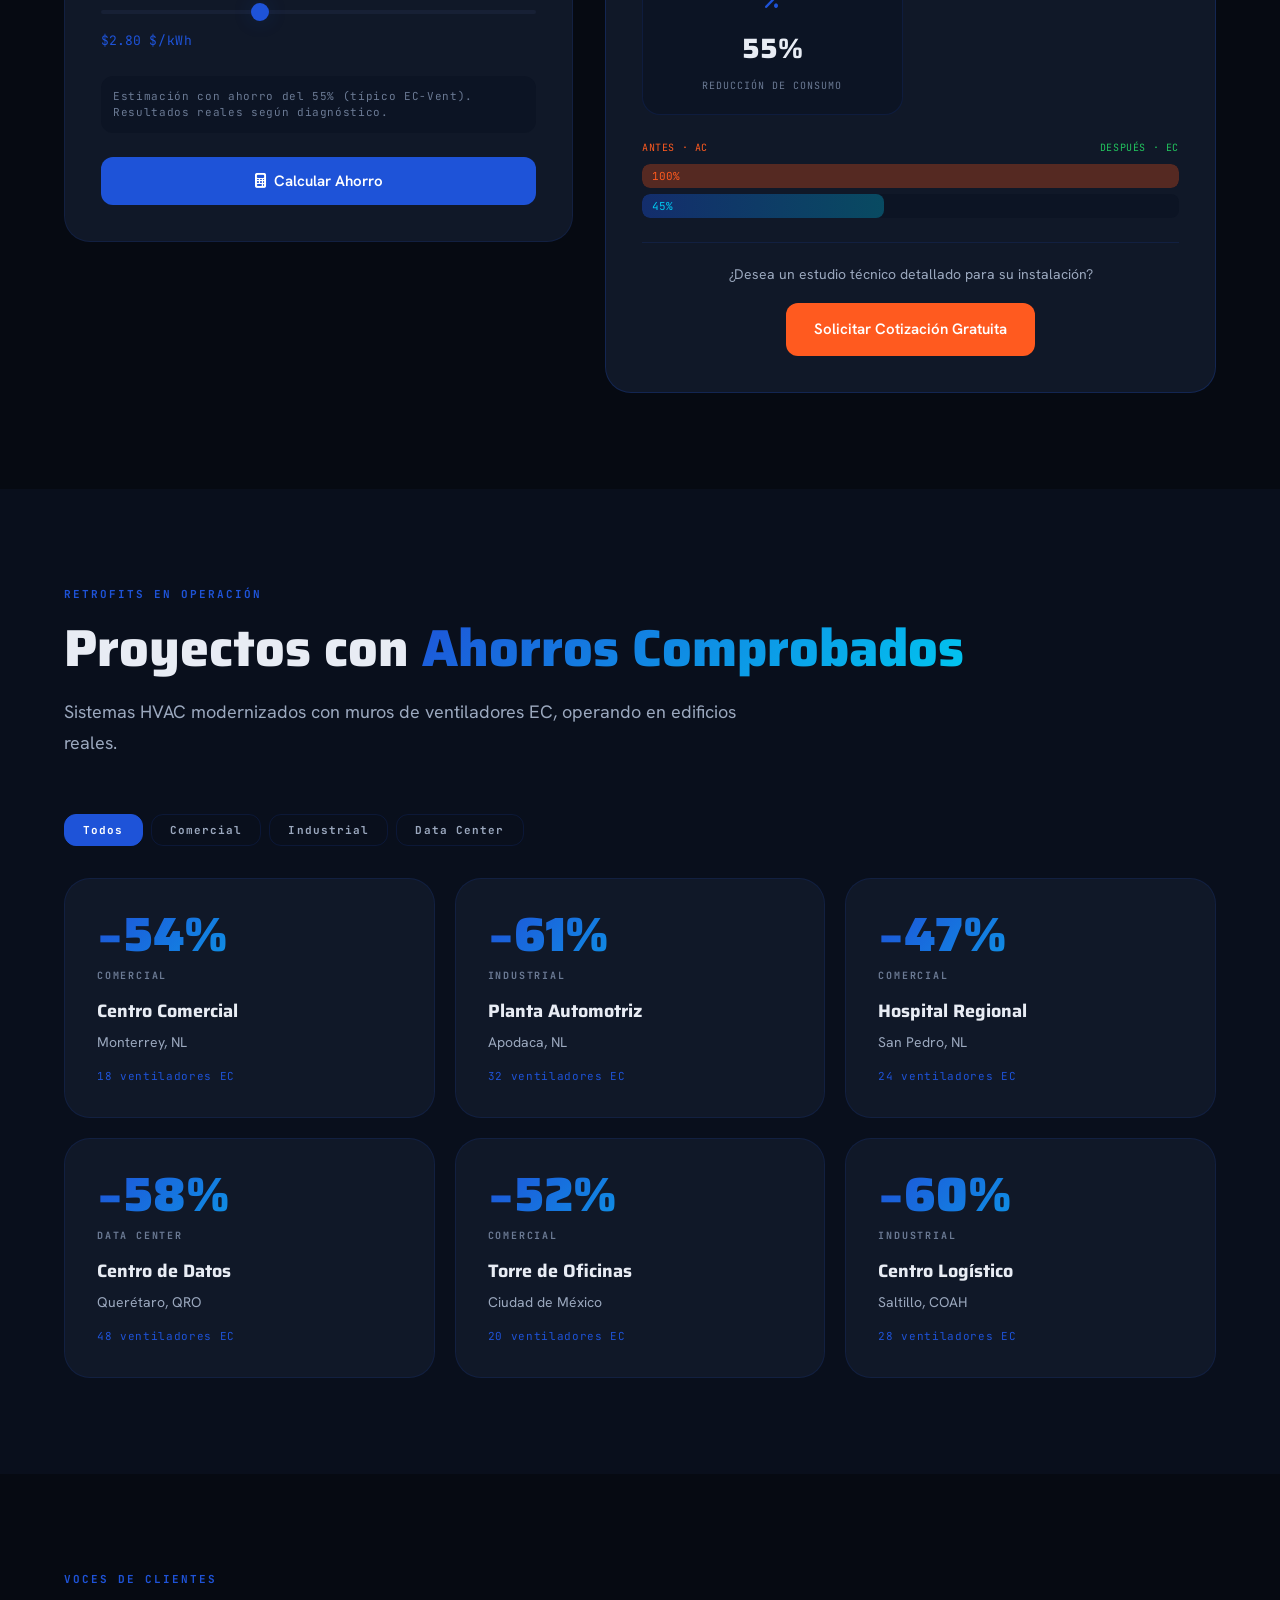
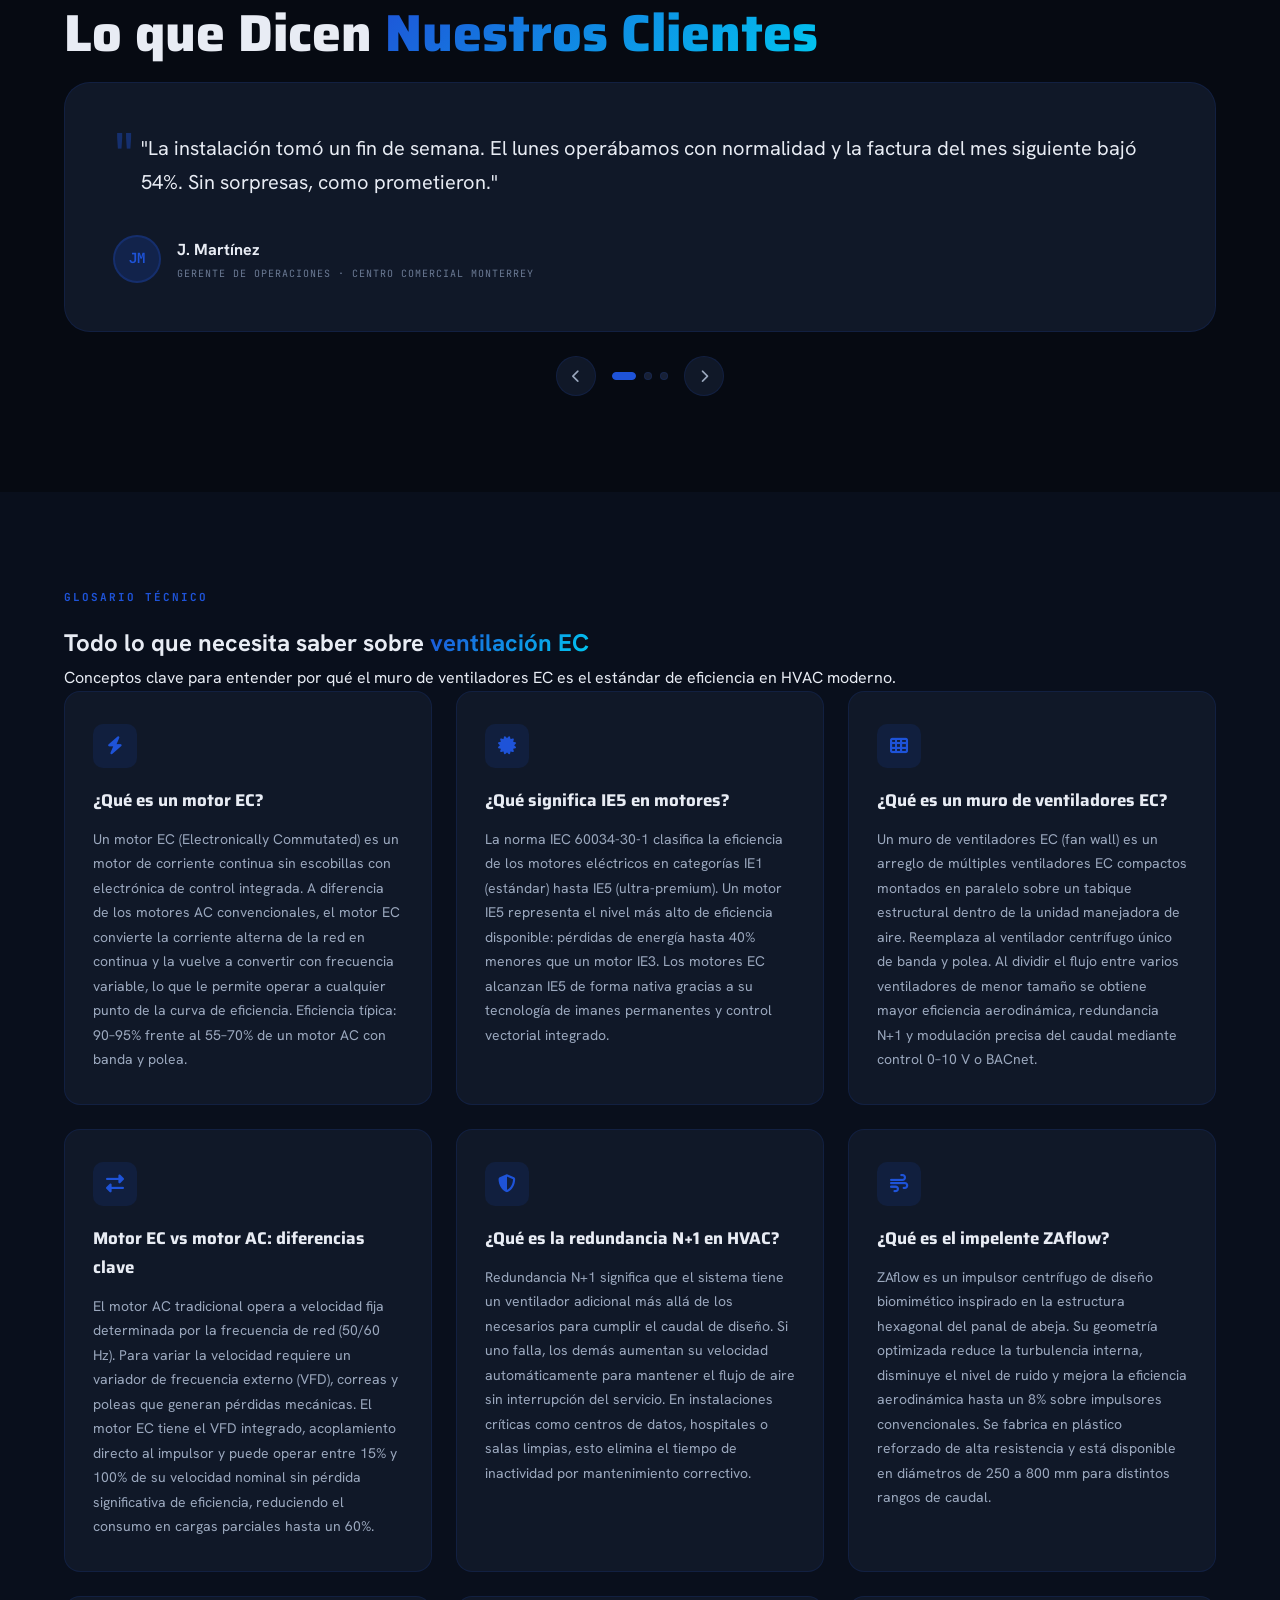
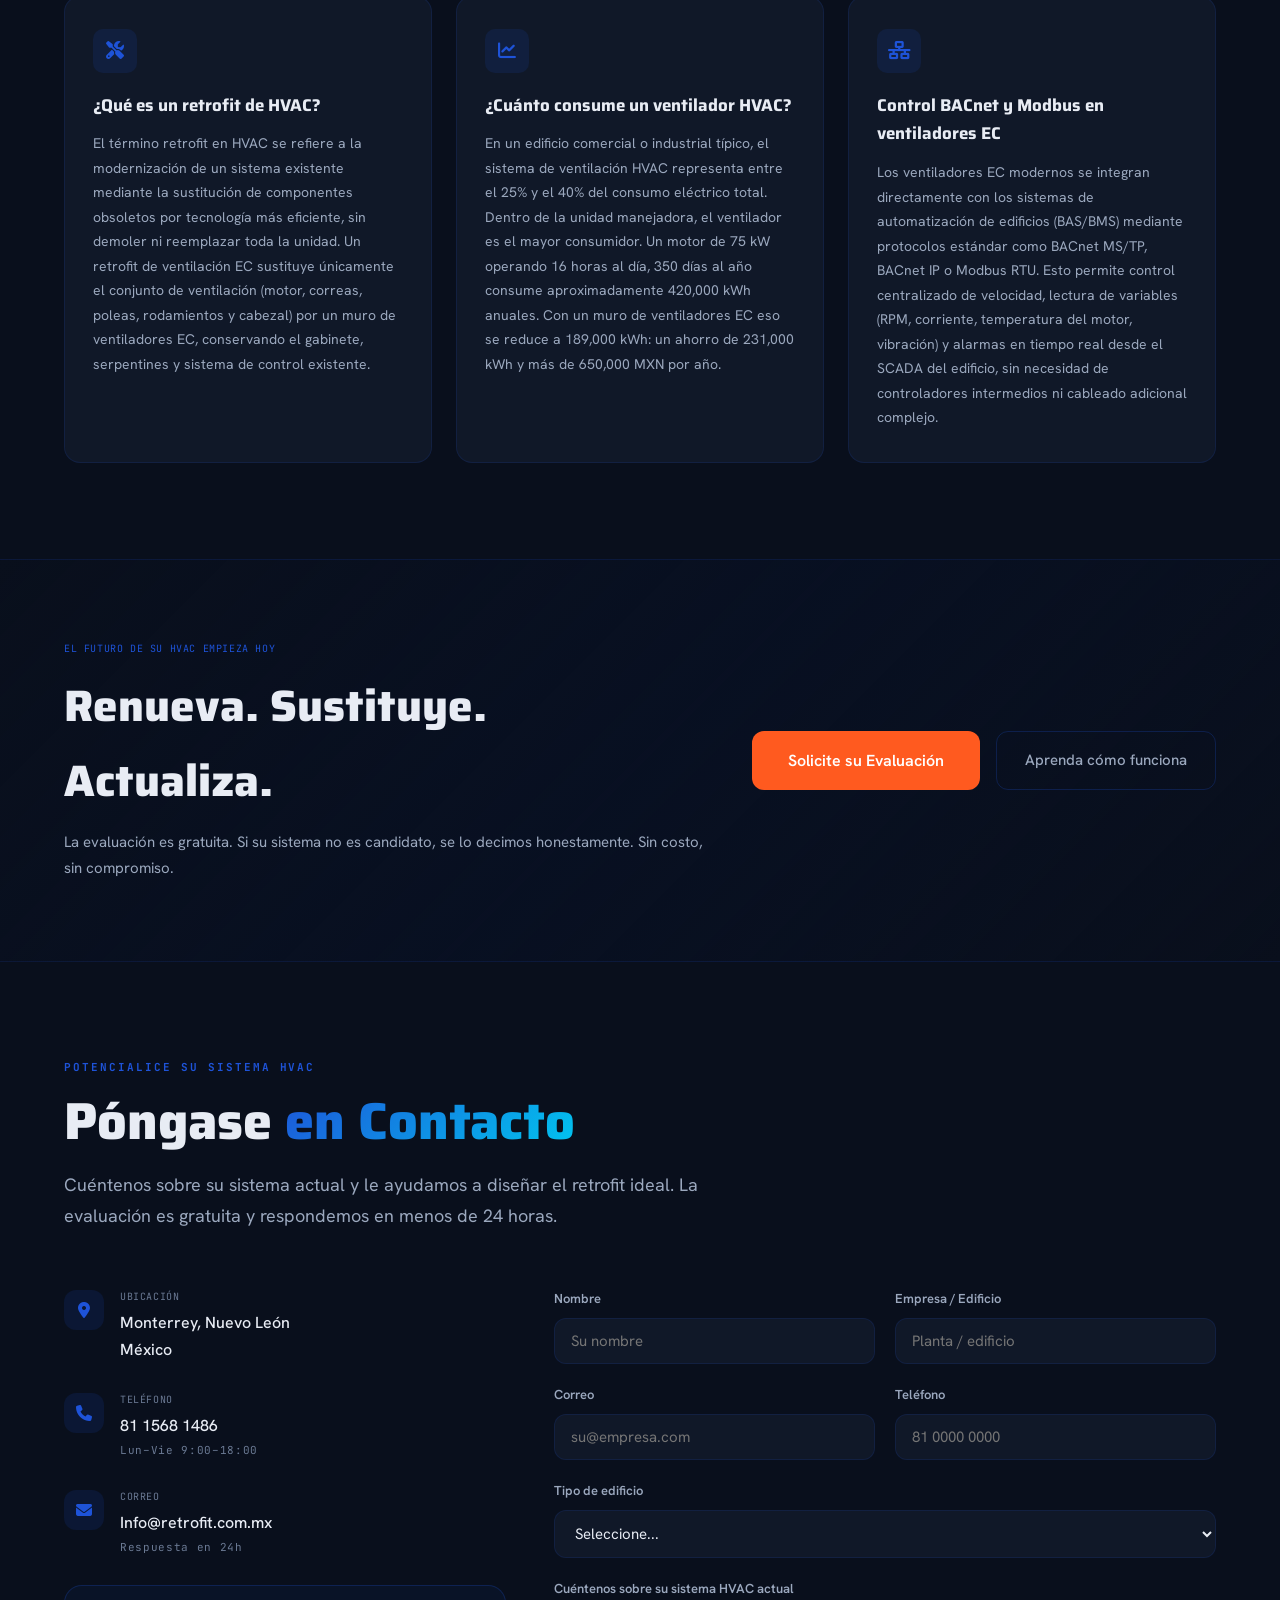
==== commit 9a4bc0b7: "Add Nuestro Sistema section with real photos and system content - New section with render, before/af" ====
--- a/index.html
+++ b/index.html
@@ -78,6 +78,7 @@
     </a>
     <ul class="nav-links" id="navLinks">
       <li><a href="#que-es" class="nav-link">¿Qué es Retrofit?</a></li>
+      <li><a href="#nuestro-sistema" class="nav-link">Nuestro Sistema</a></li>
       <li><a href="#tecnologia" class="nav-link">Tecnología</a></li>
       <li><a href="#proceso" class="nav-link">Proceso</a></li>
       <li><a href="#beneficios" class="nav-link">Beneficios</a></li>
@@ -256,6 +257,102 @@
   </div>
 </section>
 
+<!-- NUESTRO SISTEMA -->
+<section id="nuestro-sistema" class="section">
+  <div class="container">
+    <div class="section-header reveal">
+      <div class="section-label mono">NUESTRO SISTEMA</div>
+      <h2 class="section-title">Simple. Flexible. <span class="gradient-text">Fiable.</span></h2>
+      <p class="section-desc">
+        El arreglo múltiple de ventiladores EC ofrece una solución energéticamente eficiente
+        y bajo nivel de sonido para proyectos de modernización o retrofit. Estos ventiladores
+        compactos se distribuyen en una pared con total adaptabilidad, permitiendo una instalación
+        rápida y reduciendo el tiempo de inactividad de la unidad.
+      </p>
+    </div>
+
+    <!-- Render central del sistema -->
+    <div class="sistema-hero reveal" data-delay="100">
+      <img src="assets/muro-ventiladores-ec.jpg" alt="Muro de ventiladores EC Ziehl-Abegg — sistema completo" loading="lazy" />
+      <div class="sistema-badge mono">MURO DE VENTILADORES EC · PLUG &amp; PLAY</div>
+    </div>
+
+    <!-- Antes y Después con fotos reales -->
+    <div class="fotos-ad reveal" data-delay="150">
+      <div class="foto-panel">
+        <div class="foto-tag mono foto-tag-antes">ANTES · SISTEMA ACTUAL</div>
+        <img src="assets/ventilador-antiguo.jpg" alt="Ventilador AC de polea y banda antes del retrofit" loading="lazy" />
+        <p>Ventilador centrífugo de banda y polea con motor AC — alto consumo, mantenimiento constante, sin redundancia.</p>
+      </div>
+      <div class="foto-flecha">
+        <svg viewBox="0 0 60 40" fill="none" width="60">
+          <path d="M0 20 H48 M36 6 L48 20 L36 34" stroke="var(--brand)" stroke-width="3" stroke-linecap="round" stroke-linejoin="round"/>
+        </svg>
+        <span class="mono">RETROFIT</span>
+      </div>
+      <div class="foto-panel">
+        <div class="foto-tag mono foto-tag-despues">DESPUÉS · SISTEMA EC</div>
+        <img src="assets/fans-ec-instalados.jpg" alt="Ventiladores EC Ziehl-Abegg ECblue instalados en muro" loading="lazy" />
+        <p>Muro de ventiladores EC Ziehl-Abegg ECblue — acoplamiento directo, 90–95% eficiencia, redundancia N+1.</p>
+      </div>
+    </div>
+
+    <!-- Características del sistema -->
+    <div class="sistema-features">
+      <div class="sfeat reveal" data-delay="0">
+        <div class="sfeat-icon"><i class="fas fa-bolt"></i></div>
+        <h3>Ahorro de Energía</h3>
+        <p>Entre el 40% y el 60% del consumo en edificios se destina al HVAC. Reemplazar ventiladores AC por ventiladores EC de acoplamiento directo reduce drásticamente ese consumo con resultados medibles desde el primer mes.</p>
+      </div>
+      <div class="sfeat reveal" data-delay="80">
+        <div class="sfeat-icon"><i class="fas fa-shield-alt"></i></div>
+        <h3>Redundancia N+1</h3>
+        <p>Si un ventilador falla, las unidades restantes aumentan la velocidad y mantienen el caudal deseado. En aplicaciones críticas donde se requiere flujo de aire constante, esta característica ofrece una fiabilidad muy superior a la de un solo ventilador grande.</p>
+      </div>
+      <div class="sfeat reveal" data-delay="160">
+        <div class="sfeat-icon"><i class="fas fa-cube"></i></div>
+        <h3>Compacto y Flexible</h3>
+        <p>Los ventiladores EC son ligeros y pequeños. Pasan por puertas y ascensores sin necesidad de grúas ni demoliciones. Se adaptan a cualquier geometría de AHU existente, aprovechando el espacio actual sin modificar la estructura del edificio.</p>
+      </div>
+      <div class="sfeat reveal" data-delay="0">
+        <div class="sfeat-icon"><i class="fas fa-tools"></i></div>
+        <h3>Libre de Mantenimiento</h3>
+        <p>Acoplamiento directo: sin bandas de reemplazo, sin poleas, sin rodamientos engrasados, sin balanceo de impulsores. Arranque suave y operación a velocidades parciales extienden la vida útil del equipo significativamente.</p>
+      </div>
+      <div class="sfeat reveal" data-delay="80">
+        <div class="sfeat-icon"><i class="fas fa-plug"></i></div>
+        <h3>Fácil Instalación</h3>
+        <p>Solución Plug &amp; Play que reduce el tiempo de instalación y mano de obra. En industrias donde el tiempo de inactividad es costoso, el retrofit permite realizar mejoras con mínima interrupción a las operaciones en curso.</p>
+      </div>
+      <div class="sfeat reveal" data-delay="160">
+        <div class="sfeat-icon"><i class="fas fa-volume-mute"></i></div>
+        <h3>Bajo Nivel de Sonido</h3>
+        <p>El impulsor ZAbluefin de Ziehl-Abegg, de diseño biomimético inspirado en el panal de abeja, proporciona flujo de aire uniforme, reduce remolinos y turbulencia a través de los intercambiadores de calor y los filtros, logrando niveles sonoros muy por debajo del sistema original.</p>
+      </div>
+    </div>
+
+    <!-- ZAcore monitoreo -->
+    <div class="zacore-real reveal" data-delay="100">
+      <div class="zacore-real-img">
+        <img src="assets/zacore-bms.jpg" alt="Pantalla BMS de monitoreo ZAcore para AHU" loading="lazy" />
+      </div>
+      <div class="zacore-real-text">
+        <div class="mono section-label" style="margin-bottom:12px">CONTROL Y MONITOREO</div>
+        <h3>Integración total con su BMS</h3>
+        <p>El arreglo de ventiladores EC puede ajustarse a velocidad fija mediante señal 0–10 V o variar su velocidad a través del controlador central existente o un gabinete de control preensamblado para sincronizar y supervisar el sistema de ventilación.</p>
+        <p style="margin-top:16px">El controlador ajusta la velocidad según las condiciones requeridas y mantiene los ventiladores dentro de rangos predefinidos, garantizando una gestión precisa y eficiente del flujo de aire. Compatible con BACnet MS/TP, BACnet IP y Modbus RTU.</p>
+        <div class="zacore-pills" style="margin-top:24px">
+          <span class="mono tech-pill">BACnet IP</span>
+          <span class="mono tech-pill">BACnet MS/TP</span>
+          <span class="mono tech-pill">Modbus RTU</span>
+          <span class="mono tech-pill">0–10 V</span>
+        </div>
+      </div>
+    </div>
+
+  </div>
+</section>
+
 <!-- FAN WALL -->
 <section id="fanwall" class="section">
   <div class="container">
@@ -294,7 +391,7 @@
       <div class="comp-header">
         <div class="comp-feature"></div>
         <div class="comp-head comp-head-bad">Ventilador AC tradicional</div>
-        <div class="comp-head comp-head-good">Muro EC <span class="mono">(EC-VENT)</span></div>
+        <div class="comp-head comp-head-good">Muro de Ventiladores EC</div>
       </div>
       <div class="comp-row">
         <div class="comp-feature">Configuración</div>
--- a/css/style.css
+++ b/css/style.css
@@ -1111,3 +1111,126 @@
   transform: scale(1.1);
   box-shadow: 0 6px 28px rgba(37,211,102,0.55);
 }
+
+/* ─── NUESTRO SISTEMA ───────────────────────────────────── */
+.sistema-hero {
+  position: relative;
+  border-radius: 20px;
+  overflow: hidden;
+  margin-bottom: 48px;
+  border: 1px solid var(--border);
+  background: var(--surface);
+}
+.sistema-hero img {
+  width: 100%; display: block;
+  max-height: 500px; object-fit: contain;
+  background: #f0f4ff;
+}
+.sistema-badge {
+  position: absolute; bottom: 16px; left: 50%; transform: translateX(-50%);
+  background: rgba(6,10,18,0.85);
+  border: 1px solid var(--brand);
+  color: var(--brand); font-size: 11px;
+  padding: 6px 16px; border-radius: 20px;
+  white-space: nowrap;
+}
+.fotos-ad {
+  display: grid;
+  grid-template-columns: 1fr auto 1fr;
+  gap: 24px; align-items: center;
+  margin-bottom: 56px;
+}
+.foto-panel {
+  background: var(--surface);
+  border: 1px solid var(--border);
+  border-radius: 16px;
+  overflow: hidden;
+}
+.foto-panel img {
+  width: 100%; display: block;
+  height: 220px; object-fit: cover;
+}
+.foto-panel p {
+  font-size: 13px; color: var(--text-2);
+  line-height: 1.6; padding: 16px 20px;
+}
+.foto-tag {
+  font-size: 10px; font-weight: 700;
+  letter-spacing: 0.12em;
+  padding: 8px 16px;
+}
+.foto-tag-antes { background: rgba(255,90,31,0.12); color: var(--pop); }
+.foto-tag-despues { background: rgba(30,83,216,0.12); color: var(--brand); }
+.foto-flecha {
+  display: flex; flex-direction: column;
+  align-items: center; gap: 8px;
+  color: var(--text-3); font-size: 9px;
+  letter-spacing: 0.1em;
+}
+.sistema-features {
+  display: grid;
+  grid-template-columns: repeat(3, 1fr);
+  gap: 24px; margin-bottom: 56px;
+}
+.sfeat {
+  background: var(--surface);
+  border: 1px solid var(--border);
+  border-radius: 14px; padding: 28px 24px;
+  transition: border-color 0.2s var(--ease-mech);
+}
+.sfeat:hover { border-color: var(--brand); }
+.sfeat-icon {
+  width: 40px; height: 40px;
+  background: rgba(30,83,216,0.12);
+  border-radius: 10px;
+  display: flex; align-items: center; justify-content: center;
+  color: var(--brand); font-size: 16px;
+  margin-bottom: 16px;
+}
+.sfeat h3 {
+  font-family: var(--font-display);
+  font-size: 16px; font-weight: 700;
+  margin-bottom: 10px;
+}
+.sfeat p { font-size: 13.5px; color: var(--text-2); line-height: 1.7; }
+
+.zacore-real {
+  display: grid;
+  grid-template-columns: 1fr 1fr;
+  gap: 48px; align-items: center;
+  background: var(--surface);
+  border: 1px solid var(--border);
+  border-radius: 20px; overflow: hidden;
+}
+.zacore-real-img img {
+  width: 100%; display: block;
+  height: 100%; min-height: 280px;
+  object-fit: cover;
+}
+.zacore-real-text { padding: 40px 40px 40px 0; }
+.zacore-real-text h3 {
+  font-family: var(--font-display);
+  font-size: 26px; font-weight: 800;
+  margin-bottom: 16px;
+}
+.zacore-real-text p { font-size: 14.5px; color: var(--text-2); line-height: 1.75; }
+.zacore-pills { display: flex; flex-wrap: wrap; gap: 8px; }
+.tech-pill {
+  font-size: 11px; font-weight: 600;
+  border: 1px solid var(--border-2);
+  color: var(--brand); padding: 4px 12px;
+  border-radius: 20px;
+}
+
+@media (max-width: 1024px) {
+  .sistema-features { grid-template-columns: repeat(2, 1fr); }
+  .zacore-real { grid-template-columns: 1fr; }
+  .zacore-real-text { padding: 32px; }
+}
+@media (max-width: 768px) {
+  .fotos-ad { grid-template-columns: 1fr; }
+  .foto-flecha svg { transform: rotate(90deg); }
+}
+@media (max-width: 480px) {
+  .sistema-features { grid-template-columns: 1fr; }
+}
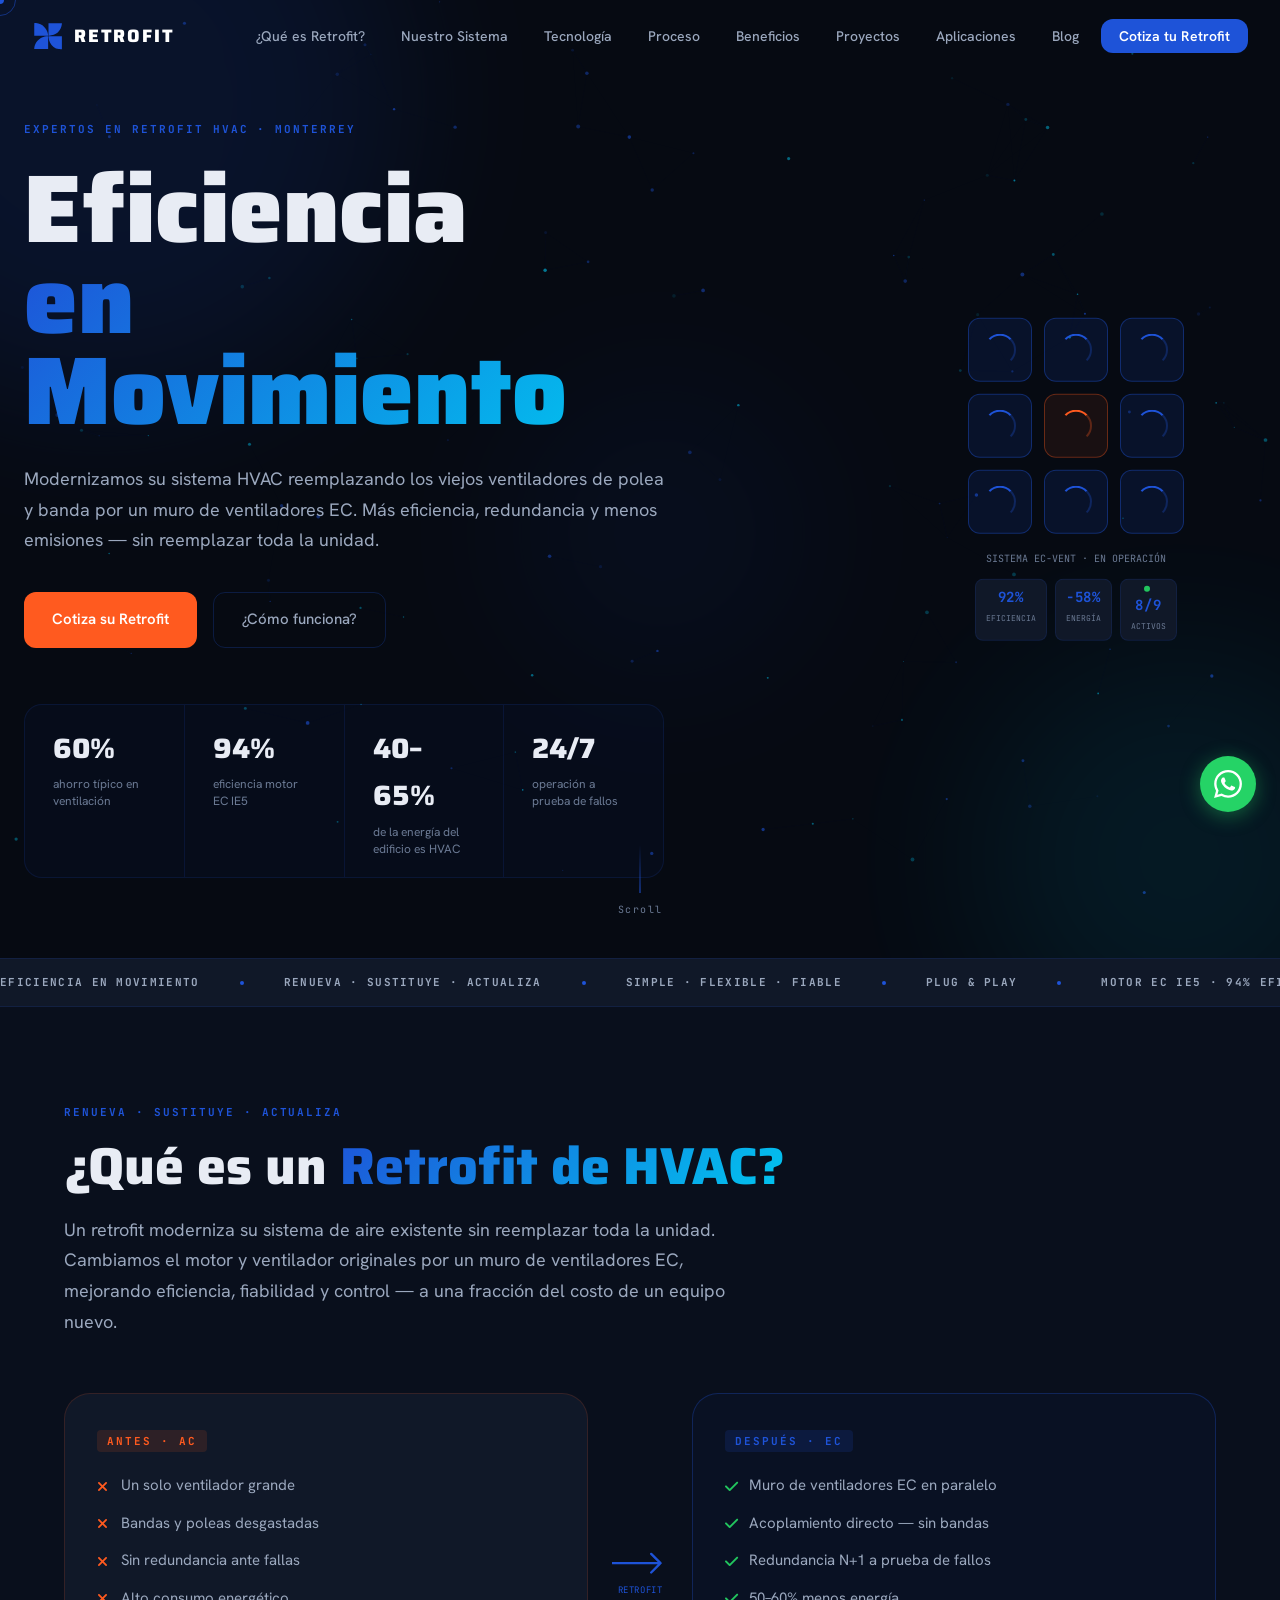
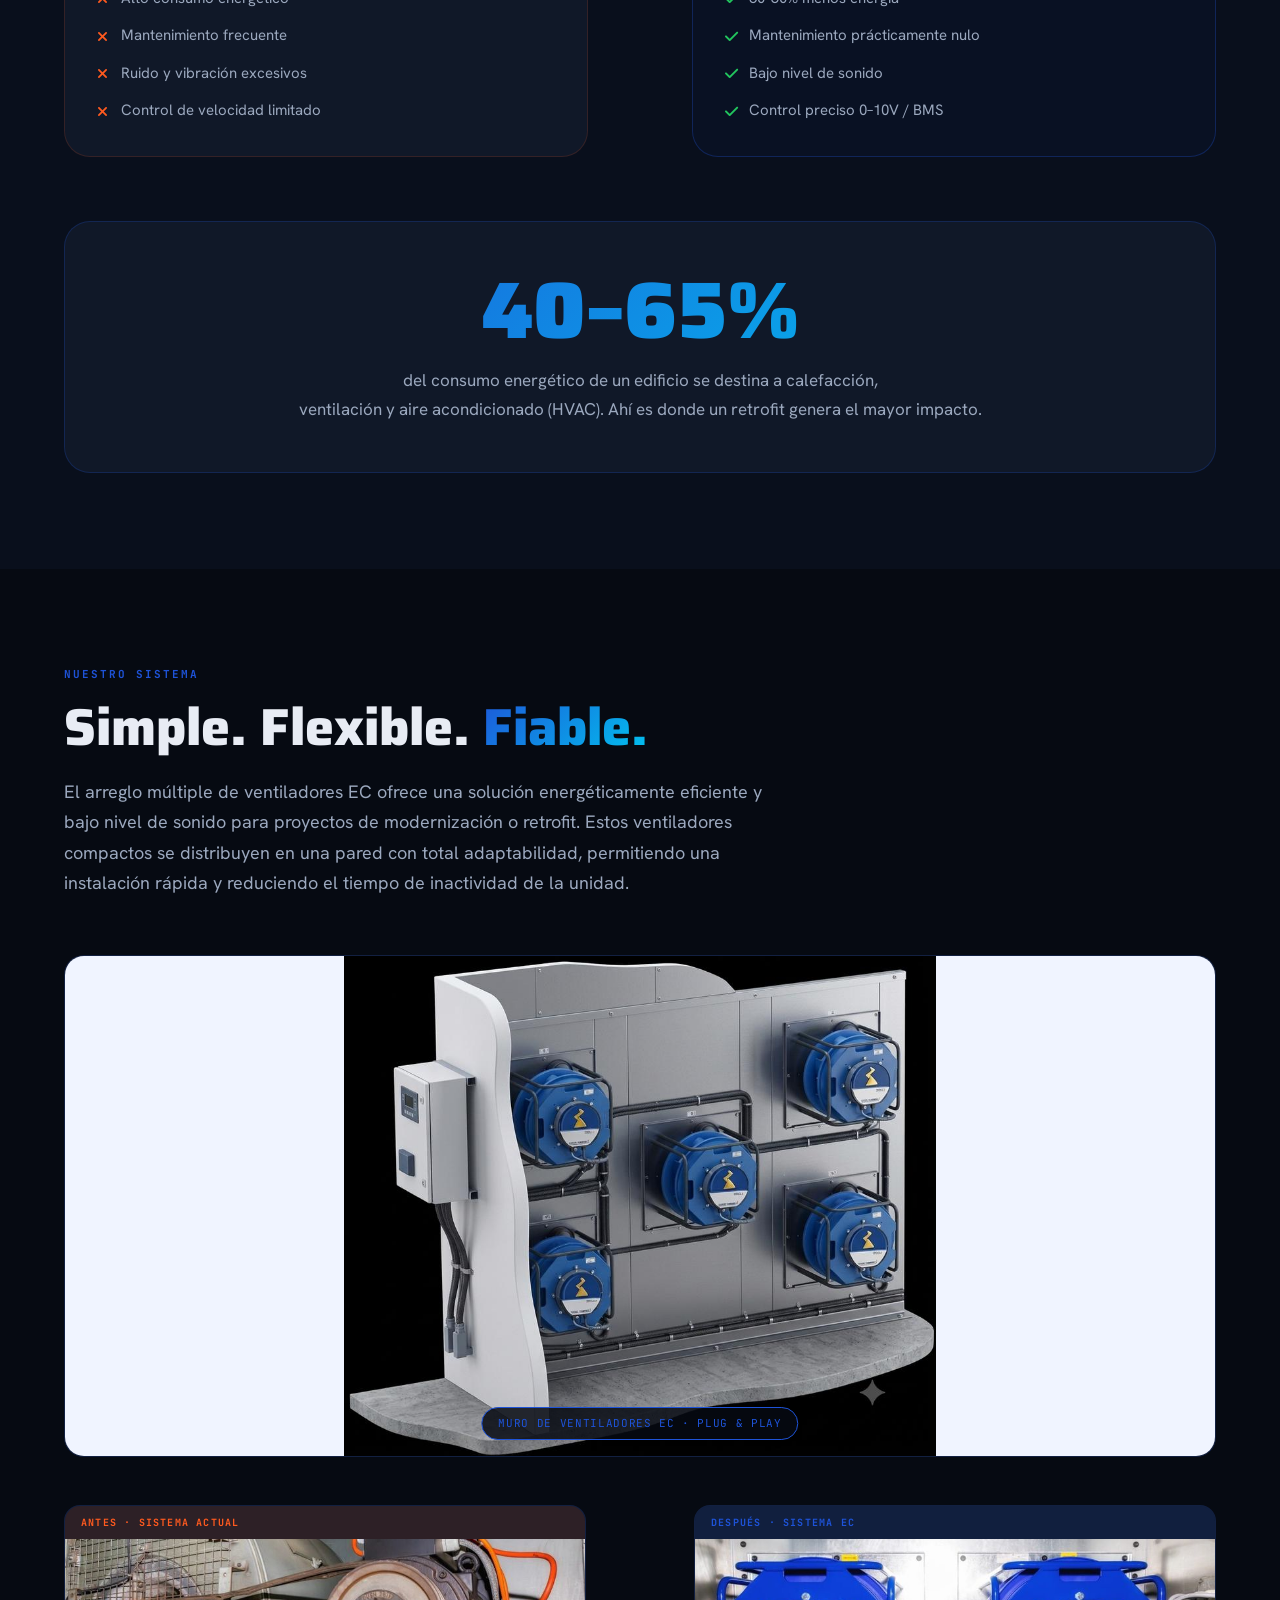
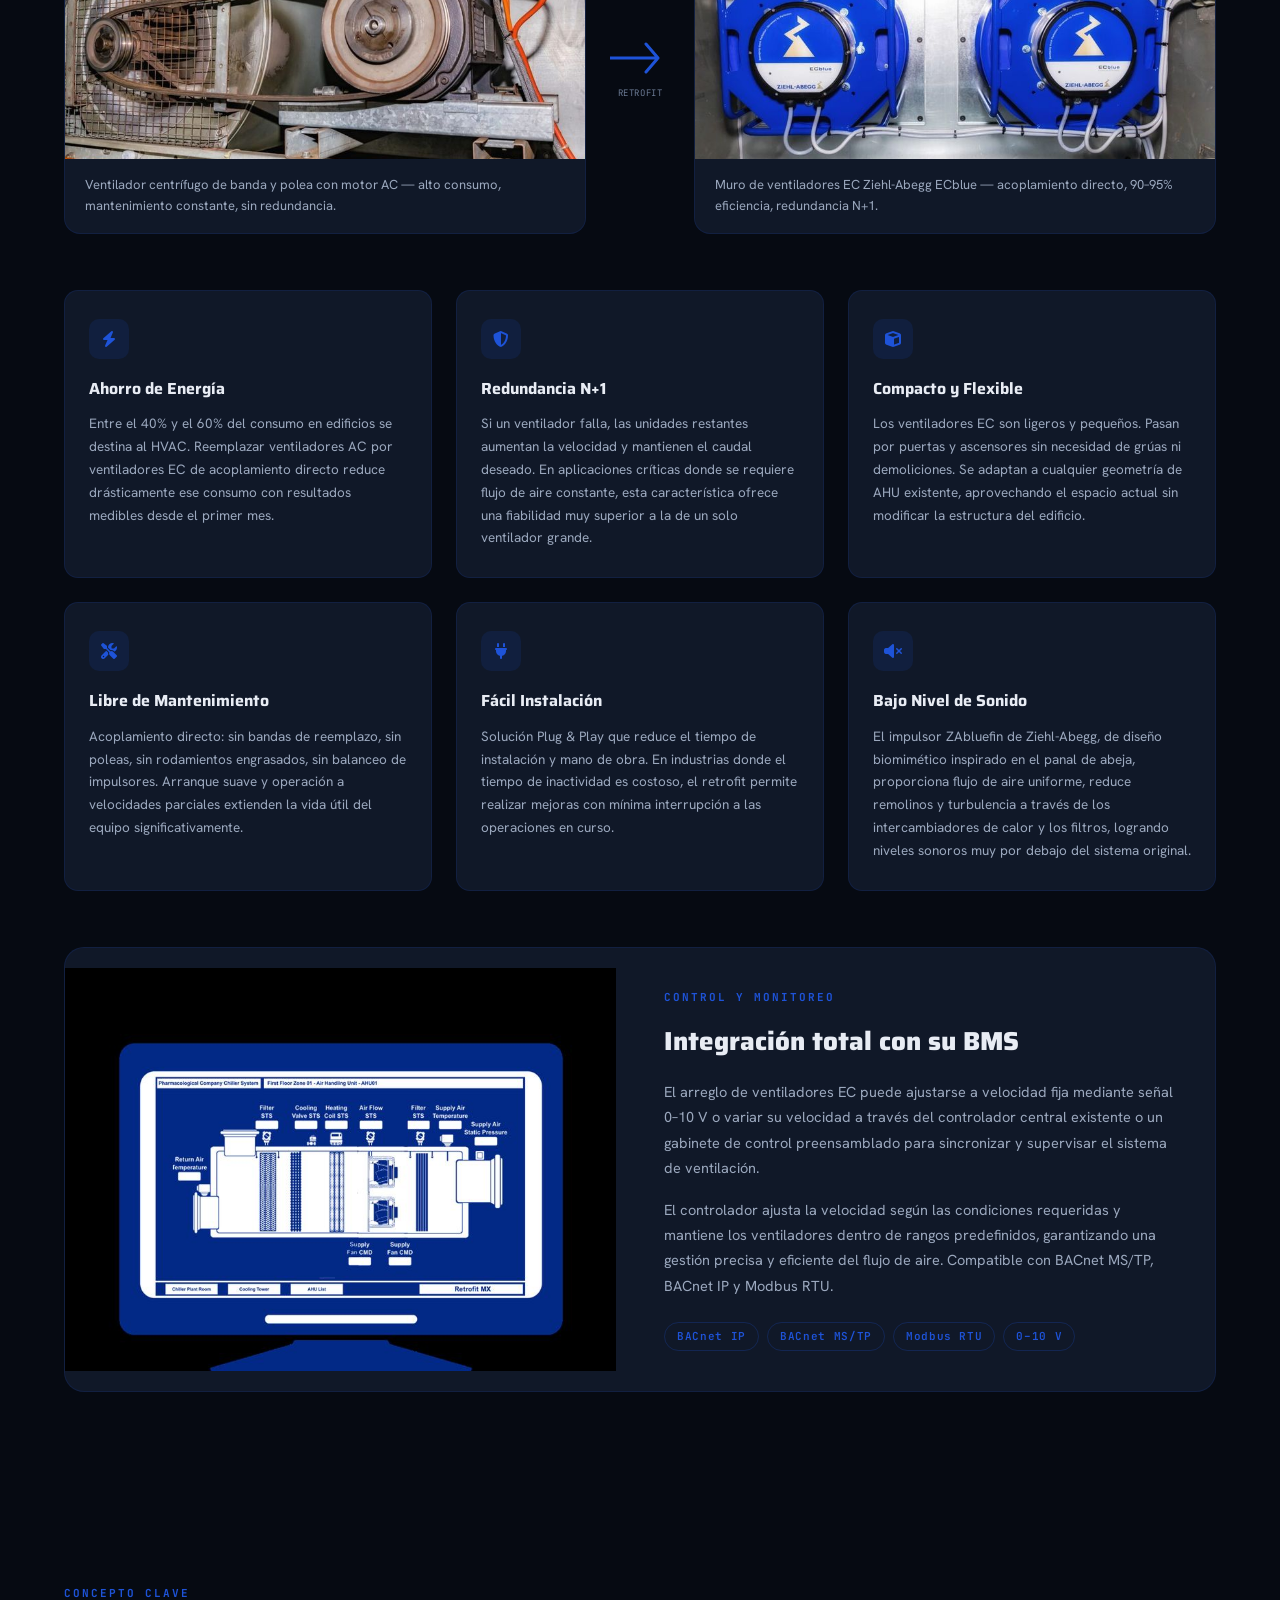
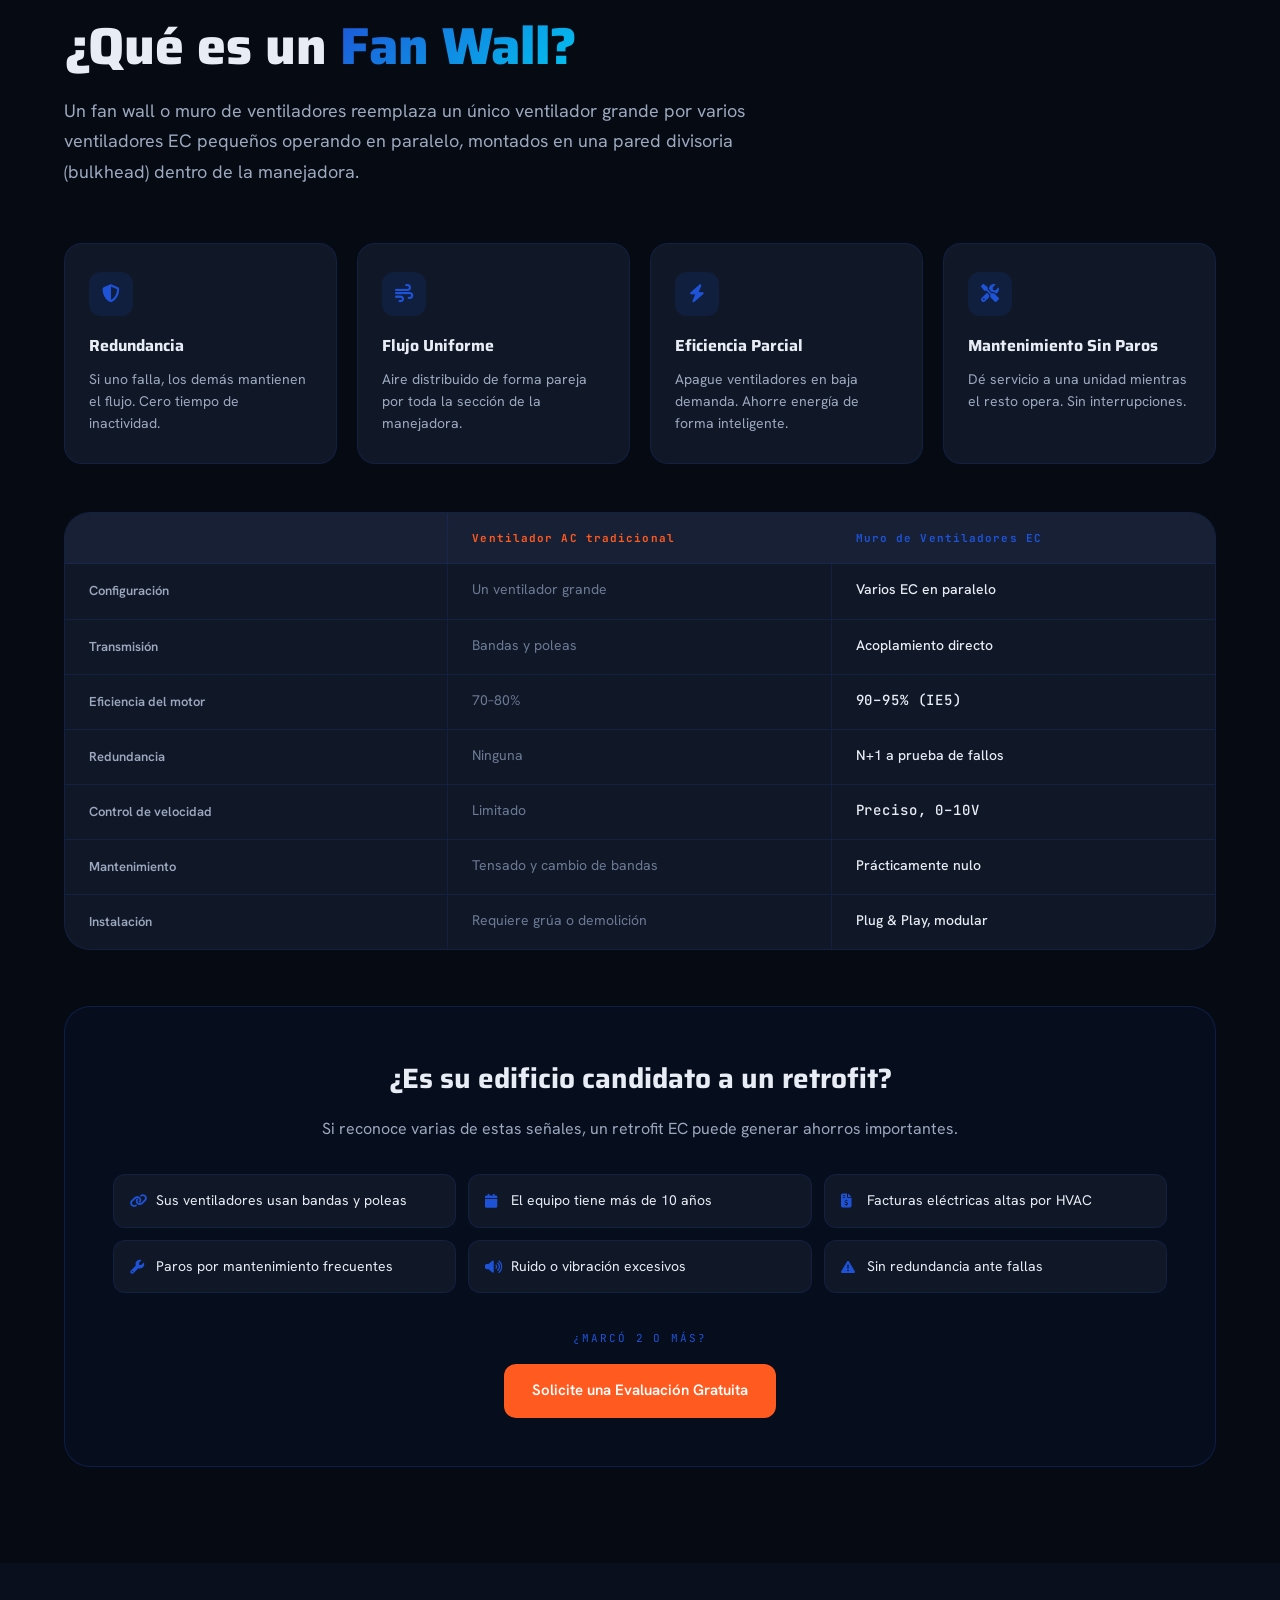
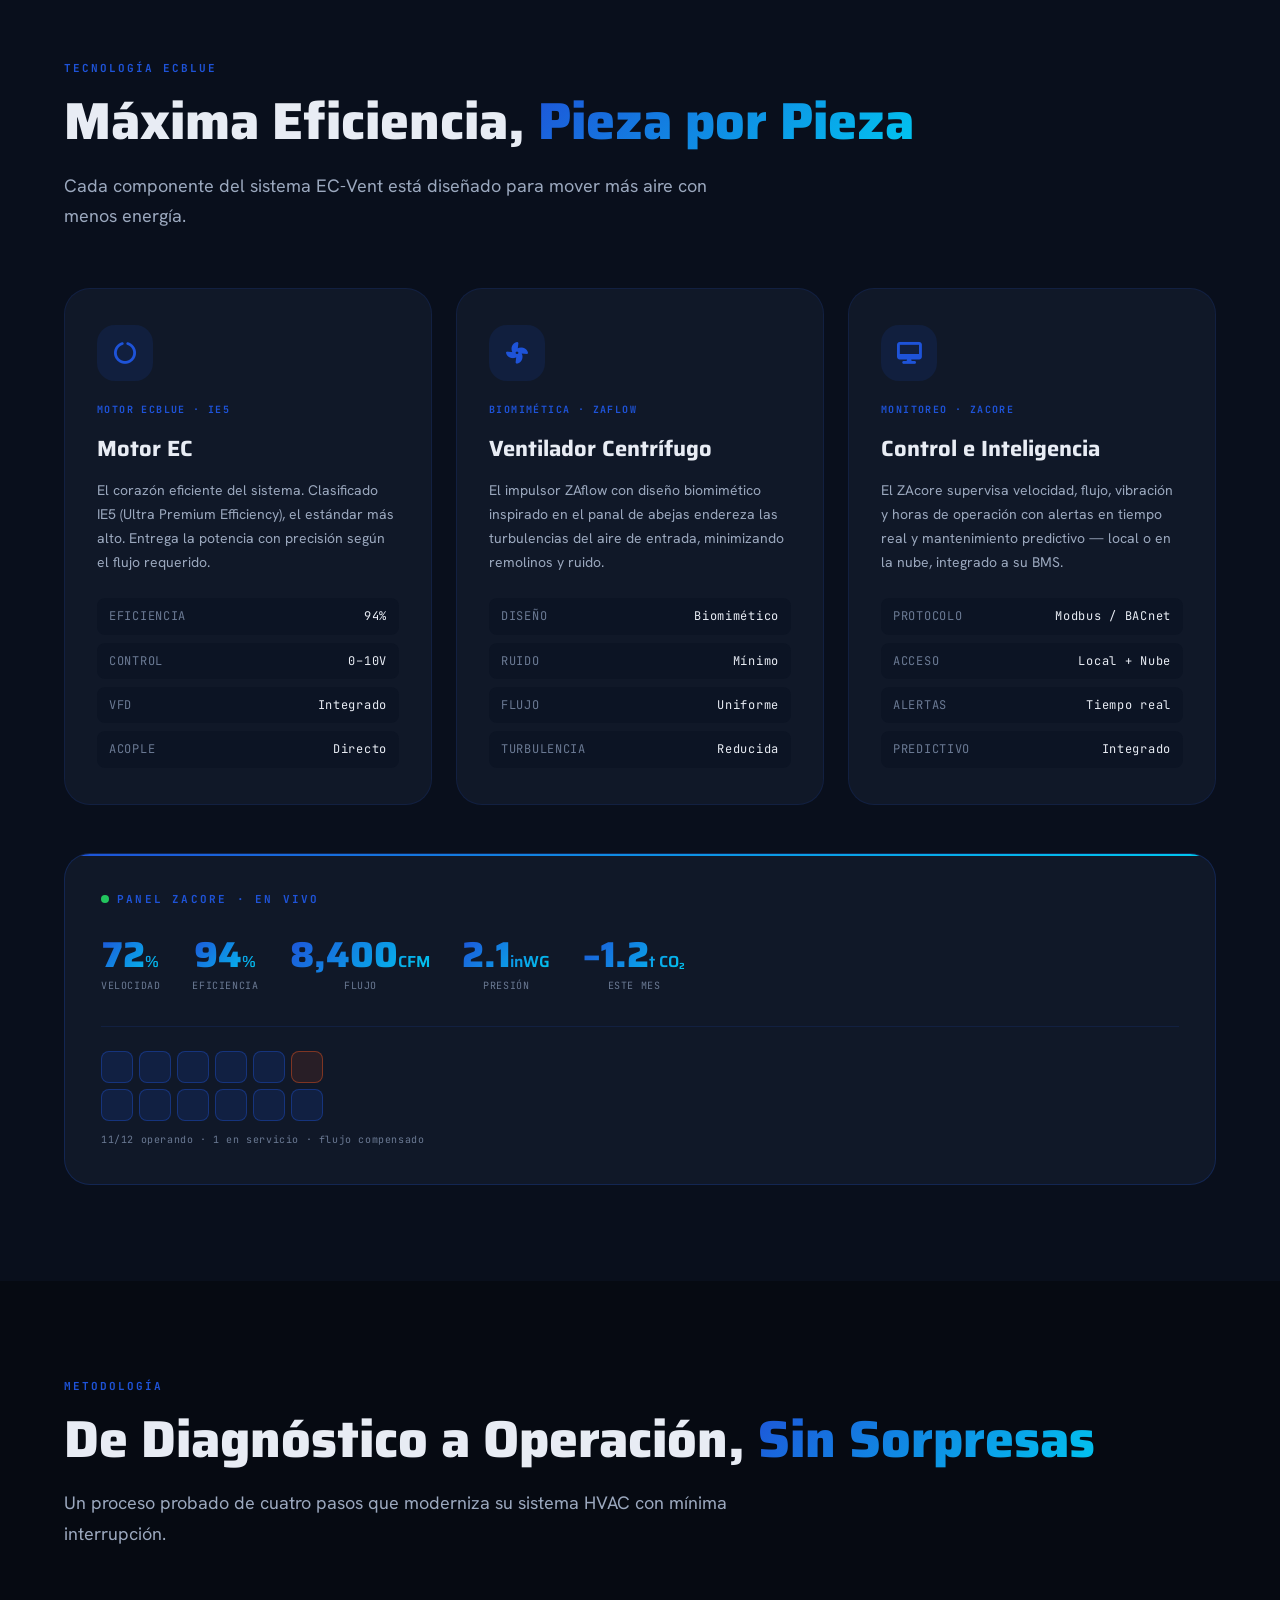
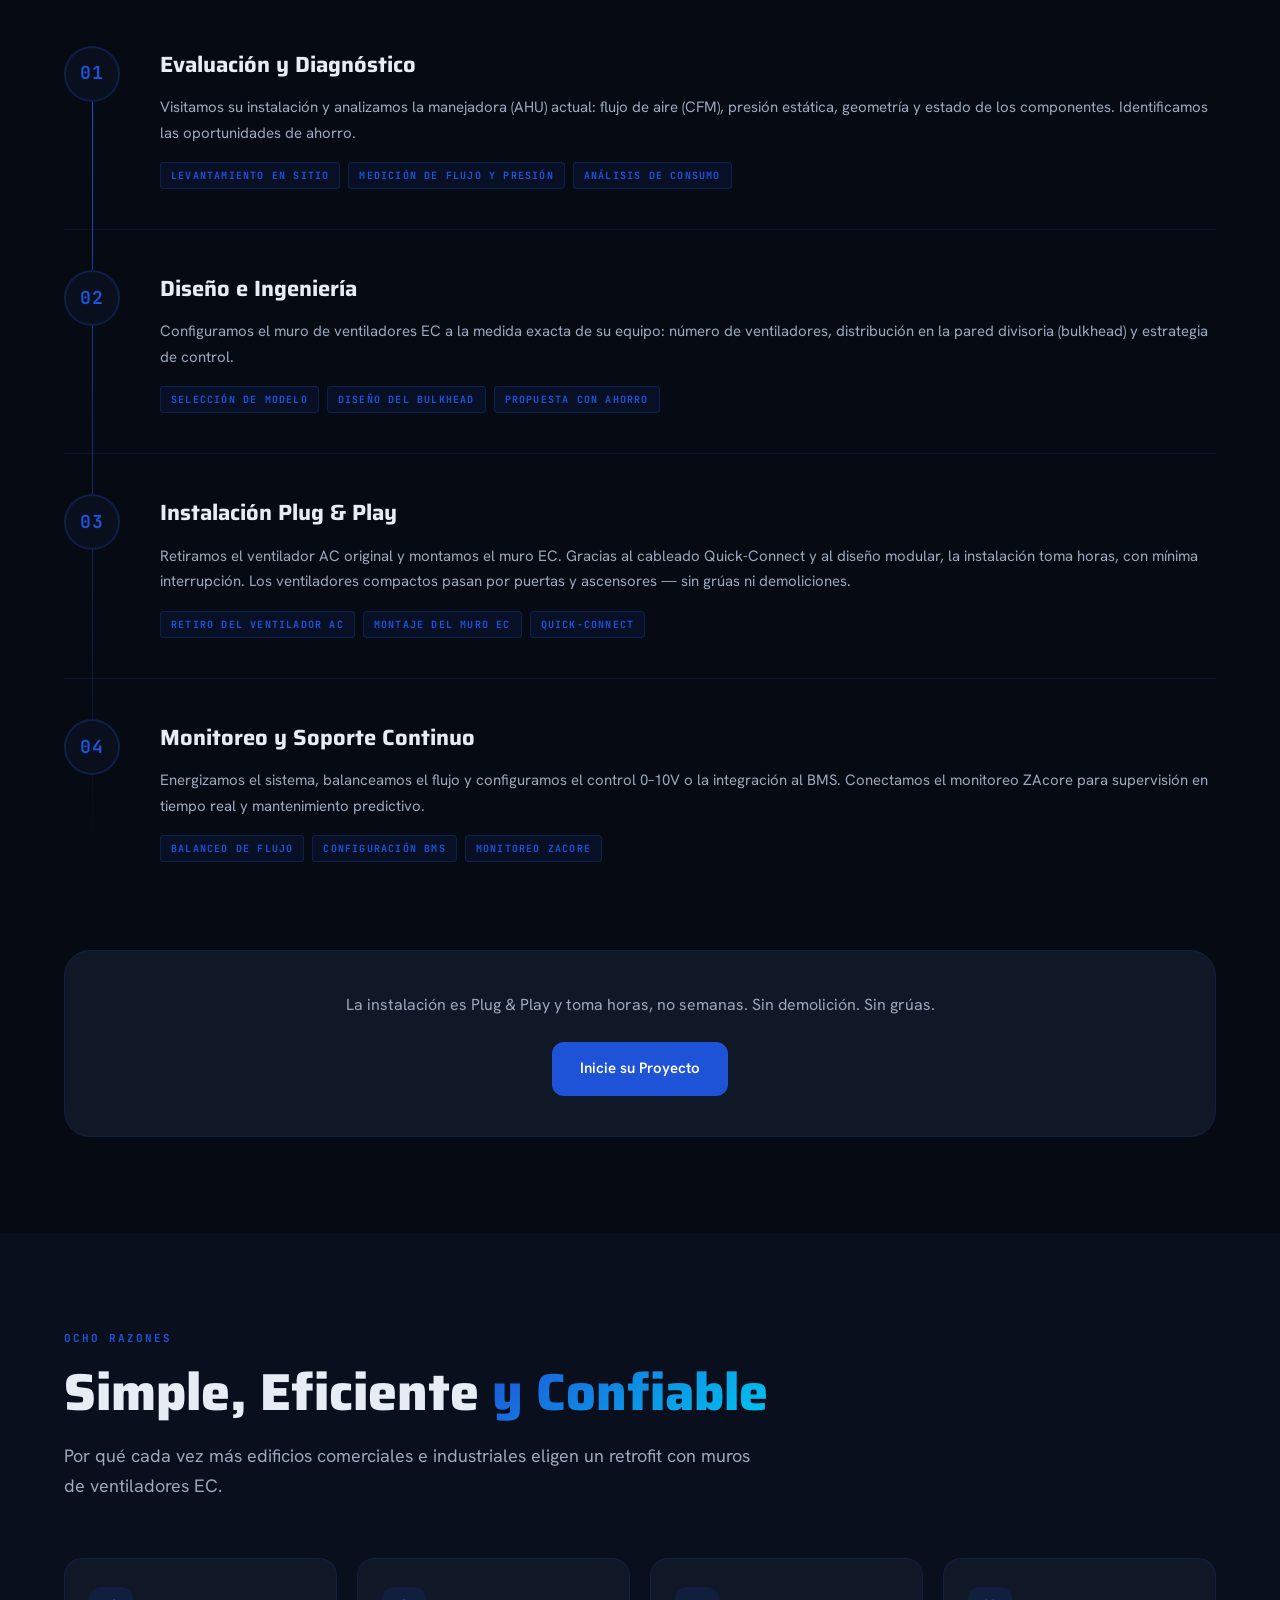
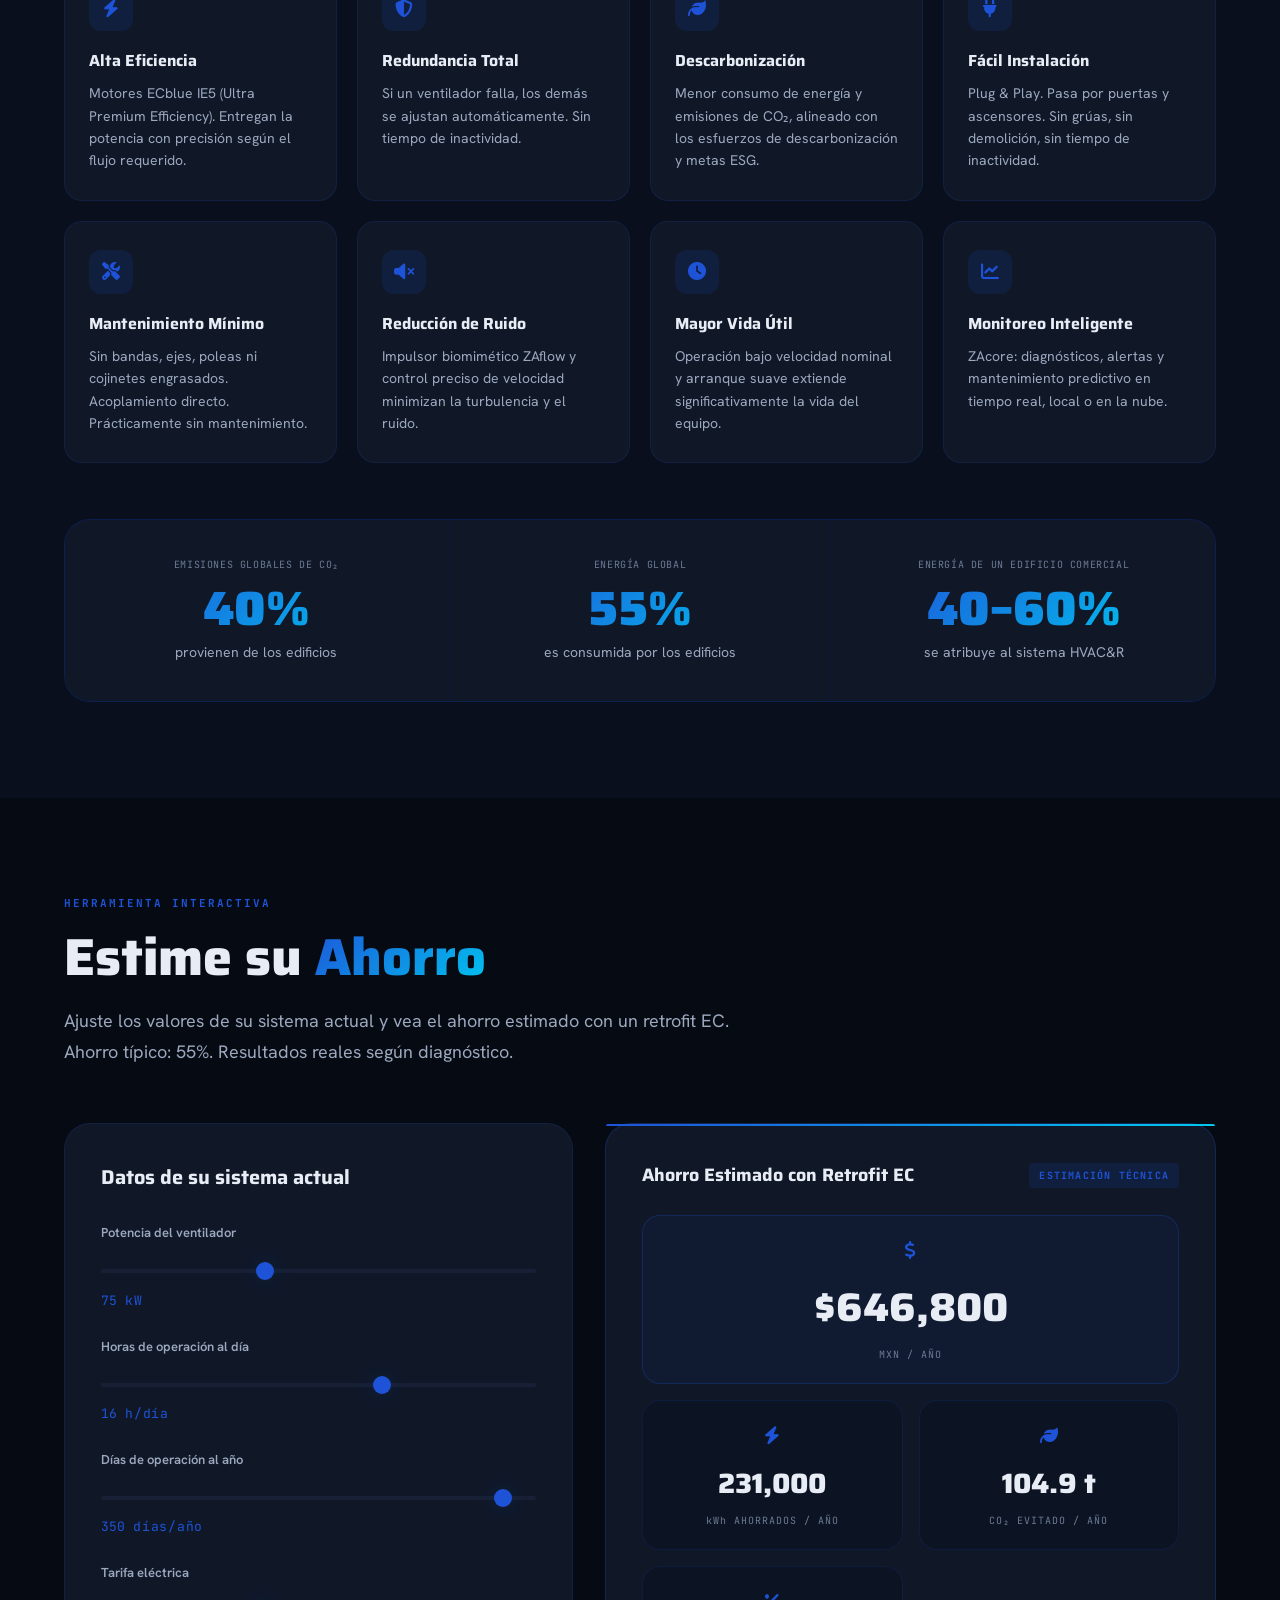
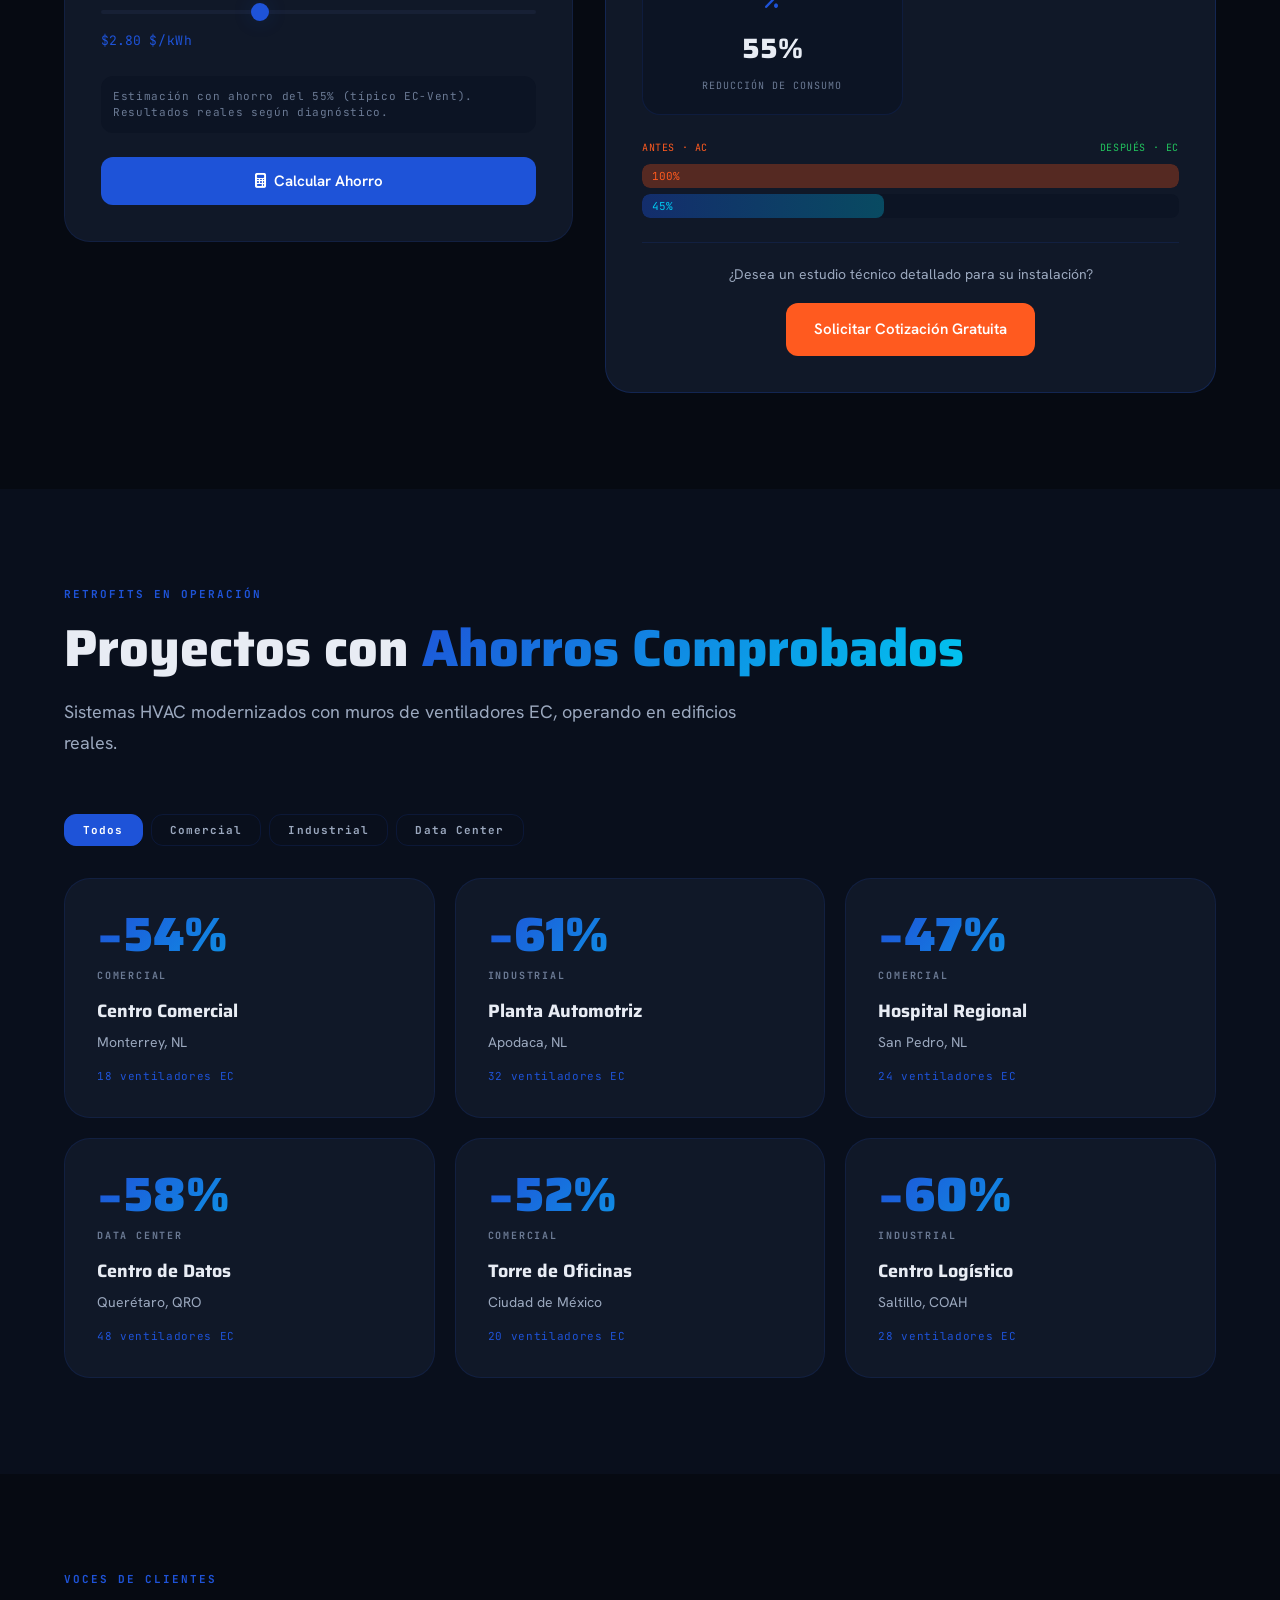
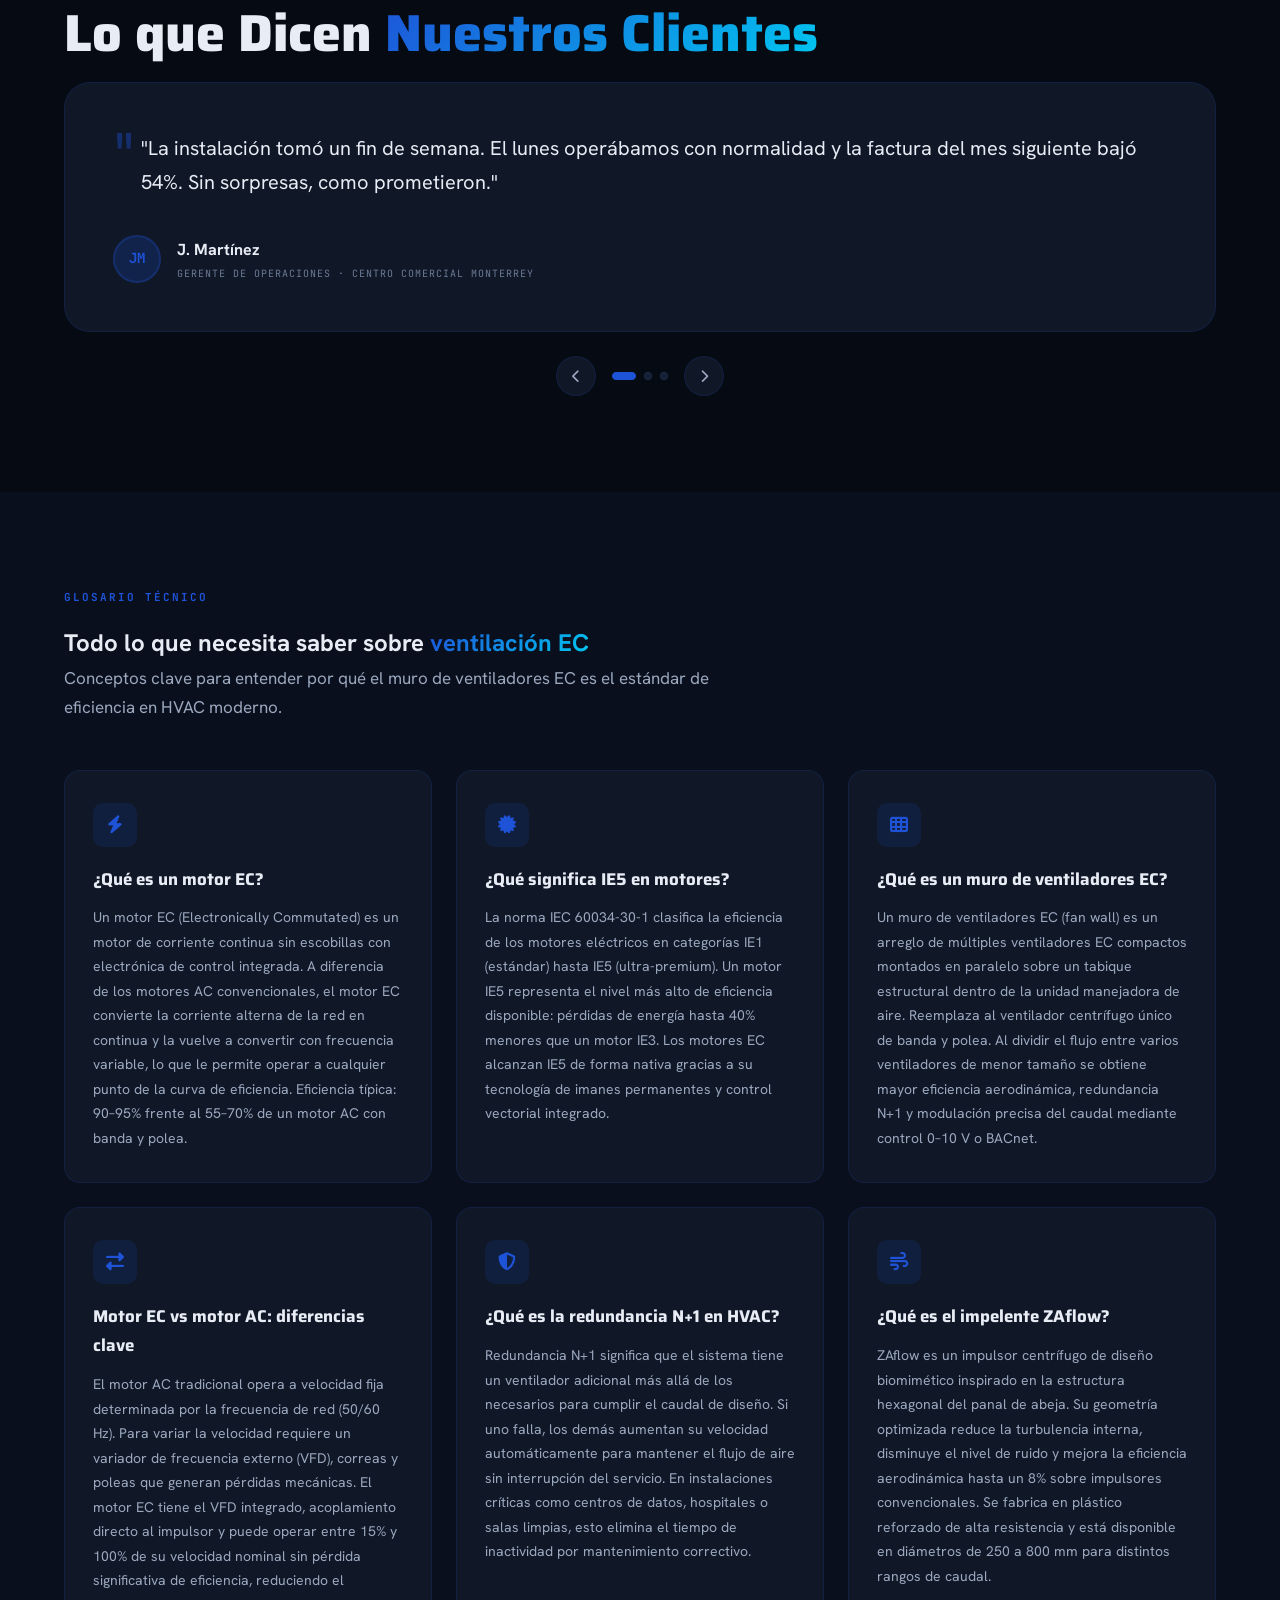
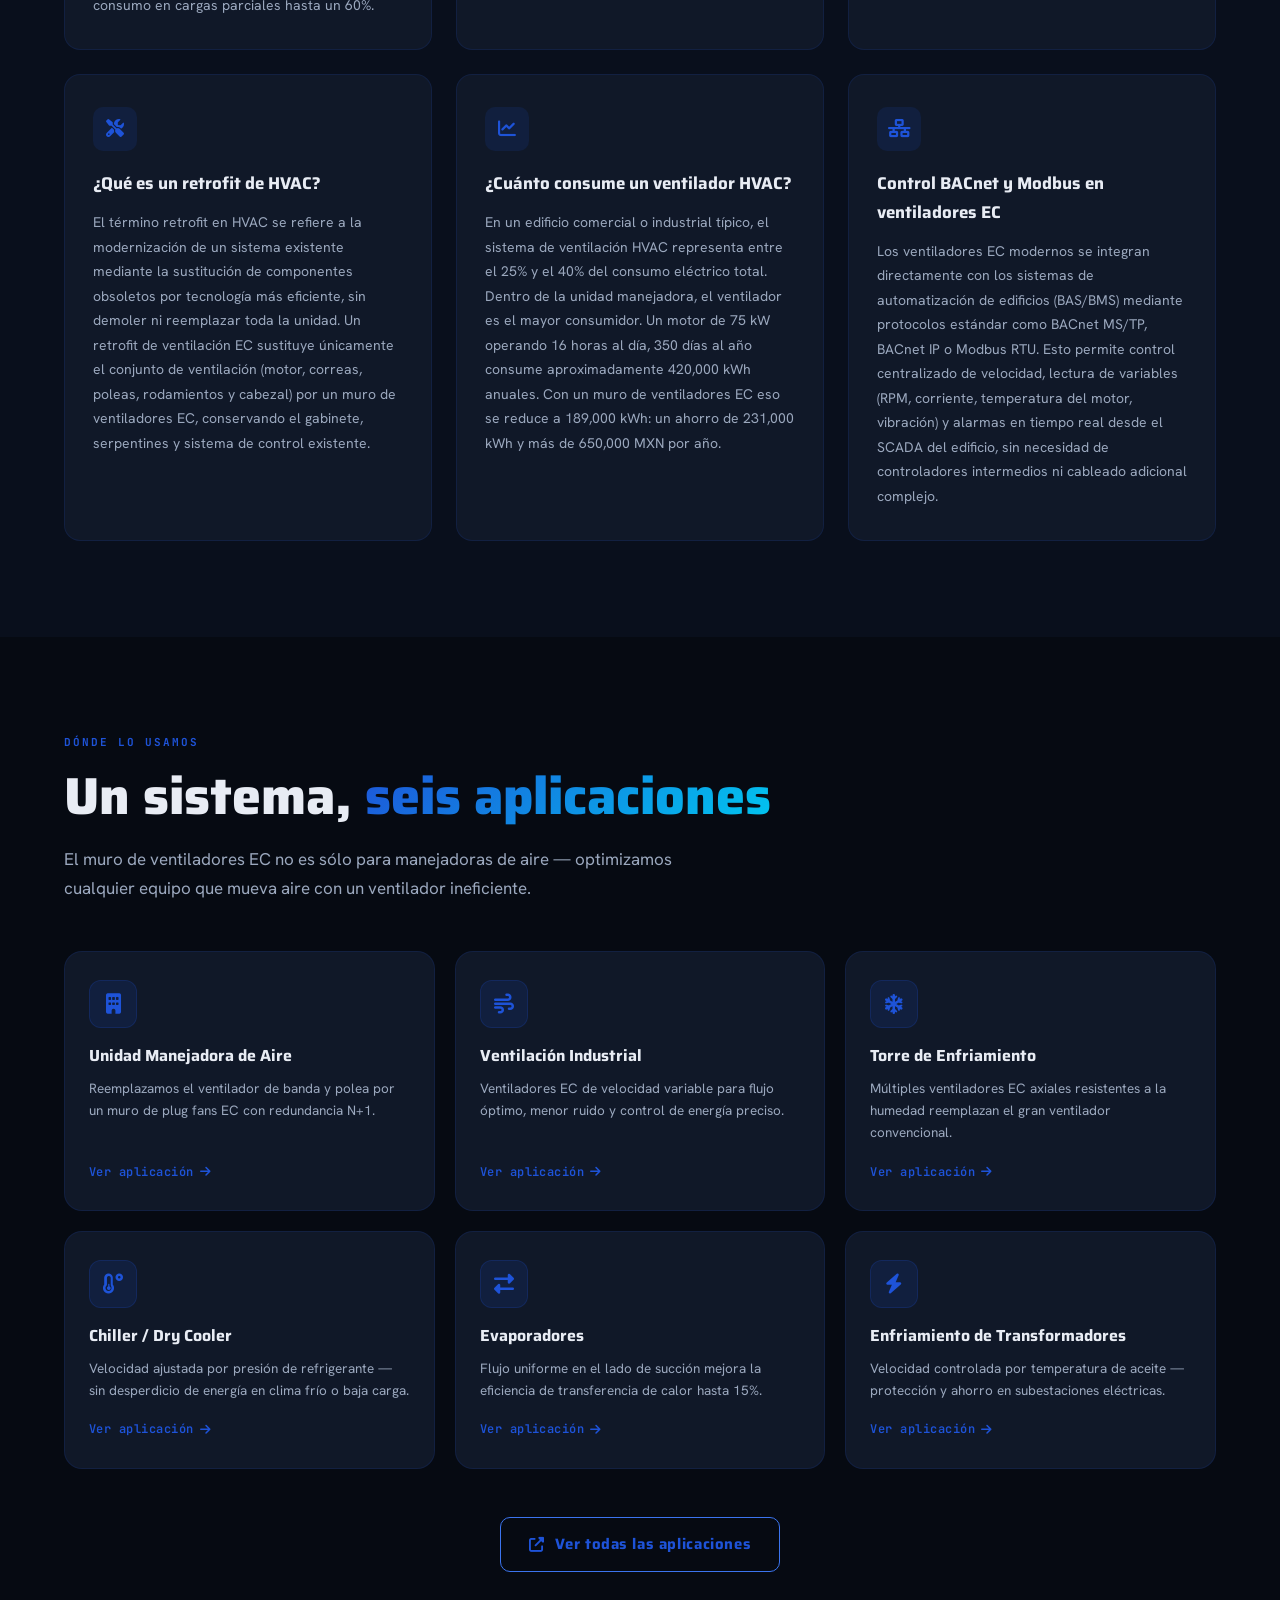
==== commit ee488b2e: "Add aplicaciones.html with 6 EC applications + update nav and index - New aplicaciones.html: full de" ====
--- a/index.html
+++ b/index.html
@@ -83,6 +83,8 @@
       <li><a href="#proceso" class="nav-link">Proceso</a></li>
       <li><a href="#beneficios" class="nav-link">Beneficios</a></li>
       <li><a href="#proyectos" class="nav-link">Proyectos</a></li>
+      <li><a href="aplicaciones.html" class="nav-link">Aplicaciones</a></li>
+      <li><a href="blog.html" class="nav-link">Blog</a></li>
       <li><a href="#contacto" class="nav-cta">Cotiza tu Retrofit</a></li>
     </ul>
     <button class="hamburger" id="hamburger" aria-label="Menu">
@@ -981,6 +983,60 @@
   </div>
 </section>
 
+<!-- APLICACIONES TEASER -->
+<section id="aplicaciones" class="section">
+  <div class="container">
+    <div class="section-header reveal">
+      <div class="section-label mono">Dónde lo usamos</div>
+      <h2 class="section-title">Un sistema, <span class="gradient-text">seis aplicaciones</span></h2>
+      <p class="section-sub">El muro de ventiladores EC no es sólo para manejadoras de aire — optimizamos cualquier equipo que mueva aire con un ventilador ineficiente.</p>
+    </div>
+    <div class="apps-grid">
+      <a href="aplicaciones.html#ahu" class="app-card reveal" data-delay="0">
+        <div class="app-card-icon"><i class="fas fa-building"></i></div>
+        <h3>Unidad Manejadora de Aire</h3>
+        <p>Reemplazamos el ventilador de banda y polea por un muro de plug fans EC con redundancia N+1.</p>
+        <span class="app-card-link">Ver aplicación <i class="fas fa-arrow-right"></i></span>
+      </a>
+      <a href="aplicaciones.html#ventilacion" class="app-card reveal" data-delay="60">
+        <div class="app-card-icon"><i class="fas fa-wind"></i></div>
+        <h3>Ventilación Industrial</h3>
+        <p>Ventiladores EC de velocidad variable para flujo óptimo, menor ruido y control de energía preciso.</p>
+        <span class="app-card-link">Ver aplicación <i class="fas fa-arrow-right"></i></span>
+      </a>
+      <a href="aplicaciones.html#torre" class="app-card reveal" data-delay="120">
+        <div class="app-card-icon"><i class="fas fa-snowflake"></i></div>
+        <h3>Torre de Enfriamiento</h3>
+        <p>Múltiples ventiladores EC axiales resistentes a la humedad reemplazan el gran ventilador convencional.</p>
+        <span class="app-card-link">Ver aplicación <i class="fas fa-arrow-right"></i></span>
+      </a>
+      <a href="aplicaciones.html#chiller" class="app-card reveal" data-delay="0">
+        <div class="app-card-icon"><i class="fas fa-temperature-low"></i></div>
+        <h3>Chiller / Dry Cooler</h3>
+        <p>Velocidad ajustada por presión de refrigerante — sin desperdicio de energía en clima frío o baja carga.</p>
+        <span class="app-card-link">Ver aplicación <i class="fas fa-arrow-right"></i></span>
+      </a>
+      <a href="aplicaciones.html#evaporador" class="app-card reveal" data-delay="60">
+        <div class="app-card-icon"><i class="fas fa-exchange-alt"></i></div>
+        <h3>Evaporadores</h3>
+        <p>Flujo uniforme en el lado de succión mejora la eficiencia de transferencia de calor hasta 15%.</p>
+        <span class="app-card-link">Ver aplicación <i class="fas fa-arrow-right"></i></span>
+      </a>
+      <a href="aplicaciones.html#transformadores" class="app-card reveal" data-delay="120">
+        <div class="app-card-icon"><i class="fas fa-bolt"></i></div>
+        <h3>Enfriamiento de Transformadores</h3>
+        <p>Velocidad controlada por temperatura de aceite — protección y ahorro en subestaciones eléctricas.</p>
+        <span class="app-card-link">Ver aplicación <i class="fas fa-arrow-right"></i></span>
+      </a>
+    </div>
+    <div style="text-align:center;margin-top:48px" class="reveal">
+      <a href="aplicaciones.html" class="btn btn-outline-brand">
+        <i class="fas fa-external-link-alt"></i> Ver todas las aplicaciones
+      </a>
+    </div>
+  </div>
+</section>
+
 <!-- CTA BAND -->
 <section class="cta-band">
   <div class="container">
--- a/css/style.css
+++ b/css/style.css
@@ -203,12 +203,21 @@
   text-transform: uppercase;
   margin-bottom: 16px;
 }
+.section-header {
+  margin-bottom: 48px;
+}
 .section-title {
   font-family: var(--font-display);
   font-size: clamp(32px, 5vw, 52px);
   font-weight: 800;
   line-height: 1.1;
   margin-bottom: 20px;
+}
+.section-sub {
+  font-size: 17px;
+  color: var(--text-2);
+  max-width: 680px;
+  line-height: 1.7;
 }
 .section-desc {
   font-size: 18px;
@@ -1234,3 +1243,91 @@
 @media (max-width: 480px) {
   .sistema-features { grid-template-columns: 1fr; }
 }
+
+/* ─── APLICACIONES SECTION ───────────────────────────────── */
+.apps-grid {
+  display: grid;
+  grid-template-columns: repeat(3, 1fr);
+  gap: 20px;
+  margin-top: 40px;
+}
+.app-card {
+  display: flex;
+  flex-direction: column;
+  background: var(--surface);
+  border: 1px solid var(--border);
+  border-radius: var(--radius-lg);
+  padding: 28px 24px;
+  text-decoration: none;
+  color: var(--text);
+  transition: all 0.25s var(--ease-mech);
+  position: relative;
+  overflow: hidden;
+}
+.app-card::before {
+  content: '';
+  position: absolute;
+  inset: 0;
+  background: linear-gradient(135deg, rgba(30,83,216,0.06), transparent);
+  opacity: 0;
+  transition: opacity 0.25s;
+}
+.app-card:hover {
+  border-color: var(--border-2);
+  transform: translateY(-4px);
+  box-shadow: var(--glow-sm);
+}
+.app-card:hover::before { opacity: 1; }
+.app-card-icon {
+  width: 48px; height: 48px;
+  background: rgba(30,83,216,0.12);
+  border: 1px solid rgba(30,83,216,0.2);
+  border-radius: 12px;
+  display: flex; align-items: center; justify-content: center;
+  font-size: 20px; color: var(--brand);
+  margin-bottom: 18px;
+  transition: background 0.2s;
+}
+.app-card:hover .app-card-icon {
+  background: rgba(30,83,216,0.2);
+}
+.app-card h3 {
+  font-family: var(--font-display);
+  font-size: 16px; font-weight: 700;
+  margin-bottom: 10px; line-height: 1.3;
+}
+.app-card p {
+  font-size: 13.5px; color: var(--text-2);
+  line-height: 1.65; flex: 1;
+}
+.app-card-link {
+  display: flex; align-items: center; gap: 6px;
+  font-size: 12px; font-weight: 600;
+  color: var(--brand); font-family: var(--font-mono);
+  letter-spacing: .04em; margin-top: 18px;
+  transition: gap 0.2s;
+}
+.app-card:hover .app-card-link { gap: 10px; }
+
+.btn-outline-brand {
+  display: inline-flex; align-items: center; gap: 10px;
+  padding: 14px 28px; border-radius: 10px;
+  background: transparent;
+  border: 1.5px solid var(--brand-light);
+  color: var(--brand);
+  font-family: var(--font-display); font-size: 15px;
+  font-weight: 700; letter-spacing: .04em;
+  text-decoration: none;
+  transition: all 0.2s var(--ease-mech);
+}
+.btn-outline-brand:hover {
+  background: rgba(30,83,216,0.1);
+  transform: translateY(-2px);
+}
+
+@media (max-width: 900px) {
+  .apps-grid { grid-template-columns: repeat(2, 1fr); }
+}
+@media (max-width: 560px) {
+  .apps-grid { grid-template-columns: 1fr; }
+}
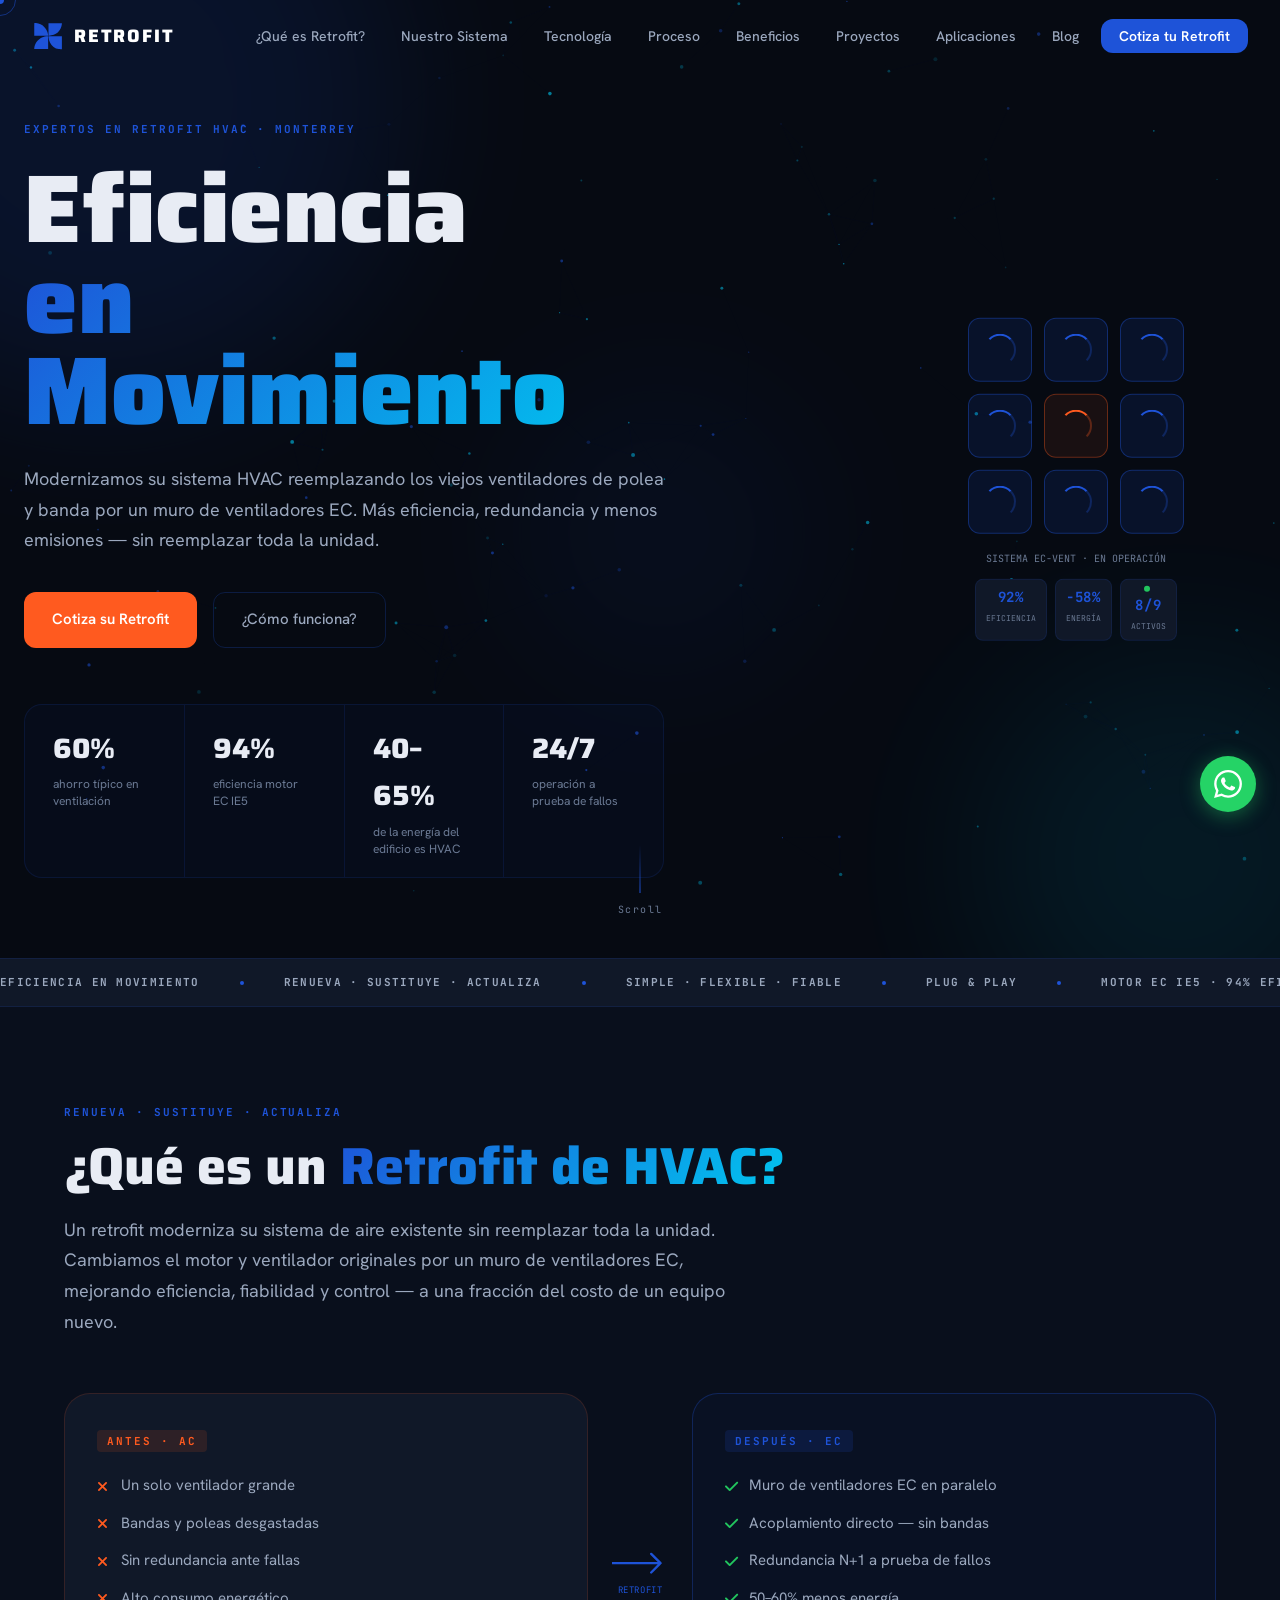
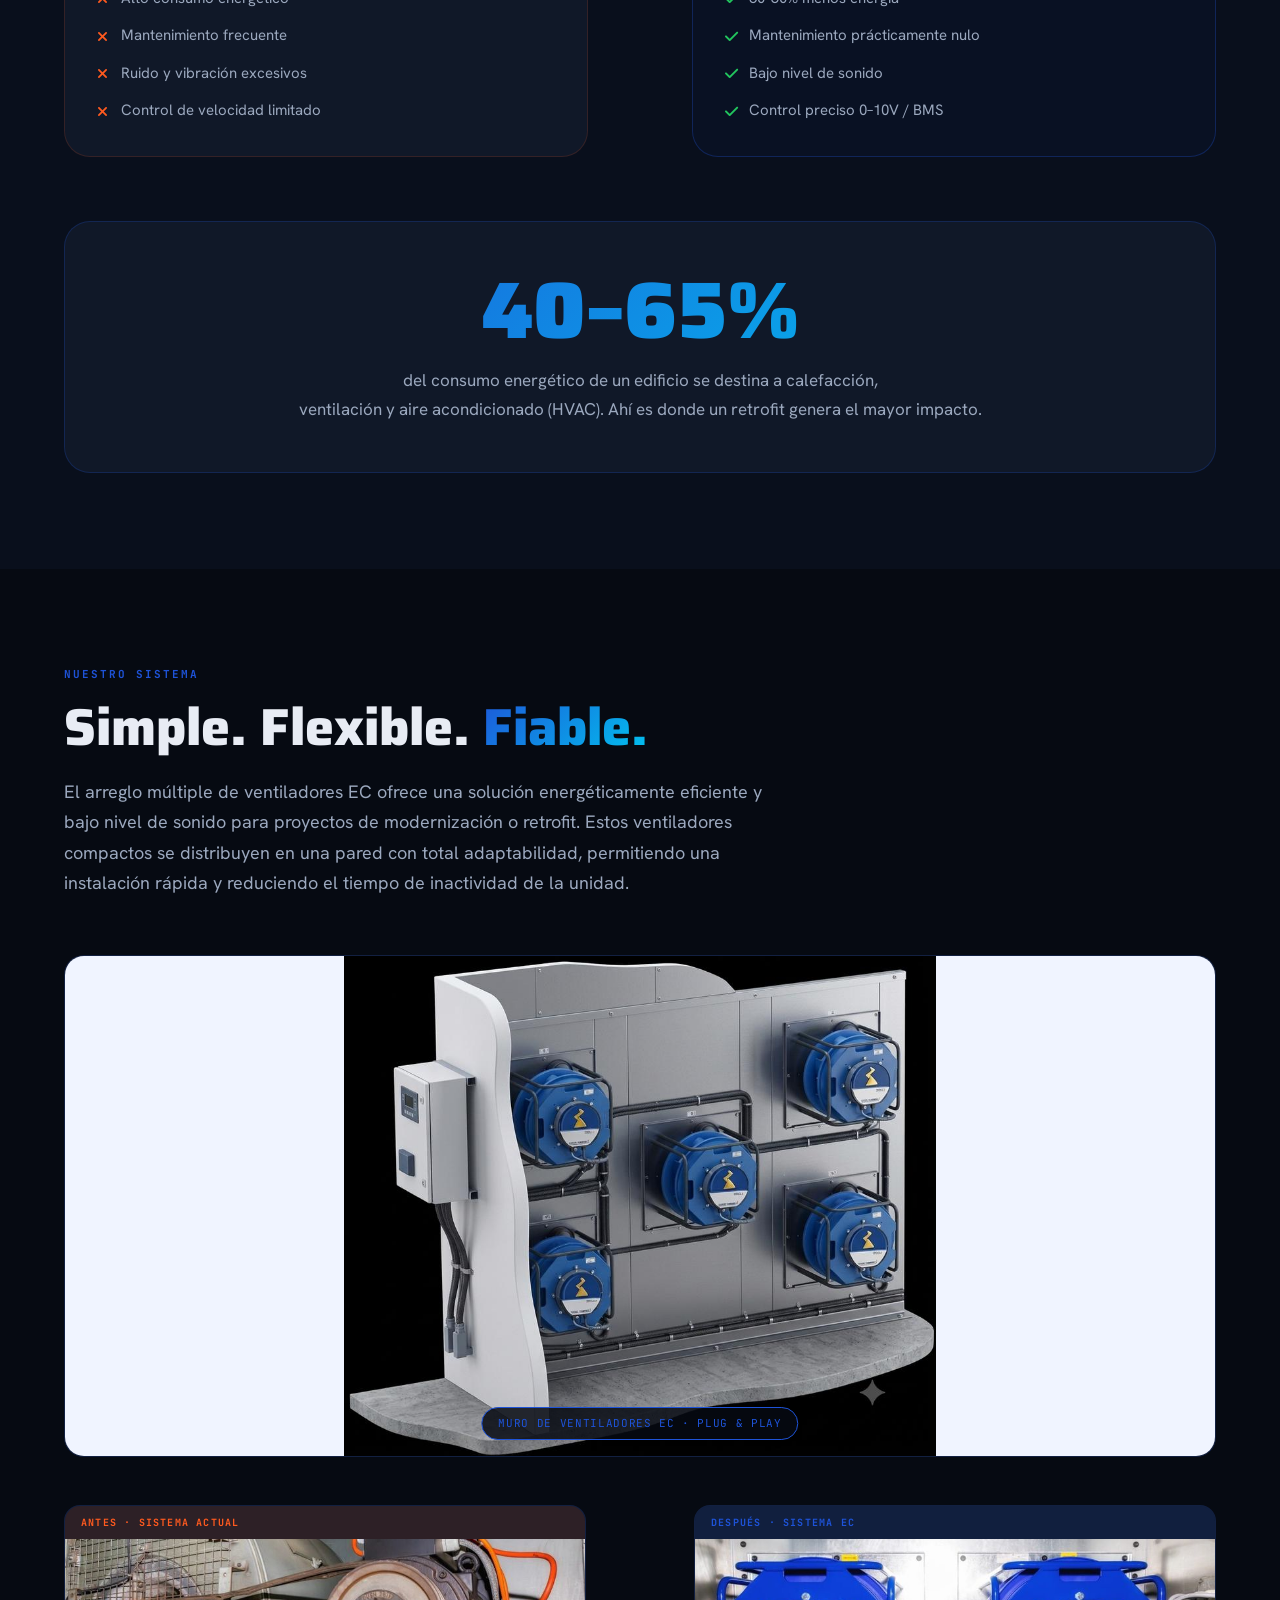
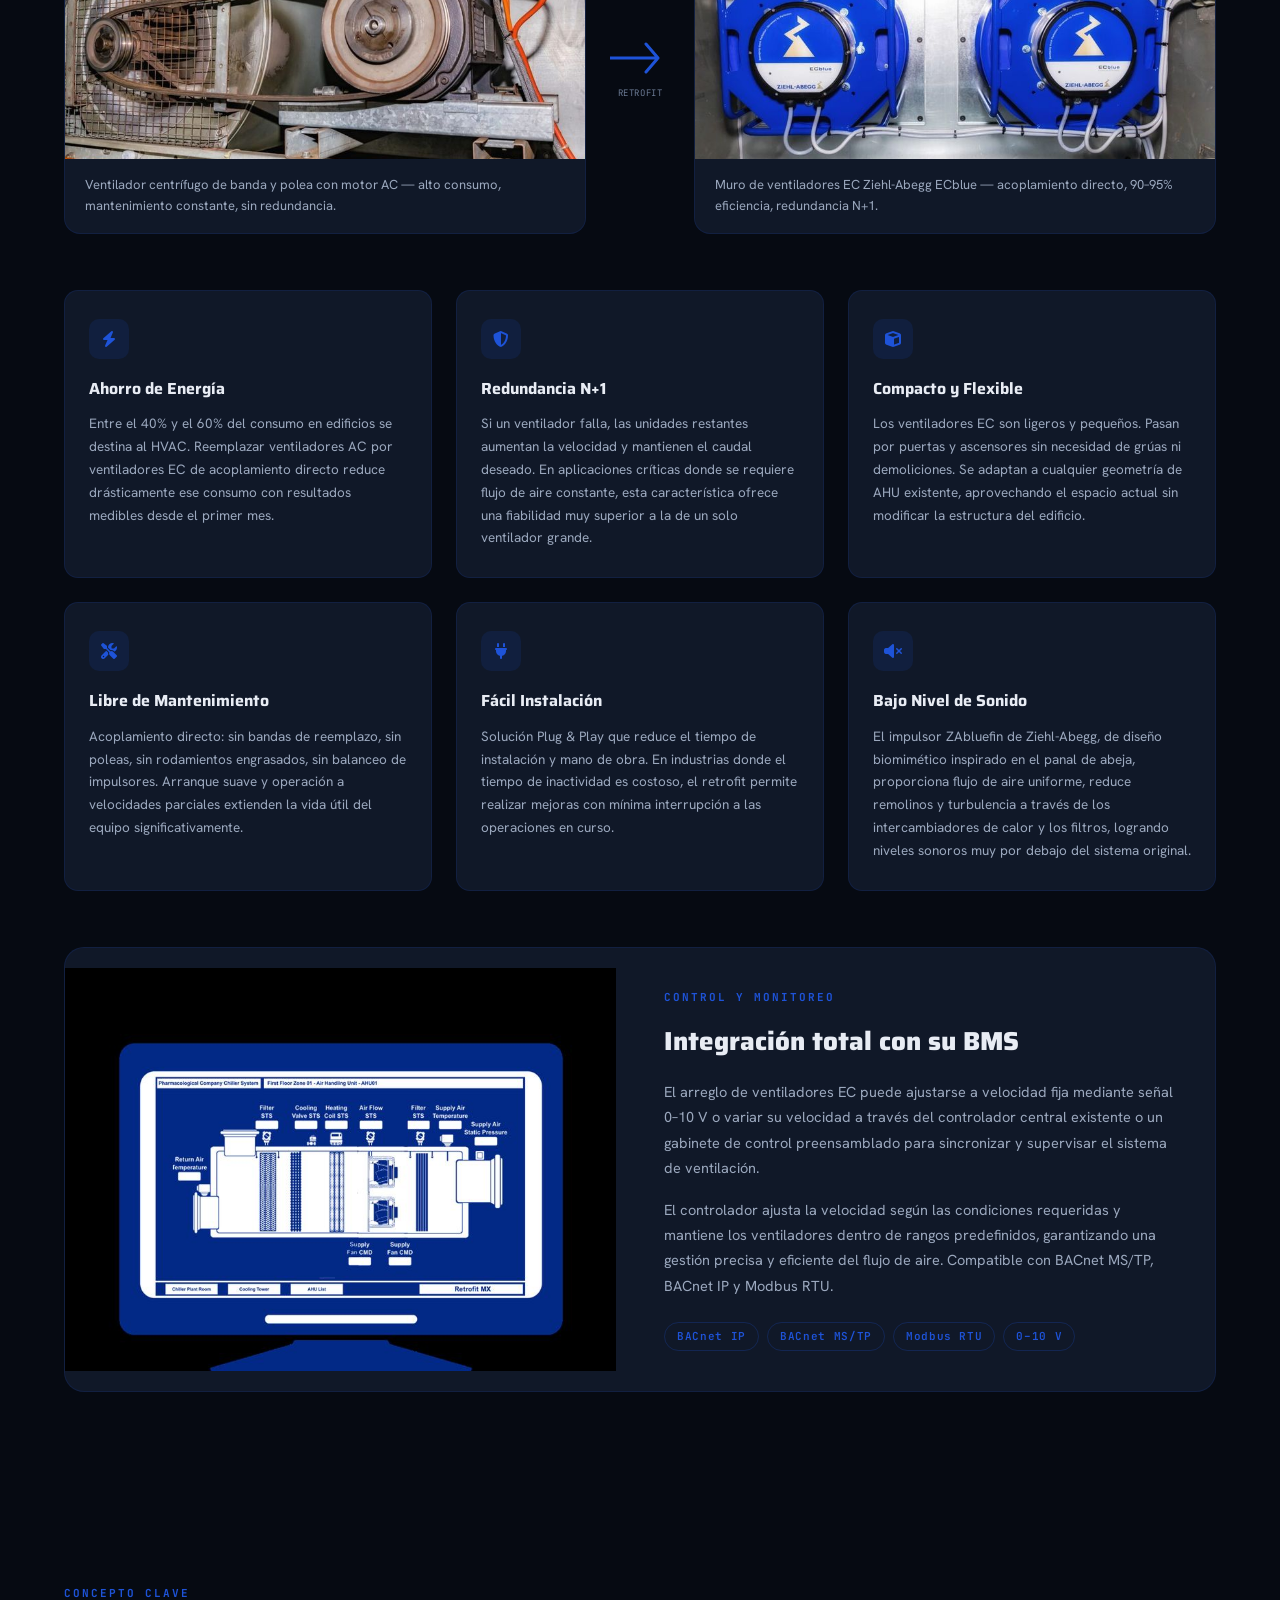
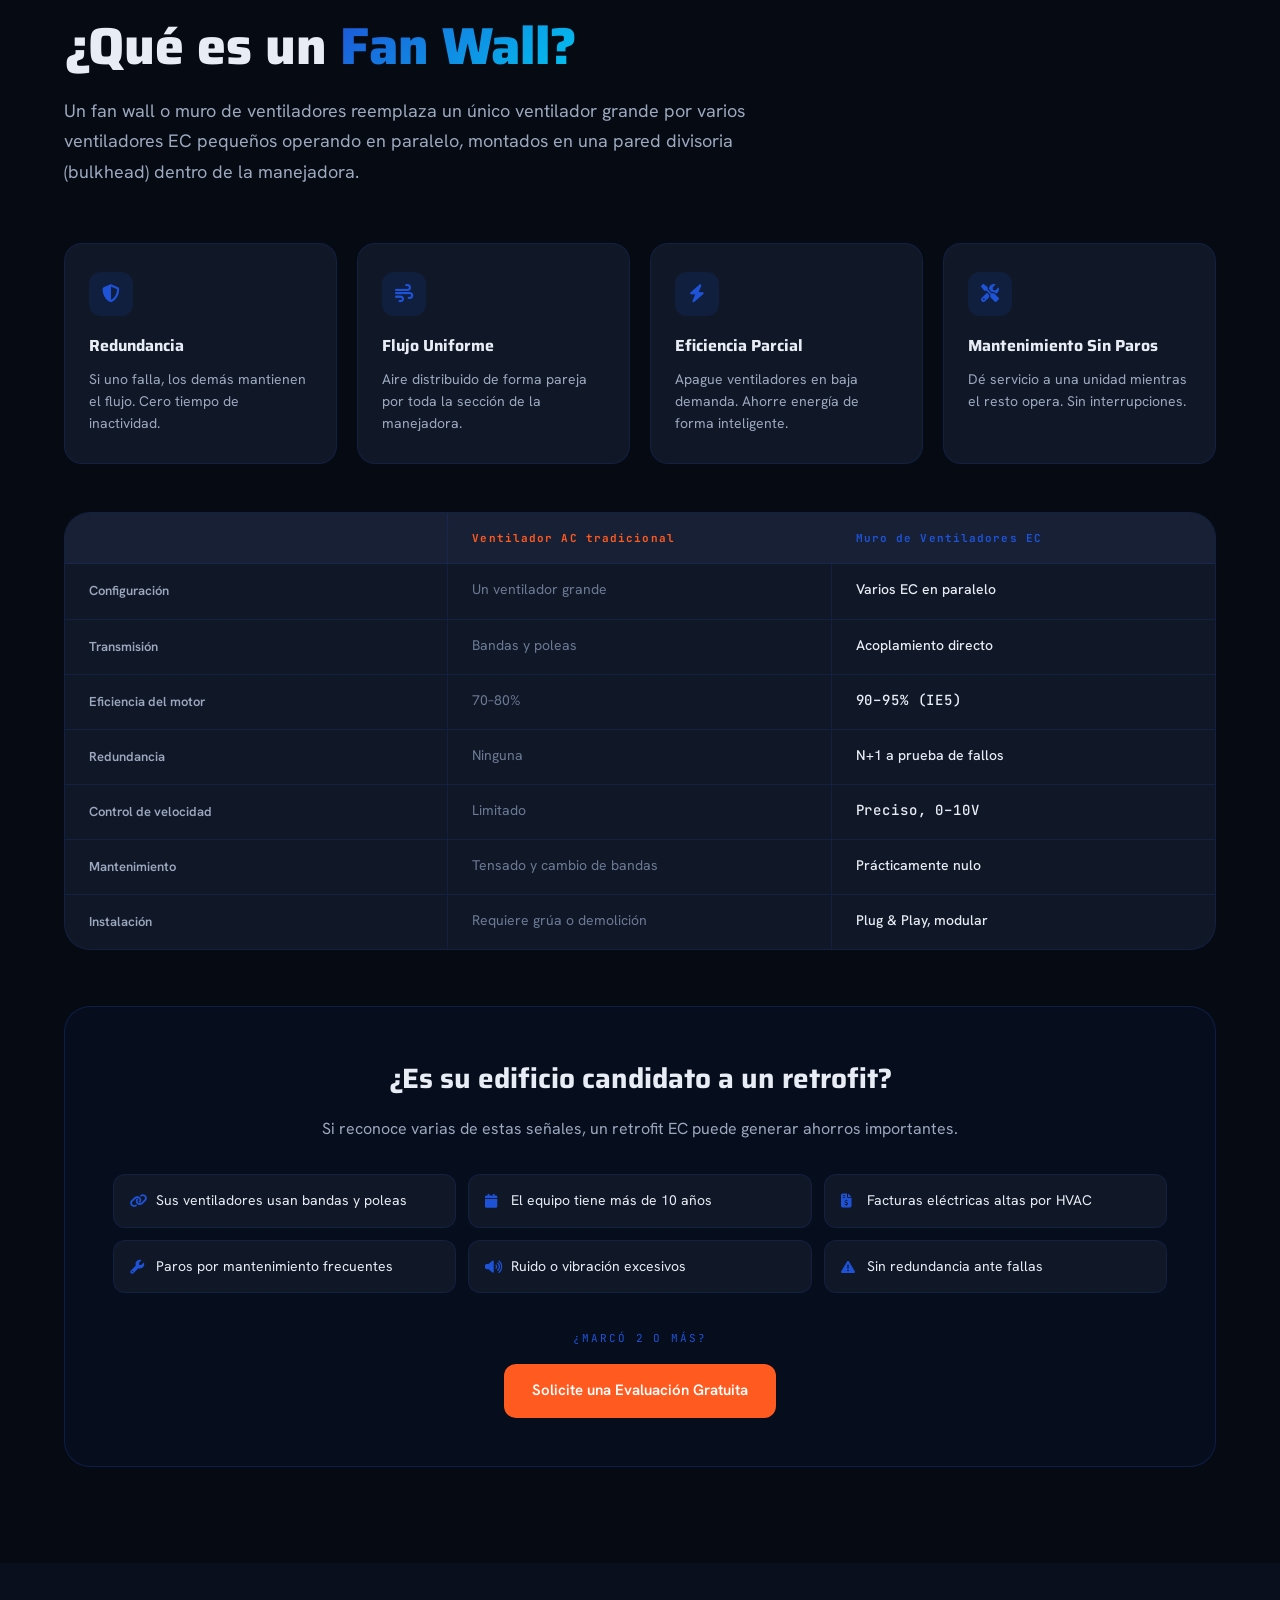
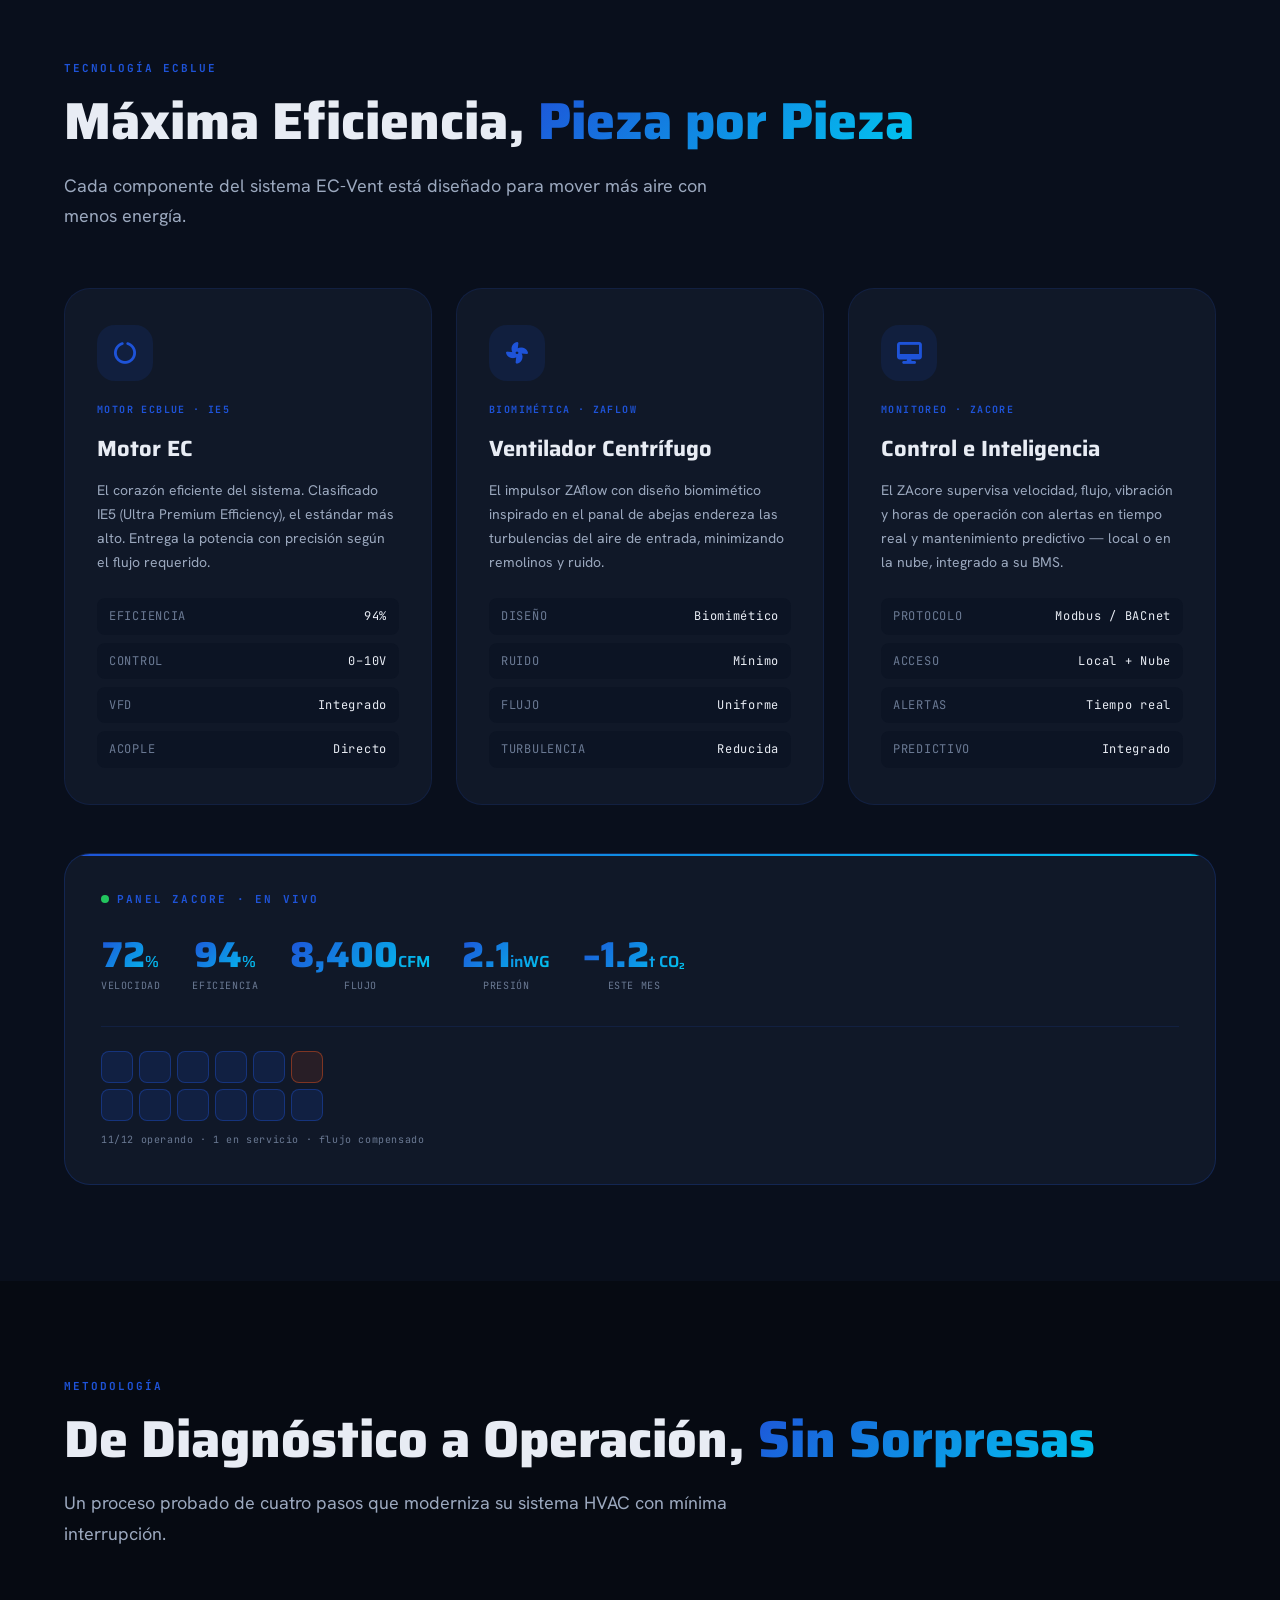
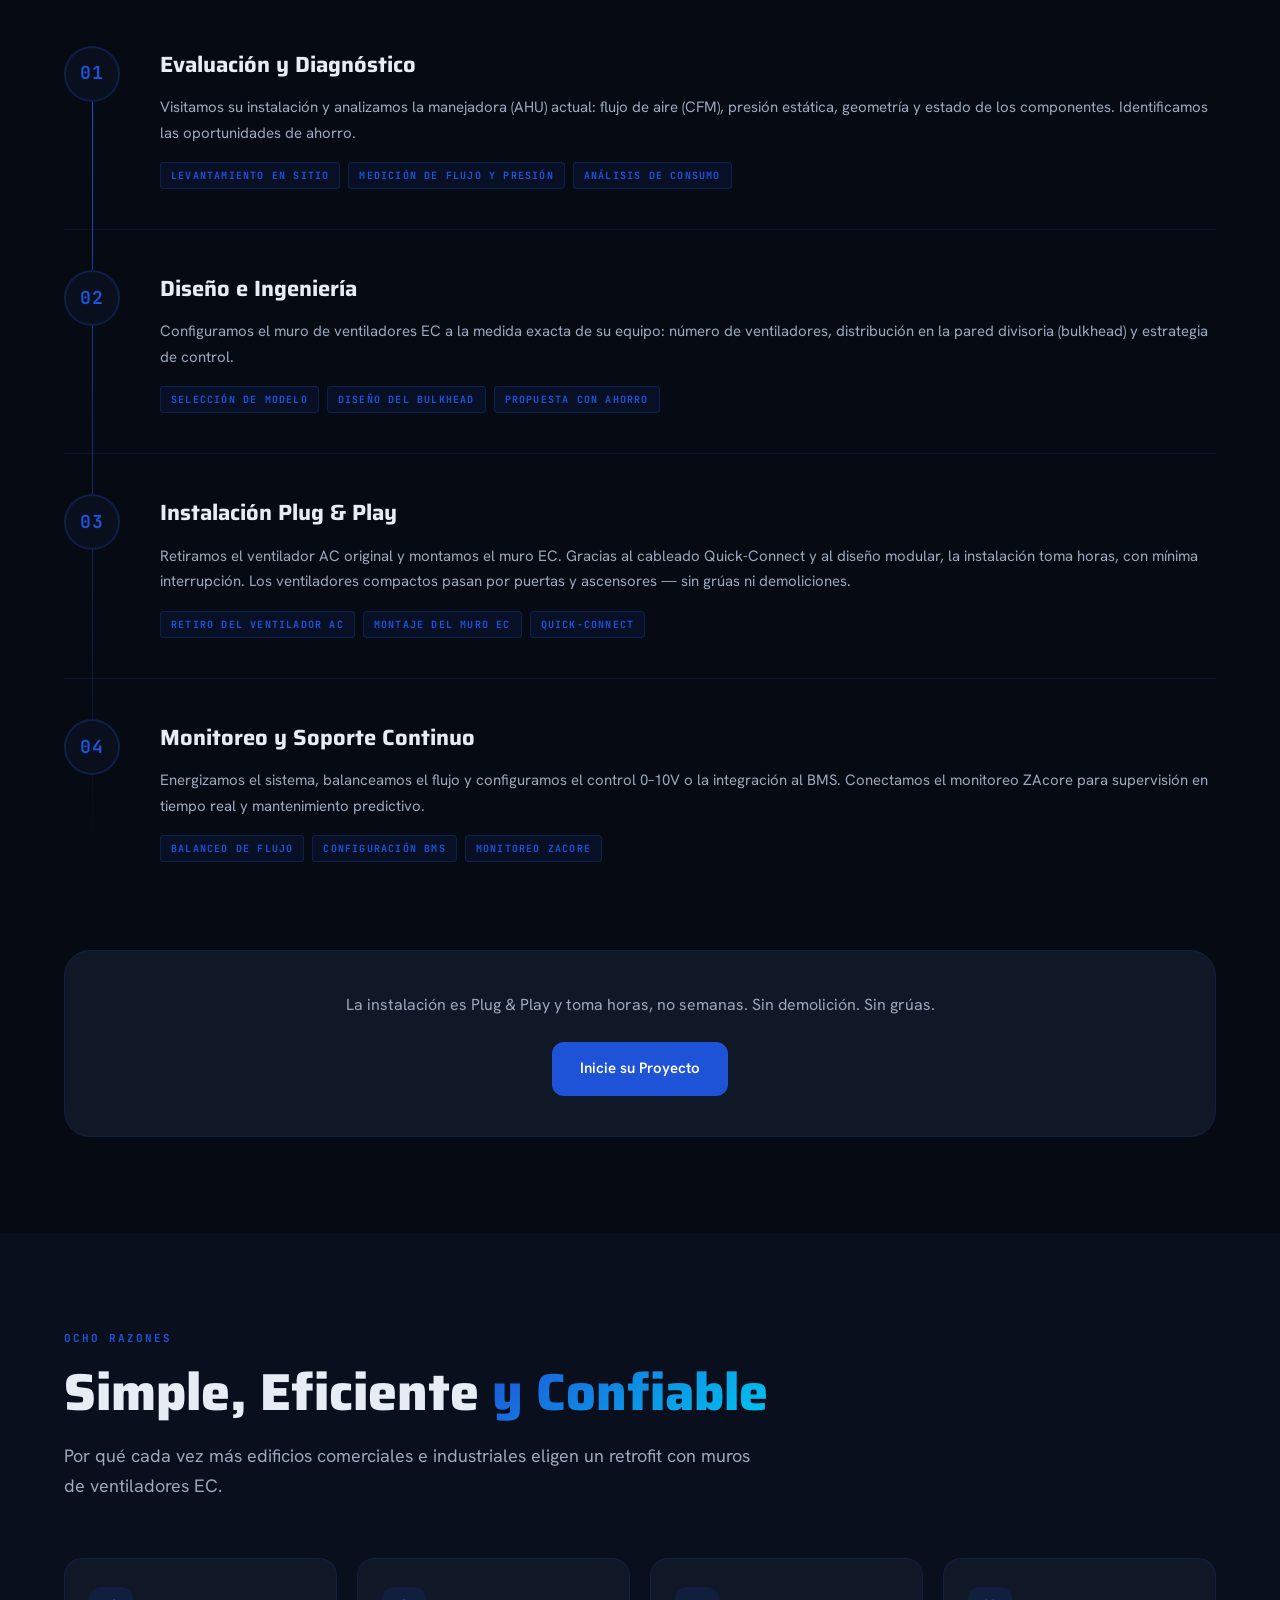
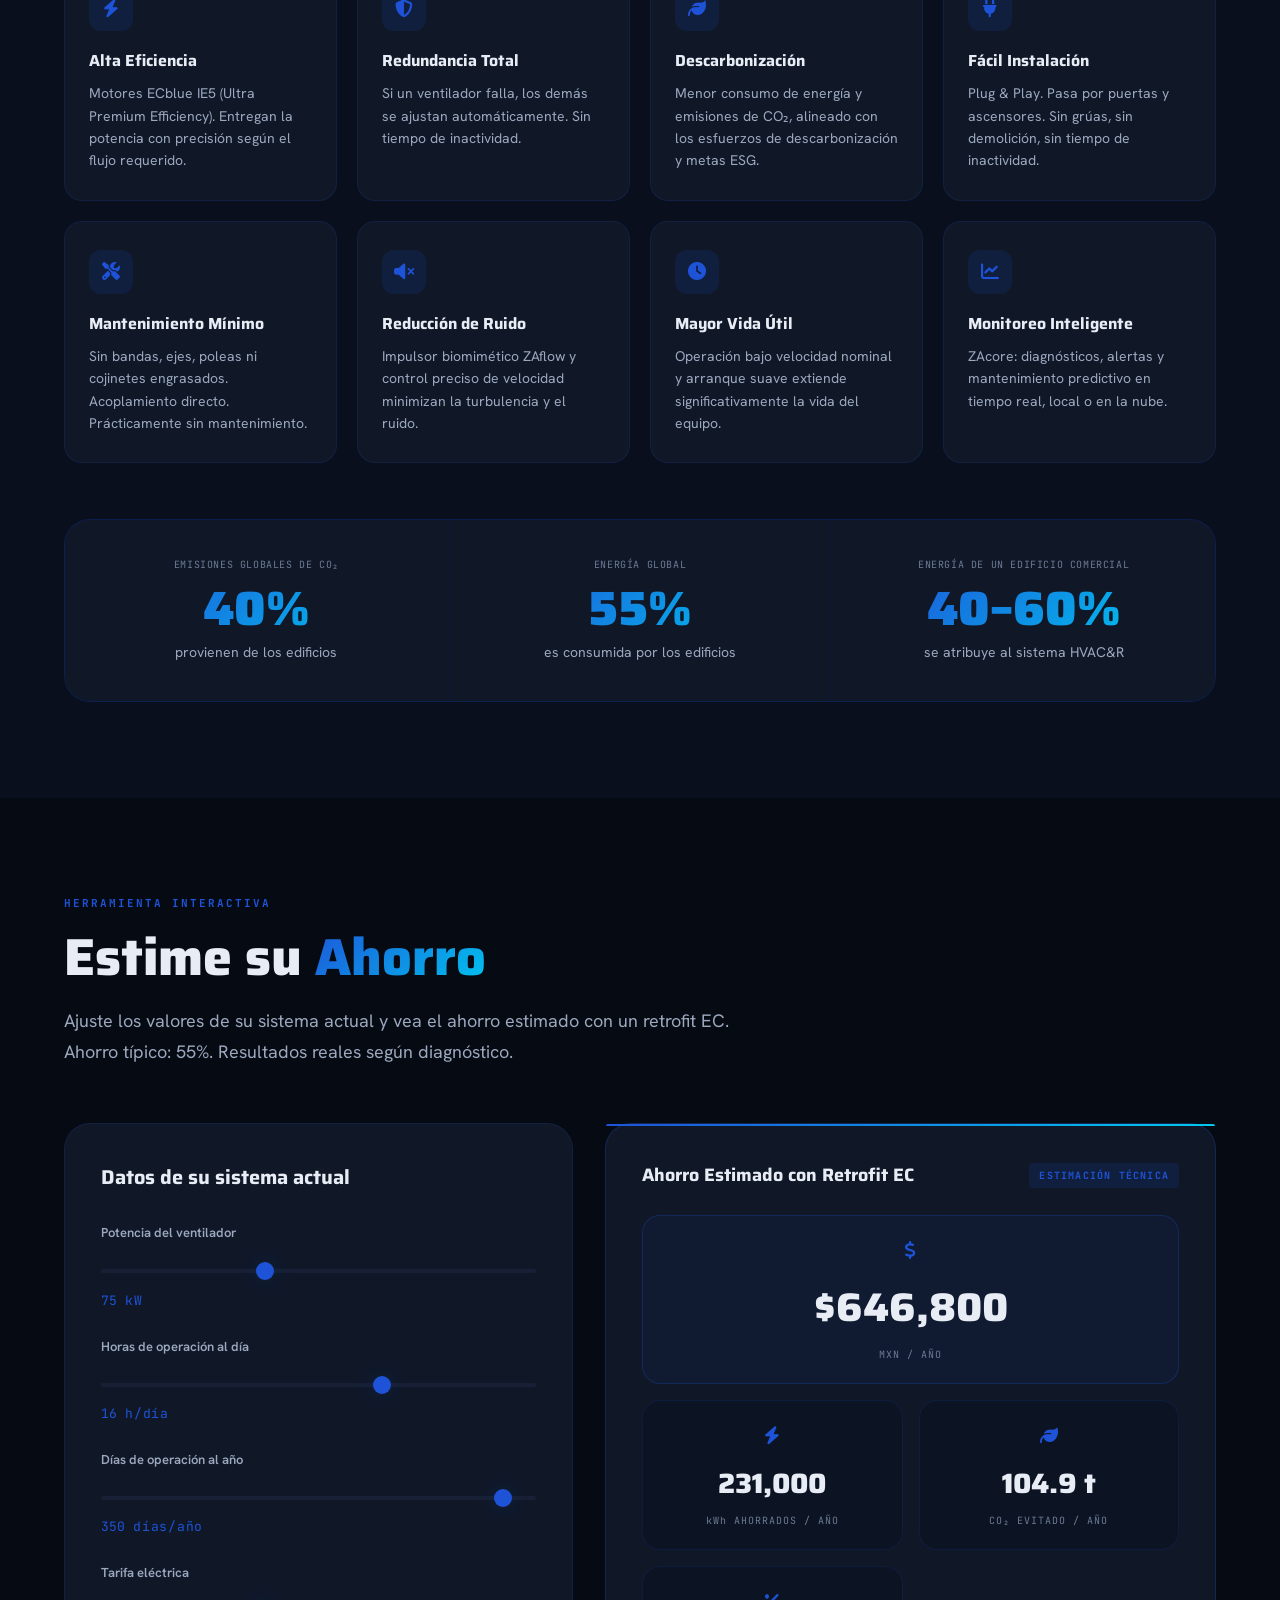
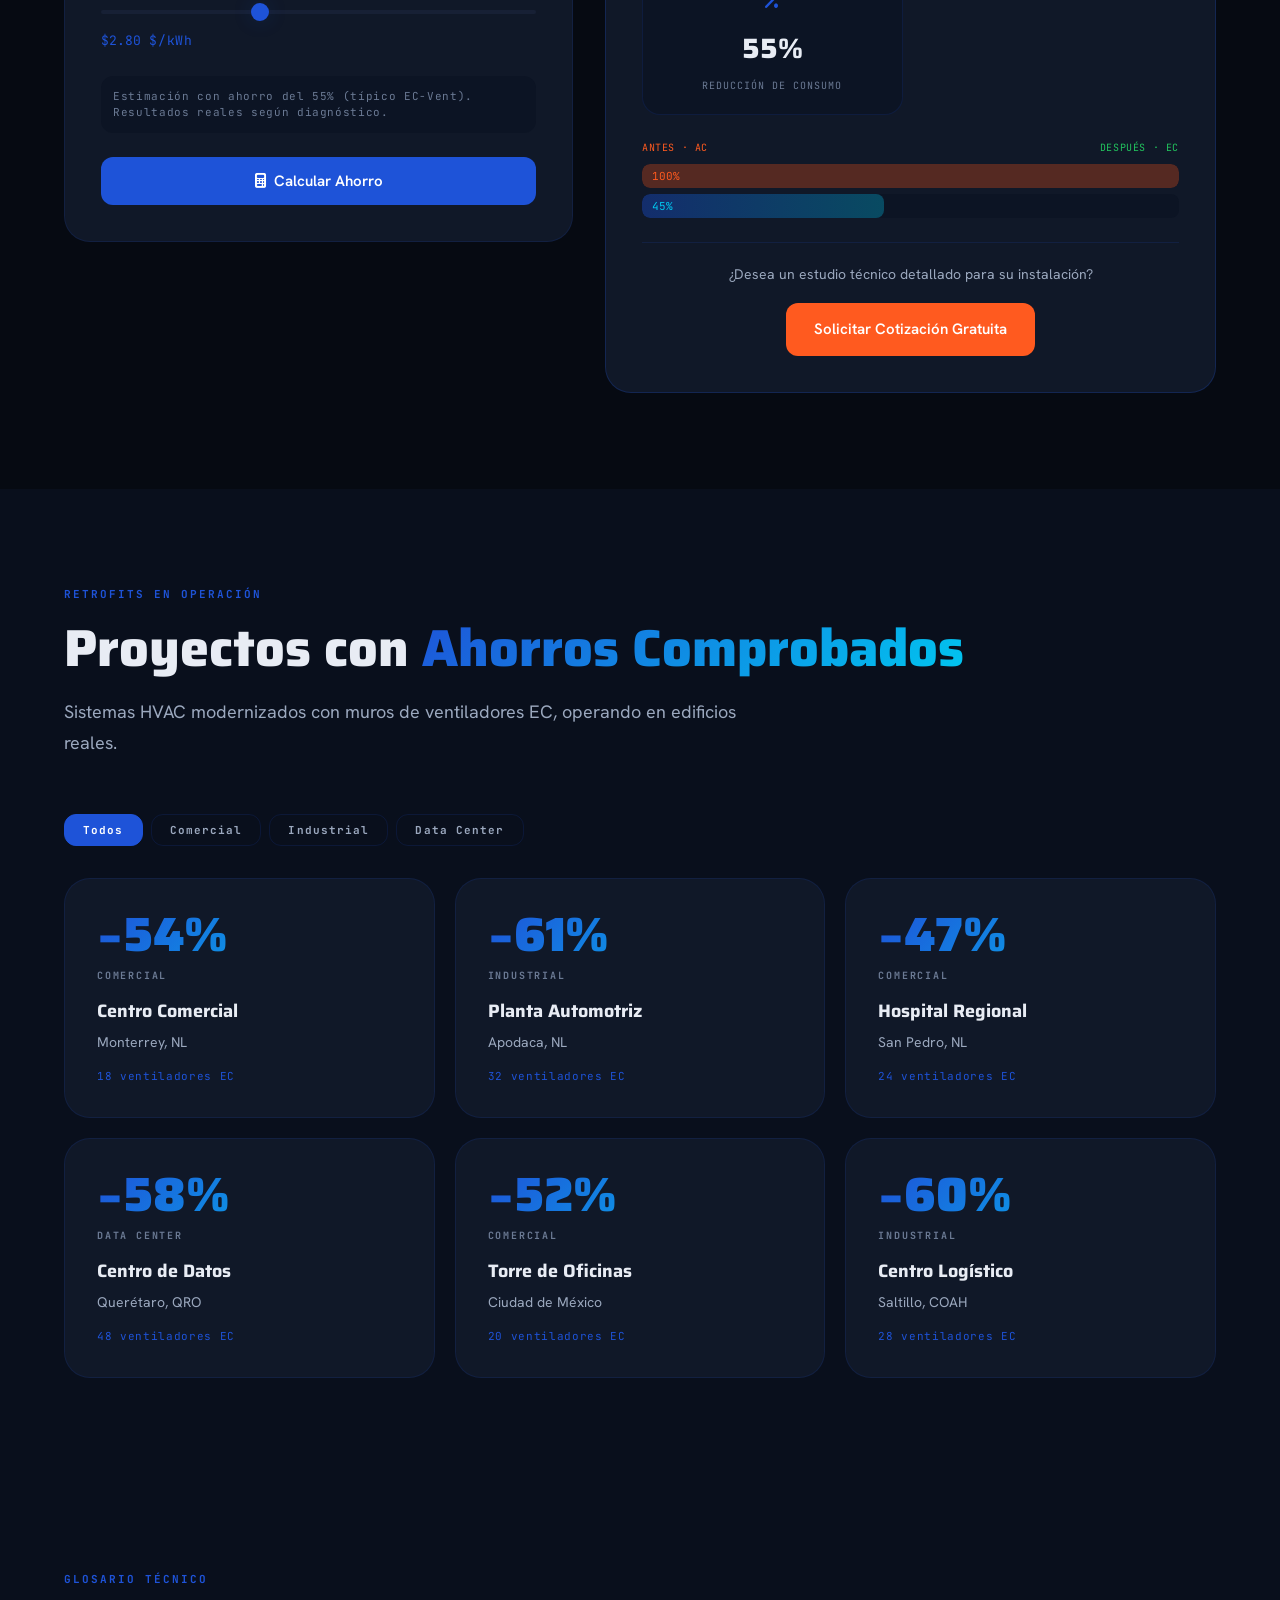
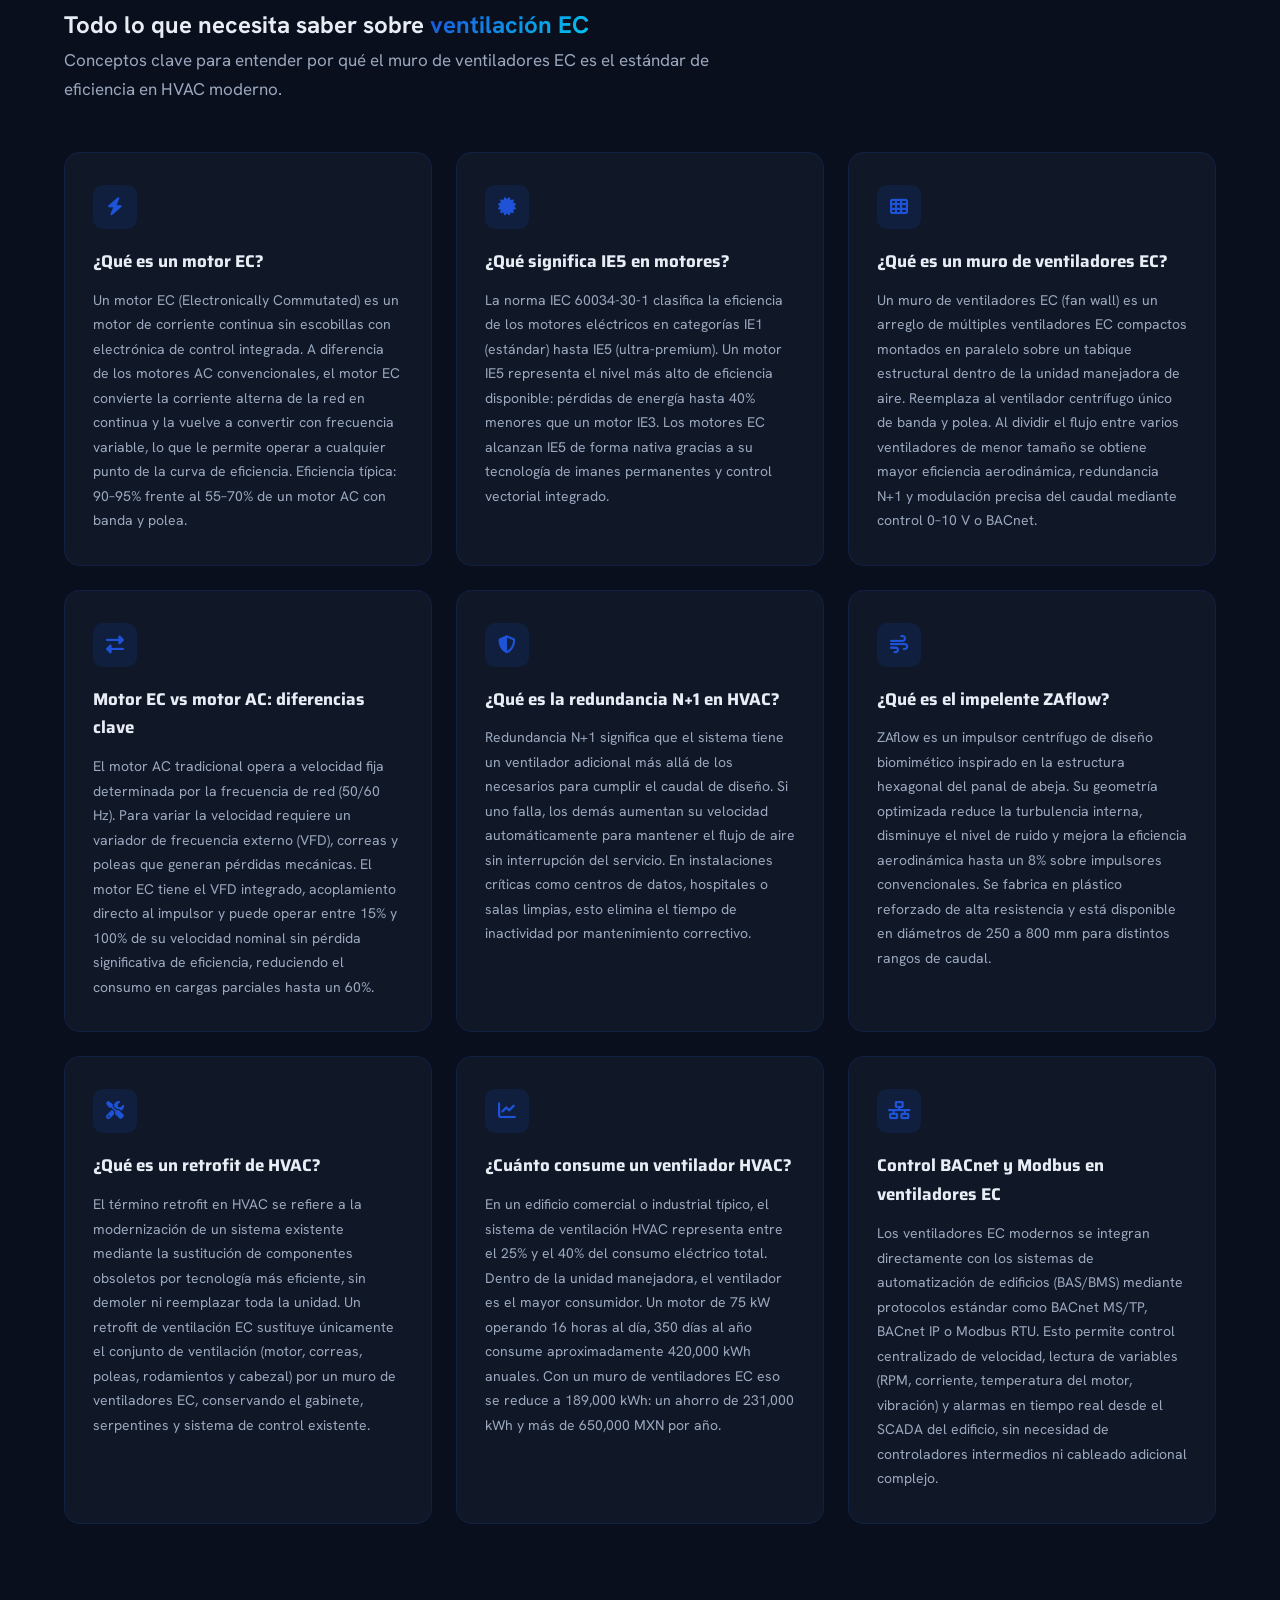
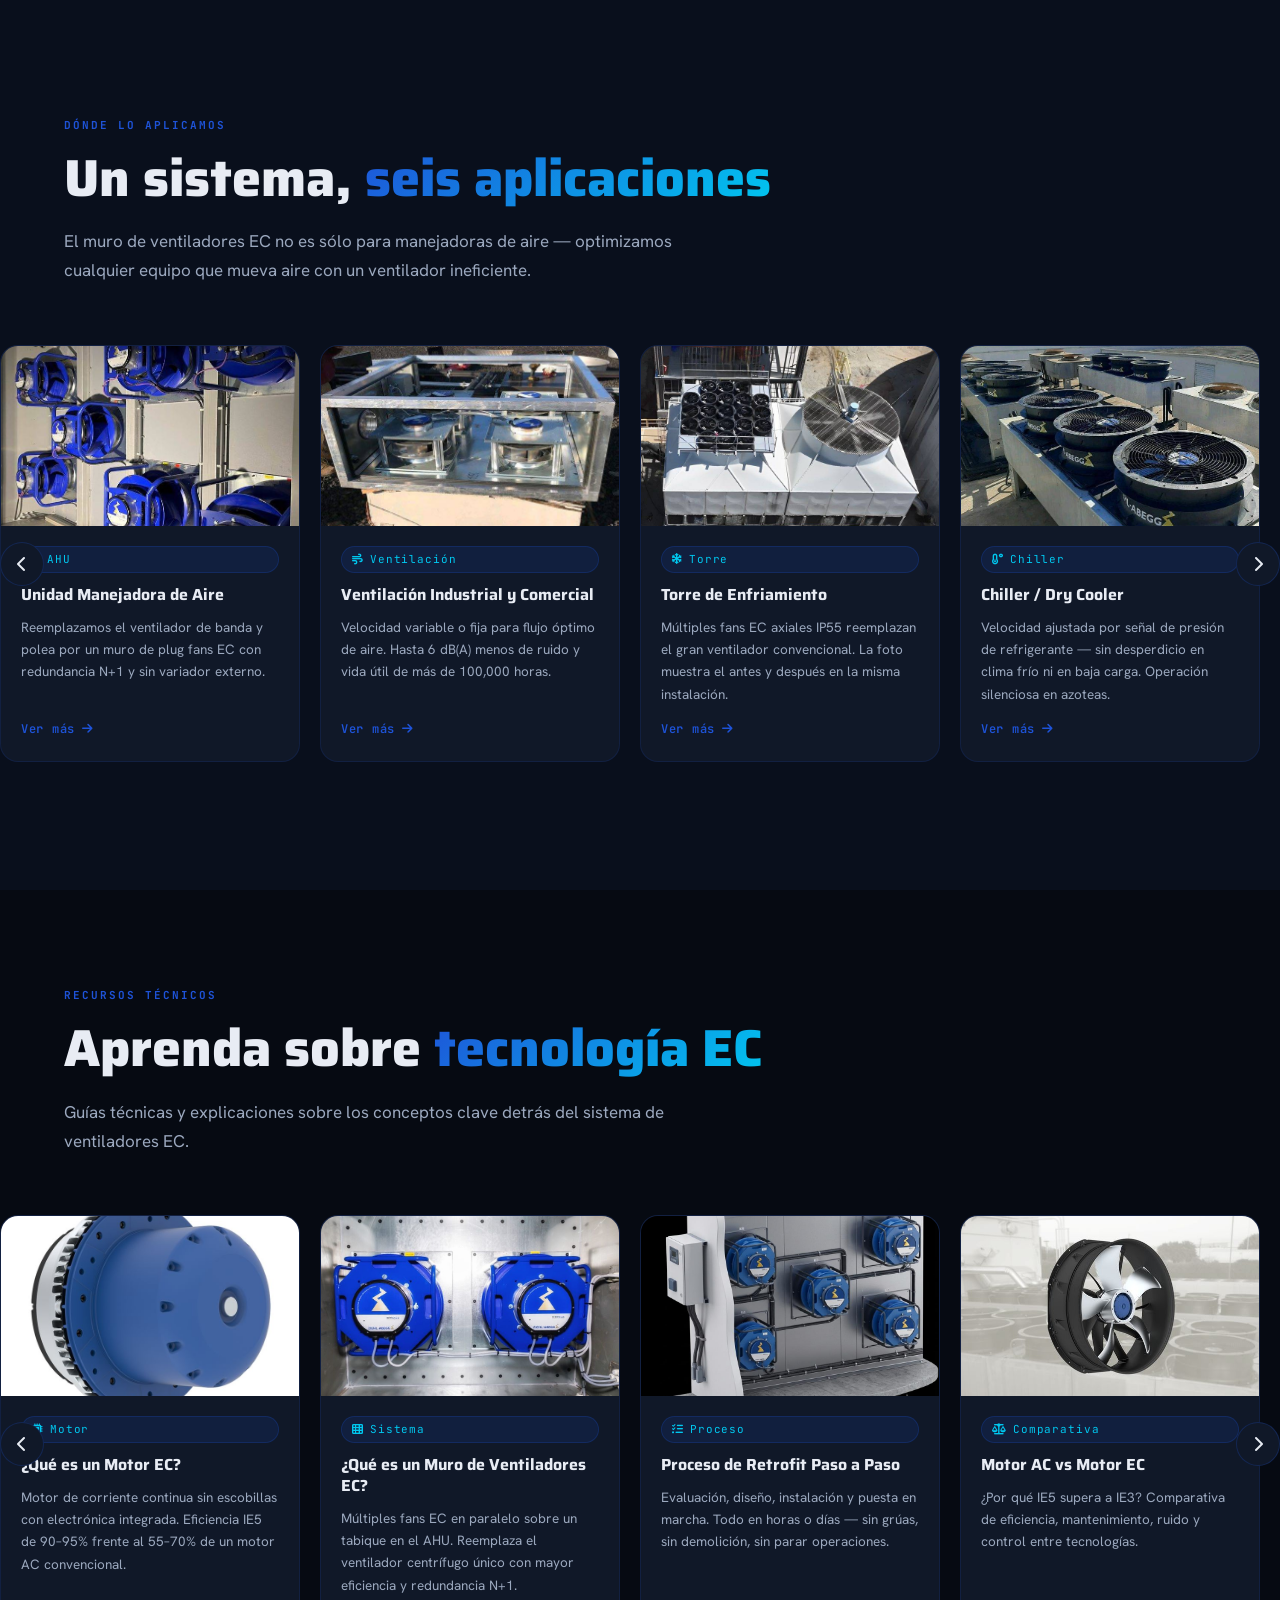
==== commit 754b90fd: "Replace testimonials with carousels; add blog section; remove FAQ - Remove testimonials slider secti" ====
--- a/index.html
+++ b/index.html
@@ -83,8 +83,8 @@
       <li><a href="#proceso" class="nav-link">Proceso</a></li>
       <li><a href="#beneficios" class="nav-link">Beneficios</a></li>
       <li><a href="#proyectos" class="nav-link">Proyectos</a></li>
-      <li><a href="aplicaciones.html" class="nav-link">Aplicaciones</a></li>
-      <li><a href="blog.html" class="nav-link">Blog</a></li>
+      <li><a href="#aplicaciones" class="nav-link">Aplicaciones</a></li>
+      <li><a href="#blog" class="nav-link">Blog</a></li>
       <li><a href="#contacto" class="nav-cta">Cotiza tu Retrofit</a></li>
     </ul>
     <button class="hamburger" id="hamburger" aria-label="Menu">
@@ -867,53 +867,6 @@
   </div>
 </section>
 
-<!-- TESTIMONIALES -->
-<section id="testimonios" class="section">
-  <div class="container">
-    <div class="section-label reveal">VOCES DE CLIENTES</div>
-    <h2 class="section-title reveal">Lo que Dicen <span class="gradient-text">Nuestros Clientes</span></h2>
-
-    <div class="testimonials-slider">
-      <div class="testimonial-track" id="testimonialTrack">
-        <div class="testimonial-card">
-          <div class="test-quote">"La instalación tomó un fin de semana. El lunes operábamos con normalidad y la factura del mes siguiente bajó 54%. Sin sorpresas, como prometieron."</div>
-          <div class="test-author">
-            <div class="test-avatar">JM</div>
-            <div class="test-info">
-              <div class="test-name">J. Martínez</div>
-              <div class="test-role mono">GERENTE DE OPERACIONES · CENTRO COMERCIAL MONTERREY</div>
-            </div>
-          </div>
-        </div>
-        <div class="testimonial-card">
-          <div class="test-quote">"Llevábamos años cambiando bandas cada tres meses. Desde el retrofit EC no hemos parado producción una sola vez por falla de ventilación. La redundancia es real."</div>
-          <div class="test-author">
-            <div class="test-avatar">CL</div>
-            <div class="test-info">
-              <div class="test-name">C. López</div>
-              <div class="test-role mono">DIRECTOR DE PLANTA · APODACA, NL</div>
-            </div>
-          </div>
-        </div>
-        <div class="testimonial-card">
-          <div class="test-quote">"Para un hospital, la confiabilidad es todo. El sistema EC-Vent nos da redundancia N+1 y monitoreo en tiempo real. El ahorro energético es un beneficio adicional muy bienvenido."</div>
-          <div class="test-author">
-            <div class="test-avatar">RC</div>
-            <div class="test-info">
-              <div class="test-name">R. Castro</div>
-              <div class="test-role mono">SUBDIRECTOR DE INFRAESTRUCTURA · HOSPITAL REGIONAL</div>
-            </div>
-          </div>
-        </div>
-      </div>
-      <div class="slider-controls">
-        <button class="slider-btn" id="prevBtn" aria-label="Anterior"><i class="fas fa-chevron-left"></i></button>
-        <div class="slider-dots" id="sliderDots"></div>
-        <button class="slider-btn" id="nextBtn" aria-label="Siguiente"><i class="fas fa-chevron-right"></i></button>
-      </div>
-    </div>
-  </div>
-</section>
 
 <!-- SEO GLOSARIO -->
 <section id="glosario" class="section section-dark">
@@ -983,57 +936,159 @@
   </div>
 </section>
 
-<!-- APLICACIONES TEASER -->
-<section id="aplicaciones" class="section">
+<!-- APLICACIONES CAROUSEL -->
+<section id="aplicaciones" class="section section-dark">
   <div class="container">
     <div class="section-header reveal">
-      <div class="section-label mono">Dónde lo usamos</div>
+      <div class="section-label mono">Dónde lo aplicamos</div>
       <h2 class="section-title">Un sistema, <span class="gradient-text">seis aplicaciones</span></h2>
       <p class="section-sub">El muro de ventiladores EC no es sólo para manejadoras de aire — optimizamos cualquier equipo que mueva aire con un ventilador ineficiente.</p>
     </div>
-    <div class="apps-grid">
-      <a href="aplicaciones.html#ahu" class="app-card reveal" data-delay="0">
-        <div class="app-card-icon"><i class="fas fa-building"></i></div>
-        <h3>Unidad Manejadora de Aire</h3>
-        <p>Reemplazamos el ventilador de banda y polea por un muro de plug fans EC con redundancia N+1.</p>
-        <span class="app-card-link">Ver aplicación <i class="fas fa-arrow-right"></i></span>
-      </a>
-      <a href="aplicaciones.html#ventilacion" class="app-card reveal" data-delay="60">
-        <div class="app-card-icon"><i class="fas fa-wind"></i></div>
-        <h3>Ventilación Industrial</h3>
-        <p>Ventiladores EC de velocidad variable para flujo óptimo, menor ruido y control de energía preciso.</p>
-        <span class="app-card-link">Ver aplicación <i class="fas fa-arrow-right"></i></span>
-      </a>
-      <a href="aplicaciones.html#torre" class="app-card reveal" data-delay="120">
-        <div class="app-card-icon"><i class="fas fa-snowflake"></i></div>
-        <h3>Torre de Enfriamiento</h3>
-        <p>Múltiples ventiladores EC axiales resistentes a la humedad reemplazan el gran ventilador convencional.</p>
-        <span class="app-card-link">Ver aplicación <i class="fas fa-arrow-right"></i></span>
-      </a>
-      <a href="aplicaciones.html#chiller" class="app-card reveal" data-delay="0">
-        <div class="app-card-icon"><i class="fas fa-temperature-low"></i></div>
-        <h3>Chiller / Dry Cooler</h3>
-        <p>Velocidad ajustada por presión de refrigerante — sin desperdicio de energía en clima frío o baja carga.</p>
-        <span class="app-card-link">Ver aplicación <i class="fas fa-arrow-right"></i></span>
-      </a>
-      <a href="aplicaciones.html#evaporador" class="app-card reveal" data-delay="60">
-        <div class="app-card-icon"><i class="fas fa-exchange-alt"></i></div>
-        <h3>Evaporadores</h3>
-        <p>Flujo uniforme en el lado de succión mejora la eficiencia de transferencia de calor hasta 15%.</p>
-        <span class="app-card-link">Ver aplicación <i class="fas fa-arrow-right"></i></span>
-      </a>
-      <a href="aplicaciones.html#transformadores" class="app-card reveal" data-delay="120">
-        <div class="app-card-icon"><i class="fas fa-bolt"></i></div>
-        <h3>Enfriamiento de Transformadores</h3>
-        <p>Velocidad controlada por temperatura de aceite — protección y ahorro en subestaciones eléctricas.</p>
-        <span class="app-card-link">Ver aplicación <i class="fas fa-arrow-right"></i></span>
-      </a>
-    </div>
-    <div style="text-align:center;margin-top:48px" class="reveal">
-      <a href="aplicaciones.html" class="btn btn-outline-brand">
-        <i class="fas fa-external-link-alt"></i> Ver todas las aplicaciones
-      </a>
-    </div>
+  </div>
+  <div class="carousel-outer reveal">
+    <button class="carousel-btn carousel-prev" data-target="appsCarousel" aria-label="Anterior"><i class="fas fa-chevron-left"></i></button>
+    <div class="carousel" id="appsCarousel">
+
+      <div class="cc" data-modal-id="mapp-ahu">
+        <img src="assets/app-img-p1-5.jpg" class="cc-img" alt="Muro de ventiladores EC en AHU">
+        <div class="cc-body">
+          <span class="cc-tag"><i class="fas fa-building"></i> AHU</span>
+          <h3>Unidad Manejadora de Aire</h3>
+          <p>Reemplazamos el ventilador de banda y polea por un muro de plug fans EC con redundancia N+1 y sin variador externo.</p>
+          <button class="cc-more">Ver más <i class="fas fa-arrow-right"></i></button>
+        </div>
+      </div>
+
+      <div class="cc" data-modal-id="mapp-vent">
+        <img src="assets/app-img-p2-7.jpg" class="cc-img" alt="Ventiladores EC en ducto de ventilación">
+        <div class="cc-body">
+          <span class="cc-tag"><i class="fas fa-wind"></i> Ventilación</span>
+          <h3>Ventilación Industrial y Comercial</h3>
+          <p>Velocidad variable o fija para flujo óptimo de aire. Hasta 6 dB(A) menos de ruido y vida útil de más de 100,000 horas.</p>
+          <button class="cc-more">Ver más <i class="fas fa-arrow-right"></i></button>
+        </div>
+      </div>
+
+      <div class="cc" data-modal-id="mapp-torre">
+        <img src="assets/app-img-p3-14.jpg" class="cc-img" alt="Torre de enfriamiento con ventiladores EC vs convencional">
+        <div class="cc-body">
+          <span class="cc-tag"><i class="fas fa-snowflake"></i> Torre</span>
+          <h3>Torre de Enfriamiento</h3>
+          <p>Múltiples fans EC axiales IP55 reemplazan el gran ventilador convencional. La foto muestra el antes y después en la misma instalación.</p>
+          <button class="cc-more">Ver más <i class="fas fa-arrow-right"></i></button>
+        </div>
+      </div>
+
+      <div class="cc" data-modal-id="mapp-chiller">
+        <img src="assets/app-img-p5-24.jpg" class="cc-img" alt="Ventiladores EC axiales en chiller enfriado por aire">
+        <div class="cc-body">
+          <span class="cc-tag"><i class="fas fa-temperature-low"></i> Chiller</span>
+          <h3>Chiller / Dry Cooler</h3>
+          <p>Velocidad ajustada por señal de presión de refrigerante — sin desperdicio en clima frío ni en baja carga. Operación silenciosa en azoteas.</p>
+          <button class="cc-more">Ver más <i class="fas fa-arrow-right"></i></button>
+        </div>
+      </div>
+
+      <div class="cc" data-modal-id="mapp-evap">
+        <img src="assets/app-img-p6-29.jpg" class="cc-img" alt="Ventilador EC en evaporador industrial">
+        <div class="cc-body">
+          <span class="cc-tag"><i class="fas fa-exchange-alt"></i> Evaporador</span>
+          <h3>Evaporadores y Proceso</h3>
+          <p>Flujo uniforme en la succión mejora la transferencia de calor hasta 15%. Apto para ambientes húmedos, sales y limpieza frecuente.</p>
+          <button class="cc-more">Ver más <i class="fas fa-arrow-right"></i></button>
+        </div>
+      </div>
+
+      <div class="cc" data-modal-id="mapp-trafo">
+        <img src="assets/app-img-p7-32.jpg" class="cc-img" alt="Subestación eléctrica — enfriamiento de transformadores EC">
+        <div class="cc-body">
+          <span class="cc-tag"><i class="fas fa-bolt"></i> Transformadores</span>
+          <h3>Enfriamiento de Transformadores</h3>
+          <p>Velocidad controlada por temperatura del aceite dieléctrico. Alta confiabilidad crítica — compatible con ONAN, ONAF y OFAF.</p>
+          <button class="cc-more">Ver más <i class="fas fa-arrow-right"></i></button>
+        </div>
+      </div>
+
+    </div>
+    <button class="carousel-btn carousel-next" data-target="appsCarousel" aria-label="Siguiente"><i class="fas fa-chevron-right"></i></button>
+  </div>
+</section>
+
+<!-- BLOG CAROUSEL -->
+<section id="blog" class="section">
+  <div class="container">
+    <div class="section-header reveal">
+      <div class="section-label mono">Recursos técnicos</div>
+      <h2 class="section-title">Aprenda sobre <span class="gradient-text">tecnología EC</span></h2>
+      <p class="section-sub">Guías técnicas y explicaciones sobre los conceptos clave detrás del sistema de ventiladores EC.</p>
+    </div>
+  </div>
+  <div class="carousel-outer reveal">
+    <button class="carousel-btn carousel-prev" data-target="blogCarousel" aria-label="Anterior"><i class="fas fa-chevron-left"></i></button>
+    <div class="carousel" id="blogCarousel">
+
+      <div class="cc" data-modal-id="mblog-motorec">
+        <img src="assets/motor-ec-azul.jpg" class="cc-img" alt="Motor EC Ziehl-Abegg ECblue">
+        <div class="cc-body">
+          <span class="cc-tag"><i class="fas fa-microchip"></i> Motor</span>
+          <h3>¿Qué es un Motor EC?</h3>
+          <p>Motor de corriente continua sin escobillas con electrónica integrada. Eficiencia IE5 de 90–95% frente al 55–70% de un motor AC convencional.</p>
+          <button class="cc-more">Ver más <i class="fas fa-arrow-right"></i></button>
+        </div>
+      </div>
+
+      <div class="cc" data-modal-id="mblog-muro">
+        <img src="assets/fans-ec-instalados.jpg" class="cc-img" alt="Muro de ventiladores EC instalado en manejadora">
+        <div class="cc-body">
+          <span class="cc-tag"><i class="fas fa-th"></i> Sistema</span>
+          <h3>¿Qué es un Muro de Ventiladores EC?</h3>
+          <p>Múltiples fans EC en paralelo sobre un tabique en el AHU. Reemplaza el ventilador centrífugo único con mayor eficiencia y redundancia N+1.</p>
+          <button class="cc-more">Ver más <i class="fas fa-arrow-right"></i></button>
+        </div>
+      </div>
+
+      <div class="cc" data-modal-id="mblog-proceso">
+        <img src="assets/muro-ventiladores-ec.jpg" class="cc-img" alt="Proceso de retrofit HVAC paso a paso">
+        <div class="cc-body">
+          <span class="cc-tag"><i class="fas fa-tasks"></i> Proceso</span>
+          <h3>Proceso de Retrofit Paso a Paso</h3>
+          <p>Evaluación, diseño, instalación y puesta en marcha. Todo en horas o días — sin grúas, sin demolición, sin parar operaciones.</p>
+          <button class="cc-more">Ver más <i class="fas fa-arrow-right"></i></button>
+        </div>
+      </div>
+
+      <div class="cc" data-modal-id="mblog-acvsec">
+        <img src="assets/fan-axial.jpg" class="cc-img" alt="Comparación motor AC vs motor EC para HVAC">
+        <div class="cc-body">
+          <span class="cc-tag"><i class="fas fa-balance-scale"></i> Comparativa</span>
+          <h3>Motor AC vs Motor EC</h3>
+          <p>¿Por qué IE5 supera a IE3? Comparativa de eficiencia, mantenimiento, ruido y control entre tecnologías.</p>
+          <button class="cc-more">Ver más <i class="fas fa-arrow-right"></i></button>
+        </div>
+      </div>
+
+      <div class="cc" data-modal-id="mblog-ahorro">
+        <img src="assets/ecblue-creative.jpg" class="cc-img" alt="Cálculo de ahorro energético HVAC con ventiladores EC">
+        <div class="cc-body">
+          <span class="cc-tag"><i class="fas fa-chart-line"></i> Ahorro</span>
+          <h3>Cómo Calcular el Ahorro en HVAC</h3>
+          <p>La fórmula real: kWh ahorrados = potencia × horas × días × 55%. Con ejemplo de un ventilador de 75 kW operando 350 días.</p>
+          <button class="cc-more">Ver más <i class="fas fa-arrow-right"></i></button>
+        </div>
+      </div>
+
+      <div class="cc" data-modal-id="mblog-bacnet">
+        <img src="assets/zacore-bms.jpg" class="cc-img" alt="BACnet y Modbus en sistemas HVAC con ventiladores EC">
+        <div class="cc-body">
+          <span class="cc-tag"><i class="fas fa-network-wired"></i> Control</span>
+          <h3>BACnet y Modbus en HVAC</h3>
+          <p>Los ventiladores EC se integran directamente al BMS del edificio por BACnet o Modbus. Control, monitoreo y alarmas sin controladores intermedios.</p>
+          <button class="cc-more">Ver más <i class="fas fa-arrow-right"></i></button>
+        </div>
+      </div>
+
+    </div>
+    <button class="carousel-btn carousel-next" data-target="blogCarousel" aria-label="Siguiente"><i class="fas fa-chevron-right"></i></button>
   </div>
 </section>
 
@@ -1147,37 +1202,6 @@
         </div>
       </form>
     </div>
-
-    <!-- FAQ contacto -->
-    <div class="faq-section reveal" data-delay="200">
-      <h3 class="faq-title">Antes de Contactarnos</h3>
-      <div class="faq-list">
-        <div class="faq-item">
-          <button class="faq-q"><span>¿La evaluación tiene costo?</span><i class="fas fa-plus faq-icon"></i></button>
-          <div class="faq-a">No. La evaluación inicial es gratuita: visitamos su instalación, medimos su sistema actual y le entregamos una propuesta con ahorro estimado sin compromiso.</div>
-        </div>
-        <div class="faq-item">
-          <button class="faq-q"><span>¿Trabajan en todo México?</span><i class="fas fa-plus faq-icon"></i></button>
-          <div class="faq-a">Sí. Aunque nuestra base está en Monterrey, NL, atendemos proyectos en toda la República Mexicana. El costo de traslado se incluye en la propuesta.</div>
-        </div>
-        <div class="faq-item">
-          <button class="faq-q"><span>¿Qué información necesitan para cotizar?</span><i class="fas fa-plus faq-icon"></i></button>
-          <div class="faq-a">Con el modelo de la manejadora (AHU), el número de unidades y el consumo actual aproximado es suficiente para una estimación inicial. El diagnóstico en sitio genera la propuesta definitiva.</div>
-        </div>
-        <div class="faq-item">
-          <button class="faq-q"><span>¿Cuánto tiempo tarda un proyecto completo?</span><i class="fas fa-plus faq-icon"></i></button>
-          <div class="faq-a">Desde la evaluación hasta la puesta en marcha, un proyecto típico toma de 4 a 8 semanas. La instalación en sí es de horas a días, según el número de manejadoras.</div>
-        </div>
-        <div class="faq-item">
-          <button class="faq-q"><span>¿Tengo que apagar todo el edificio?</span><i class="fas fa-plus faq-icon"></i></button>
-          <div class="faq-a">No. La instalación Plug &amp; Play está diseñada para minimizar la interrupción. En la mayoría de los casos se trabaja por secciones o en horarios de baja demanda.</div>
-        </div>
-        <div class="faq-item">
-          <button class="faq-q"><span>¿Qué pasa si un ventilador EC falla?</span><i class="fas fa-plus faq-icon"></i></button>
-          <div class="faq-a">El sistema tiene redundancia N+1. Si un ventilador falla, los demás aumentan su velocidad automáticamente para mantener el flujo de aire. Puede dar servicio a la unidad sin detener la operación.</div>
-        </div>
-      </div>
-    </div>
   </div>
 </section>
 
@@ -1248,6 +1272,236 @@
   <i class="fas fa-arrow-up"></i>
 </button>
 
+<!-- MODAL OVERLAY -->
+<div id="modalOverlay" class="modal-overlay" role="dialog" aria-modal="true">
+  <div class="modal-box">
+    <button class="modal-close" id="modalClose" aria-label="Cerrar"><i class="fas fa-times"></i></button>
+    <div class="modal-body" id="modalBody"></div>
+  </div>
+</div>
+
+<!-- MODAL CONTENT TEMPLATES -->
+<div style="display:none">
+
+  <div id="mapp-ahu">
+    <div class="modal-tag"><i class="fas fa-building"></i> Unidad Manejadora de Aire</div>
+<h2>Unidad Manejadora de Aire (AHU)</h2>
+    <p>El sistema EC reemplaza el ventilador centrífugo de banda y polea por un muro de <strong>plug fans EC</strong> montados en paralelo sobre un tabique dentro del AHU. Varios ventiladores EC pequeños trabajan coordinados, entregando el mismo caudal con una fracción de la energía.</p>
+    <ul class="modal-list">
+      <li><i class="fas fa-check-circle"></i> Eliminación de bandas, poleas y cojinetes — mantenimiento casi nulo</li>
+      <li><i class="fas fa-check-circle"></i> Redundancia N+1: si falla un fan, los demás compensan automáticamente</li>
+      <li><i class="fas fa-check-circle"></i> VFD integrado en el motor — sin variador de frecuencia externo</li>
+      <li><i class="fas fa-check-circle"></i> Integración directa a BMS por BACnet, Modbus o señal 0–10 V</li>
+      <li><i class="fas fa-check-circle"></i> Instalación Plug &amp; Play en horas — sin grúas ni demolición</li>
+    </ul>
+    <div class="modal-stats">
+      <div class="modal-stat"><span class="ms-num">55%</span><span class="ms-lbl">Ahorro energético</span></div>
+      <div class="modal-stat"><span class="ms-num">N+1</span><span class="ms-lbl">Redundancia</span></div>
+      <div class="modal-stat"><span class="ms-num">IE5</span><span class="ms-lbl">Eficiencia motor</span></div>
+    </div>
+  </div>
+
+  <div id="mapp-vent">
+    <div class="modal-tag"><i class="fas fa-wind"></i> Ventilación Industrial y Comercial</div>
+<h2>Ventilación Industrial y Comercial</h2>
+    <p>Ventiladores EC de velocidad variable o fija para entregar el caudal óptimo de aire fresco. A diferencia de los motores AC, el motor EC ajusta su velocidad con precisión digital sin necesitar variador externo — ideal para sistemas VAV.</p>
+    <ul class="modal-list">
+      <li><i class="fas fa-check-circle"></i> Control de velocidad por señal 0–10 V, PWM o protocolo de red</li>
+      <li><i class="fas fa-check-circle"></i> Nivel de ruido hasta 6 dB(A) menor que sistemas convencionales</li>
+      <li><i class="fas fa-check-circle"></i> Adecuado para presión variable y caudal de aire variable (VAV)</li>
+      <li><i class="fas fa-check-circle"></i> Vida útil &gt;100,000 horas con rodamientos de largo plazo</li>
+      <li><i class="fas fa-check-circle"></i> Diseño compacto — cabe donde no entraría un motor AC convencional</li>
+    </ul>
+    <div class="modal-stats">
+      <div class="modal-stat"><span class="ms-num">6 dB</span><span class="ms-lbl">Reducción de ruido</span></div>
+      <div class="modal-stat"><span class="ms-num">VAV</span><span class="ms-lbl">Caudal variable</span></div>
+      <div class="modal-stat"><span class="ms-num">100K h</span><span class="ms-lbl">Vida útil</span></div>
+    </div>
+  </div>
+
+  <div id="mapp-torre">
+    <div class="modal-tag"><i class="fas fa-snowflake"></i> Torre de Enfriamiento</div>
+<h2>Torre de Enfriamiento</h2>
+    <p>El gran ventilador axial convencional de la torre es reemplazado por múltiples ventiladores EC axiales de alta resistencia a la humedad. La foto muestra claramente el antes (fan único, derecha) y el después (array EC, izquierda) en una misma instalación.</p>
+    <ul class="modal-list">
+      <li><i class="fas fa-check-circle"></i> Motores EC con protección IP55 resistentes a humedad y salitre</li>
+      <li><i class="fas fa-check-circle"></i> Control por temperatura de agua de retorno — velocidad proporcional</li>
+      <li><i class="fas fa-check-circle"></i> Menor vibración — sin ejes largos, poleas ni transmisión mecánica</li>
+      <li><i class="fas fa-check-circle"></i> Operación silenciosa en horario nocturno para zonas residenciales</li>
+      <li><i class="fas fa-check-circle"></i> Fácil acceso para limpieza sin desmontar el sistema</li>
+    </ul>
+    <div class="modal-stats">
+      <div class="modal-stat"><span class="ms-num">IP55</span><span class="ms-lbl">Protección</span></div>
+      <div class="modal-stat"><span class="ms-num">50%</span><span class="ms-lbl">Ahorro energético</span></div>
+      <div class="modal-stat"><span class="ms-num">↓</span><span class="ms-lbl">Vibración</span></div>
+    </div>
+  </div>
+
+  <div id="mapp-chiller">
+    <div class="modal-tag"><i class="fas fa-temperature-low"></i> Chiller Enfriado por Aire / Dry Cooler</div>
+<h2>Chiller Enfriado por Aire y Dry Cooler</h2>
+    <p>Los chillers enfriados por aire y dry coolers usan ventiladores axiales para disipar calor. Reemplazarlos por ventiladores EC axiales permite ajustar la velocidad según la presión del refrigerante — eliminando el desperdicio en clima frío o baja carga.</p>
+    <ul class="modal-list">
+      <li><i class="fas fa-check-circle"></i> Control por señal de presión de refrigerante — velocidad proporcional a demanda real</li>
+      <li><i class="fas fa-check-circle"></i> Reducción de picos de demanda eléctrica en horas de máxima tarifa</li>
+      <li><i class="fas fa-check-circle"></i> Compatible con retrofits de chillers existentes o instalaciones nuevas</li>
+      <li><i class="fas fa-check-circle"></i> Operación silenciosa — ideal para azoteas en edificios de oficinas</li>
+      <li><i class="fas fa-check-circle"></i> Protección contra viento inverso con dirección de giro electrónica</li>
+    </ul>
+    <div class="modal-stats">
+      <div class="modal-stat"><span class="ms-num">40%</span><span class="ms-lbl">Reducción de picos</span></div>
+      <div class="modal-stat"><span class="ms-num">95%</span><span class="ms-lbl">Eficiencia motor</span></div>
+      <div class="modal-stat"><span class="ms-num">Sin</span><span class="ms-lbl">Escobillas</span></div>
+    </div>
+  </div>
+
+  <div id="mapp-evap">
+    <div class="modal-tag"><i class="fas fa-exchange-alt"></i> Evaporadores y Proceso</div>
+<h2>Evaporadores y Proceso Industrial</h2>
+    <p>En cámaras frías, plantas de proceso y sistemas de refrigeración industrial, la uniformidad del flujo de aire en el lado de succión mejora directamente la eficiencia del intercambio de calor. Los ventiladores EC ofrecen este flujo con velocidad precisa y baja turbulencia.</p>
+    <ul class="modal-list">
+      <li><i class="fas fa-check-circle"></i> Flujo uniforme mejora la eficiencia de transferencia de calor hasta 15%</li>
+      <li><i class="fas fa-check-circle"></i> Silencioso — importante en entornos de proceso alimentario</li>
+      <li><i class="fas fa-check-circle"></i> Compatible con atmósferas húmedas y limpieza frecuente (IP65)</li>
+      <li><i class="fas fa-check-circle"></i> Velocidad reducida durante ciclos de deshielo controlados</li>
+      <li><i class="fas fa-check-circle"></i> Reducción de diferencial de temperatura en la bobina del evaporador</li>
+    </ul>
+    <div class="modal-stats">
+      <div class="modal-stat"><span class="ms-num">+15%</span><span class="ms-lbl">Efic. intercambio</span></div>
+      <div class="modal-stat"><span class="ms-num">IP65</span><span class="ms-lbl">Protección húmeda</span></div>
+      <div class="modal-stat"><span class="ms-num">±0.5%</span><span class="ms-lbl">Precisión vel.</span></div>
+    </div>
+  </div>
+
+  <div id="mapp-trafo">
+    <div class="modal-tag"><i class="fas fa-bolt"></i> Enfriamiento de Transformadores</div>
+<h2>Enfriamiento de Transformadores</h2>
+    <p>Los transformadores de potencia y subestaciones eléctricas requieren enfriamiento confiable del aceite dieléctrico. Los ventiladores EC ajustan su velocidad según la temperatura del aceite, operando sólo con la potencia estrictamente necesaria y garantizando la vida útil del equipo.</p>
+    <ul class="modal-list">
+      <li><i class="fas fa-check-circle"></i> Control directo por temperatura de aceite — velocidad proporcional a la carga</li>
+      <li><i class="fas fa-check-circle"></i> Alta confiabilidad crítica — sin partes de desgaste mecánico</li>
+      <li><i class="fas fa-check-circle"></i> Compatible con ONAN, ONAF, OFAF y OFWF</li>
+      <li><i class="fas fa-check-circle"></i> Construcción robusta para exteriores — resistencia UV y lluvia</li>
+      <li><i class="fas fa-check-circle"></i> Alarma y monitoreo por Modbus RTU integrado en el motor EC</li>
+    </ul>
+    <div class="modal-stats">
+      <div class="modal-stat"><span class="ms-num">ONAF</span><span class="ms-lbl">Compatible</span></div>
+      <div class="modal-stat"><span class="ms-num">IP54</span><span class="ms-lbl">Protección ext.</span></div>
+      <div class="modal-stat"><span class="ms-num">RTU</span><span class="ms-lbl">Modbus integrado</span></div>
+    </div>
+  </div>
+
+  <div id="mblog-motorec">
+    <div class="modal-tag"><i class="fas fa-microchip"></i> Tecnología de Motor</div>
+<h2>¿Qué es un Motor EC?</h2>
+    <p>Un motor EC (<strong>Electronically Commutated</strong>) es un motor de corriente continua sin escobillas con electrónica de control integrada. Opera con eficiencia de <strong>90–95%</strong> (clase IE5) frente al 55–70% de un motor AC convencional.</p>
+    <p>El variador de frecuencia está integrado directamente en el motor — no se necesita un VFD externo. Esto elimina un punto de falla, reduce el cableado y simplifica la instalación.</p>
+    <ul class="modal-list">
+      <li><i class="fas fa-check-circle"></i> Rotor de imanes permanentes — sin pérdidas por magnetización</li>
+      <li><i class="fas fa-check-circle"></i> Sin escobillas ni anillos de deslizamiento — cero mantenimiento</li>
+      <li><i class="fas fa-check-circle"></i> Control de velocidad preciso 0–100% sin pérdida de eficiencia</li>
+      <li><i class="fas fa-check-circle"></i> Factor de potencia cercano a 1 — sin penalización en la tarifa</li>
+      <li><i class="fas fa-check-circle"></i> Vida útil de rodamientos &gt;100,000 horas</li>
+    </ul>
+    <div class="modal-stats">
+      <div class="modal-stat"><span class="ms-num">IE5</span><span class="ms-lbl">Clase eficiencia</span></div>
+      <div class="modal-stat"><span class="ms-num">93%</span><span class="ms-lbl">Eficiencia típica</span></div>
+      <div class="modal-stat"><span class="ms-num">0</span><span class="ms-lbl">Escobillas</span></div>
+    </div>
+  </div>
+
+  <div id="mblog-muro">
+    <div class="modal-tag"><i class="fas fa-th"></i> El Sistema</div>
+<h2>¿Qué es un Muro de Ventiladores EC?</h2>
+    <p>Un <strong>muro de ventiladores EC</strong> es un arreglo de múltiples fans EC compactos montados en paralelo sobre un tabique dentro de la unidad manejadora de aire (AHU). Reemplaza el ventilador centrífugo único de banda y polea.</p>
+    <p>La clave es que varios fans pequeños son más eficientes que uno grande, y si uno falla, los demás compensan automáticamente (redundancia N+1). No hay un solo punto de falla.</p>
+    <ul class="modal-list">
+      <li><i class="fas fa-check-circle"></i> Cada fan tiene su propio motor EC IE5 integrado</li>
+      <li><i class="fas fa-check-circle"></i> Control centralizado por BACnet, Modbus o señal 0–10 V</li>
+      <li><i class="fas fa-check-circle"></i> Acceso individual a cada fan para mantenimiento sin parar</li>
+      <li><i class="fas fa-check-circle"></i> Instalación Plug &amp; Play — sin grúas ni modificaciones estructurales</li>
+      <li><i class="fas fa-check-circle"></i> Ahorro típico: 50–60% en el consumo de ventilación</li>
+    </ul>
+    <div class="modal-stats">
+      <div class="modal-stat"><span class="ms-num">N+1</span><span class="ms-lbl">Redundancia</span></div>
+      <div class="modal-stat"><span class="ms-num">55%</span><span class="ms-lbl">Ahorro típico</span></div>
+      <div class="modal-stat"><span class="ms-num">P&amp;P</span><span class="ms-lbl">Plug &amp; Play</span></div>
+    </div>
+  </div>
+
+  <div id="mblog-proceso">
+    <div class="modal-tag"><i class="fas fa-tasks"></i> Proceso</div>
+<h2>Proceso de Retrofit Paso a Paso</h2>
+    <p>Un retrofit EC completo se realiza en cuatro etapas claras. El proceso completo puede tomar desde un fin de semana hasta unos pocos días dependiendo del tamaño del sistema.</p>
+    <ul class="modal-list">
+      <li><i class="fas fa-check-circle"></i> <strong>1. Evaluación:</strong> Medición de caudal, presión y consumo actual del sistema existente</li>
+      <li><i class="fas fa-check-circle"></i> <strong>2. Diseño:</strong> Selección del número y tamaño de ventiladores EC según el punto de operación</li>
+      <li><i class="fas fa-check-circle"></i> <strong>3. Instalación:</strong> Montaje del tabique y fans EC — los ventiladores compactos pasan por puertas sin grúas</li>
+      <li><i class="fas fa-check-circle"></i> <strong>4. Puesta en marcha:</strong> Comisionamiento, ajuste de punto de operación y verificación de caudal</li>
+    </ul>
+    <div class="modal-stats">
+      <div class="modal-stat"><span class="ms-num">Horas</span><span class="ms-lbl">Instalación típica</span></div>
+      <div class="modal-stat"><span class="ms-num">0</span><span class="ms-lbl">Grúas requeridas</span></div>
+      <div class="modal-stat"><span class="ms-num">24h</span><span class="ms-lbl">Respuesta inicial</span></div>
+    </div>
+  </div>
+
+  <div id="mblog-acvsec">
+    <div class="modal-tag"><i class="fas fa-balance-scale"></i> Comparativa</div>
+<h2>Motor AC vs Motor EC: ¿Cuál es la diferencia?</h2>
+    <p>La diferencia fundamental está en la tecnología del rotor. Los motores AC usan inducción electromagnética (rotor de jaula de ardilla), mientras que los motores EC usan imanes permanentes con electrónica de conmutación.</p>
+    <ul class="modal-list">
+      <li><i class="fas fa-check-circle"></i> <strong>Eficiencia:</strong> EC logra 90–95% vs 55–70% del motor AC convencional</li>
+      <li><i class="fas fa-check-circle"></i> <strong>Control:</strong> EC ajusta velocidad sin VFD externo; AC necesita variador adicional</li>
+      <li><i class="fas fa-check-circle"></i> <strong>Mantenimiento:</strong> EC sin escobillas ni bandas; AC requiere mantenimiento frecuente</li>
+      <li><i class="fas fa-check-circle"></i> <strong>Ruido:</strong> EC opera hasta 6 dB(A) más silencioso a velocidades parciales</li>
+      <li><i class="fas fa-check-circle"></i> <strong>Factor de potencia:</strong> EC cerca de 1.0; AC típicamente 0.7–0.85</li>
+    </ul>
+    <div class="modal-stats">
+      <div class="modal-stat"><span class="ms-num">+38%</span><span class="ms-lbl">Más eficiente</span></div>
+      <div class="modal-stat"><span class="ms-num">6 dB</span><span class="ms-lbl">Menos ruido</span></div>
+      <div class="modal-stat"><span class="ms-num">IE5</span><span class="ms-lbl">Clase EC</span></div>
+    </div>
+  </div>
+
+  <div id="mblog-ahorro">
+    <div class="modal-tag"><i class="fas fa-chart-line"></i> Ahorro Energético</div>
+<h2>Cómo Calcular el Ahorro en HVAC</h2>
+    <p>El ahorro real se calcula con la siguiente fórmula, basada en el perfil de operación del sistema y la tarifa eléctrica aplicable:</p>
+    <ul class="modal-list">
+      <li><i class="fas fa-bolt"></i> <strong>Fórmula:</strong> kWh ahorrados = Potencia (kW) × Horas × Días × 55%</li>
+      <li><i class="fas fa-bolt"></i> <strong>Ejemplo:</strong> Un ventilador de 75 kW × 16 h × 350 días × 55% = 231,000 kWh/año</li>
+      <li><i class="fas fa-bolt"></i> <strong>En pesos:</strong> 231,000 kWh × $2.80/kWh = $646,800 MXN anuales</li>
+      <li><i class="fas fa-bolt"></i> <strong>CO₂:</strong> 231,000 × 0.454 kg/kWh = 104.9 toneladas CO₂ evitadas/año</li>
+      <li><i class="fas fa-bolt"></i> <strong>ROI típico:</strong> 2–4 años dependiendo de la tarifa y horas de operación</li>
+    </ul>
+    <div class="modal-stats">
+      <div class="modal-stat"><span class="ms-num">55%</span><span class="ms-lbl">Ahorro promedio</span></div>
+      <div class="modal-stat"><span class="ms-num">2–4 años</span><span class="ms-lbl">ROI típico</span></div>
+      <div class="modal-stat"><span class="ms-num">105 t</span><span class="ms-lbl">CO₂ evitado/año</span></div>
+    </div>
+  </div>
+
+  <div id="mblog-bacnet">
+    <div class="modal-tag"><i class="fas fa-network-wired"></i> Protocolos de Control</div>
+<h2>BACnet y Modbus en Ventiladores EC</h2>
+    <p>Los ventiladores EC modernos se integran directamente con los sistemas de automatización de edificios (BAS/BMS) mediante protocolos estándar. No se necesitan controladores intermedios ni cableado adicional complejo.</p>
+    <ul class="modal-list">
+      <li><i class="fas fa-check-circle"></i> <strong>BACnet MS/TP:</strong> protocolo ASHRAE/ISO estándar para edificios comerciales</li>
+      <li><i class="fas fa-check-circle"></i> <strong>BACnet IP:</strong> integración directa a la red Ethernet del edificio</li>
+      <li><i class="fas fa-check-circle"></i> <strong>Modbus RTU:</strong> estándar industrial robusto para plantas y procesos</li>
+      <li><i class="fas fa-check-circle"></i> <strong>0–10 V / PWM:</strong> señal analógica simple para control directo de velocidad</li>
+      <li><i class="fas fa-check-circle"></i> Variables disponibles: RPM, corriente, temperatura del motor, vibración y alarmas</li>
+    </ul>
+    <div class="modal-stats">
+      <div class="modal-stat"><span class="ms-num">BACnet</span><span class="ms-lbl">IP / MS·TP</span></div>
+      <div class="modal-stat"><span class="ms-num">Modbus</span><span class="ms-lbl">RTU / TCP</span></div>
+      <div class="modal-stat"><span class="ms-num">0–10V</span><span class="ms-lbl">Señal analógica</span></div>
+    </div>
+  </div>
+
+</div>
+
 <script src="js/main.js"></script>
 </body>
 </html>
--- a/css/style.css
+++ b/css/style.css
@@ -1244,6 +1244,195 @@
   .sistema-features { grid-template-columns: 1fr; }
 }
 
+/* ─── CAROUSEL ───────────────────────────────────────────── */
+.carousel-outer {
+  position: relative;
+  display: flex;
+  align-items: center;
+  gap: 0;
+  padding: 0 0 24px;
+}
+.carousel {
+  display: flex;
+  overflow-x: auto;
+  scroll-snap-type: x mandatory;
+  gap: 20px;
+  padding: 12px 24px 8px;
+  scrollbar-width: none;
+  flex: 1;
+}
+.carousel::-webkit-scrollbar { display: none; }
+.carousel-btn {
+  flex-shrink: 0;
+  width: 44px; height: 44px;
+  background: var(--surface);
+  border: 1px solid var(--border-2);
+  border-radius: 50%;
+  color: var(--text);
+  font-size: 16px;
+  cursor: pointer;
+  display: flex; align-items: center; justify-content: center;
+  transition: all 0.2s var(--ease-mech);
+  position: absolute;
+  top: 50%; transform: translateY(-50%);
+  z-index: 10;
+}
+.carousel-prev { left: 0; }
+.carousel-next { right: 0; }
+.carousel-btn:hover { background: var(--brand); border-color: var(--brand); color: #fff; }
+
+/* card */
+.cc {
+  flex: 0 0 300px;
+  scroll-snap-align: start;
+  background: var(--surface);
+  border: 1px solid var(--border);
+  border-radius: var(--radius-lg);
+  overflow: hidden;
+  transition: transform 0.22s var(--ease-mech), border-color 0.22s, box-shadow 0.22s;
+  cursor: pointer;
+  display: flex; flex-direction: column;
+}
+.cc:hover { transform: translateY(-4px); border-color: var(--border-2); box-shadow: var(--glow-sm); }
+.cc-img {
+  width: 100%; height: 180px;
+  object-fit: cover;
+  display: block;
+  transition: transform 0.4s var(--ease-mech);
+}
+.cc:hover .cc-img { transform: scale(1.04); }
+.cc-body {
+  padding: 20px 20px 24px;
+  display: flex; flex-direction: column; flex: 1;
+}
+.cc-tag {
+  display: inline-flex; align-items: center; gap: 6px;
+  background: rgba(30,83,216,0.12);
+  border: 1px solid rgba(30,83,216,0.22);
+  color: var(--cyan);
+  font-family: var(--font-mono);
+  font-size: 11px; letter-spacing: .08em;
+  padding: 3px 10px; border-radius: 20px;
+  margin-bottom: 12px;
+}
+.cc-body h3 {
+  font-family: var(--font-display);
+  font-size: 16px; font-weight: 700;
+  margin-bottom: 10px; line-height: 1.3;
+}
+.cc-body p {
+  font-size: 13.5px; color: var(--text-2);
+  line-height: 1.65; flex: 1;
+}
+.cc-more {
+  display: inline-flex; align-items: center; gap: 7px;
+  margin-top: 16px;
+  background: none; border: none; cursor: pointer;
+  color: var(--brand);
+  font-family: var(--font-mono); font-size: 12px; font-weight: 600;
+  letter-spacing: .06em;
+  padding: 0;
+  transition: gap 0.2s;
+}
+.cc-more:hover { gap: 12px; }
+
+@media (max-width: 600px) {
+  .cc { flex: 0 0 82vw; }
+  .carousel { padding: 8px 12px 8px 56px; }
+  .carousel-prev { left: 4px; }
+  .carousel-next { right: 4px; }
+}
+
+/* ─── MODAL ──────────────────────────────────────────────── */
+.modal-overlay {
+  position: fixed; inset: 0; z-index: 2000;
+  background: rgba(6,10,18,0.82);
+  backdrop-filter: blur(10px);
+  display: flex; align-items: center; justify-content: center;
+  padding: 20px;
+  opacity: 0; pointer-events: none;
+  transition: opacity 0.25s var(--ease-mech);
+}
+.modal-overlay.active { opacity: 1; pointer-events: all; }
+.modal-box {
+  background: var(--surface);
+  border: 1px solid var(--border-2);
+  border-radius: var(--radius-xl);
+  max-width: 640px; width: 100%;
+  max-height: 88vh; overflow-y: auto;
+  position: relative;
+  transform: translateY(20px) scale(0.97);
+  transition: transform 0.28s var(--ease-mech);
+  scrollbar-width: thin;
+  scrollbar-color: var(--border) transparent;
+}
+.modal-overlay.active .modal-box { transform: translateY(0) scale(1); }
+.modal-close {
+  position: sticky; top: 12px; float: right;
+  margin: 12px 12px 0 0;
+  width: 36px; height: 36px;
+  background: var(--surface-2); border: 1px solid var(--border);
+  border-radius: 50%; color: var(--text-2);
+  font-size: 14px; cursor: pointer;
+  display: flex; align-items: center; justify-content: center;
+  transition: all 0.18s;
+  z-index: 10;
+}
+.modal-close:hover { background: var(--brand); color: #fff; border-color: var(--brand); }
+.modal-body {
+  padding: 8px 32px 32px;
+  clear: both;
+}
+.modal-body .modal-tag {
+  display: inline-flex; align-items: center; gap: 8px;
+  background: rgba(30,83,216,0.12); border: 1px solid rgba(30,83,216,0.22);
+  color: var(--cyan); font-family: var(--font-mono);
+  font-size: 11px; letter-spacing: .1em; padding: 4px 12px;
+  border-radius: 20px; margin-bottom: 16px;
+}
+.modal-body .modal-img {
+  width: 100%; border-radius: var(--radius-md);
+  margin-bottom: 20px; border: 1px solid var(--border);
+  max-height: 260px; object-fit: cover;
+}
+.modal-body h2 {
+  font-family: var(--font-display); font-size: 22px; font-weight: 800;
+  margin-bottom: 14px; line-height: 1.2;
+}
+.modal-body p {
+  font-size: 14.5px; color: var(--text-2); line-height: 1.75; margin-bottom: 14px;
+}
+.modal-body strong { color: var(--text); }
+.modal-list {
+  list-style: none; display: flex; flex-direction: column; gap: 10px;
+  margin: 16px 0 24px;
+}
+.modal-list li {
+  display: flex; align-items: flex-start; gap: 10px;
+  font-size: 14px; color: var(--text);
+}
+.modal-list li i { color: var(--cyan); font-size: 13px; margin-top: 2px; flex-shrink: 0; }
+.modal-stats {
+  display: flex; gap: 12px; flex-wrap: wrap;
+  border-top: 1px solid var(--border); padding-top: 20px;
+}
+.modal-stat {
+  background: var(--bg-2); border: 1px solid var(--border);
+  border-radius: var(--radius-md); padding: 14px 18px; flex: 1; min-width: 90px;
+}
+.ms-num {
+  display: block; font-family: var(--font-display);
+  font-size: 22px; font-weight: 900; color: var(--brand); line-height: 1;
+}
+.ms-lbl {
+  display: block; font-size: 11px; color: var(--text-3);
+  font-family: var(--font-mono); margin-top: 4px; letter-spacing: .06em;
+}
+@media (max-width: 480px) {
+  .modal-body { padding: 8px 20px 24px; }
+  .modal-body h2 { font-size: 19px; }
+}
+
 /* ─── APLICACIONES SECTION ───────────────────────────────── */
 .apps-grid {
   display: grid;
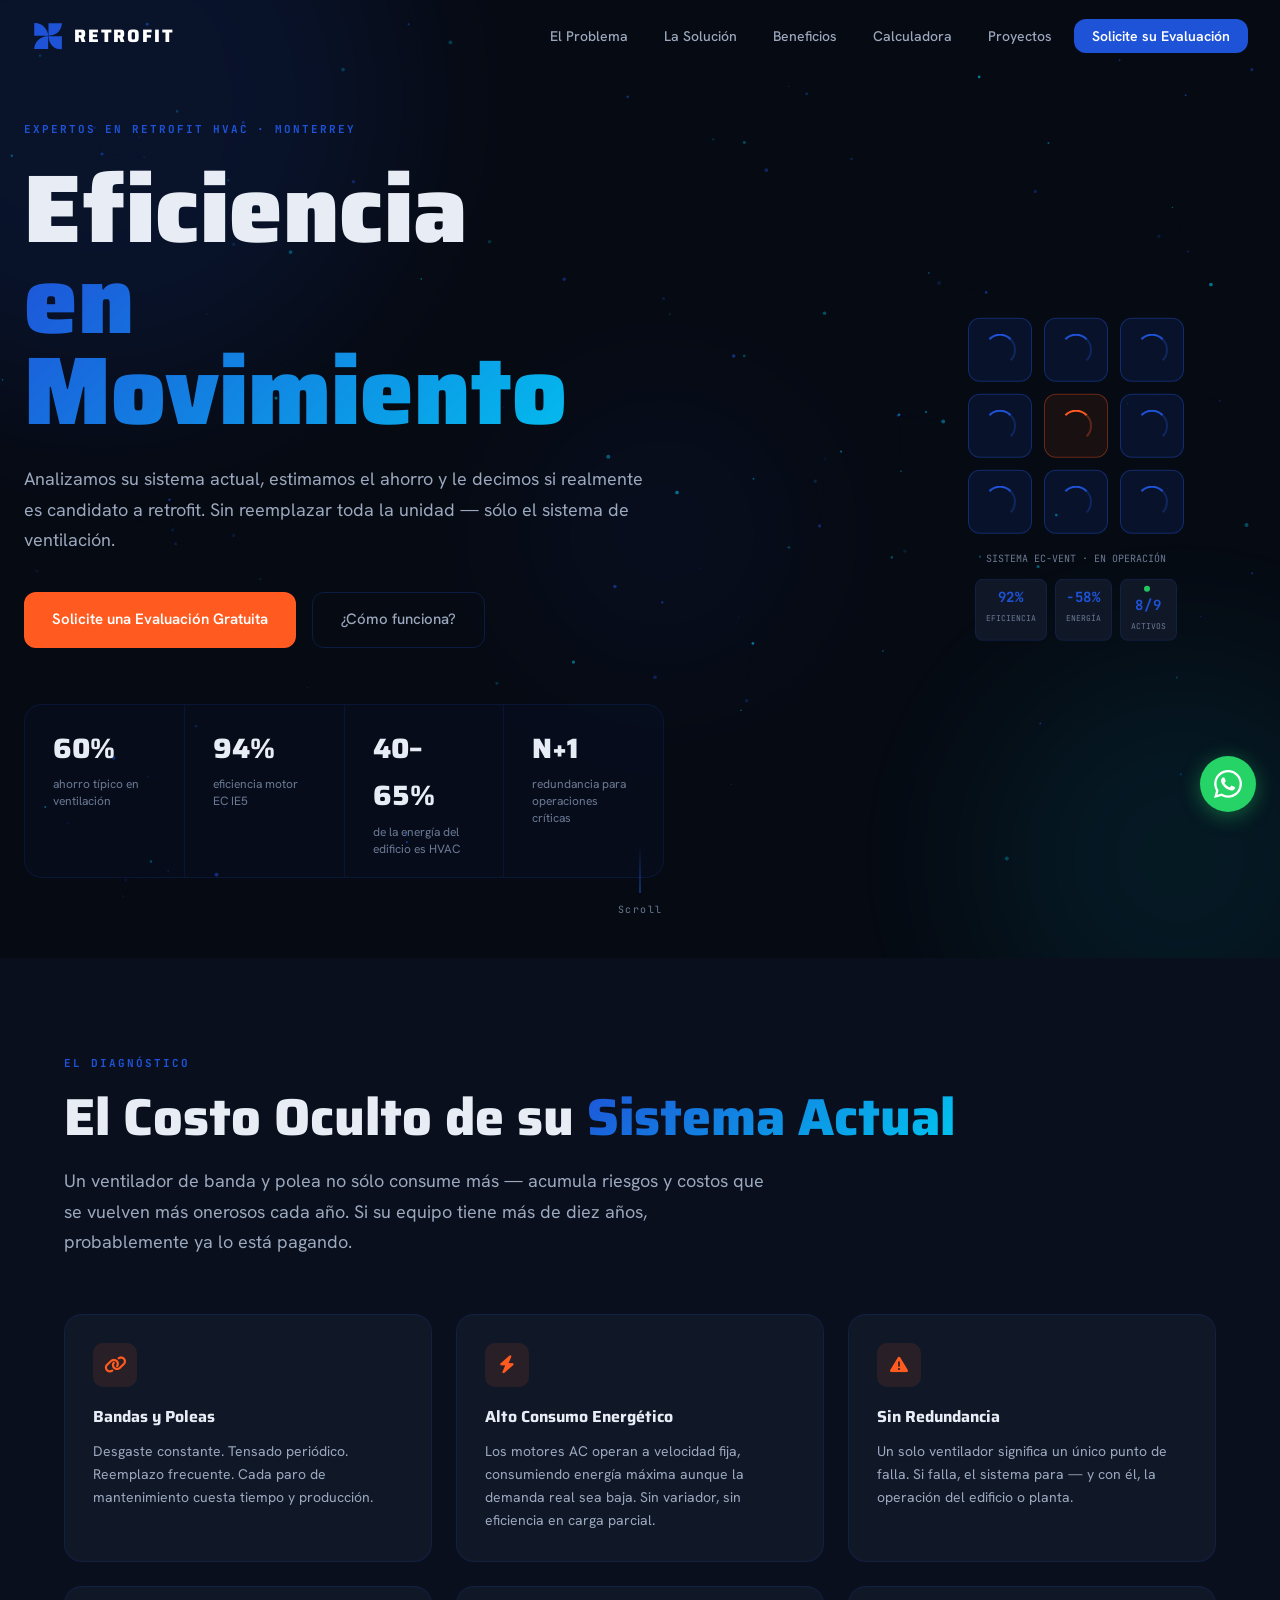
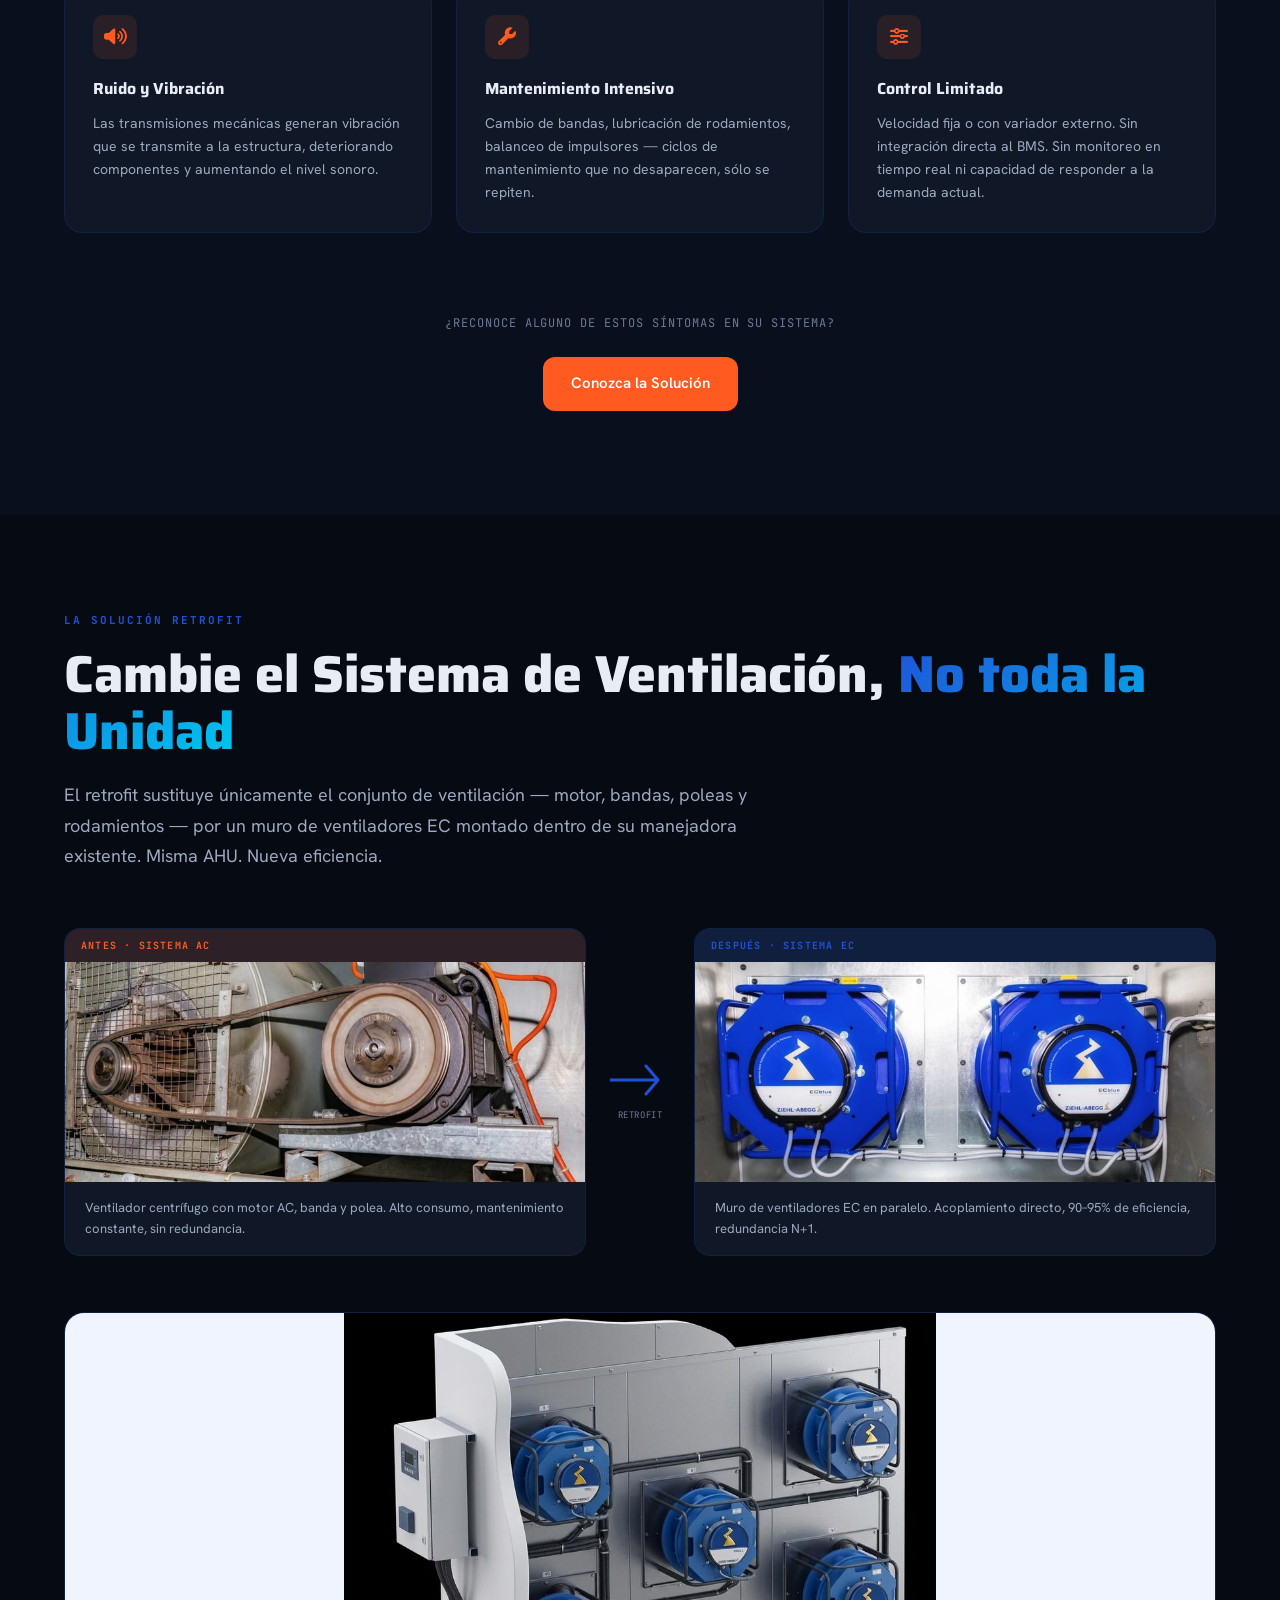
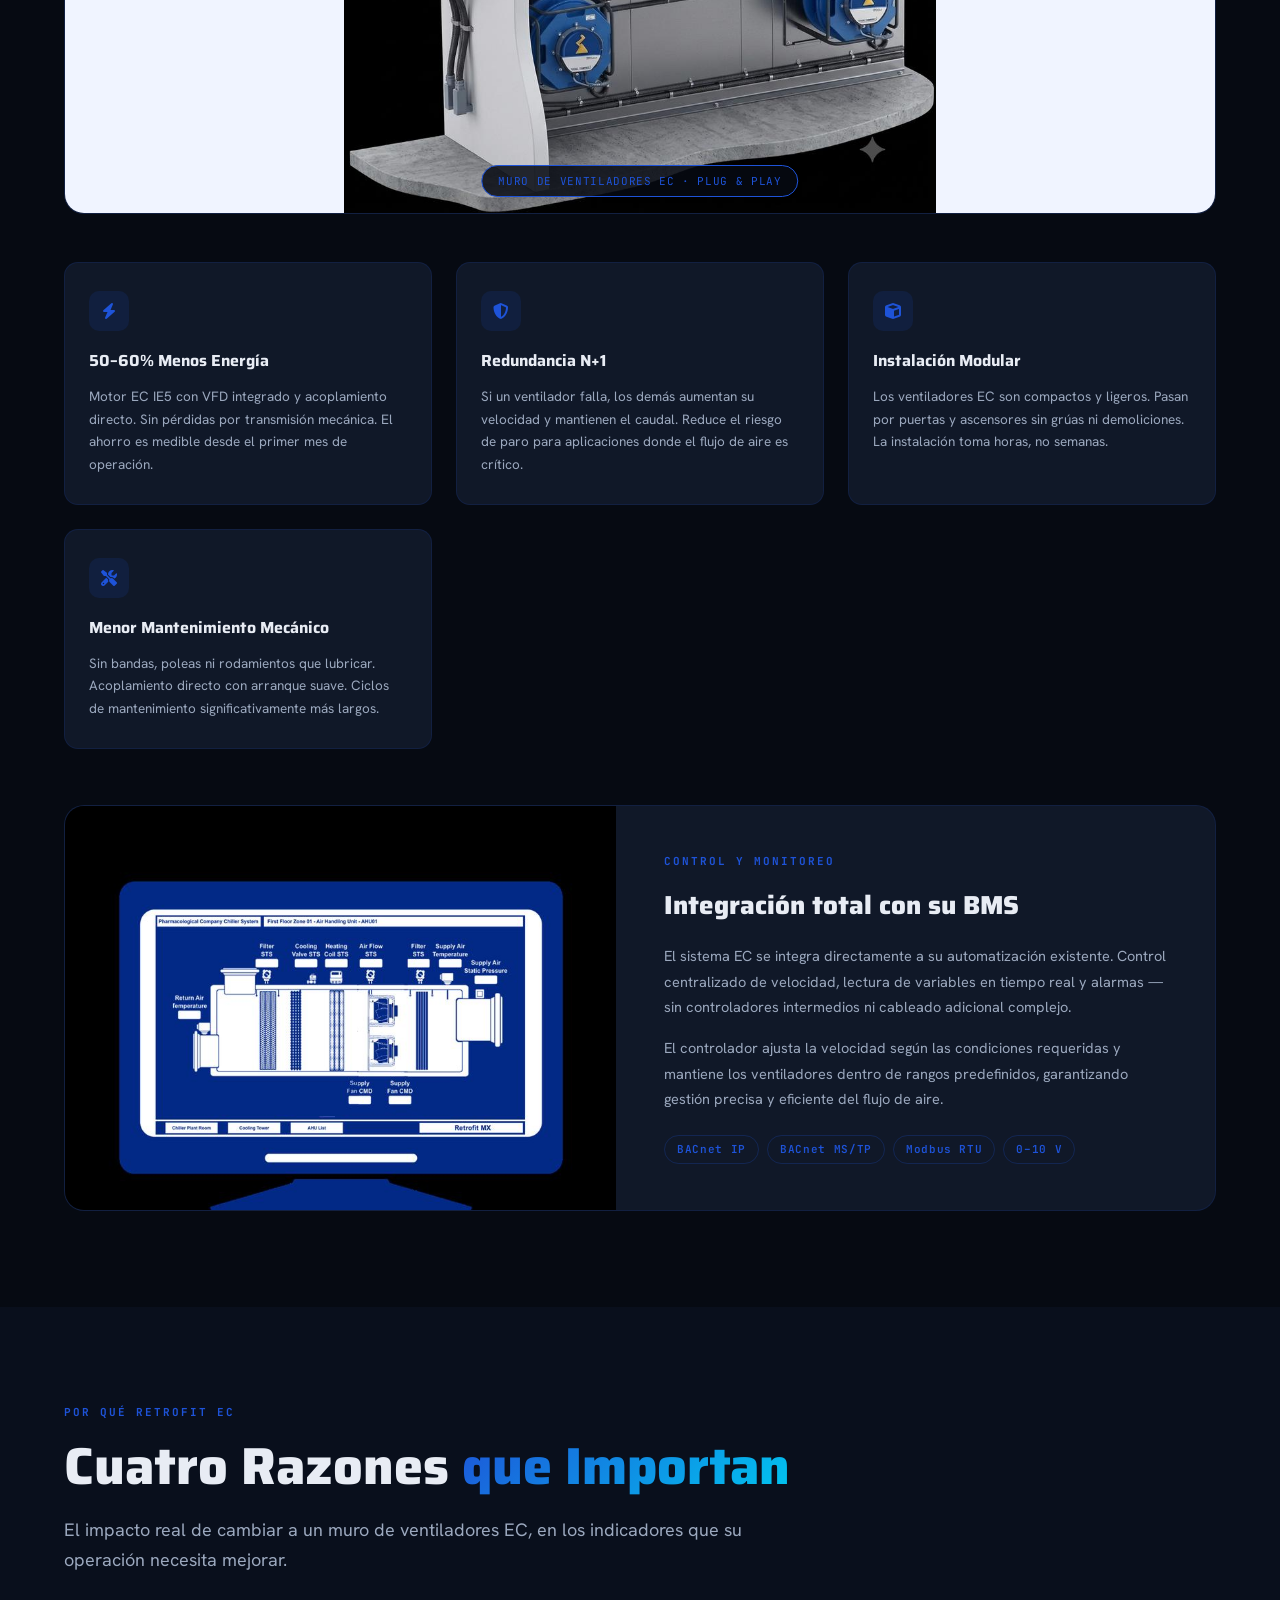
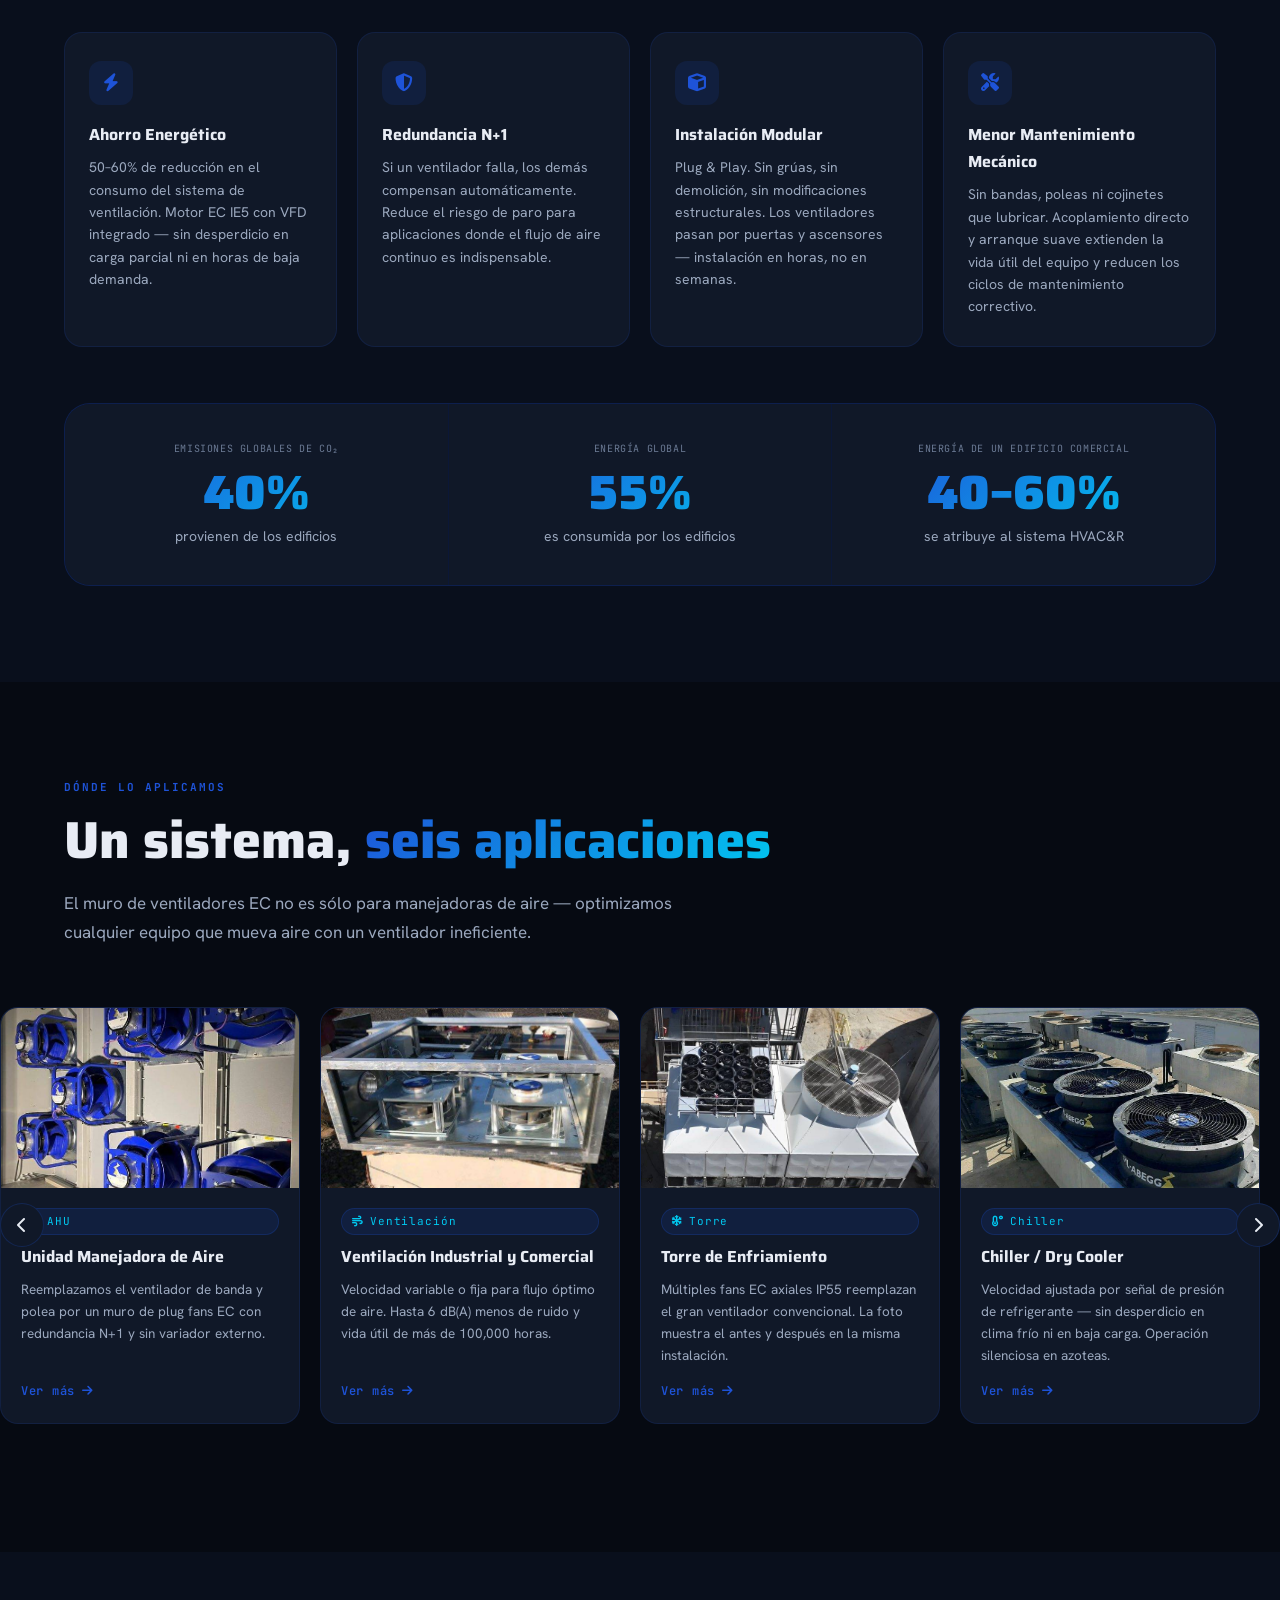
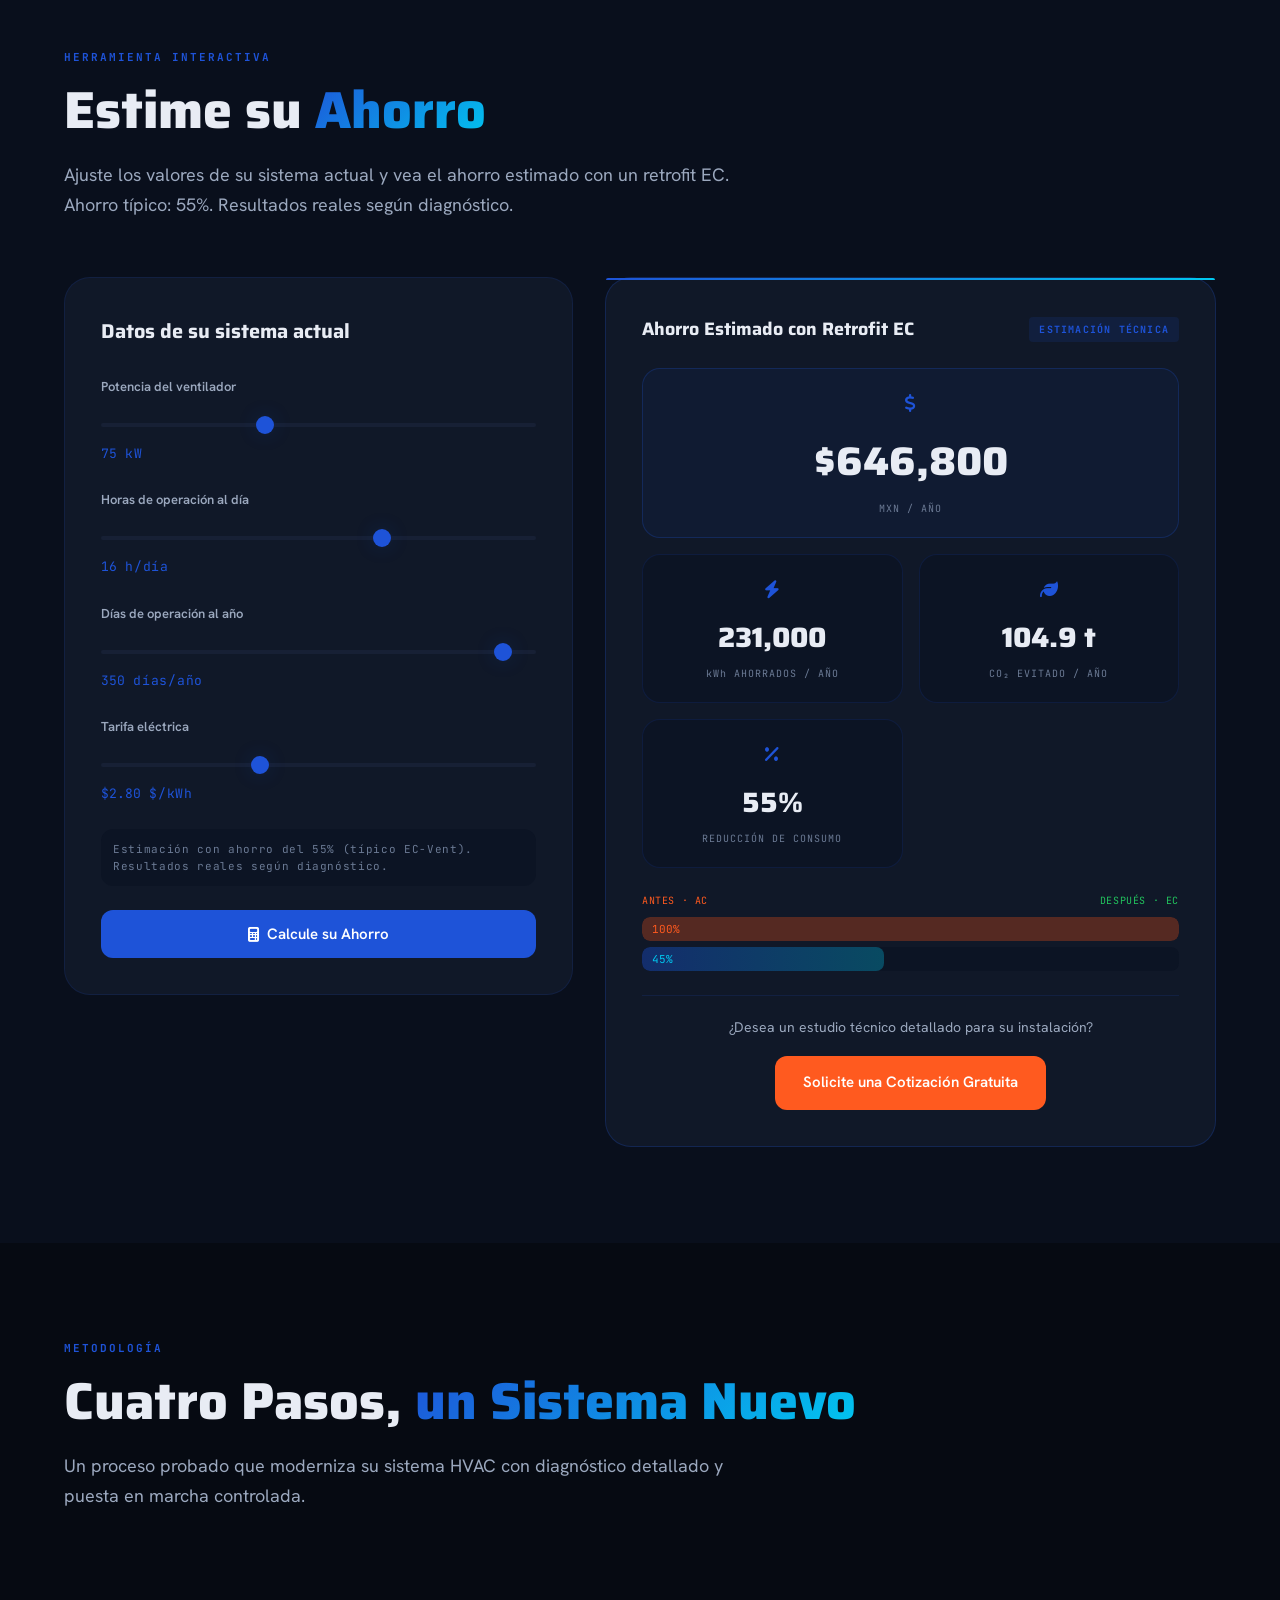
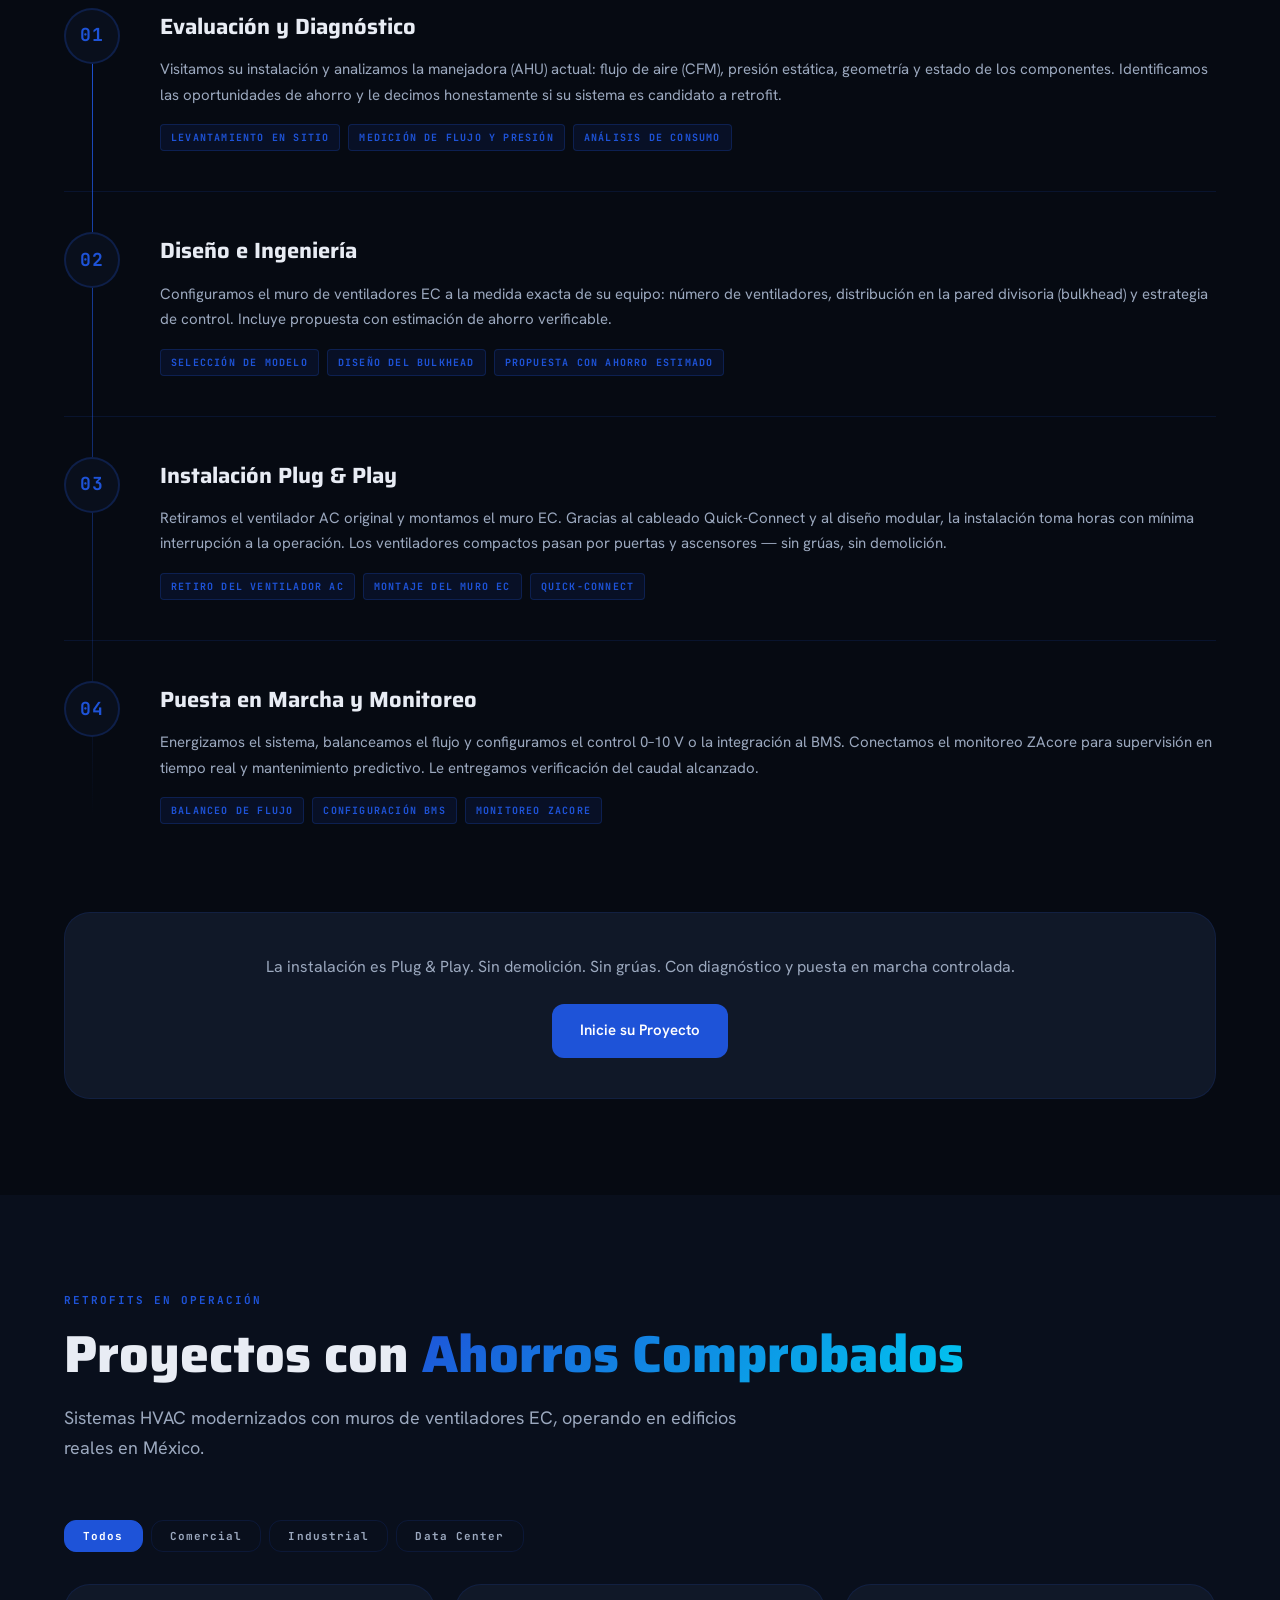
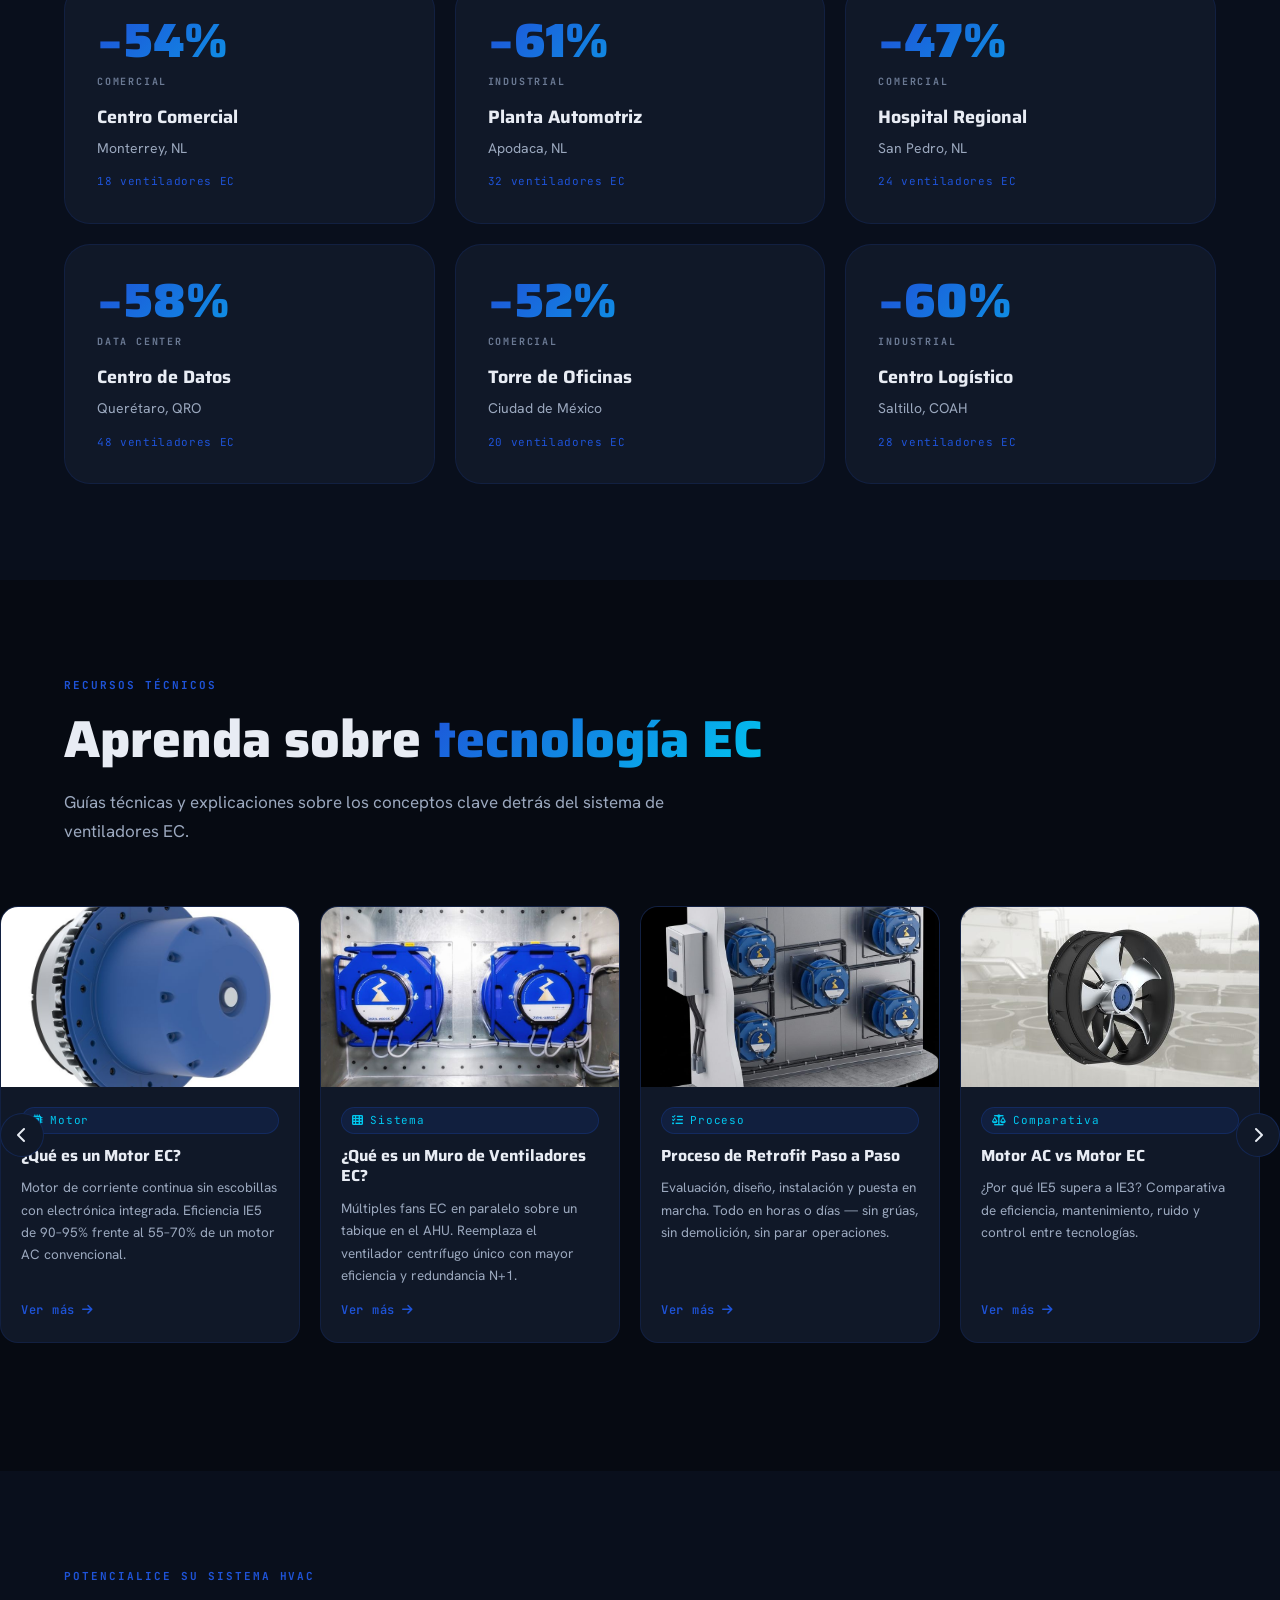
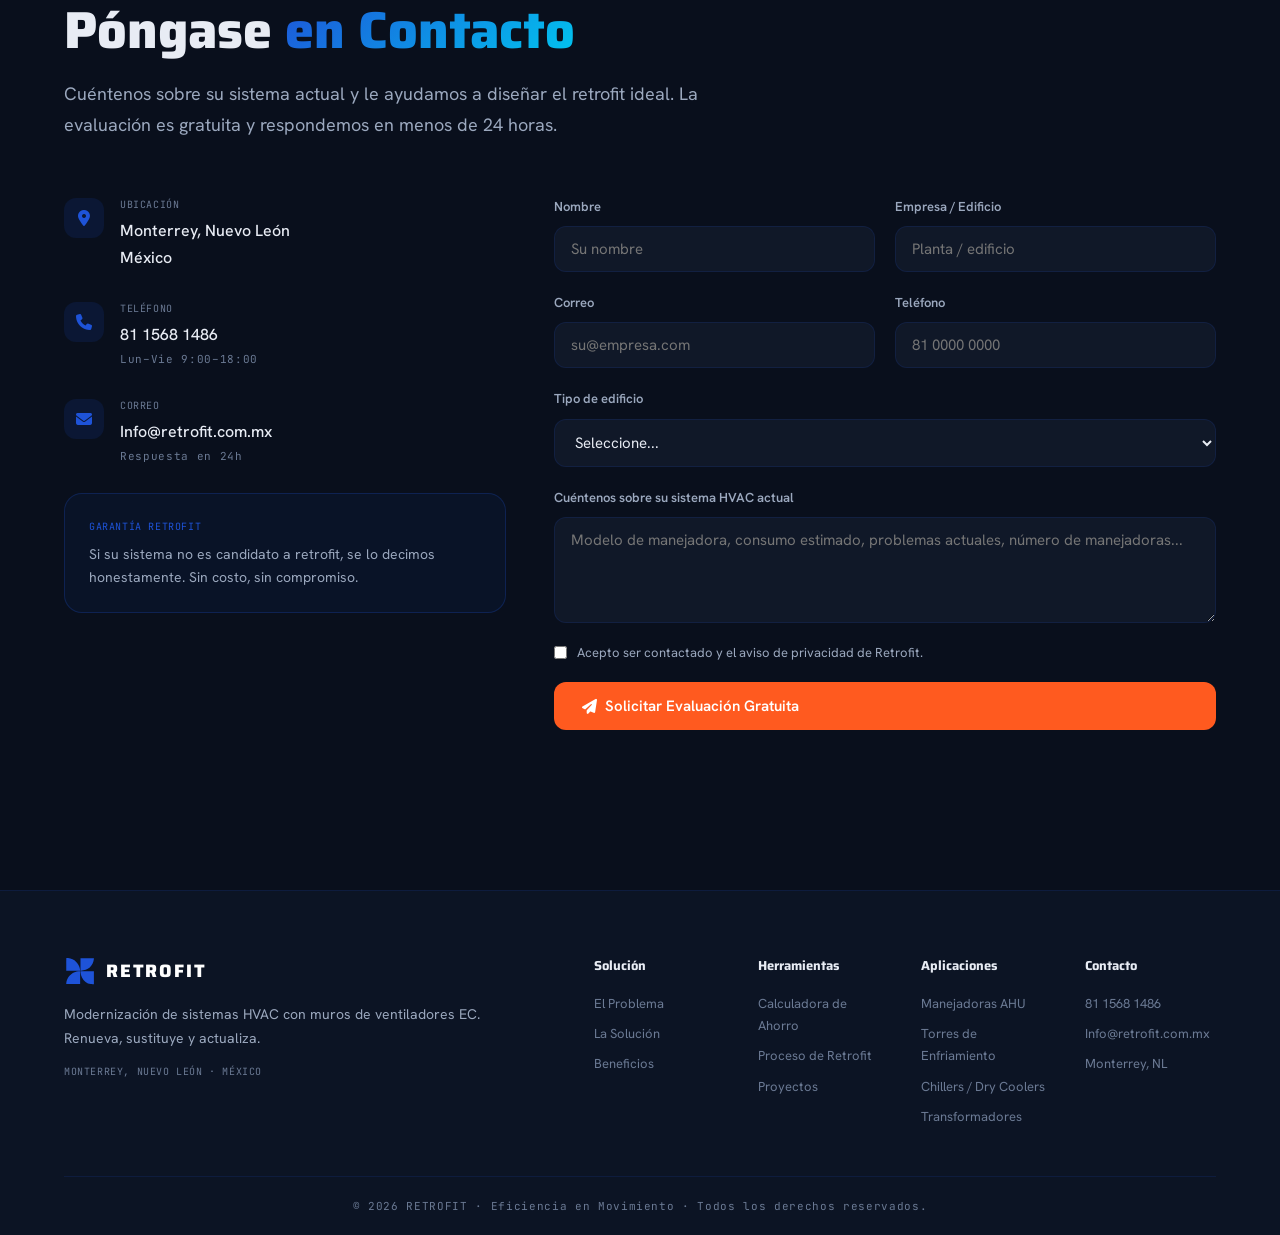
==== commit 6e1a35c0: "Rebuild site: 9-section structure, remove loader/cursor/ticker/glosario - New sections: El Problema " ====
--- a/index.html
+++ b/index.html
@@ -5,7 +5,6 @@
   <meta name="viewport" content="width=device-width, initial-scale=1.0" />
   <title>Retrofit | Modernización HVAC con Muros de Ventiladores EC en México</title>
   <meta name="description" content="Modernizamos sistemas HVAC reemplazando ventiladores de polea y banda por muros de ventiladores EC. Ahorro 50–60%, redundancia N+1, instalación Plug & Play. Monterrey, México." />
-  <meta name="keywords" content="retrofit HVAC México, muro ventiladores EC, fan wall HVAC, motor EC IE5, modernización manejadora, AHU retrofit, ventiladores EC Monterrey, eficiencia energética HVAC, reemplazo ventilador AC EC, sistema EC-Vent, ebm-papst, Ziehl-Abegg México, ahorro energía HVAC" />
   <meta name="robots" content="index, follow, max-image-preview:large, max-snippet:-1" />
   <link rel="canonical" href="https://www.retrofit.mx/" />
   <meta property="og:type" content="website" />
@@ -22,9 +21,8 @@
     {"@type":"Question","name":"¿Qué es un retrofit de HVAC?","acceptedAnswer":{"@type":"Answer","text":"Un retrofit moderniza su sistema de aire existente sin reemplazar toda la unidad. Se sustituye el ventilador de polea y banda original por un muro de ventiladores EC, mejorando eficiencia, fiabilidad y control a una fracción del costo de un equipo nuevo."}},
     {"@type":"Question","name":"¿Cuánto puede ahorrar con un muro de ventiladores EC?","acceptedAnswer":{"@type":"Answer","text":"El ahorro típico es de 50–60% en el consumo de ventilación. Proyectos en México han registrado reducciones entre 47% y 61% dependiendo del sistema y perfil de operación."}},
     {"@type":"Question","name":"¿Cuánto tarda la instalación?","acceptedAnswer":{"@type":"Answer","text":"La instalación es Plug & Play y toma horas, no semanas. Los ventiladores compactos pasan por puertas y ascensores sin necesidad de grúas ni demoliciones, con interrupción mínima a la operación."}},
-    {"@type":"Question","name":"¿Qué pasa si un ventilador EC falla?","acceptedAnswer":{"@type":"Answer","text":"El sistema tiene redundancia N+1. Si un ventilador falla, los demás aumentan su velocidad automáticamente para mantener el flujo de aire. Cero tiempo de inactividad durante mantenimiento o reparaciones."}},
+    {"@type":"Question","name":"¿Qué pasa si un ventilador EC falla?","acceptedAnswer":{"@type":"Answer","text":"El sistema tiene redundancia N+1. Si un ventilador falla, los demás aumentan su velocidad automáticamente para mantener el flujo de aire. La redundancia integrada reduce el riesgo de paro no planificado."}},
     {"@type":"Question","name":"¿Qué es un motor EC?","acceptedAnswer":{"@type":"Answer","text":"Un motor EC (Electronically Commutated) es un motor de corriente continua sin escobillas con electrónica de control integrada. Opera con eficiencia de 90–95% frente al 55–70% de un motor AC convencional, y tiene el variador de frecuencia integrado para control preciso de velocidad sin componentes mecánicos adicionales."}},
-    {"@type":"Question","name":"¿Qué significa IE5 en motores eléctricos?","acceptedAnswer":{"@type":"Answer","text":"IE5 es la máxima categoría de eficiencia energética según la norma IEC 60034-30-1, denominada Ultra-Premium. Los motores EC alcanzan IE5 de forma nativa gracias a su tecnología de imanes permanentes, con pérdidas de energía hasta 40% menores que un motor IE3 estándar."}},
     {"@type":"Question","name":"¿Qué es un muro de ventiladores EC?","acceptedAnswer":{"@type":"Answer","text":"Un muro de ventiladores EC es un arreglo de múltiples ventiladores EC compactos montados en paralelo sobre un tabique dentro de la unidad manejadora de aire. Reemplaza al ventilador centrífugo único de banda y polea con mayor eficiencia, redundancia N+1 y control de caudal preciso por protocolo 0–10 V, BACnet o Modbus."}},
     {"@type":"Question","name":"¿Cuánto consume un ventilador HVAC típico?","acceptedAnswer":{"@type":"Answer","text":"Un ventilador de 75 kW operando 16 horas al día, 350 días al año consume aproximadamente 420,000 kWh anuales. Con un muro de ventiladores EC eso se reduce a 189,000 kWh, generando un ahorro de más de 650,000 MXN por año en tarifas de media tensión."}},
     {"@type":"Question","name":"¿Qué es BACnet en sistemas HVAC?","acceptedAnswer":{"@type":"Answer","text":"BACnet (Building Automation and Control Networks) es el protocolo estándar ASHRAE/ISO para la automatización de edificios. Los ventiladores EC se integran por BACnet MS/TP o BACnet IP directamente al BMS del edificio, permitiendo control centralizado, monitoreo en tiempo real y alarmas sin controladores adicionales."}}
@@ -39,33 +37,16 @@
 </head>
 <body>
 
-<!-- LOGO SVG SYMBOL (real vector paths from brand assets) -->
+<!-- LOGO SVG SYMBOL -->
 <svg style="display:none" xmlns="http://www.w3.org/2000/svg">
   <symbol id="logo-sym" viewBox="158 366 228 218">
     <path fill="currentColor" fill-rule="evenodd" d="M347.80 567.92C321.32 564.04 298.30 546.40 285.91 520.50C280.29 508.75 277.00 496.72 276.25 485.25L275.72 477.00L323.36 477.00L371.00 477.00L371.00 523.00L371.00 569.00L362.25 568.88C357.44 568.81 350.94 568.38 347.80 567.92ZM174.32 560.25C175.43 546.39 181.09 531.07 189.91 518.03C197.57 506.72 215.99 491.42 228.51 485.96C240.94 480.55 256.58 477.07 268.75 477.02L273.00 477.00L273.00 522.50L273.00 568.00L223.35 568.00L173.70 568.00L174.32 560.25ZM174.00 427.50C174.00 402.48 174.34 382.00 174.75 382.01C175.16 382.01 180.45 382.46 186.50 383.00C210.70 385.15 228.70 393.65 245.08 410.64C256.49 422.49 263.53 433.67 267.95 447.02C270.55 454.86 273.00 466.06 273.00 470.07L273.00 473.00L223.50 473.00L174.00 473.00L174.00 427.50ZM275.50 428.50L275.50 384.00L323.39 384.00L371.29 384.00L370.62 391.25C369.61 402.26 367.28 410.49 362.07 421.50C352.05 442.66 334.20 459.04 312.66 466.82C303.67 470.07 288.46 473.00 280.57 473.00L275.50 473.00L275.50 428.50Z"/>
   </symbol>
-  <!-- Full logo symbol: pinwheel + RETROFIT wordmark (wordmark uses currentColor for contrast adaptation) -->
   <symbol id="logo-full-dark" viewBox="150 358 1208 234">
     <path fill="#1E53D8" fill-rule="evenodd" d="M347.80 567.92C321.32 564.04 298.30 546.40 285.91 520.50C280.29 508.75 277.00 496.72 276.25 485.25L275.72 477.00L323.36 477.00L371.00 477.00L371.00 523.00L371.00 569.00L362.25 568.88C357.44 568.81 350.94 568.38 347.80 567.92ZM174.32 560.25C175.43 546.39 181.09 531.07 189.91 518.03C197.57 506.72 215.99 491.42 228.51 485.96C240.94 480.55 256.58 477.07 268.75 477.02L273.00 477.00L273.00 522.50L273.00 568.00L223.35 568.00L173.70 568.00L174.32 560.25ZM174.00 427.50C174.00 402.48 174.34 382.00 174.75 382.01C175.16 382.01 180.45 382.46 186.50 383.00C210.70 385.15 228.70 393.65 245.08 410.64C256.49 422.49 263.53 433.67 267.95 447.02C270.55 454.86 273.00 466.06 273.00 470.07L273.00 473.00L223.50 473.00L174.00 473.00L174.00 427.50ZM275.50 428.50L275.50 384.00L323.39 384.00L371.29 384.00L370.62 391.25C369.61 402.26 367.28 410.49 362.07 421.50C352.05 442.66 334.20 459.04 312.66 466.82C303.67 470.07 288.46 473.00 280.57 473.00L275.50 473.00L275.50 428.50Z"/>
-    <!-- wordmark white for dark backgrounds -->
     <path fill="#FFFFFF" fill-rule="evenodd" d="M455.24 477.75L455.50 431.50L500.00 431.50C549.55 431.50 549.30 431.47 556.55 438.16C562.98 444.08 565.17 450.20 565.25 462.41C565.32 473.27 563.44 479.72 558.70 484.87C556.09 487.71 547.43 491.98 544.25 491.99C543.01 492.00 542.00 492.28 542.00 492.61C542.00 493.36 549.75 502.52 560.22 514.13C564.50 518.88 568.00 523.04 568.00 523.38C568.00 523.72 563.58 524.00 558.18 524.00L548.36 524.00L536.43 509.92C529.87 502.18 524.14 495.20 523.70 494.42C523.04 493.25 518.41 493.00 497.45 493.00L472.00 493.00L472.00 508.50L472.00 524.00L463.49 524.00L454.98 524.00L455.24 477.75ZM599.61 521.53C592.58 518.64 588.87 515.30 585.80 509.10C583.64 504.74 583.50 503.16 583.18 479.27C582.91 458.28 583.12 453.10 584.46 448.48C586.53 441.36 591.78 435.98 599.42 433.11C604.85 431.09 606.76 431.00 647.04 431.00L689.00 431.00L689.00 438.25L689.00 445.50L649.25 445.51C613.21 445.52 609.20 445.69 606.26 447.28C601.23 450.01 599.72 453.19 599.20 462.08L598.74 470.00L642.87 470.00L687.00 470.00L687.00 476.50L687.00 483.00L642.86 483.00L598.72 483.00L599.25 491.45C599.63 497.64 600.34 500.81 601.90 503.34C605.98 509.95 606.37 510.00 649.90 510.00L689.00 510.00L689.00 517.00L689.00 524.00L647.25 523.98L605.50 523.95L599.61 521.53ZM748.98 522.75C748.97 522.06 748.86 504.40 748.73 483.50L748.50 445.50L724.75 445.50L701.00 445.50L701.00 438.25L701.00 431.00L755.54 431.00L810.09 431.00L809.79 438.08L809.50 445.15L787.25 445.04L765.00 444.93L765.00 484.47L765.00 524.00L757.00 524.00C751.28 524.00 749.00 523.64 748.98 522.75ZM826.00 477.45L826.00 430.90L870.25 431.25C905.30 431.53 915.33 431.90 918.50 433.02C924.14 435.03 932.25 443.41 933.87 448.92C935.83 455.53 935.60 472.53 933.49 477.77C931.21 483.41 924.30 489.40 918.26 490.96C915.64 491.64 912.97 492.35 912.33 492.54C911.64 492.74 912.49 494.30 914.33 496.26C916.07 498.12 921.51 504.33 926.42 510.07C931.32 515.81 936.21 521.29 937.28 522.25C939.14 523.93 938.79 524.00 928.70 524.00L918.19 524.00L904.94 508.50L891.69 493.00L866.75 493.00L841.82 493.00L842.16 508.50L842.50 524.00L834.25 524.00L826.00 524.00L826.00 477.45ZM972.50 523.08C967.15 521.74 961.27 518.15 958.06 514.28C952.50 507.57 951.84 503.11 952.19 474.78C952.54 446.21 952.82 445.01 960.89 437.72C968.08 431.22 970.90 430.87 1012.67 431.20L1049.50 431.50L1055.15 434.27C1058.26 435.80 1061.99 438.61 1063.45 440.53C1068.95 447.73 1069.38 449.91 1069.80 472.63C1070.28 498.47 1069.39 505.34 1064.60 512.55C1061.92 516.58 1059.77 518.46 1055.31 520.65L1049.50 523.50L1012.50 523.67C992.15 523.76 974.15 523.50 972.50 523.08ZM1086.20 486.25L1086.50 448.50L1089.27 443.78C1090.80 441.19 1093.59 437.89 1095.48 436.45C1102.25 431.29 1105.01 431.00 1148.16 431.00L1188.00 431.00L1188.00 438.25L1188.00 445.50L1150.25 445.50C1109.29 445.50 1108.86 445.55 1104.76 451.10C1103.38 452.96 1102.67 456.04 1102.27 461.85L1101.71 470.00L1143.36 470.00L1185.00 470.00L1185.00 476.50L1185.00 483.00L1143.50 483.00L1102.00 483.00L1102.00 503.50L1102.00 524.00L1093.95 524.00L1085.91 524.00L1086.20 486.25ZM1203.00 477.50L1203.00 431.00L1211.00 431.00L1219.00 431.00L1219.00 477.50L1219.00 524.00L1211.00 524.00L1203.00 524.00L1203.00 477.50ZM1276.50 484.75L1276.50 445.50L1259.00 445.28C1249.38 445.16 1240.04 445.05 1238.25 445.03L1235.00 445.00L1235.00 437.99L1235.00 430.98L1284.75 431.24L1334.50 431.50L1334.50 438.39L1334.50 445.27L1313.75 445.14L1293.00 445.01L1293.00 484.51L1293.00 524.00L1284.75 524.00L1276.50 524.00L1276.50 484.75ZM1044.96 508.40C1047.49 507.39 1049.79 505.46 1051.23 503.15C1053.41 499.65 1053.50 498.61 1053.50 478.00C1053.50 458.18 1053.34 456.23 1051.46 453.04C1050.35 451.13 1047.87 448.66 1045.96 447.54C1042.68 445.62 1040.84 445.51 1010.50 445.51C965.81 445.50 967.79 443.94 968.22 478.68C968.63 511.51 966.61 510.00 1010.23 510.00C1036.08 510.00 1041.60 509.75 1044.96 508.40ZM541.51 477.56C546.63 475.42 548.99 470.83 548.99 463.00C549.00 455.14 546.86 450.36 542.13 447.62C539.03 445.83 536.18 445.65 505.38 445.26L472.00 444.84L472.00 461.92L472.00 479.00L505.03 479.00C531.52 479.00 538.75 478.71 541.51 477.56ZM912.00 477.25C921.35 472.58 921.49 453.56 912.21 447.82C908.70 445.65 907.91 445.60 875.56 445.55L842.50 445.50L842.23 462.25L841.95 479.00L875.23 479.00C904.90 479.00 908.88 478.81 912.00 477.25Z"/>
   </symbol>
 </svg>
-
-<!-- LOADER -->
-<div id="loader">
-  <div class="loader-inner">
-    <svg class="loader-logo spin" viewBox="158 366 228 218">
-      <path fill="#1E53D8" fill-rule="evenodd" opacity="0" style="animation:fadeIn 0.8s ease 0.3s forwards" d="M347.80 567.92C321.32 564.04 298.30 546.40 285.91 520.50C280.29 508.75 277.00 496.72 276.25 485.25L275.72 477.00L323.36 477.00L371.00 477.00L371.00 523.00L371.00 569.00L362.25 568.88C357.44 568.81 350.94 568.38 347.80 567.92ZM174.32 560.25C175.43 546.39 181.09 531.07 189.91 518.03C197.57 506.72 215.99 491.42 228.51 485.96C240.94 480.55 256.58 477.07 268.75 477.02L273.00 477.00L273.00 522.50L273.00 568.00L223.35 568.00L173.70 568.00L174.32 560.25ZM174.00 427.50C174.00 402.48 174.34 382.00 174.75 382.01C175.16 382.01 180.45 382.46 186.50 383.00C210.70 385.15 228.70 393.65 245.08 410.64C256.49 422.49 263.53 433.67 267.95 447.02C270.55 454.86 273.00 466.06 273.00 470.07L273.00 473.00L223.50 473.00L174.00 473.00L174.00 427.50ZM275.50 428.50L275.50 384.00L323.39 384.00L371.29 384.00L370.62 391.25C369.61 402.26 367.28 410.49 362.07 421.50C352.05 442.66 334.20 459.04 312.66 466.82C303.67 470.07 288.46 473.00 280.57 473.00L275.50 473.00L275.50 428.50Z"/>
-    </svg>
-    <style>@keyframes fadeIn{to{opacity:1}}</style>
-    <p class="loader-text">RETROFIT</p>
-  </div>
-</div>
-
-<!-- CURSOR -->
-<div class="cursor" id="cursor"></div>
-<div class="cursor-follower" id="cursorFollower"></div>
 
 <!-- NAV -->
 <nav id="navbar">
@@ -77,15 +58,12 @@
       <span class="logo-text">RETROFIT</span>
     </a>
     <ul class="nav-links" id="navLinks">
-      <li><a href="#que-es" class="nav-link">¿Qué es Retrofit?</a></li>
-      <li><a href="#nuestro-sistema" class="nav-link">Nuestro Sistema</a></li>
-      <li><a href="#tecnologia" class="nav-link">Tecnología</a></li>
-      <li><a href="#proceso" class="nav-link">Proceso</a></li>
+      <li><a href="#el-problema" class="nav-link">El Problema</a></li>
+      <li><a href="#la-solucion" class="nav-link">La Solución</a></li>
       <li><a href="#beneficios" class="nav-link">Beneficios</a></li>
+      <li><a href="#calculadora" class="nav-link">Calculadora</a></li>
       <li><a href="#proyectos" class="nav-link">Proyectos</a></li>
-      <li><a href="#aplicaciones" class="nav-link">Aplicaciones</a></li>
-      <li><a href="#blog" class="nav-link">Blog</a></li>
-      <li><a href="#contacto" class="nav-cta">Cotiza tu Retrofit</a></li>
+      <li><a href="#contacto" class="nav-cta">Solicite su Evaluación</a></li>
     </ul>
     <button class="hamburger" id="hamburger" aria-label="Menu">
       <span></span><span></span><span></span>
@@ -108,13 +86,12 @@
       <span class="line-2 gradient-text">en Movimiento</span>
     </h1>
     <p class="hero-desc animate-in">
-      Modernizamos su sistema HVAC reemplazando los viejos ventiladores de polea y banda
-      por un muro de ventiladores EC. Más eficiencia, redundancia y menos emisiones
-      — sin reemplazar toda la unidad.
+      Analizamos su sistema actual, estimamos el ahorro y le decimos si realmente es candidato a retrofit.
+      Sin reemplazar toda la unidad — sólo el sistema de ventilación.
     </p>
     <div class="hero-actions animate-in">
-      <a href="#contacto" class="btn-primary btn-pop">Cotiza su Retrofit</a>
-      <a href="#que-es" class="btn-ghost">¿Cómo funciona?</a>
+      <a href="#contacto" class="btn-primary btn-pop">Solicite una Evaluación Gratuita</a>
+      <a href="#el-problema" class="btn-ghost">¿Cómo funciona?</a>
     </div>
     <div class="hero-stats animate-in">
       <div class="hstat">
@@ -133,8 +110,8 @@
       </div>
       <div class="hstat-divider"></div>
       <div class="hstat">
-        <div class="hstat-val">24/7</div>
-        <div class="hstat-label">operación a prueba de fallos</div>
+        <div class="hstat-val">N+1</div>
+        <div class="hstat-label">redundancia para operaciones críticas</div>
       </div>
     </div>
   </div>
@@ -165,126 +142,73 @@
   </div>
 </section>
 
-<!-- TICKER -->
-<div class="ticker-bar" aria-hidden="true">
-  <div class="ticker-track">
-    <span>EFICIENCIA EN MOVIMIENTO</span>
-    <span class="ticker-dot"></span>
-    <span>RENUEVA · SUSTITUYE · ACTUALIZA</span>
-    <span class="ticker-dot"></span>
-    <span>SIMPLE · FLEXIBLE · FIABLE</span>
-    <span class="ticker-dot"></span>
-    <span>PLUG &amp; PLAY</span>
-    <span class="ticker-dot"></span>
-    <span>MOTOR EC IE5 · 94% EFICIENCIA</span>
-    <span class="ticker-dot"></span>
-    <span>50–60% AHORRO EN VENTILACIÓN</span>
-    <span class="ticker-dot"></span>
-    <span>REDUNDANCIA N+1</span>
-    <span class="ticker-dot"></span>
-    <span>MONTERREY · NUEVO LEÓN · MX</span>
-    <span class="ticker-dot"></span>
-    <!-- duplicate for seamless loop -->
-    <span>EFICIENCIA EN MOVIMIENTO</span>
-    <span class="ticker-dot"></span>
-    <span>RENUEVA · SUSTITUYE · ACTUALIZA</span>
-    <span class="ticker-dot"></span>
-    <span>SIMPLE · FLEXIBLE · FIABLE</span>
-    <span class="ticker-dot"></span>
-    <span>PLUG &amp; PLAY</span>
-    <span class="ticker-dot"></span>
-    <span>MOTOR EC IE5 · 94% EFICIENCIA</span>
-    <span class="ticker-dot"></span>
-    <span>50–60% AHORRO EN VENTILACIÓN</span>
-    <span class="ticker-dot"></span>
-    <span>REDUNDANCIA N+1</span>
-    <span class="ticker-dot"></span>
-    <span>MONTERREY · NUEVO LEÓN · MX</span>
-    <span class="ticker-dot"></span>
-  </div>
-</div>
-
-<!-- QUÉ ES RETROFIT -->
-<section id="que-es" class="section section-dark">
+<!-- EL PROBLEMA -->
+<section id="el-problema" class="section section-dark">
   <div class="container">
-    <div class="section-label reveal">RENUEVA · SUSTITUYE · ACTUALIZA</div>
-    <h2 class="section-title reveal">¿Qué es un <span class="gradient-text">Retrofit de HVAC?</span></h2>
+    <div class="section-label reveal">EL DIAGNÓSTICO</div>
+    <h2 class="section-title reveal">El Costo Oculto de su <span class="gradient-text">Sistema Actual</span></h2>
     <p class="section-desc reveal">
-      Un retrofit moderniza su sistema de aire existente sin reemplazar toda la unidad.
-      Cambiamos el motor y ventilador originales por un muro de ventiladores EC,
-      mejorando eficiencia, fiabilidad y control — a una fracción del costo de un equipo nuevo.
+      Un ventilador de banda y polea no sólo consume más — acumula riesgos y costos que se vuelven
+      más onerosos cada año. Si su equipo tiene más de diez años, probablemente ya lo está pagando.
     </p>
 
-    <div class="antes-despues reveal" data-delay="100">
-      <div class="ad-panel ad-antes">
-        <div class="ad-header">
-          <span class="mono ad-tag">ANTES · AC</span>
-        </div>
-        <ul class="ad-list ad-list-bad">
-          <li><i class="fas fa-times"></i> Un solo ventilador grande</li>
-          <li><i class="fas fa-times"></i> Bandas y poleas desgastadas</li>
-          <li><i class="fas fa-times"></i> Sin redundancia ante fallas</li>
-          <li><i class="fas fa-times"></i> Alto consumo energético</li>
-          <li><i class="fas fa-times"></i> Mantenimiento frecuente</li>
-          <li><i class="fas fa-times"></i> Ruido y vibración excesivos</li>
-          <li><i class="fas fa-times"></i> Control de velocidad limitado</li>
-        </ul>
-      </div>
-      <div class="ad-arrow">
-        <svg viewBox="0 0 60 24" fill="none">
-          <path d="M0 12 H52 M42 2 L52 12 L42 22" stroke="var(--brand)" stroke-width="2.5" stroke-linecap="round" stroke-linejoin="round"/>
-        </svg>
-        <span class="mono">RETROFIT</span>
-      </div>
-      <div class="ad-panel ad-despues">
-        <div class="ad-header">
-          <span class="mono ad-tag ad-tag-after">DESPUÉS · EC</span>
-        </div>
-        <ul class="ad-list ad-list-good">
-          <li><i class="fas fa-check"></i> Muro de ventiladores EC en paralelo</li>
-          <li><i class="fas fa-check"></i> Acoplamiento directo — sin bandas</li>
-          <li><i class="fas fa-check"></i> Redundancia N+1 a prueba de fallos</li>
-          <li><i class="fas fa-check"></i> 50–60% menos energía</li>
-          <li><i class="fas fa-check"></i> Mantenimiento prácticamente nulo</li>
-          <li><i class="fas fa-check"></i> Bajo nivel de sonido</li>
-          <li><i class="fas fa-check"></i> Control preciso 0–10V / BMS</li>
-        </ul>
-      </div>
-    </div>
-
-    <div class="dato-clave reveal" data-delay="200">
-      <div class="dato-num gradient-text">40–65%</div>
-      <div class="dato-text">del consumo energético de un edificio se destina a calefacción,<br>ventilación y aire acondicionado (HVAC). Ahí es donde un retrofit genera el mayor impacto.</div>
+    <div class="problem-grid">
+      <div class="prob-card reveal" data-delay="0">
+        <div class="prob-icon"><i class="fas fa-link"></i></div>
+        <h3>Bandas y Poleas</h3>
+        <p>Desgaste constante. Tensado periódico. Reemplazo frecuente. Cada paro de mantenimiento cuesta tiempo y producción.</p>
+      </div>
+      <div class="prob-card reveal" data-delay="60">
+        <div class="prob-icon"><i class="fas fa-bolt"></i></div>
+        <h3>Alto Consumo Energético</h3>
+        <p>Los motores AC operan a velocidad fija, consumiendo energía máxima aunque la demanda real sea baja. Sin variador, sin eficiencia en carga parcial.</p>
+      </div>
+      <div class="prob-card reveal" data-delay="120">
+        <div class="prob-icon"><i class="fas fa-exclamation-triangle"></i></div>
+        <h3>Sin Redundancia</h3>
+        <p>Un solo ventilador significa un único punto de falla. Si falla, el sistema para — y con él, la operación del edificio o planta.</p>
+      </div>
+      <div class="prob-card reveal" data-delay="180">
+        <div class="prob-icon"><i class="fas fa-volume-up"></i></div>
+        <h3>Ruido y Vibración</h3>
+        <p>Las transmisiones mecánicas generan vibración que se transmite a la estructura, deteriorando componentes y aumentando el nivel sonoro.</p>
+      </div>
+      <div class="prob-card reveal" data-delay="240">
+        <div class="prob-icon"><i class="fas fa-wrench"></i></div>
+        <h3>Mantenimiento Intensivo</h3>
+        <p>Cambio de bandas, lubricación de rodamientos, balanceo de impulsores — ciclos de mantenimiento que no desaparecen, sólo se repiten.</p>
+      </div>
+      <div class="prob-card reveal" data-delay="300">
+        <div class="prob-icon"><i class="fas fa-sliders-h"></i></div>
+        <h3>Control Limitado</h3>
+        <p>Velocidad fija o con variador externo. Sin integración directa al BMS. Sin monitoreo en tiempo real ni capacidad de responder a la demanda actual.</p>
+      </div>
+    </div>
+
+    <div class="prob-cta reveal" data-delay="400">
+      <p class="mono">¿RECONOCE ALGUNO DE ESTOS SÍNTOMAS EN SU SISTEMA?</p>
+      <a href="#la-solucion" class="btn-primary btn-pop">Conozca la Solución</a>
     </div>
   </div>
 </section>
 
-<!-- NUESTRO SISTEMA -->
-<section id="nuestro-sistema" class="section">
+<!-- LA SOLUCIÓN -->
+<section id="la-solucion" class="section">
   <div class="container">
-    <div class="section-header reveal">
-      <div class="section-label mono">NUESTRO SISTEMA</div>
-      <h2 class="section-title">Simple. Flexible. <span class="gradient-text">Fiable.</span></h2>
-      <p class="section-desc">
-        El arreglo múltiple de ventiladores EC ofrece una solución energéticamente eficiente
-        y bajo nivel de sonido para proyectos de modernización o retrofit. Estos ventiladores
-        compactos se distribuyen en una pared con total adaptabilidad, permitiendo una instalación
-        rápida y reduciendo el tiempo de inactividad de la unidad.
-      </p>
-    </div>
-
-    <!-- Render central del sistema -->
-    <div class="sistema-hero reveal" data-delay="100">
-      <img src="assets/muro-ventiladores-ec.jpg" alt="Muro de ventiladores EC Ziehl-Abegg — sistema completo" loading="lazy" />
-      <div class="sistema-badge mono">MURO DE VENTILADORES EC · PLUG &amp; PLAY</div>
-    </div>
-
-    <!-- Antes y Después con fotos reales -->
-    <div class="fotos-ad reveal" data-delay="150">
+    <div class="section-label reveal">LA SOLUCIÓN RETROFIT</div>
+    <h2 class="section-title reveal">Cambie el Sistema de Ventilación, <span class="gradient-text">No toda la Unidad</span></h2>
+    <p class="section-desc reveal">
+      El retrofit sustituye únicamente el conjunto de ventilación — motor, bandas, poleas y rodamientos —
+      por un muro de ventiladores EC montado dentro de su manejadora existente.
+      Misma AHU. Nueva eficiencia.
+    </p>
+
+    <!-- Antes / Después con fotos reales -->
+    <div class="fotos-ad reveal" data-delay="100">
       <div class="foto-panel">
-        <div class="foto-tag mono foto-tag-antes">ANTES · SISTEMA ACTUAL</div>
+        <div class="foto-tag mono foto-tag-antes">ANTES · SISTEMA AC</div>
         <img src="assets/ventilador-antiguo.jpg" alt="Ventilador AC de polea y banda antes del retrofit" loading="lazy" />
-        <p>Ventilador centrífugo de banda y polea con motor AC — alto consumo, mantenimiento constante, sin redundancia.</p>
+        <p>Ventilador centrífugo con motor AC, banda y polea. Alto consumo, mantenimiento constante, sin redundancia.</p>
       </div>
       <div class="foto-flecha">
         <svg viewBox="0 0 60 40" fill="none" width="60">
@@ -294,55 +218,51 @@
       </div>
       <div class="foto-panel">
         <div class="foto-tag mono foto-tag-despues">DESPUÉS · SISTEMA EC</div>
-        <img src="assets/fans-ec-instalados.jpg" alt="Ventiladores EC Ziehl-Abegg ECblue instalados en muro" loading="lazy" />
-        <p>Muro de ventiladores EC Ziehl-Abegg ECblue — acoplamiento directo, 90–95% eficiencia, redundancia N+1.</p>
-      </div>
-    </div>
-
-    <!-- Características del sistema -->
+        <img src="assets/fans-ec-instalados.jpg" alt="Muro de ventiladores EC instalado dentro de AHU" loading="lazy" />
+        <p>Muro de ventiladores EC en paralelo. Acoplamiento directo, 90–95% de eficiencia, redundancia N+1.</p>
+      </div>
+    </div>
+
+    <!-- Sistema render -->
+    <div class="sistema-hero reveal" data-delay="150">
+      <img src="assets/muro-ventiladores-ec.jpg" alt="Muro de ventiladores EC Ziehl-Abegg — sistema completo" loading="lazy" />
+      <div class="sistema-badge mono">MURO DE VENTILADORES EC · PLUG &amp; PLAY</div>
+    </div>
+
+    <!-- 4 características clave -->
     <div class="sistema-features">
       <div class="sfeat reveal" data-delay="0">
         <div class="sfeat-icon"><i class="fas fa-bolt"></i></div>
-        <h3>Ahorro de Energía</h3>
-        <p>Entre el 40% y el 60% del consumo en edificios se destina al HVAC. Reemplazar ventiladores AC por ventiladores EC de acoplamiento directo reduce drásticamente ese consumo con resultados medibles desde el primer mes.</p>
+        <h3>50–60% Menos Energía</h3>
+        <p>Motor EC IE5 con VFD integrado y acoplamiento directo. Sin pérdidas por transmisión mecánica. El ahorro es medible desde el primer mes de operación.</p>
       </div>
       <div class="sfeat reveal" data-delay="80">
         <div class="sfeat-icon"><i class="fas fa-shield-alt"></i></div>
         <h3>Redundancia N+1</h3>
-        <p>Si un ventilador falla, las unidades restantes aumentan la velocidad y mantienen el caudal deseado. En aplicaciones críticas donde se requiere flujo de aire constante, esta característica ofrece una fiabilidad muy superior a la de un solo ventilador grande.</p>
+        <p>Si un ventilador falla, los demás aumentan su velocidad y mantienen el caudal. Reduce el riesgo de paro para aplicaciones donde el flujo de aire es crítico.</p>
       </div>
       <div class="sfeat reveal" data-delay="160">
         <div class="sfeat-icon"><i class="fas fa-cube"></i></div>
-        <h3>Compacto y Flexible</h3>
-        <p>Los ventiladores EC son ligeros y pequeños. Pasan por puertas y ascensores sin necesidad de grúas ni demoliciones. Se adaptan a cualquier geometría de AHU existente, aprovechando el espacio actual sin modificar la estructura del edificio.</p>
-      </div>
-      <div class="sfeat reveal" data-delay="0">
+        <h3>Instalación Modular</h3>
+        <p>Los ventiladores EC son compactos y ligeros. Pasan por puertas y ascensores sin grúas ni demoliciones. La instalación toma horas, no semanas.</p>
+      </div>
+      <div class="sfeat reveal" data-delay="240">
         <div class="sfeat-icon"><i class="fas fa-tools"></i></div>
-        <h3>Libre de Mantenimiento</h3>
-        <p>Acoplamiento directo: sin bandas de reemplazo, sin poleas, sin rodamientos engrasados, sin balanceo de impulsores. Arranque suave y operación a velocidades parciales extienden la vida útil del equipo significativamente.</p>
-      </div>
-      <div class="sfeat reveal" data-delay="80">
-        <div class="sfeat-icon"><i class="fas fa-plug"></i></div>
-        <h3>Fácil Instalación</h3>
-        <p>Solución Plug &amp; Play que reduce el tiempo de instalación y mano de obra. En industrias donde el tiempo de inactividad es costoso, el retrofit permite realizar mejoras con mínima interrupción a las operaciones en curso.</p>
-      </div>
-      <div class="sfeat reveal" data-delay="160">
-        <div class="sfeat-icon"><i class="fas fa-volume-mute"></i></div>
-        <h3>Bajo Nivel de Sonido</h3>
-        <p>El impulsor ZAbluefin de Ziehl-Abegg, de diseño biomimético inspirado en el panal de abeja, proporciona flujo de aire uniforme, reduce remolinos y turbulencia a través de los intercambiadores de calor y los filtros, logrando niveles sonoros muy por debajo del sistema original.</p>
-      </div>
-    </div>
-
-    <!-- ZAcore monitoreo -->
-    <div class="zacore-real reveal" data-delay="100">
+        <h3>Menor Mantenimiento Mecánico</h3>
+        <p>Sin bandas, poleas ni rodamientos que lubricar. Acoplamiento directo con arranque suave. Ciclos de mantenimiento significativamente más largos.</p>
+      </div>
+    </div>
+
+    <!-- ZAcore integración BMS -->
+    <div class="zacore-real reveal" data-delay="200">
       <div class="zacore-real-img">
         <img src="assets/zacore-bms.jpg" alt="Pantalla BMS de monitoreo ZAcore para AHU" loading="lazy" />
       </div>
       <div class="zacore-real-text">
         <div class="mono section-label" style="margin-bottom:12px">CONTROL Y MONITOREO</div>
         <h3>Integración total con su BMS</h3>
-        <p>El arreglo de ventiladores EC puede ajustarse a velocidad fija mediante señal 0–10 V o variar su velocidad a través del controlador central existente o un gabinete de control preensamblado para sincronizar y supervisar el sistema de ventilación.</p>
-        <p style="margin-top:16px">El controlador ajusta la velocidad según las condiciones requeridas y mantiene los ventiladores dentro de rangos predefinidos, garantizando una gestión precisa y eficiente del flujo de aire. Compatible con BACnet MS/TP, BACnet IP y Modbus RTU.</p>
+        <p>El sistema EC se integra directamente a su automatización existente. Control centralizado de velocidad, lectura de variables en tiempo real y alarmas — sin controladores intermedios ni cableado adicional complejo.</p>
+        <p style="margin-top:16px">El controlador ajusta la velocidad según las condiciones requeridas y mantiene los ventiladores dentro de rangos predefinidos, garantizando gestión precisa y eficiente del flujo de aire.</p>
         <div class="zacore-pills" style="margin-top:24px">
           <span class="mono tech-pill">BACnet IP</span>
           <span class="mono tech-pill">BACnet MS/TP</span>
@@ -355,199 +275,226 @@
   </div>
 </section>
 
-<!-- FAN WALL -->
-<section id="fanwall" class="section">
+<!-- BENEFICIOS -->
+<section id="beneficios" class="section section-dark">
   <div class="container">
-    <div class="section-label reveal">CONCEPTO CLAVE</div>
-    <h2 class="section-title reveal">¿Qué es un <span class="gradient-text">Fan Wall?</span></h2>
+    <div class="section-label reveal">POR QUÉ RETROFIT EC</div>
+    <h2 class="section-title reveal">Cuatro Razones <span class="gradient-text">que Importan</span></h2>
     <p class="section-desc reveal">
-      Un fan wall o muro de ventiladores reemplaza un único ventilador grande por varios
-      ventiladores EC pequeños operando en paralelo, montados en una pared divisoria
-      (bulkhead) dentro de la manejadora.
+      El impacto real de cambiar a un muro de ventiladores EC, en los indicadores que su operación necesita mejorar.
     </p>
 
-    <div class="fanwall-benefits reveal" data-delay="100">
-      <div class="fwb-card">
-        <div class="fwb-icon"><i class="fas fa-shield-alt"></i></div>
-        <h3>Redundancia</h3>
-        <p>Si uno falla, los demás mantienen el flujo. Cero tiempo de inactividad.</p>
-      </div>
-      <div class="fwb-card">
-        <div class="fwb-icon"><i class="fas fa-wind"></i></div>
-        <h3>Flujo Uniforme</h3>
-        <p>Aire distribuido de forma pareja por toda la sección de la manejadora.</p>
-      </div>
-      <div class="fwb-card">
-        <div class="fwb-icon"><i class="fas fa-bolt"></i></div>
-        <h3>Eficiencia Parcial</h3>
-        <p>Apague ventiladores en baja demanda. Ahorre energía de forma inteligente.</p>
-      </div>
-      <div class="fwb-card">
-        <div class="fwb-icon"><i class="fas fa-tools"></i></div>
-        <h3>Mantenimiento Sin Paros</h3>
-        <p>Dé servicio a una unidad mientras el resto opera. Sin interrupciones.</p>
-      </div>
-    </div>
-
-    <div class="comparison-table reveal" data-delay="200">
-      <div class="comp-header">
-        <div class="comp-feature"></div>
-        <div class="comp-head comp-head-bad">Ventilador AC tradicional</div>
-        <div class="comp-head comp-head-good">Muro de Ventiladores EC</div>
-      </div>
-      <div class="comp-row">
-        <div class="comp-feature">Configuración</div>
-        <div class="comp-cell comp-cell-bad">Un ventilador grande</div>
-        <div class="comp-cell comp-cell-good">Varios EC en paralelo</div>
-      </div>
-      <div class="comp-row">
-        <div class="comp-feature">Transmisión</div>
-        <div class="comp-cell comp-cell-bad">Bandas y poleas</div>
-        <div class="comp-cell comp-cell-good">Acoplamiento directo</div>
-      </div>
-      <div class="comp-row">
-        <div class="comp-feature">Eficiencia del motor</div>
-        <div class="comp-cell comp-cell-bad">70–80%</div>
-        <div class="comp-cell comp-cell-good mono">90–95% (IE5)</div>
-      </div>
-      <div class="comp-row">
-        <div class="comp-feature">Redundancia</div>
-        <div class="comp-cell comp-cell-bad">Ninguna</div>
-        <div class="comp-cell comp-cell-good">N+1 a prueba de fallos</div>
-      </div>
-      <div class="comp-row">
-        <div class="comp-feature">Control de velocidad</div>
-        <div class="comp-cell comp-cell-bad">Limitado</div>
-        <div class="comp-cell comp-cell-good mono">Preciso, 0–10V</div>
-      </div>
-      <div class="comp-row">
-        <div class="comp-feature">Mantenimiento</div>
-        <div class="comp-cell comp-cell-bad">Tensado y cambio de bandas</div>
-        <div class="comp-cell comp-cell-good">Prácticamente nulo</div>
-      </div>
-      <div class="comp-row">
-        <div class="comp-feature">Instalación</div>
-        <div class="comp-cell comp-cell-bad">Requiere grúa o demolición</div>
-        <div class="comp-cell comp-cell-good">Plug &amp; Play, modular</div>
-      </div>
-    </div>
-
-    <div class="is-candidate reveal" data-delay="300">
-      <h3>¿Es su edificio candidato a un retrofit?</h3>
-      <p>Si reconoce varias de estas señales, un retrofit EC puede generar ahorros importantes.</p>
-      <div class="candidate-grid">
-        <div class="cand-item"><i class="fas fa-link"></i> Sus ventiladores usan bandas y poleas</div>
-        <div class="cand-item"><i class="fas fa-calendar"></i> El equipo tiene más de 10 años</div>
-        <div class="cand-item"><i class="fas fa-file-invoice-dollar"></i> Facturas eléctricas altas por HVAC</div>
-        <div class="cand-item"><i class="fas fa-wrench"></i> Paros por mantenimiento frecuentes</div>
-        <div class="cand-item"><i class="fas fa-volume-up"></i> Ruido o vibración excesivos</div>
-        <div class="cand-item"><i class="fas fa-exclamation-triangle"></i> Sin redundancia ante fallas</div>
-      </div>
-      <div class="candidate-cta">
-        <p class="mono">¿MARCÓ 2 O MÁS?</p>
-        <a href="#contacto" class="btn-primary btn-pop">Solicite una Evaluación Gratuita</a>
+    <div class="beneficios-grid">
+      <div class="ben-card reveal" data-delay="0">
+        <div class="ben-icon"><i class="fas fa-bolt"></i></div>
+        <h3>Ahorro Energético</h3>
+        <p>50–60% de reducción en el consumo del sistema de ventilación. Motor EC IE5 con VFD integrado — sin desperdicio en carga parcial ni en horas de baja demanda.</p>
+      </div>
+      <div class="ben-card reveal" data-delay="80">
+        <div class="ben-icon"><i class="fas fa-shield-alt"></i></div>
+        <h3>Redundancia N+1</h3>
+        <p>Si un ventilador falla, los demás compensan automáticamente. Reduce el riesgo de paro para aplicaciones donde el flujo de aire continuo es indispensable.</p>
+      </div>
+      <div class="ben-card reveal" data-delay="160">
+        <div class="ben-icon"><i class="fas fa-cube"></i></div>
+        <h3>Instalación Modular</h3>
+        <p>Plug &amp; Play. Sin grúas, sin demolición, sin modificaciones estructurales. Los ventiladores pasan por puertas y ascensores — instalación en horas, no en semanas.</p>
+      </div>
+      <div class="ben-card reveal" data-delay="240">
+        <div class="ben-icon"><i class="fas fa-tools"></i></div>
+        <h3>Menor Mantenimiento Mecánico</h3>
+        <p>Sin bandas, poleas ni cojinetes que lubricar. Acoplamiento directo y arranque suave extienden la vida útil del equipo y reducen los ciclos de mantenimiento correctivo.</p>
+      </div>
+    </div>
+
+    <div class="impact-band reveal" data-delay="300">
+      <div class="impact-stat">
+        <div class="mono impact-tag">EMISIONES GLOBALES DE CO₂</div>
+        <div class="impact-num gradient-text">40%</div>
+        <div class="impact-desc">provienen de los edificios</div>
+      </div>
+      <div class="impact-stat">
+        <div class="mono impact-tag">ENERGÍA GLOBAL</div>
+        <div class="impact-num gradient-text">55%</div>
+        <div class="impact-desc">es consumida por los edificios</div>
+      </div>
+      <div class="impact-stat">
+        <div class="mono impact-tag">ENERGÍA DE UN EDIFICIO COMERCIAL</div>
+        <div class="impact-num gradient-text">40–60%</div>
+        <div class="impact-desc">se atribuye al sistema HVAC&amp;R</div>
       </div>
     </div>
   </div>
 </section>
 
-<!-- TECNOLOGÍA -->
-<section id="tecnologia" class="section section-dark">
+<!-- APLICACIONES CAROUSEL -->
+<section id="aplicaciones" class="section">
   <div class="container">
-    <div class="section-label reveal">TECNOLOGÍA ECBLUE</div>
-    <h2 class="section-title reveal">Máxima Eficiencia, <span class="gradient-text">Pieza por Pieza</span></h2>
+    <div class="section-header reveal">
+      <div class="section-label mono">Dónde lo aplicamos</div>
+      <h2 class="section-title">Un sistema, <span class="gradient-text">seis aplicaciones</span></h2>
+      <p class="section-sub">El muro de ventiladores EC no es sólo para manejadoras de aire — optimizamos cualquier equipo que mueva aire con un ventilador ineficiente.</p>
+    </div>
+  </div>
+  <div class="carousel-outer reveal">
+    <button class="carousel-btn carousel-prev" data-target="appsCarousel" aria-label="Anterior"><i class="fas fa-chevron-left"></i></button>
+    <div class="carousel" id="appsCarousel">
+
+      <div class="cc" data-modal-id="mapp-ahu">
+        <img src="assets/app-img-p1-5.jpg" class="cc-img" alt="Muro de ventiladores EC en AHU">
+        <div class="cc-body">
+          <span class="cc-tag"><i class="fas fa-building"></i> AHU</span>
+          <h3>Unidad Manejadora de Aire</h3>
+          <p>Reemplazamos el ventilador de banda y polea por un muro de plug fans EC con redundancia N+1 y sin variador externo.</p>
+          <button class="cc-more">Ver más <i class="fas fa-arrow-right"></i></button>
+        </div>
+      </div>
+
+      <div class="cc" data-modal-id="mapp-vent">
+        <img src="assets/app-img-p2-7.jpg" class="cc-img" alt="Ventiladores EC en ducto de ventilación">
+        <div class="cc-body">
+          <span class="cc-tag"><i class="fas fa-wind"></i> Ventilación</span>
+          <h3>Ventilación Industrial y Comercial</h3>
+          <p>Velocidad variable o fija para flujo óptimo de aire. Hasta 6 dB(A) menos de ruido y vida útil de más de 100,000 horas.</p>
+          <button class="cc-more">Ver más <i class="fas fa-arrow-right"></i></button>
+        </div>
+      </div>
+
+      <div class="cc" data-modal-id="mapp-torre">
+        <img src="assets/app-img-p3-14.jpg" class="cc-img" alt="Torre de enfriamiento con ventiladores EC vs convencional">
+        <div class="cc-body">
+          <span class="cc-tag"><i class="fas fa-snowflake"></i> Torre</span>
+          <h3>Torre de Enfriamiento</h3>
+          <p>Múltiples fans EC axiales IP55 reemplazan el gran ventilador convencional. La foto muestra el antes y después en la misma instalación.</p>
+          <button class="cc-more">Ver más <i class="fas fa-arrow-right"></i></button>
+        </div>
+      </div>
+
+      <div class="cc" data-modal-id="mapp-chiller">
+        <img src="assets/app-img-p5-24.jpg" class="cc-img" alt="Ventiladores EC axiales en chiller enfriado por aire">
+        <div class="cc-body">
+          <span class="cc-tag"><i class="fas fa-temperature-low"></i> Chiller</span>
+          <h3>Chiller / Dry Cooler</h3>
+          <p>Velocidad ajustada por señal de presión de refrigerante — sin desperdicio en clima frío ni en baja carga. Operación silenciosa en azoteas.</p>
+          <button class="cc-more">Ver más <i class="fas fa-arrow-right"></i></button>
+        </div>
+      </div>
+
+      <div class="cc" data-modal-id="mapp-evap">
+        <img src="assets/app-img-p6-29.jpg" class="cc-img" alt="Ventilador EC en evaporador industrial">
+        <div class="cc-body">
+          <span class="cc-tag"><i class="fas fa-exchange-alt"></i> Evaporador</span>
+          <h3>Evaporadores y Proceso</h3>
+          <p>Flujo uniforme en la succión mejora la transferencia de calor hasta 15%. Apto para ambientes húmedos, sales y limpieza frecuente.</p>
+          <button class="cc-more">Ver más <i class="fas fa-arrow-right"></i></button>
+        </div>
+      </div>
+
+      <div class="cc" data-modal-id="mapp-trafo">
+        <img src="assets/app-img-p7-32.jpg" class="cc-img" alt="Subestación eléctrica — enfriamiento de transformadores EC">
+        <div class="cc-body">
+          <span class="cc-tag"><i class="fas fa-bolt"></i> Transformadores</span>
+          <h3>Enfriamiento de Transformadores</h3>
+          <p>Velocidad controlada por temperatura del aceite dieléctrico. Alta confiabilidad crítica — compatible con ONAN, ONAF y OFAF.</p>
+          <button class="cc-more">Ver más <i class="fas fa-arrow-right"></i></button>
+        </div>
+      </div>
+
+    </div>
+    <button class="carousel-btn carousel-next" data-target="appsCarousel" aria-label="Siguiente"><i class="fas fa-chevron-right"></i></button>
+  </div>
+</section>
+
+<!-- CALCULADORA -->
+<section id="calculadora" class="section section-dark">
+  <div class="container">
+    <div class="section-label reveal">HERRAMIENTA INTERACTIVA</div>
+    <h2 class="section-title reveal">Estime su <span class="gradient-text">Ahorro</span></h2>
     <p class="section-desc reveal">
-      Cada componente del sistema EC-Vent está diseñado para mover más aire con menos energía.
+      Ajuste los valores de su sistema actual y vea el ahorro estimado con un retrofit EC.
+      Ahorro típico: 55%. Resultados reales según diagnóstico.
     </p>
 
-    <div class="tech-grid">
-      <div class="tech-card reveal" data-delay="0">
-        <div class="tech-icon-wrap">
-          <i class="fas fa-circle-notch tech-icon"></i>
-        </div>
-        <div class="tech-badge mono">MOTOR ECBLUE · IE5</div>
-        <h3>Motor EC</h3>
-        <p>
-          El corazón eficiente del sistema. Clasificado IE5 (Ultra Premium Efficiency),
-          el estándar más alto. Entrega la potencia con precisión según el flujo requerido.
-        </p>
-        <ul class="tech-specs">
-          <li><span class="mono spec-key">EFICIENCIA</span><span class="mono spec-val">94%</span></li>
-          <li><span class="mono spec-key">CONTROL</span><span class="mono spec-val">0–10V</span></li>
-          <li><span class="mono spec-key">VFD</span><span class="mono spec-val">Integrado</span></li>
-          <li><span class="mono spec-key">ACOPLE</span><span class="mono spec-val">Directo</span></li>
-        </ul>
-      </div>
-
-      <div class="tech-card reveal" data-delay="100">
-        <div class="tech-icon-wrap">
-          <i class="fas fa-fan tech-icon"></i>
-        </div>
-        <div class="tech-badge mono">BIOMIMÉTICA · ZAFLOW</div>
-        <h3>Ventilador Centrífugo</h3>
-        <p>
-          El impulsor ZAflow con diseño biomimético inspirado en el panal de abejas
-          endereza las turbulencias del aire de entrada, minimizando remolinos y ruido.
-        </p>
-        <ul class="tech-specs">
-          <li><span class="mono spec-key">DISEÑO</span><span class="mono spec-val">Biomimético</span></li>
-          <li><span class="mono spec-key">RUIDO</span><span class="mono spec-val">Mínimo</span></li>
-          <li><span class="mono spec-key">FLUJO</span><span class="mono spec-val">Uniforme</span></li>
-          <li><span class="mono spec-key">TURBULENCIA</span><span class="mono spec-val">Reducida</span></li>
-        </ul>
-      </div>
-
-      <div class="tech-card reveal" data-delay="200">
-        <div class="tech-icon-wrap">
-          <i class="fas fa-desktop tech-icon"></i>
-        </div>
-        <div class="tech-badge mono">MONITOREO · ZACORE</div>
-        <h3>Control e Inteligencia</h3>
-        <p>
-          El ZAcore supervisa velocidad, flujo, vibración y horas de operación con alertas
-          en tiempo real y mantenimiento predictivo — local o en la nube, integrado a su BMS.
-        </p>
-        <ul class="tech-specs">
-          <li><span class="mono spec-key">PROTOCOLO</span><span class="mono spec-val">Modbus / BACnet</span></li>
-          <li><span class="mono spec-key">ACCESO</span><span class="mono spec-val">Local + Nube</span></li>
-          <li><span class="mono spec-key">ALERTAS</span><span class="mono spec-val">Tiempo real</span></li>
-          <li><span class="mono spec-key">PREDICTIVO</span><span class="mono spec-val">Integrado</span></li>
-        </ul>
-      </div>
-    </div>
-
-    <div class="zacore-panel reveal" data-delay="300">
-      <div class="zacore-header mono">PANEL ZACORE · EN VIVO</div>
-      <div class="zacore-metrics">
-        <div class="zacore-metric">
-          <div class="zacore-val gradient-text">72<span class="zacore-unit">%</span></div>
-          <div class="zacore-key mono">VELOCIDAD</div>
-        </div>
-        <div class="zacore-metric">
-          <div class="zacore-val gradient-text">94<span class="zacore-unit">%</span></div>
-          <div class="zacore-key mono">EFICIENCIA</div>
-        </div>
-        <div class="zacore-metric">
-          <div class="zacore-val gradient-text">8,400<span class="zacore-unit">CFM</span></div>
-          <div class="zacore-key mono">FLUJO</div>
-        </div>
-        <div class="zacore-metric">
-          <div class="zacore-val gradient-text">2.1<span class="zacore-unit">inWG</span></div>
-          <div class="zacore-key mono">PRESIÓN</div>
-        </div>
-        <div class="zacore-metric">
-          <div class="zacore-val gradient-text">−1.2<span class="zacore-unit">t CO₂</span></div>
-          <div class="zacore-key mono">ESTE MES</div>
-        </div>
-      </div>
-      <div class="zacore-fans">
-        <div class="zacore-fan-grid">
-          <div class="zf zf-on"></div><div class="zf zf-on"></div><div class="zf zf-on"></div>
-          <div class="zf zf-on"></div><div class="zf zf-on"></div><div class="zf zf-svc"></div>
-          <div class="zf zf-on"></div><div class="zf zf-on"></div><div class="zf zf-on"></div>
-          <div class="zf zf-on"></div><div class="zf zf-on"></div><div class="zf zf-on"></div>
-        </div>
-        <div class="mono zacore-fan-legend">11/12 operando · 1 en servicio · flujo compensado</div>
+    <div class="calc-wrapper reveal">
+      <div class="calc-inputs">
+        <h3>Datos de su sistema actual</h3>
+
+        <div class="input-group">
+          <label for="potenciaKw">Potencia del ventilador</label>
+          <input type="range" id="potenciaKw" min="1" max="200" value="75" step="1"/>
+          <div class="range-value"><span id="potenciaKwVal">75</span> <span class="mono">kW</span></div>
+        </div>
+
+        <div class="input-group">
+          <label for="horasOp">Horas de operación al día</label>
+          <input type="range" id="horasOp" min="1" max="24" value="16" step="1"/>
+          <div class="range-value"><span id="horasOpVal">16</span> <span class="mono">h/día</span></div>
+        </div>
+
+        <div class="input-group">
+          <label for="diasOp">Días de operación al año</label>
+          <input type="range" id="diasOp" min="100" max="365" value="350" step="5"/>
+          <div class="range-value"><span id="diasOpVal">350</span> <span class="mono">días/año</span></div>
+        </div>
+
+        <div class="input-group">
+          <label for="tarifaKwh">Tarifa eléctrica</label>
+          <input type="range" id="tarifaKwh" min="1.0" max="6.0" value="2.8" step="0.1"/>
+          <div class="range-value">$<span id="tarifaKwhVal">2.80</span> <span class="mono">$/kWh</span></div>
+        </div>
+
+        <div class="savings-assumption mono">
+          Estimación con ahorro del 55% (típico EC-Vent). Resultados reales según diagnóstico.
+        </div>
+
+        <button class="btn-primary calc-btn" id="calcBtn">
+          <i class="fas fa-calculator"></i> Calcule su Ahorro
+        </button>
+      </div>
+
+      <div class="calc-results" id="calcResults">
+        <div class="results-header">
+          <h3>Ahorro Estimado con Retrofit EC</h3>
+          <div class="results-badge mono">ESTIMACIÓN TÉCNICA</div>
+        </div>
+        <div class="results-grid">
+          <div class="result-card result-primary">
+            <div class="result-icon"><i class="fas fa-dollar-sign"></i></div>
+            <div class="result-value">$<span id="resAnual">0</span></div>
+            <div class="result-label mono">MXN / AÑO</div>
+          </div>
+          <div class="result-card">
+            <div class="result-icon"><i class="fas fa-bolt"></i></div>
+            <div class="result-value"><span id="resKwh">0</span></div>
+            <div class="result-label mono">kWh AHORRADOS / AÑO</div>
+          </div>
+          <div class="result-card">
+            <div class="result-icon"><i class="fas fa-leaf"></i></div>
+            <div class="result-value"><span id="resCo2">0</span> t</div>
+            <div class="result-label mono">CO₂ EVITADO / AÑO</div>
+          </div>
+          <div class="result-card">
+            <div class="result-icon"><i class="fas fa-percent"></i></div>
+            <div class="result-value"><span id="resPct">55</span>%</div>
+            <div class="result-label mono">REDUCCIÓN DE CONSUMO</div>
+          </div>
+        </div>
+        <div class="consumption-bar">
+          <div class="cons-label">
+            <span class="mono cons-before">ANTES · AC</span>
+            <span class="mono cons-after">DESPUÉS · EC</span>
+          </div>
+          <div class="cons-track">
+            <div class="cons-bar-before" style="width:100%">100%</div>
+          </div>
+          <div class="cons-track">
+            <div class="cons-bar-after" id="consAfterBar" style="width:45%">45%</div>
+          </div>
+        </div>
+        <div class="results-cta">
+          <p>¿Desea un estudio técnico detallado para su instalación?</p>
+          <a href="#contacto" class="btn-primary btn-pop">Solicite una Cotización Gratuita</a>
+        </div>
       </div>
     </div>
   </div>
@@ -557,9 +504,9 @@
 <section id="proceso" class="section">
   <div class="container">
     <div class="section-label reveal">METODOLOGÍA</div>
-    <h2 class="section-title reveal">De Diagnóstico a Operación, <span class="gradient-text">Sin Sorpresas</span></h2>
+    <h2 class="section-title reveal">Cuatro Pasos, <span class="gradient-text">un Sistema Nuevo</span></h2>
     <p class="section-desc reveal">
-      Un proceso probado de cuatro pasos que moderniza su sistema HVAC con mínima interrupción.
+      Un proceso probado que moderniza su sistema HVAC con diagnóstico detallado y puesta en marcha controlada.
     </p>
 
     <div class="proceso-steps">
@@ -569,7 +516,8 @@
           <h3>Evaluación y Diagnóstico</h3>
           <p>
             Visitamos su instalación y analizamos la manejadora (AHU) actual: flujo de aire (CFM),
-            presión estática, geometría y estado de los componentes. Identificamos las oportunidades de ahorro.
+            presión estática, geometría y estado de los componentes. Identificamos las oportunidades de ahorro
+            y le decimos honestamente si su sistema es candidato a retrofit.
           </p>
           <div class="proc-tags">
             <span class="mono proc-tag">LEVANTAMIENTO EN SITIO</span>
@@ -586,11 +534,12 @@
           <p>
             Configuramos el muro de ventiladores EC a la medida exacta de su equipo: número de
             ventiladores, distribución en la pared divisoria (bulkhead) y estrategia de control.
+            Incluye propuesta con estimación de ahorro verificable.
           </p>
           <div class="proc-tags">
             <span class="mono proc-tag">SELECCIÓN DE MODELO</span>
             <span class="mono proc-tag">DISEÑO DEL BULKHEAD</span>
-            <span class="mono proc-tag">PROPUESTA CON AHORRO</span>
+            <span class="mono proc-tag">PROPUESTA CON AHORRO ESTIMADO</span>
           </div>
         </div>
       </div>
@@ -601,8 +550,8 @@
           <h3>Instalación Plug &amp; Play</h3>
           <p>
             Retiramos el ventilador AC original y montamos el muro EC. Gracias al cableado
-            Quick-Connect y al diseño modular, la instalación toma horas, con mínima interrupción.
-            Los ventiladores compactos pasan por puertas y ascensores — sin grúas ni demoliciones.
+            Quick-Connect y al diseño modular, la instalación toma horas con mínima interrupción a la operación.
+            Los ventiladores compactos pasan por puertas y ascensores — sin grúas, sin demolición.
           </p>
           <div class="proc-tags">
             <span class="mono proc-tag">RETIRO DEL VENTILADOR AC</span>
@@ -615,11 +564,11 @@
       <div class="proc-step reveal" data-delay="300">
         <div class="proc-num mono">04</div>
         <div class="proc-content">
-          <h3>Monitoreo y Soporte Continuo</h3>
+          <h3>Puesta en Marcha y Monitoreo</h3>
           <p>
-            Energizamos el sistema, balanceamos el flujo y configuramos el control 0–10V
+            Energizamos el sistema, balanceamos el flujo y configuramos el control 0–10 V
             o la integración al BMS. Conectamos el monitoreo ZAcore para supervisión en tiempo real
-            y mantenimiento predictivo.
+            y mantenimiento predictivo. Le entregamos verificación del caudal alcanzado.
           </p>
           <div class="proc-tags">
             <span class="mono proc-tag">BALANCEO DE FLUJO</span>
@@ -631,175 +580,8 @@
     </div>
 
     <div class="proc-cta reveal" data-delay="400">
-      <p>La instalación es Plug &amp; Play y toma horas, no semanas. Sin demolición. Sin grúas.</p>
+      <p>La instalación es Plug &amp; Play. Sin demolición. Sin grúas. Con diagnóstico y puesta en marcha controlada.</p>
       <a href="#contacto" class="btn-primary">Inicie su Proyecto</a>
-    </div>
-  </div>
-</section>
-
-<!-- BENEFICIOS -->
-<section id="beneficios" class="section section-dark">
-  <div class="container">
-    <div class="section-label reveal">OCHO RAZONES</div>
-    <h2 class="section-title reveal">Simple, Eficiente <span class="gradient-text">y Confiable</span></h2>
-    <p class="section-desc reveal">
-      Por qué cada vez más edificios comerciales e industriales eligen un retrofit con muros de ventiladores EC.
-    </p>
-
-    <div class="beneficios-grid">
-      <div class="ben-card reveal" data-delay="0">
-        <div class="ben-icon"><i class="fas fa-bolt"></i></div>
-        <h3>Alta Eficiencia</h3>
-        <p>Motores ECblue IE5 (Ultra Premium Efficiency). Entregan la potencia con precisión según el flujo requerido.</p>
-      </div>
-      <div class="ben-card reveal" data-delay="50">
-        <div class="ben-icon"><i class="fas fa-shield-alt"></i></div>
-        <h3>Redundancia Total</h3>
-        <p>Si un ventilador falla, los demás se ajustan automáticamente. Sin tiempo de inactividad.</p>
-      </div>
-      <div class="ben-card reveal" data-delay="100">
-        <div class="ben-icon"><i class="fas fa-leaf"></i></div>
-        <h3>Descarbonización</h3>
-        <p>Menor consumo de energía y emisiones de CO₂, alineado con los esfuerzos de descarbonización y metas ESG.</p>
-      </div>
-      <div class="ben-card reveal" data-delay="150">
-        <div class="ben-icon"><i class="fas fa-plug"></i></div>
-        <h3>Fácil Instalación</h3>
-        <p>Plug &amp; Play. Pasa por puertas y ascensores. Sin grúas, sin demolición, sin tiempo de inactividad.</p>
-      </div>
-      <div class="ben-card reveal" data-delay="200">
-        <div class="ben-icon"><i class="fas fa-tools"></i></div>
-        <h3>Mantenimiento Mínimo</h3>
-        <p>Sin bandas, ejes, poleas ni cojinetes engrasados. Acoplamiento directo. Prácticamente sin mantenimiento.</p>
-      </div>
-      <div class="ben-card reveal" data-delay="250">
-        <div class="ben-icon"><i class="fas fa-volume-mute"></i></div>
-        <h3>Reducción de Ruido</h3>
-        <p>Impulsor biomimético ZAflow y control preciso de velocidad minimizan la turbulencia y el ruido.</p>
-      </div>
-      <div class="ben-card reveal" data-delay="300">
-        <div class="ben-icon"><i class="fas fa-clock"></i></div>
-        <h3>Mayor Vida Útil</h3>
-        <p>Operación bajo velocidad nominal y arranque suave extiende significativamente la vida del equipo.</p>
-      </div>
-      <div class="ben-card reveal" data-delay="350">
-        <div class="ben-icon"><i class="fas fa-chart-line"></i></div>
-        <h3>Monitoreo Inteligente</h3>
-        <p>ZAcore: diagnósticos, alertas y mantenimiento predictivo en tiempo real, local o en la nube.</p>
-      </div>
-    </div>
-
-    <div class="impact-band reveal" data-delay="400">
-      <div class="impact-stat">
-        <div class="mono impact-tag">EMISIONES GLOBALES DE CO₂</div>
-        <div class="impact-num gradient-text">40%</div>
-        <div class="impact-desc">provienen de los edificios</div>
-      </div>
-      <div class="impact-stat">
-        <div class="mono impact-tag">ENERGÍA GLOBAL</div>
-        <div class="impact-num gradient-text">55%</div>
-        <div class="impact-desc">es consumida por los edificios</div>
-      </div>
-      <div class="impact-stat">
-        <div class="mono impact-tag">ENERGÍA DE UN EDIFICIO COMERCIAL</div>
-        <div class="impact-num gradient-text">40–60%</div>
-        <div class="impact-desc">se atribuye al sistema HVAC&amp;R</div>
-      </div>
-    </div>
-  </div>
-</section>
-
-<!-- CALCULADORA -->
-<section id="calculadora" class="section">
-  <div class="container">
-    <div class="section-label reveal">HERRAMIENTA INTERACTIVA</div>
-    <h2 class="section-title reveal">Estime su <span class="gradient-text">Ahorro</span></h2>
-    <p class="section-desc reveal">
-      Ajuste los valores de su sistema actual y vea el ahorro estimado con un retrofit EC.
-      Ahorro típico: 55%. Resultados reales según diagnóstico.
-    </p>
-
-    <div class="calc-wrapper reveal">
-      <div class="calc-inputs">
-        <h3>Datos de su sistema actual</h3>
-
-        <div class="input-group">
-          <label for="potenciaKw">Potencia del ventilador</label>
-          <input type="range" id="potenciaKw" min="1" max="200" value="75" step="1"/>
-          <div class="range-value"><span id="potenciaKwVal">75</span> <span class="mono">kW</span></div>
-        </div>
-
-        <div class="input-group">
-          <label for="horasOp">Horas de operación al día</label>
-          <input type="range" id="horasOp" min="1" max="24" value="16" step="1"/>
-          <div class="range-value"><span id="horasOpVal">16</span> <span class="mono">h/día</span></div>
-        </div>
-
-        <div class="input-group">
-          <label for="diasOp">Días de operación al año</label>
-          <input type="range" id="diasOp" min="100" max="365" value="350" step="5"/>
-          <div class="range-value"><span id="diasOpVal">350</span> <span class="mono">días/año</span></div>
-        </div>
-
-        <div class="input-group">
-          <label for="tarifaKwh">Tarifa eléctrica</label>
-          <input type="range" id="tarifaKwh" min="1.0" max="6.0" value="2.8" step="0.1"/>
-          <div class="range-value">$<span id="tarifaKwhVal">2.80</span> <span class="mono">$/kWh</span></div>
-        </div>
-
-        <div class="savings-assumption mono">
-          Estimación con ahorro del 55% (típico EC-Vent). Resultados reales según diagnóstico.
-        </div>
-
-        <button class="btn-primary calc-btn" id="calcBtn">
-          <i class="fas fa-calculator"></i> Calcular Ahorro
-        </button>
-      </div>
-
-      <div class="calc-results" id="calcResults">
-        <div class="results-header">
-          <h3>Ahorro Estimado con Retrofit EC</h3>
-          <div class="results-badge mono">ESTIMACIÓN TÉCNICA</div>
-        </div>
-        <div class="results-grid">
-          <div class="result-card result-primary">
-            <div class="result-icon"><i class="fas fa-dollar-sign"></i></div>
-            <div class="result-value">$<span id="resAnual">0</span></div>
-            <div class="result-label mono">MXN / AÑO</div>
-          </div>
-          <div class="result-card">
-            <div class="result-icon"><i class="fas fa-bolt"></i></div>
-            <div class="result-value"><span id="resKwh">0</span></div>
-            <div class="result-label mono">kWh AHORRADOS / AÑO</div>
-          </div>
-          <div class="result-card">
-            <div class="result-icon"><i class="fas fa-leaf"></i></div>
-            <div class="result-value"><span id="resCo2">0</span> t</div>
-            <div class="result-label mono">CO₂ EVITADO / AÑO</div>
-          </div>
-          <div class="result-card">
-            <div class="result-icon"><i class="fas fa-percent"></i></div>
-            <div class="result-value"><span id="resPct">55</span>%</div>
-            <div class="result-label mono">REDUCCIÓN DE CONSUMO</div>
-          </div>
-        </div>
-        <div class="consumption-bar">
-          <div class="cons-label">
-            <span class="mono cons-before">ANTES · AC</span>
-            <span class="mono cons-after">DESPUÉS · EC</span>
-          </div>
-          <div class="cons-track">
-            <div class="cons-bar-before" style="width:100%">100%</div>
-          </div>
-          <div class="cons-track">
-            <div class="cons-bar-after" id="consAfterBar" style="width:45%">45%</div>
-          </div>
-        </div>
-        <div class="results-cta">
-          <p>¿Desea un estudio técnico detallado para su instalación?</p>
-          <a href="#contacto" class="btn-primary btn-pop">Solicitar Cotización Gratuita</a>
-        </div>
-      </div>
     </div>
   </div>
 </section>
@@ -810,7 +592,7 @@
     <div class="section-label reveal">RETROFITS EN OPERACIÓN</div>
     <h2 class="section-title reveal">Proyectos con <span class="gradient-text">Ahorros Comprobados</span></h2>
     <p class="section-desc reveal">
-      Sistemas HVAC modernizados con muros de ventiladores EC, operando en edificios reales.
+      Sistemas HVAC modernizados con muros de ventiladores EC, operando en edificios reales en México.
     </p>
 
     <div class="filter-bar reveal">
@@ -867,153 +649,6 @@
   </div>
 </section>
 
-
-<!-- SEO GLOSARIO -->
-<section id="glosario" class="section section-dark">
-  <div class="container">
-    <div class="section-header reveal">
-      <div class="section-label mono">GLOSARIO TÉCNICO</div>
-      <h2>Todo lo que necesita saber sobre <span class="gradient-text">ventilación EC</span></h2>
-      <p class="section-sub">Conceptos clave para entender por qué el muro de ventiladores EC es el estándar de eficiencia en HVAC moderno.</p>
-    </div>
-    <div class="glosario-grid">
-
-      <div class="glosario-card reveal" data-delay="0">
-        <div class="glosario-icon"><i class="fas fa-bolt"></i></div>
-        <h3>¿Qué es un motor EC?</h3>
-        <p>Un motor EC (Electronically Commutated) es un motor de corriente continua sin escobillas con electrónica de control integrada. A diferencia de los motores AC convencionales, el motor EC convierte la corriente alterna de la red en continua y la vuelve a convertir con frecuencia variable, lo que le permite operar a cualquier punto de la curva de eficiencia. Eficiencia típica: 90–95% frente al 55–70% de un motor AC con banda y polea.</p>
-      </div>
-
-      <div class="glosario-card reveal" data-delay="80">
-        <div class="glosario-icon"><i class="fas fa-certificate"></i></div>
-        <h3>¿Qué significa IE5 en motores?</h3>
-        <p>La norma IEC 60034-30-1 clasifica la eficiencia de los motores eléctricos en categorías IE1 (estándar) hasta IE5 (ultra-premium). Un motor IE5 representa el nivel más alto de eficiencia disponible: pérdidas de energía hasta 40% menores que un motor IE3. Los motores EC alcanzan IE5 de forma nativa gracias a su tecnología de imanes permanentes y control vectorial integrado.</p>
-      </div>
-
-      <div class="glosario-card reveal" data-delay="160">
-        <div class="glosario-icon"><i class="fas fa-th"></i></div>
-        <h3>¿Qué es un muro de ventiladores EC?</h3>
-        <p>Un muro de ventiladores EC (fan wall) es un arreglo de múltiples ventiladores EC compactos montados en paralelo sobre un tabique estructural dentro de la unidad manejadora de aire. Reemplaza al ventilador centrífugo único de banda y polea. Al dividir el flujo entre varios ventiladores de menor tamaño se obtiene mayor eficiencia aerodinámica, redundancia N+1 y modulación precisa del caudal mediante control 0–10 V o BACnet.</p>
-      </div>
-
-      <div class="glosario-card reveal" data-delay="0">
-        <div class="glosario-icon"><i class="fas fa-exchange-alt"></i></div>
-        <h3>Motor EC vs motor AC: diferencias clave</h3>
-        <p>El motor AC tradicional opera a velocidad fija determinada por la frecuencia de red (50/60 Hz). Para variar la velocidad requiere un variador de frecuencia externo (VFD), correas y poleas que generan pérdidas mecánicas. El motor EC tiene el VFD integrado, acoplamiento directo al impulsor y puede operar entre 15% y 100% de su velocidad nominal sin pérdida significativa de eficiencia, reduciendo el consumo en cargas parciales hasta un 60%.</p>
-      </div>
-
-      <div class="glosario-card reveal" data-delay="80">
-        <div class="glosario-icon"><i class="fas fa-shield-alt"></i></div>
-        <h3>¿Qué es la redundancia N+1 en HVAC?</h3>
-        <p>Redundancia N+1 significa que el sistema tiene un ventilador adicional más allá de los necesarios para cumplir el caudal de diseño. Si uno falla, los demás aumentan su velocidad automáticamente para mantener el flujo de aire sin interrupción del servicio. En instalaciones críticas como centros de datos, hospitales o salas limpias, esto elimina el tiempo de inactividad por mantenimiento correctivo.</p>
-      </div>
-
-      <div class="glosario-card reveal" data-delay="160">
-        <div class="glosario-icon"><i class="fas fa-wind"></i></div>
-        <h3>¿Qué es el impelente ZAflow?</h3>
-        <p>ZAflow es un impulsor centrífugo de diseño biomimético inspirado en la estructura hexagonal del panal de abeja. Su geometría optimizada reduce la turbulencia interna, disminuye el nivel de ruido y mejora la eficiencia aerodinámica hasta un 8% sobre impulsores convencionales. Se fabrica en plástico reforzado de alta resistencia y está disponible en diámetros de 250 a 800 mm para distintos rangos de caudal.</p>
-      </div>
-
-      <div class="glosario-card reveal" data-delay="0">
-        <div class="glosario-icon"><i class="fas fa-tools"></i></div>
-        <h3>¿Qué es un retrofit de HVAC?</h3>
-        <p>El término retrofit en HVAC se refiere a la modernización de un sistema existente mediante la sustitución de componentes obsoletos por tecnología más eficiente, sin demoler ni reemplazar toda la unidad. Un retrofit de ventilación EC sustituye únicamente el conjunto de ventilación (motor, correas, poleas, rodamientos y cabezal) por un muro de ventiladores EC, conservando el gabinete, serpentines y sistema de control existente.</p>
-      </div>
-
-      <div class="glosario-card reveal" data-delay="80">
-        <div class="glosario-icon"><i class="fas fa-chart-line"></i></div>
-        <h3>¿Cuánto consume un ventilador HVAC?</h3>
-        <p>En un edificio comercial o industrial típico, el sistema de ventilación HVAC representa entre el 25% y el 40% del consumo eléctrico total. Dentro de la unidad manejadora, el ventilador es el mayor consumidor. Un motor de 75 kW operando 16 horas al día, 350 días al año consume aproximadamente 420,000 kWh anuales. Con un muro de ventiladores EC eso se reduce a 189,000 kWh: un ahorro de 231,000 kWh y más de 650,000 MXN por año.</p>
-      </div>
-
-      <div class="glosario-card reveal" data-delay="160">
-        <div class="glosario-icon"><i class="fas fa-network-wired"></i></div>
-        <h3>Control BACnet y Modbus en ventiladores EC</h3>
-        <p>Los ventiladores EC modernos se integran directamente con los sistemas de automatización de edificios (BAS/BMS) mediante protocolos estándar como BACnet MS/TP, BACnet IP o Modbus RTU. Esto permite control centralizado de velocidad, lectura de variables (RPM, corriente, temperatura del motor, vibración) y alarmas en tiempo real desde el SCADA del edificio, sin necesidad de controladores intermedios ni cableado adicional complejo.</p>
-      </div>
-
-    </div>
-  </div>
-</section>
-
-<!-- APLICACIONES CAROUSEL -->
-<section id="aplicaciones" class="section section-dark">
-  <div class="container">
-    <div class="section-header reveal">
-      <div class="section-label mono">Dónde lo aplicamos</div>
-      <h2 class="section-title">Un sistema, <span class="gradient-text">seis aplicaciones</span></h2>
-      <p class="section-sub">El muro de ventiladores EC no es sólo para manejadoras de aire — optimizamos cualquier equipo que mueva aire con un ventilador ineficiente.</p>
-    </div>
-  </div>
-  <div class="carousel-outer reveal">
-    <button class="carousel-btn carousel-prev" data-target="appsCarousel" aria-label="Anterior"><i class="fas fa-chevron-left"></i></button>
-    <div class="carousel" id="appsCarousel">
-
-      <div class="cc" data-modal-id="mapp-ahu">
-        <img src="assets/app-img-p1-5.jpg" class="cc-img" alt="Muro de ventiladores EC en AHU">
-        <div class="cc-body">
-          <span class="cc-tag"><i class="fas fa-building"></i> AHU</span>
-          <h3>Unidad Manejadora de Aire</h3>
-          <p>Reemplazamos el ventilador de banda y polea por un muro de plug fans EC con redundancia N+1 y sin variador externo.</p>
-          <button class="cc-more">Ver más <i class="fas fa-arrow-right"></i></button>
-        </div>
-      </div>
-
-      <div class="cc" data-modal-id="mapp-vent">
-        <img src="assets/app-img-p2-7.jpg" class="cc-img" alt="Ventiladores EC en ducto de ventilación">
-        <div class="cc-body">
-          <span class="cc-tag"><i class="fas fa-wind"></i> Ventilación</span>
-          <h3>Ventilación Industrial y Comercial</h3>
-          <p>Velocidad variable o fija para flujo óptimo de aire. Hasta 6 dB(A) menos de ruido y vida útil de más de 100,000 horas.</p>
-          <button class="cc-more">Ver más <i class="fas fa-arrow-right"></i></button>
-        </div>
-      </div>
-
-      <div class="cc" data-modal-id="mapp-torre">
-        <img src="assets/app-img-p3-14.jpg" class="cc-img" alt="Torre de enfriamiento con ventiladores EC vs convencional">
-        <div class="cc-body">
-          <span class="cc-tag"><i class="fas fa-snowflake"></i> Torre</span>
-          <h3>Torre de Enfriamiento</h3>
-          <p>Múltiples fans EC axiales IP55 reemplazan el gran ventilador convencional. La foto muestra el antes y después en la misma instalación.</p>
-          <button class="cc-more">Ver más <i class="fas fa-arrow-right"></i></button>
-        </div>
-      </div>
-
-      <div class="cc" data-modal-id="mapp-chiller">
-        <img src="assets/app-img-p5-24.jpg" class="cc-img" alt="Ventiladores EC axiales en chiller enfriado por aire">
-        <div class="cc-body">
-          <span class="cc-tag"><i class="fas fa-temperature-low"></i> Chiller</span>
-          <h3>Chiller / Dry Cooler</h3>
-          <p>Velocidad ajustada por señal de presión de refrigerante — sin desperdicio en clima frío ni en baja carga. Operación silenciosa en azoteas.</p>
-          <button class="cc-more">Ver más <i class="fas fa-arrow-right"></i></button>
-        </div>
-      </div>
-
-      <div class="cc" data-modal-id="mapp-evap">
-        <img src="assets/app-img-p6-29.jpg" class="cc-img" alt="Ventilador EC en evaporador industrial">
-        <div class="cc-body">
-          <span class="cc-tag"><i class="fas fa-exchange-alt"></i> Evaporador</span>
-          <h3>Evaporadores y Proceso</h3>
-          <p>Flujo uniforme en la succión mejora la transferencia de calor hasta 15%. Apto para ambientes húmedos, sales y limpieza frecuente.</p>
-          <button class="cc-more">Ver más <i class="fas fa-arrow-right"></i></button>
-        </div>
-      </div>
-
-      <div class="cc" data-modal-id="mapp-trafo">
-        <img src="assets/app-img-p7-32.jpg" class="cc-img" alt="Subestación eléctrica — enfriamiento de transformadores EC">
-        <div class="cc-body">
-          <span class="cc-tag"><i class="fas fa-bolt"></i> Transformadores</span>
-          <h3>Enfriamiento de Transformadores</h3>
-          <p>Velocidad controlada por temperatura del aceite dieléctrico. Alta confiabilidad crítica — compatible con ONAN, ONAF y OFAF.</p>
-          <button class="cc-more">Ver más <i class="fas fa-arrow-right"></i></button>
-        </div>
-      </div>
-
-    </div>
-    <button class="carousel-btn carousel-next" data-target="appsCarousel" aria-label="Siguiente"><i class="fas fa-chevron-right"></i></button>
-  </div>
-</section>
-
 <!-- BLOG CAROUSEL -->
 <section id="blog" class="section">
   <div class="container">
@@ -1089,23 +724,6 @@
 
     </div>
     <button class="carousel-btn carousel-next" data-target="blogCarousel" aria-label="Siguiente"><i class="fas fa-chevron-right"></i></button>
-  </div>
-</section>
-
-<!-- CTA BAND -->
-<section class="cta-band">
-  <div class="container">
-    <div class="cta-band-content reveal">
-      <div class="cta-band-text">
-        <div class="mono cta-band-label">EL FUTURO DE SU HVAC EMPIEZA HOY</div>
-        <h2>Renueva. Sustituye. Actualiza.</h2>
-        <p>La evaluación es gratuita. Si su sistema no es candidato, se lo decimos honestamente. Sin costo, sin compromiso.</p>
-      </div>
-      <div class="cta-band-actions">
-        <a href="#contacto" class="btn-primary btn-pop btn-lg">Solicite su Evaluación</a>
-        <a href="#que-es" class="btn-ghost">Aprenda cómo funciona</a>
-      </div>
-    </div>
   </div>
 </section>
 
@@ -1221,29 +839,28 @@
       </div>
       <div class="footer-links">
         <div class="footer-col">
-          <h4>Compañía</h4>
+          <h4>Solución</h4>
           <ul>
-            <li><a href="#que-es">¿Qué es Retrofit?</a></li>
+            <li><a href="#el-problema">El Problema</a></li>
+            <li><a href="#la-solucion">La Solución</a></li>
             <li><a href="#beneficios">Beneficios</a></li>
+          </ul>
+        </div>
+        <div class="footer-col">
+          <h4>Herramientas</h4>
+          <ul>
+            <li><a href="#calculadora">Calculadora de Ahorro</a></li>
+            <li><a href="#proceso">Proceso de Retrofit</a></li>
             <li><a href="#proyectos">Proyectos</a></li>
           </ul>
         </div>
         <div class="footer-col">
-          <h4>Tecnología</h4>
+          <h4>Aplicaciones</h4>
           <ul>
-            <li><a href="#tecnologia">Motor EC</a></li>
-            <li><a href="#tecnologia">Ventilador Centrífugo</a></li>
-            <li><a href="#tecnologia">Fan Wall</a></li>
-            <li><a href="#tecnologia">Control y Monitoreo</a></li>
-          </ul>
-        </div>
-        <div class="footer-col">
-          <h4>Recursos</h4>
-          <ul>
-            <li><a href="#proceso">Proceso de Retrofit</a></li>
-            <li><a href="#fanwall">¿Soy candidato?</a></li>
-            <li><a href="#calculadora">Calculadora de Ahorro</a></li>
-            <li><a href="#contacto">Contacto</a></li>
+            <li><a href="#aplicaciones">Manejadoras AHU</a></li>
+            <li><a href="#aplicaciones">Torres de Enfriamiento</a></li>
+            <li><a href="#aplicaciones">Chillers / Dry Coolers</a></li>
+            <li><a href="#aplicaciones">Transformadores</a></li>
           </ul>
         </div>
         <div class="footer-col">
@@ -1285,10 +902,10 @@
 
   <div id="mapp-ahu">
     <div class="modal-tag"><i class="fas fa-building"></i> Unidad Manejadora de Aire</div>
-<h2>Unidad Manejadora de Aire (AHU)</h2>
+    <h2>Unidad Manejadora de Aire (AHU)</h2>
     <p>El sistema EC reemplaza el ventilador centrífugo de banda y polea por un muro de <strong>plug fans EC</strong> montados en paralelo sobre un tabique dentro del AHU. Varios ventiladores EC pequeños trabajan coordinados, entregando el mismo caudal con una fracción de la energía.</p>
     <ul class="modal-list">
-      <li><i class="fas fa-check-circle"></i> Eliminación de bandas, poleas y cojinetes — mantenimiento casi nulo</li>
+      <li><i class="fas fa-check-circle"></i> Eliminación de bandas, poleas y cojinetes — menor mantenimiento mecánico</li>
       <li><i class="fas fa-check-circle"></i> Redundancia N+1: si falla un fan, los demás compensan automáticamente</li>
       <li><i class="fas fa-check-circle"></i> VFD integrado en el motor — sin variador de frecuencia externo</li>
       <li><i class="fas fa-check-circle"></i> Integración directa a BMS por BACnet, Modbus o señal 0–10 V</li>
@@ -1303,7 +920,7 @@
 
   <div id="mapp-vent">
     <div class="modal-tag"><i class="fas fa-wind"></i> Ventilación Industrial y Comercial</div>
-<h2>Ventilación Industrial y Comercial</h2>
+    <h2>Ventilación Industrial y Comercial</h2>
     <p>Ventiladores EC de velocidad variable o fija para entregar el caudal óptimo de aire fresco. A diferencia de los motores AC, el motor EC ajusta su velocidad con precisión digital sin necesitar variador externo — ideal para sistemas VAV.</p>
     <ul class="modal-list">
       <li><i class="fas fa-check-circle"></i> Control de velocidad por señal 0–10 V, PWM o protocolo de red</li>
@@ -1321,7 +938,7 @@
 
   <div id="mapp-torre">
     <div class="modal-tag"><i class="fas fa-snowflake"></i> Torre de Enfriamiento</div>
-<h2>Torre de Enfriamiento</h2>
+    <h2>Torre de Enfriamiento</h2>
     <p>El gran ventilador axial convencional de la torre es reemplazado por múltiples ventiladores EC axiales de alta resistencia a la humedad. La foto muestra claramente el antes (fan único, derecha) y el después (array EC, izquierda) en una misma instalación.</p>
     <ul class="modal-list">
       <li><i class="fas fa-check-circle"></i> Motores EC con protección IP55 resistentes a humedad y salitre</li>
@@ -1339,7 +956,7 @@
 
   <div id="mapp-chiller">
     <div class="modal-tag"><i class="fas fa-temperature-low"></i> Chiller Enfriado por Aire / Dry Cooler</div>
-<h2>Chiller Enfriado por Aire y Dry Cooler</h2>
+    <h2>Chiller Enfriado por Aire y Dry Cooler</h2>
     <p>Los chillers enfriados por aire y dry coolers usan ventiladores axiales para disipar calor. Reemplazarlos por ventiladores EC axiales permite ajustar la velocidad según la presión del refrigerante — eliminando el desperdicio en clima frío o baja carga.</p>
     <ul class="modal-list">
       <li><i class="fas fa-check-circle"></i> Control por señal de presión de refrigerante — velocidad proporcional a demanda real</li>
@@ -1357,7 +974,7 @@
 
   <div id="mapp-evap">
     <div class="modal-tag"><i class="fas fa-exchange-alt"></i> Evaporadores y Proceso</div>
-<h2>Evaporadores y Proceso Industrial</h2>
+    <h2>Evaporadores y Proceso Industrial</h2>
     <p>En cámaras frías, plantas de proceso y sistemas de refrigeración industrial, la uniformidad del flujo de aire en el lado de succión mejora directamente la eficiencia del intercambio de calor. Los ventiladores EC ofrecen este flujo con velocidad precisa y baja turbulencia.</p>
     <ul class="modal-list">
       <li><i class="fas fa-check-circle"></i> Flujo uniforme mejora la eficiencia de transferencia de calor hasta 15%</li>
@@ -1375,11 +992,11 @@
 
   <div id="mapp-trafo">
     <div class="modal-tag"><i class="fas fa-bolt"></i> Enfriamiento de Transformadores</div>
-<h2>Enfriamiento de Transformadores</h2>
-    <p>Los transformadores de potencia y subestaciones eléctricas requieren enfriamiento confiable del aceite dieléctrico. Los ventiladores EC ajustan su velocidad según la temperatura del aceite, operando sólo con la potencia estrictamente necesaria y garantizando la vida útil del equipo.</p>
+    <h2>Enfriamiento de Transformadores</h2>
+    <p>Los transformadores de potencia y subestaciones eléctricas requieren enfriamiento confiable del aceite dieléctrico. Los ventiladores EC ajustan su velocidad según la temperatura del aceite, operando sólo con la potencia estrictamente necesaria y contribuyendo a la vida útil del equipo.</p>
     <ul class="modal-list">
       <li><i class="fas fa-check-circle"></i> Control directo por temperatura de aceite — velocidad proporcional a la carga</li>
-      <li><i class="fas fa-check-circle"></i> Alta confiabilidad crítica — sin partes de desgaste mecánico</li>
+      <li><i class="fas fa-check-circle"></i> Alta confiabilidad — sin partes de desgaste mecánico</li>
       <li><i class="fas fa-check-circle"></i> Compatible con ONAN, ONAF, OFAF y OFWF</li>
       <li><i class="fas fa-check-circle"></i> Construcción robusta para exteriores — resistencia UV y lluvia</li>
       <li><i class="fas fa-check-circle"></i> Alarma y monitoreo por Modbus RTU integrado en el motor EC</li>
@@ -1393,12 +1010,12 @@
 
   <div id="mblog-motorec">
     <div class="modal-tag"><i class="fas fa-microchip"></i> Tecnología de Motor</div>
-<h2>¿Qué es un Motor EC?</h2>
+    <h2>¿Qué es un Motor EC?</h2>
     <p>Un motor EC (<strong>Electronically Commutated</strong>) es un motor de corriente continua sin escobillas con electrónica de control integrada. Opera con eficiencia de <strong>90–95%</strong> (clase IE5) frente al 55–70% de un motor AC convencional.</p>
     <p>El variador de frecuencia está integrado directamente en el motor — no se necesita un VFD externo. Esto elimina un punto de falla, reduce el cableado y simplifica la instalación.</p>
     <ul class="modal-list">
       <li><i class="fas fa-check-circle"></i> Rotor de imanes permanentes — sin pérdidas por magnetización</li>
-      <li><i class="fas fa-check-circle"></i> Sin escobillas ni anillos de deslizamiento — cero mantenimiento</li>
+      <li><i class="fas fa-check-circle"></i> Sin escobillas ni anillos de deslizamiento — mantenimiento mínimo</li>
       <li><i class="fas fa-check-circle"></i> Control de velocidad preciso 0–100% sin pérdida de eficiencia</li>
       <li><i class="fas fa-check-circle"></i> Factor de potencia cercano a 1 — sin penalización en la tarifa</li>
       <li><i class="fas fa-check-circle"></i> Vida útil de rodamientos &gt;100,000 horas</li>
@@ -1412,7 +1029,7 @@
 
   <div id="mblog-muro">
     <div class="modal-tag"><i class="fas fa-th"></i> El Sistema</div>
-<h2>¿Qué es un Muro de Ventiladores EC?</h2>
+    <h2>¿Qué es un Muro de Ventiladores EC?</h2>
     <p>Un <strong>muro de ventiladores EC</strong> es un arreglo de múltiples fans EC compactos montados en paralelo sobre un tabique dentro de la unidad manejadora de aire (AHU). Reemplaza el ventilador centrífugo único de banda y polea.</p>
     <p>La clave es que varios fans pequeños son más eficientes que uno grande, y si uno falla, los demás compensan automáticamente (redundancia N+1). No hay un solo punto de falla.</p>
     <ul class="modal-list">
@@ -1431,7 +1048,7 @@
 
   <div id="mblog-proceso">
     <div class="modal-tag"><i class="fas fa-tasks"></i> Proceso</div>
-<h2>Proceso de Retrofit Paso a Paso</h2>
+    <h2>Proceso de Retrofit Paso a Paso</h2>
     <p>Un retrofit EC completo se realiza en cuatro etapas claras. El proceso completo puede tomar desde un fin de semana hasta unos pocos días dependiendo del tamaño del sistema.</p>
     <ul class="modal-list">
       <li><i class="fas fa-check-circle"></i> <strong>1. Evaluación:</strong> Medición de caudal, presión y consumo actual del sistema existente</li>
@@ -1448,7 +1065,7 @@
 
   <div id="mblog-acvsec">
     <div class="modal-tag"><i class="fas fa-balance-scale"></i> Comparativa</div>
-<h2>Motor AC vs Motor EC: ¿Cuál es la diferencia?</h2>
+    <h2>Motor AC vs Motor EC: ¿Cuál es la diferencia?</h2>
     <p>La diferencia fundamental está en la tecnología del rotor. Los motores AC usan inducción electromagnética (rotor de jaula de ardilla), mientras que los motores EC usan imanes permanentes con electrónica de conmutación.</p>
     <ul class="modal-list">
       <li><i class="fas fa-check-circle"></i> <strong>Eficiencia:</strong> EC logra 90–95% vs 55–70% del motor AC convencional</li>
@@ -1466,7 +1083,7 @@
 
   <div id="mblog-ahorro">
     <div class="modal-tag"><i class="fas fa-chart-line"></i> Ahorro Energético</div>
-<h2>Cómo Calcular el Ahorro en HVAC</h2>
+    <h2>Cómo Calcular el Ahorro en HVAC</h2>
     <p>El ahorro real se calcula con la siguiente fórmula, basada en el perfil de operación del sistema y la tarifa eléctrica aplicable:</p>
     <ul class="modal-list">
       <li><i class="fas fa-bolt"></i> <strong>Fórmula:</strong> kWh ahorrados = Potencia (kW) × Horas × Días × 55%</li>
@@ -1484,7 +1101,7 @@
 
   <div id="mblog-bacnet">
     <div class="modal-tag"><i class="fas fa-network-wired"></i> Protocolos de Control</div>
-<h2>BACnet y Modbus en Ventiladores EC</h2>
+    <h2>BACnet y Modbus en Ventiladores EC</h2>
     <p>Los ventiladores EC modernos se integran directamente con los sistemas de automatización de edificios (BAS/BMS) mediante protocolos estándar. No se necesitan controladores intermedios ni cableado adicional complejo.</p>
     <ul class="modal-list">
       <li><i class="fas fa-check-circle"></i> <strong>BACnet MS/TP:</strong> protocolo ASHRAE/ISO estándar para edificios comerciales</li>
--- a/css/style.css
+++ b/css/style.css
@@ -1244,6 +1244,29 @@
   .sistema-features { grid-template-columns: 1fr; }
 }
 
+/* ─── EL PROBLEMA ───────────────────────────────────────── */
+.problem-grid {
+  display: grid; grid-template-columns: repeat(3, 1fr);
+  gap: 24px; margin: 48px 0 40px;
+}
+.prob-card {
+  background: var(--surface); border: 1px solid var(--border);
+  border-radius: var(--radius-lg); padding: 28px;
+  transition: border-color 0.25s, box-shadow 0.25s, transform 0.25s;
+}
+.prob-card:hover { border-color: rgba(255,90,31,0.4); box-shadow: 0 0 20px rgba(255,90,31,0.08); transform: translateY(-3px); }
+.prob-icon {
+  width: 44px; height: 44px; background: rgba(255,90,31,0.1);
+  border-radius: 10px; display: flex; align-items: center; justify-content: center;
+  margin-bottom: 16px; color: var(--pop); font-size: 18px;
+}
+.prob-card h3 { font-family: var(--font-display); font-size: 16px; font-weight: 700; margin-bottom: 10px; }
+.prob-card p { font-size: 14px; color: var(--text-2); line-height: 1.65; }
+.prob-cta { text-align: center; padding: 40px 0 8px; }
+.prob-cta p { font-size: 12px; color: var(--text-3); margin-bottom: 24px; letter-spacing: 0.08em; }
+@media (max-width: 1024px) { .problem-grid { grid-template-columns: repeat(2, 1fr); } }
+@media (max-width: 640px)  { .problem-grid { grid-template-columns: 1fr; } }
+
 /* ─── CAROUSEL ───────────────────────────────────────────── */
 .carousel-outer {
   position: relative;
